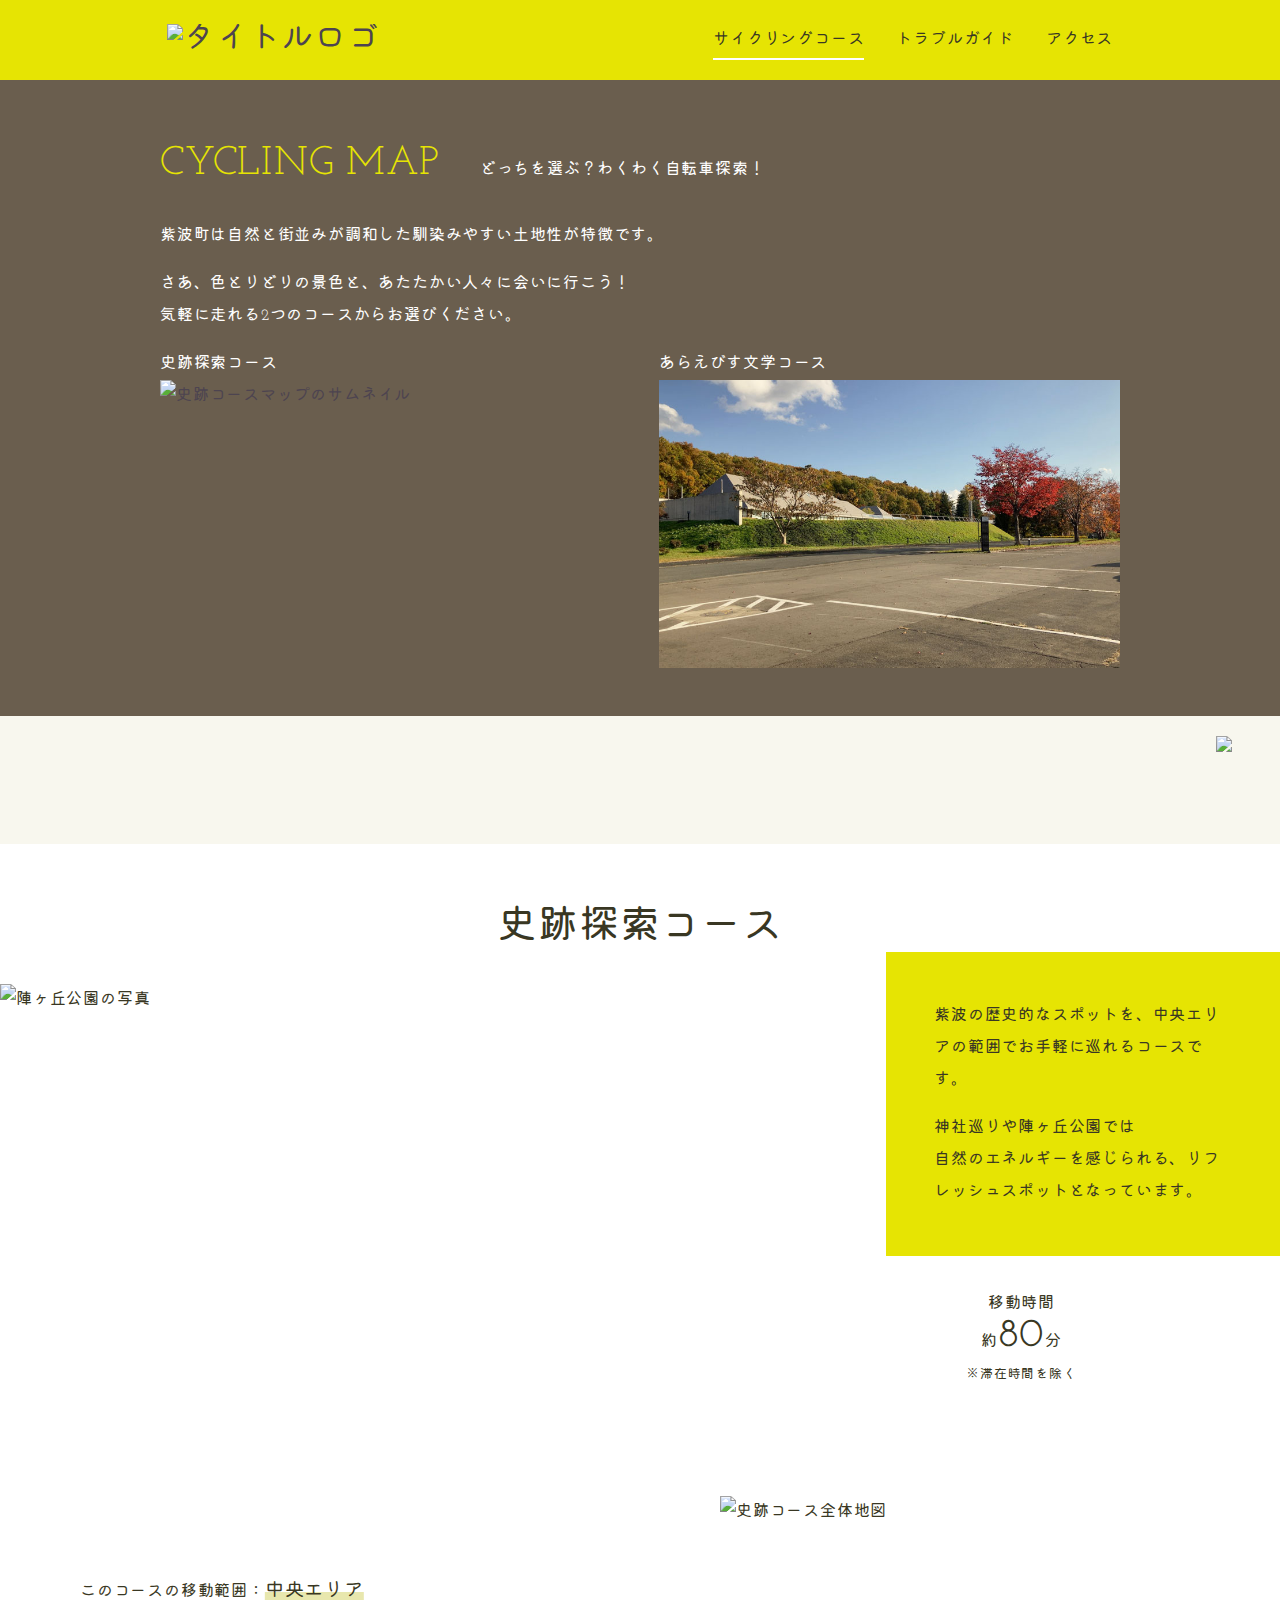
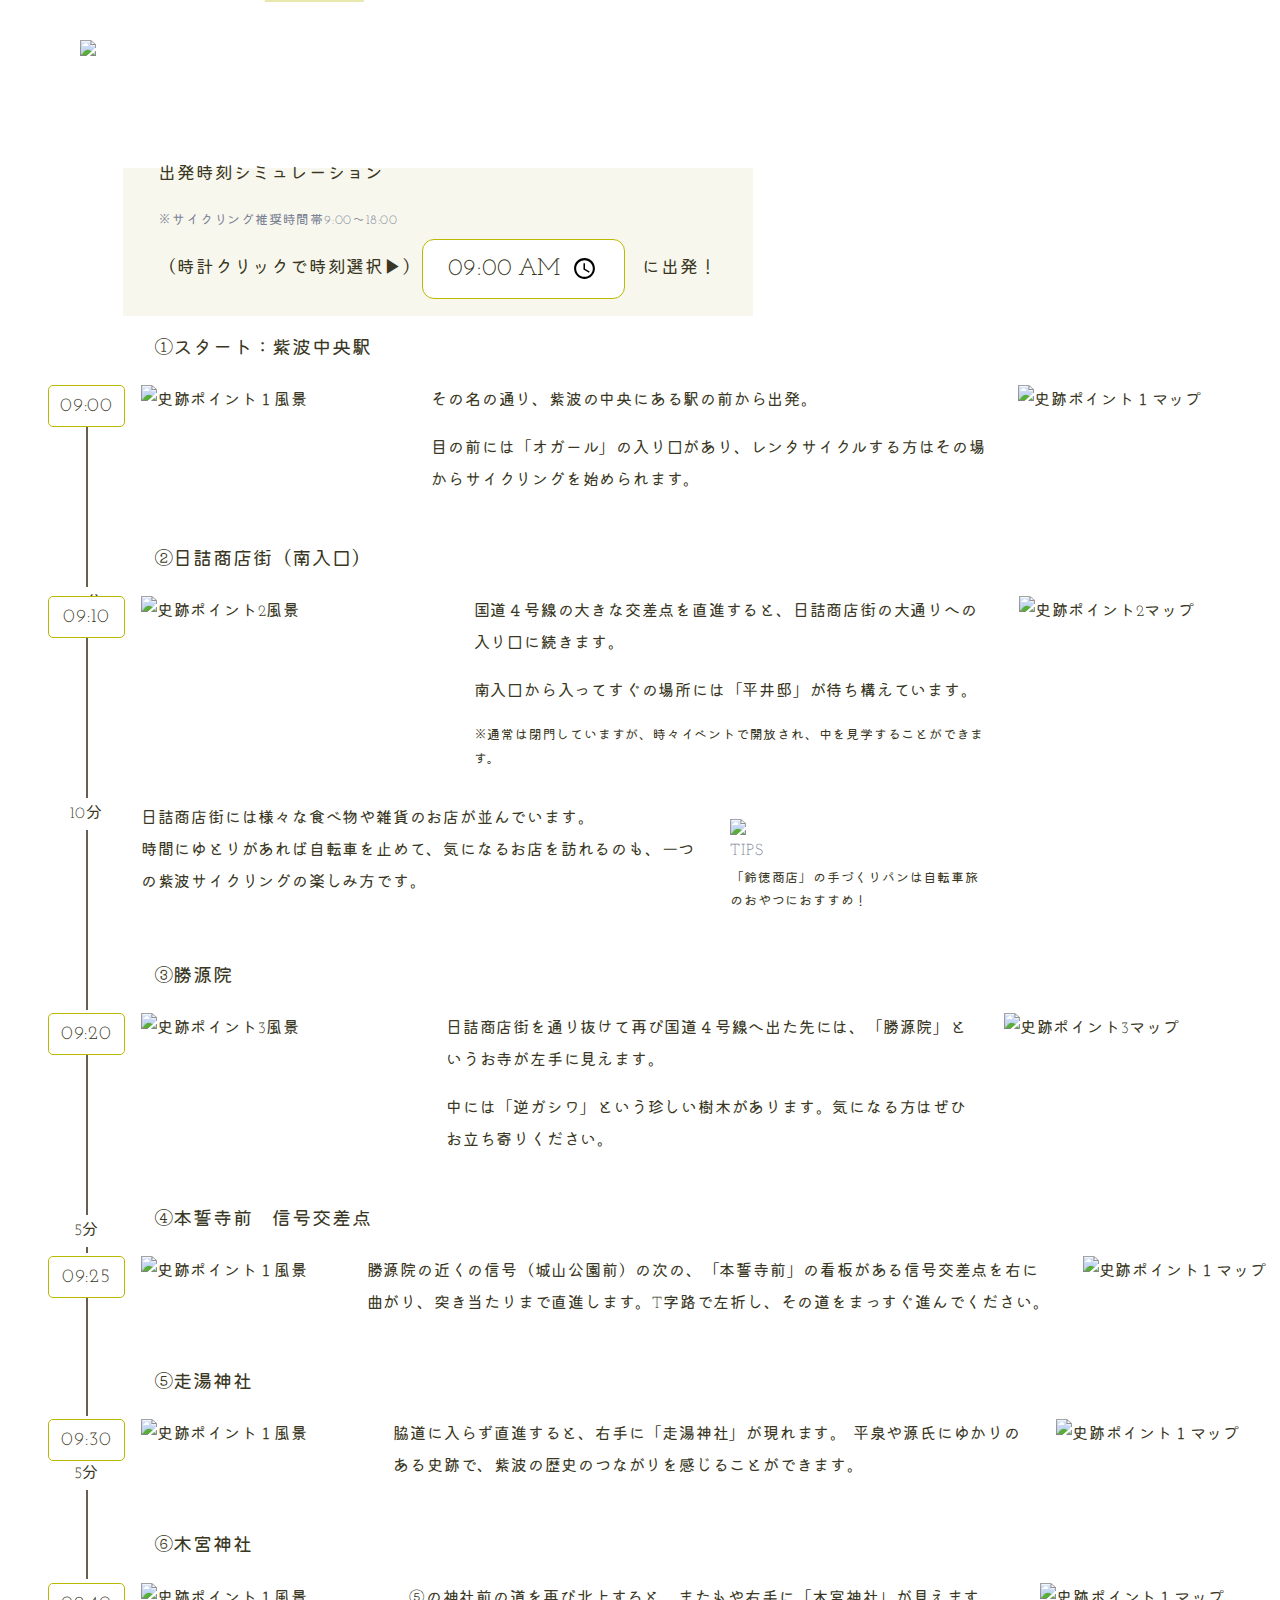
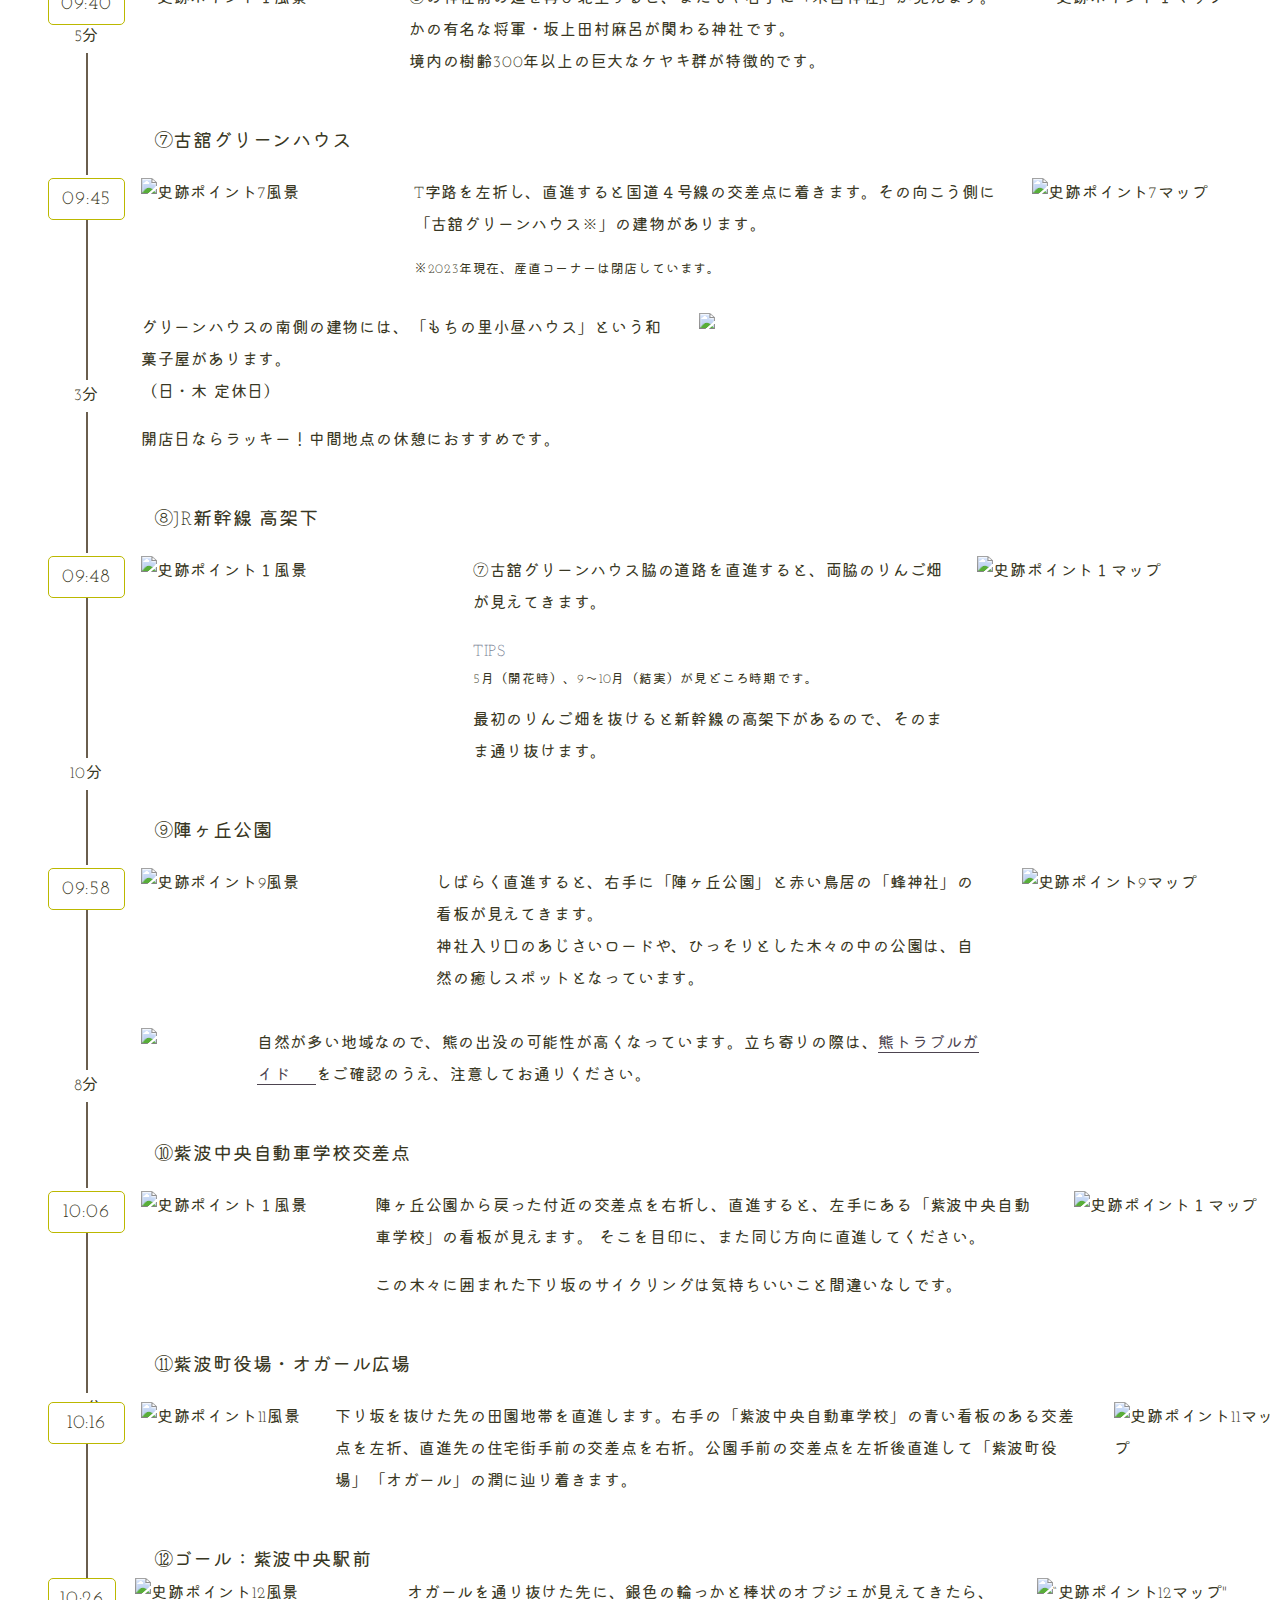
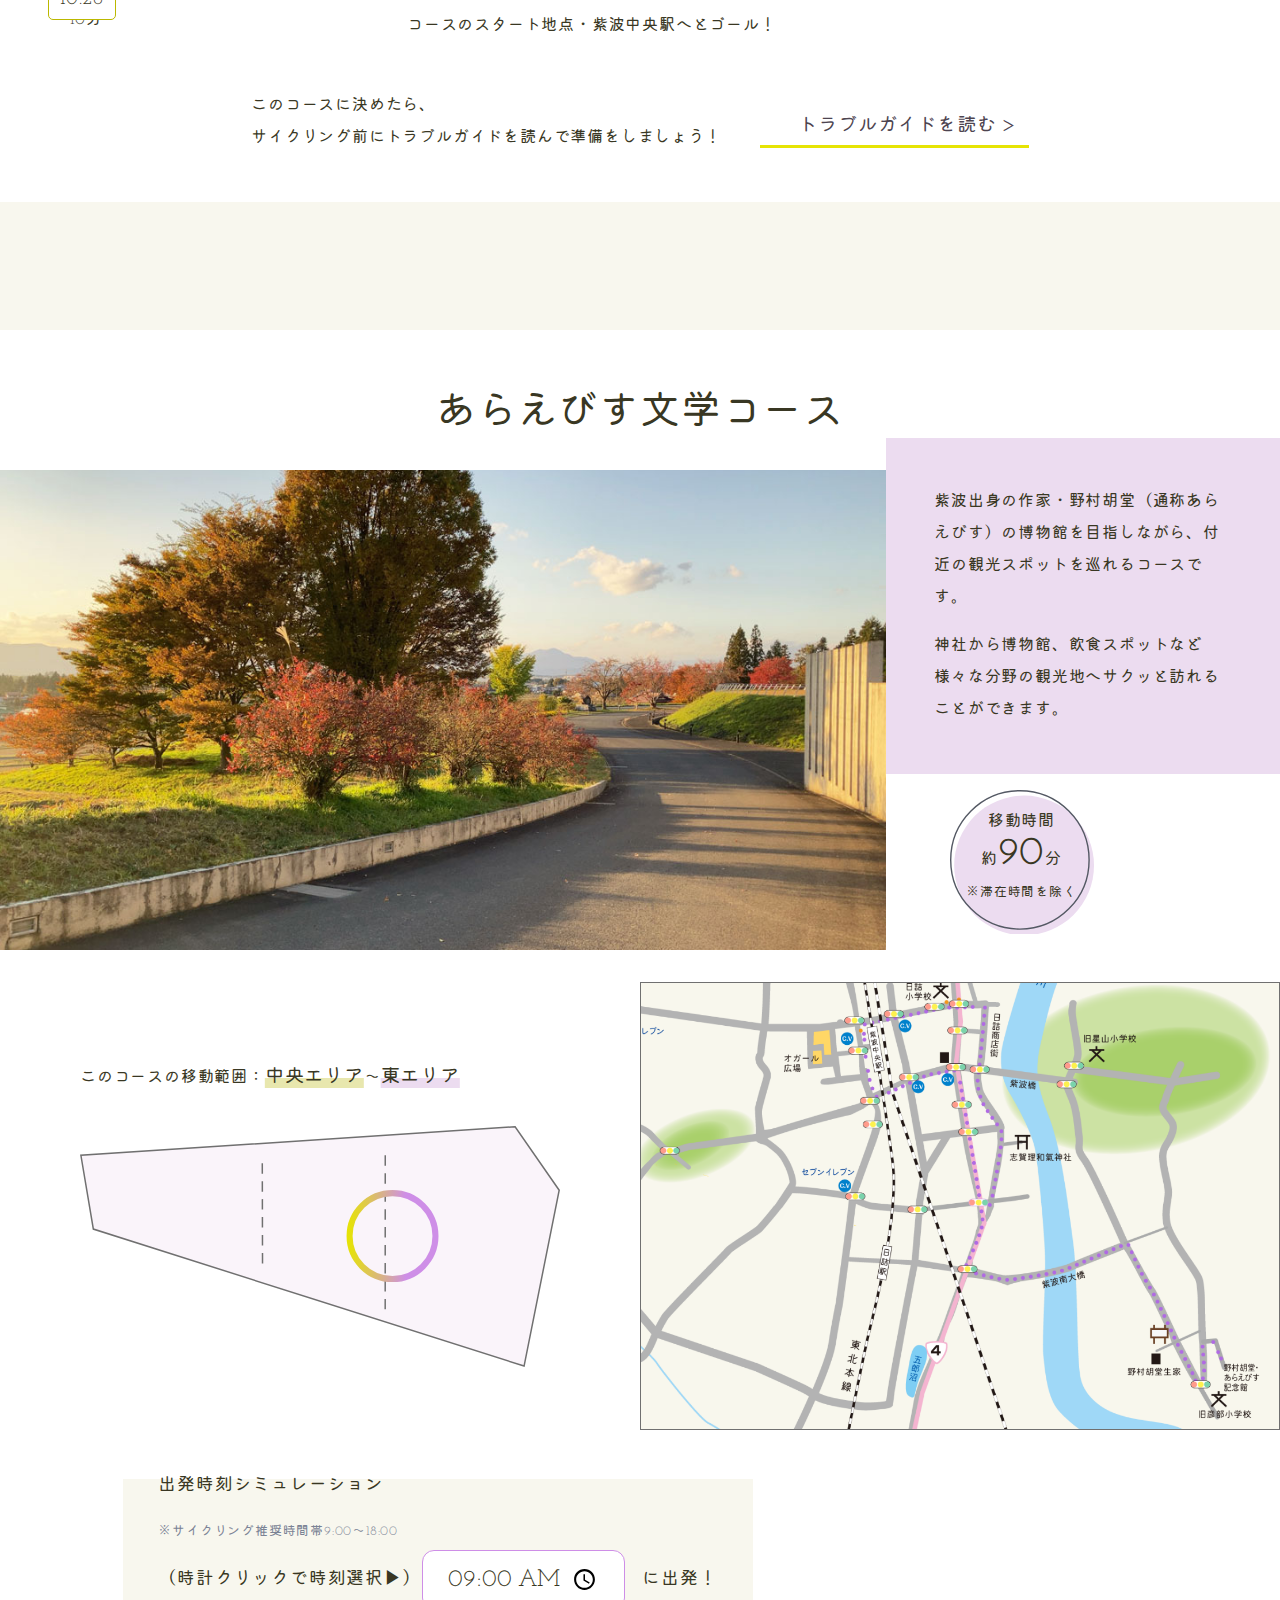
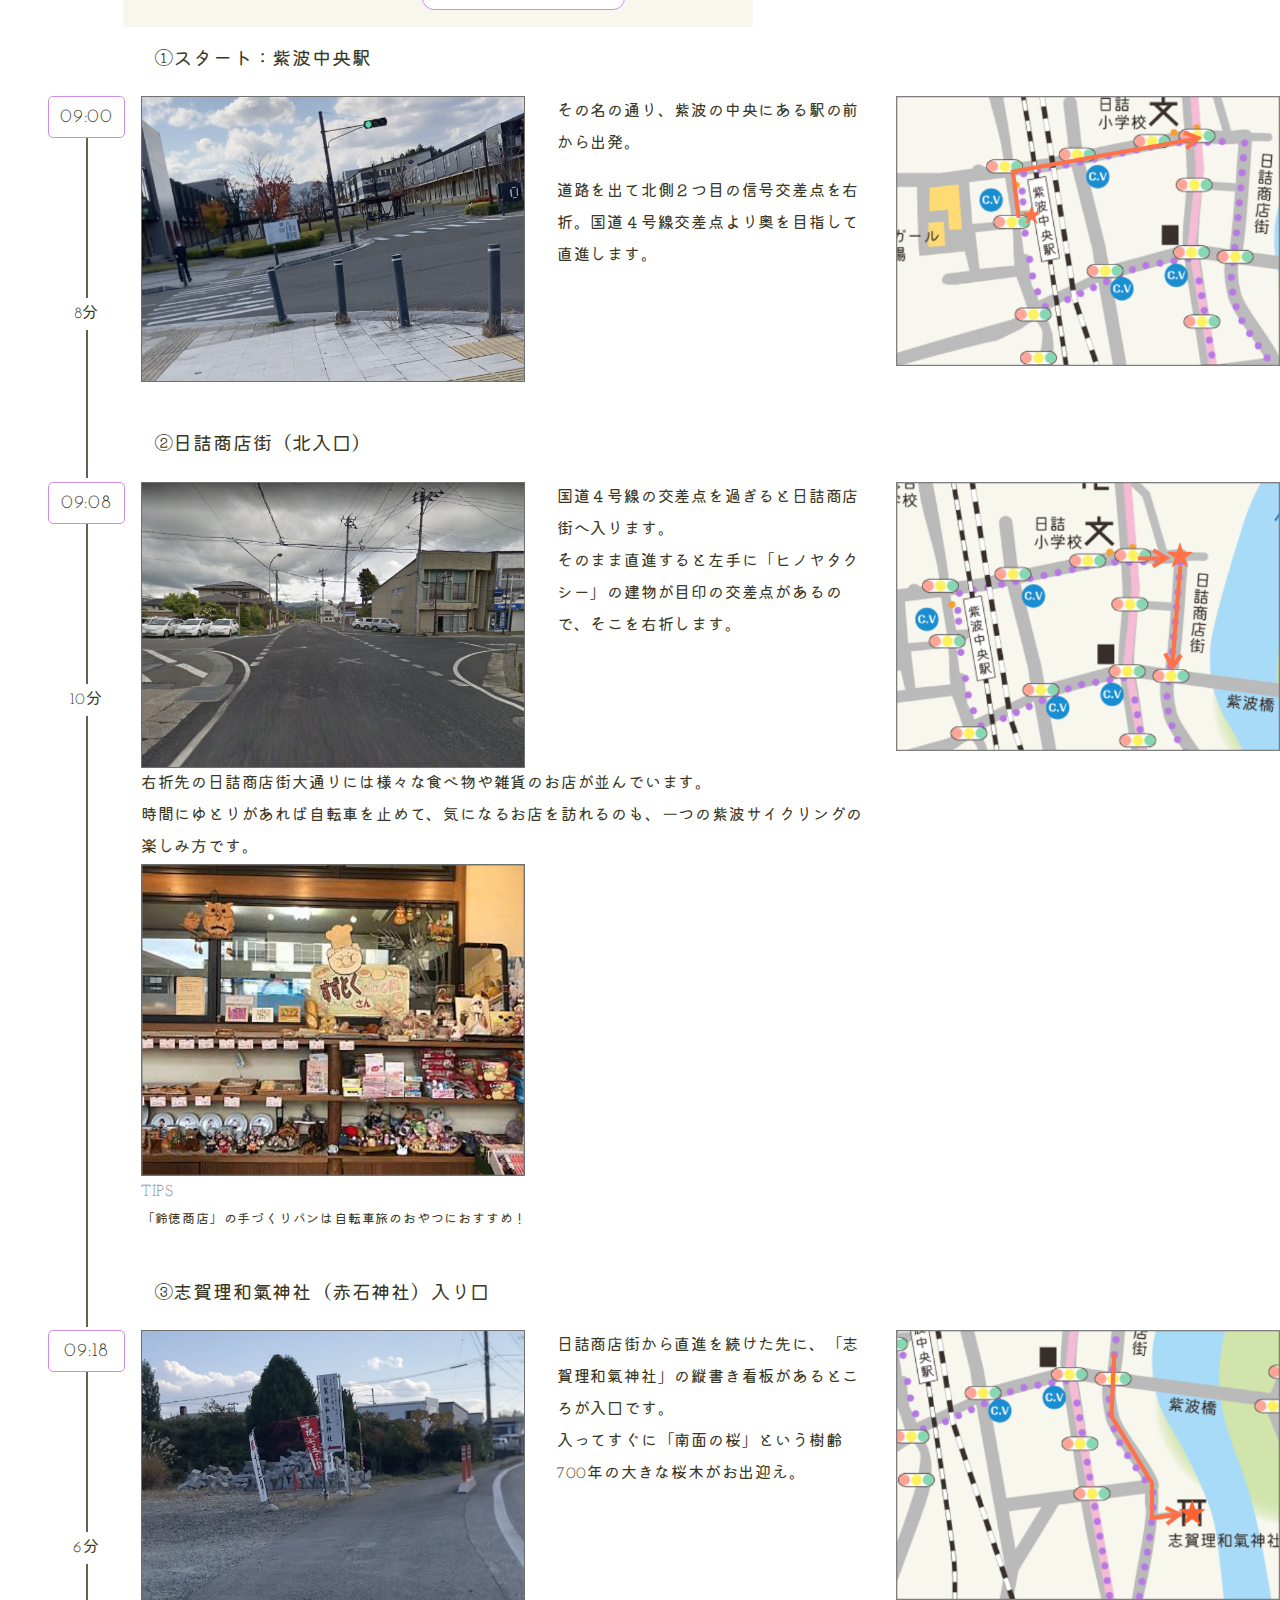
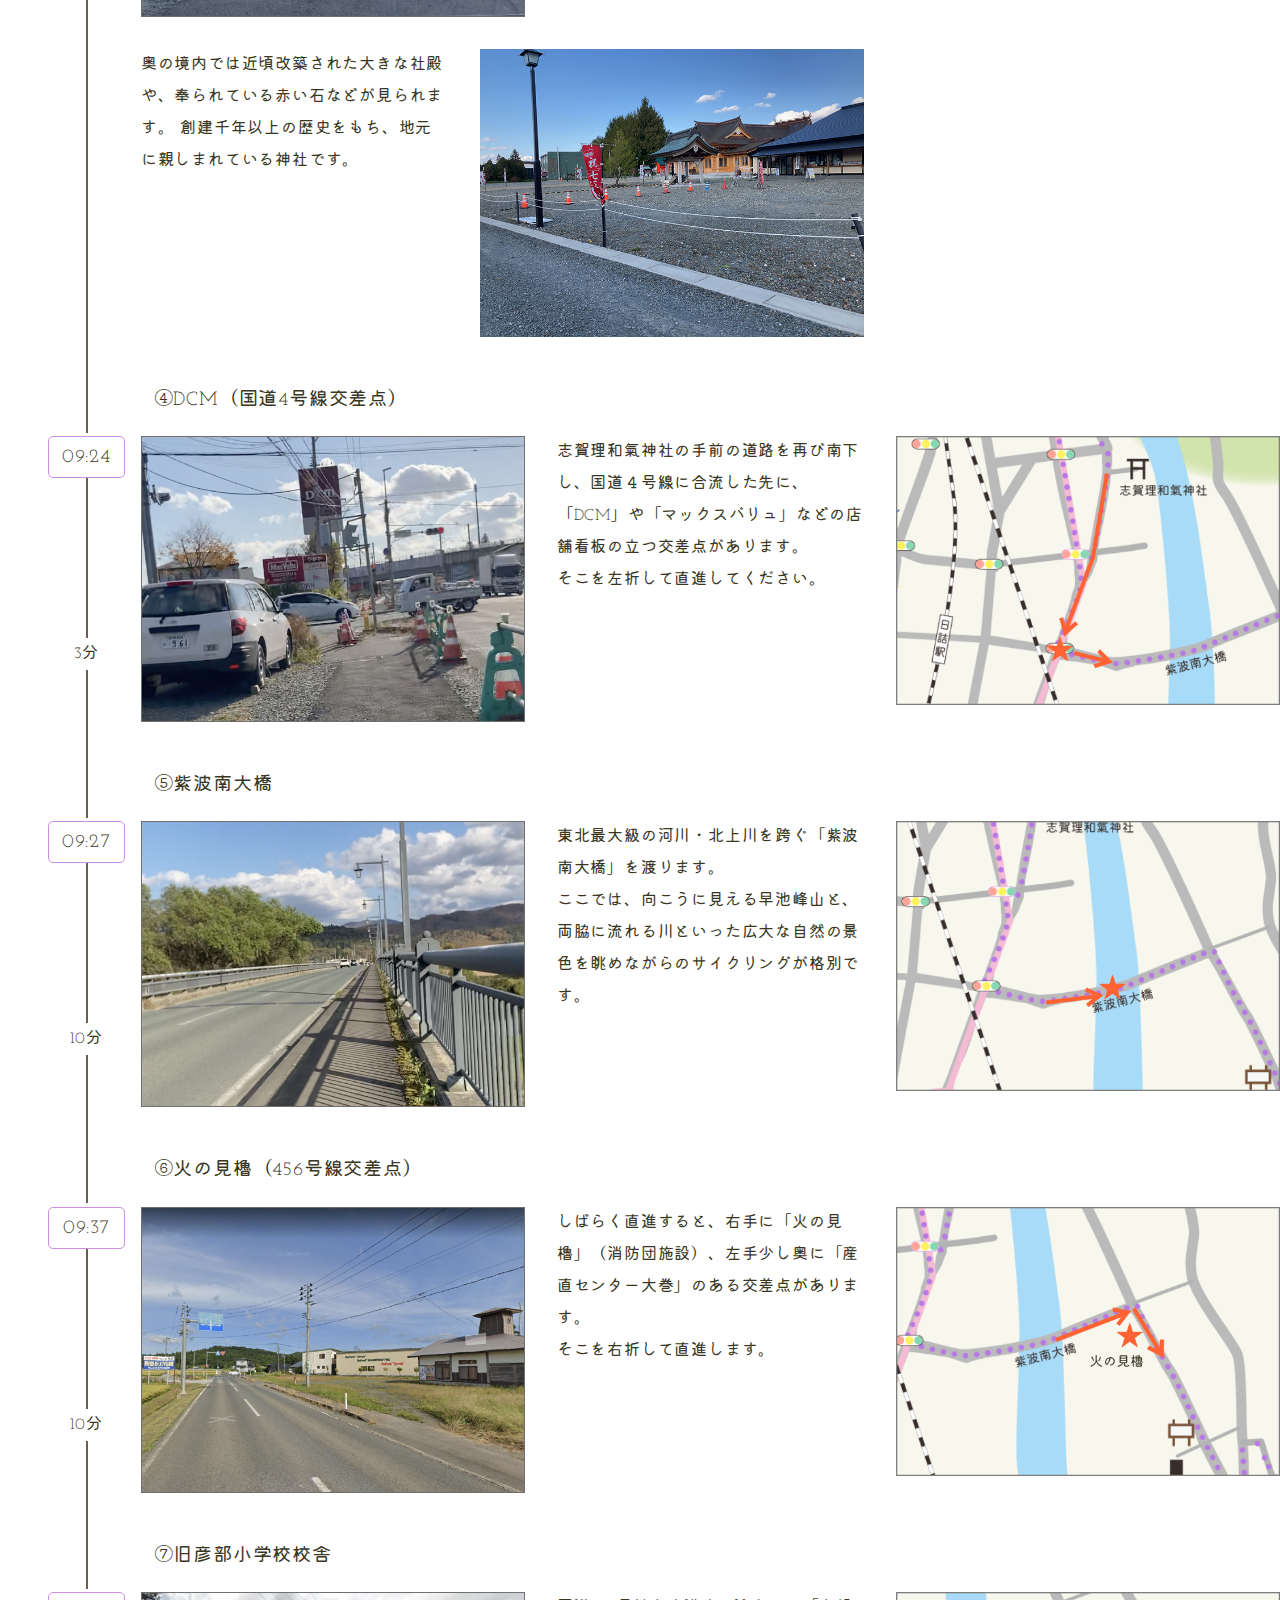
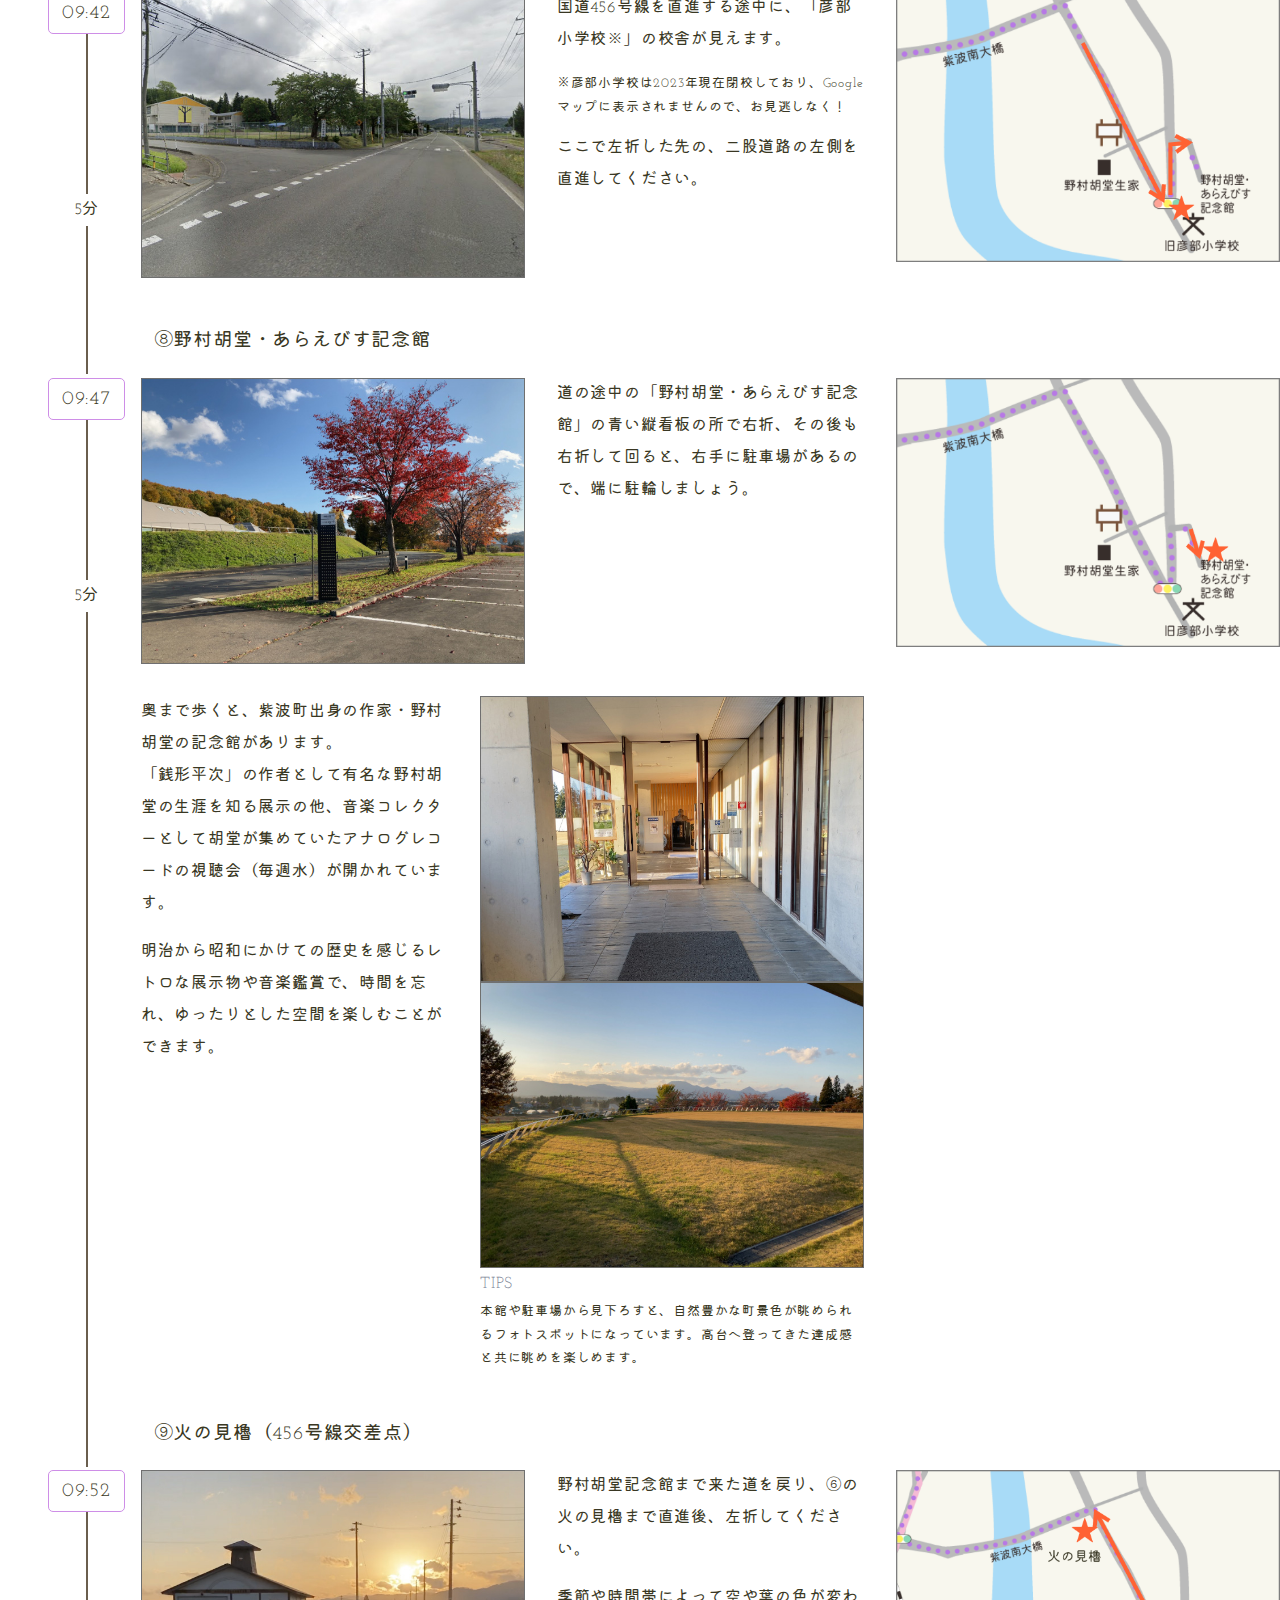
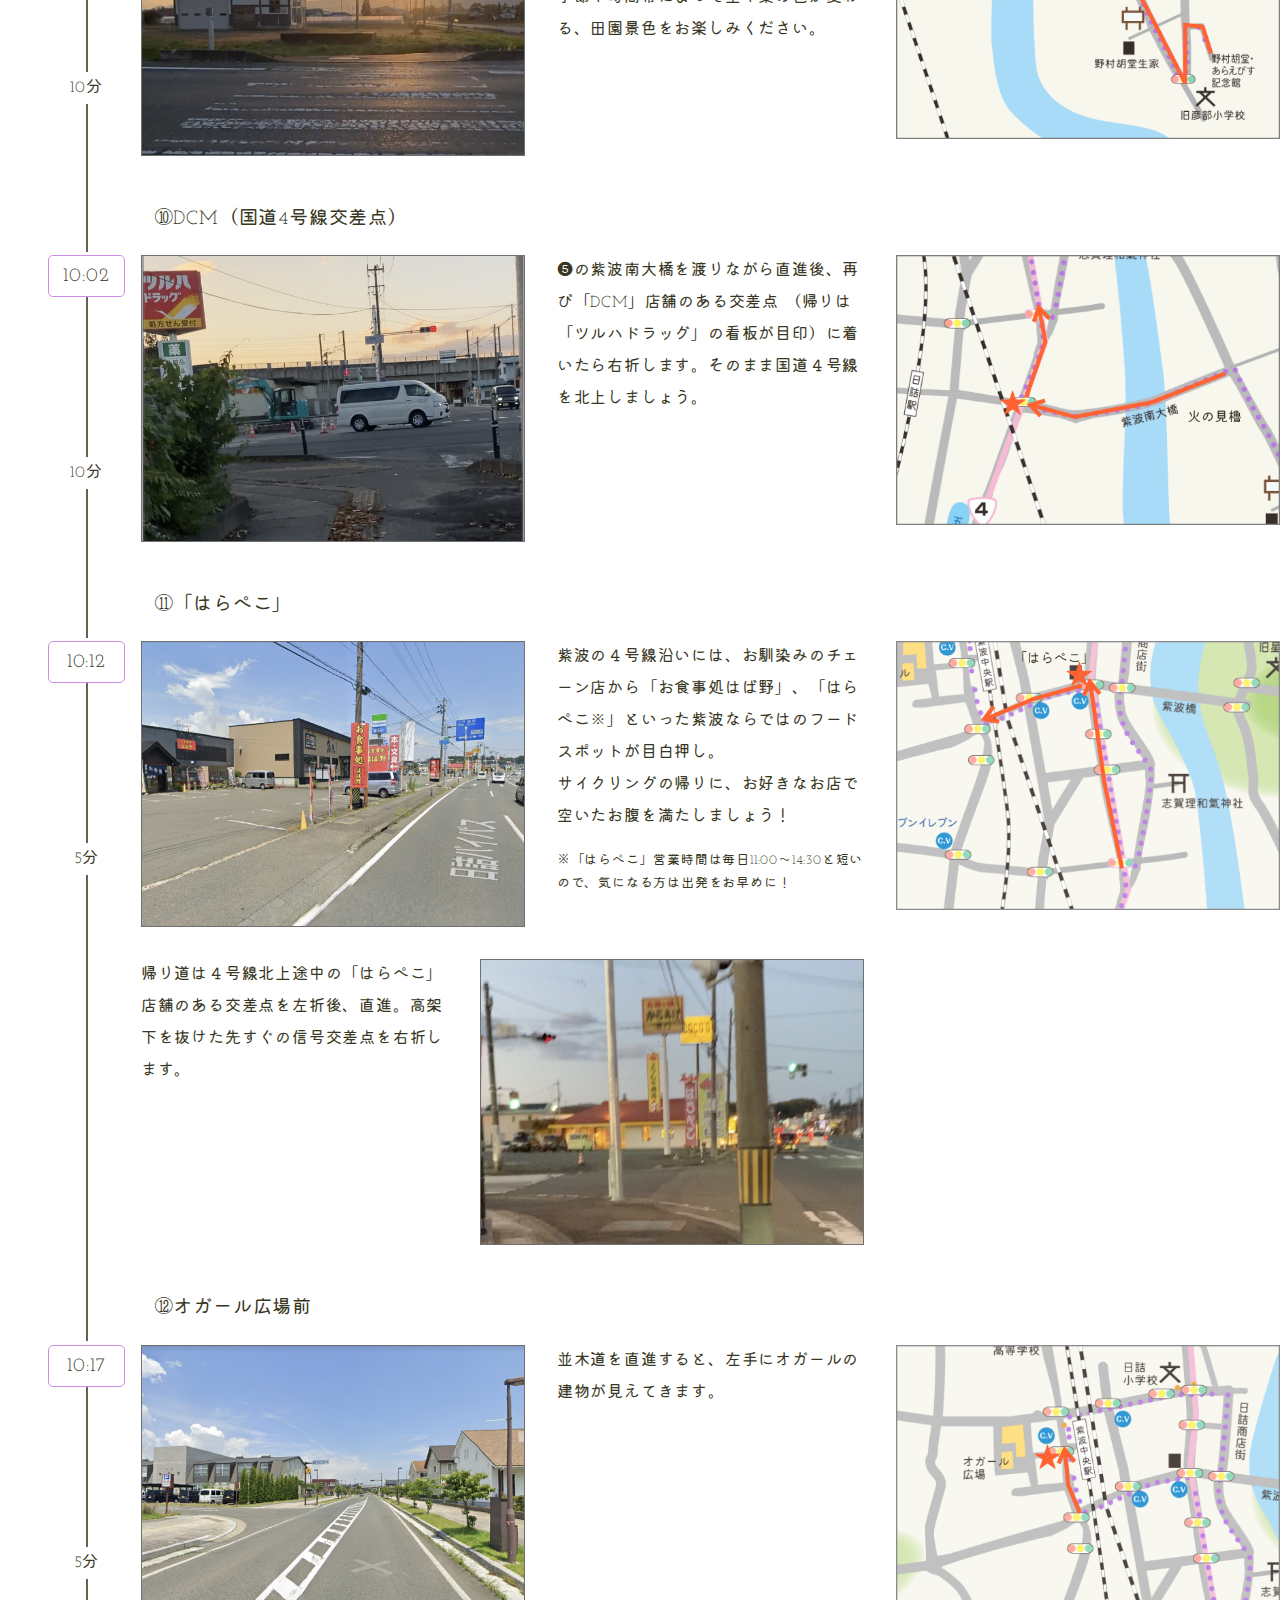
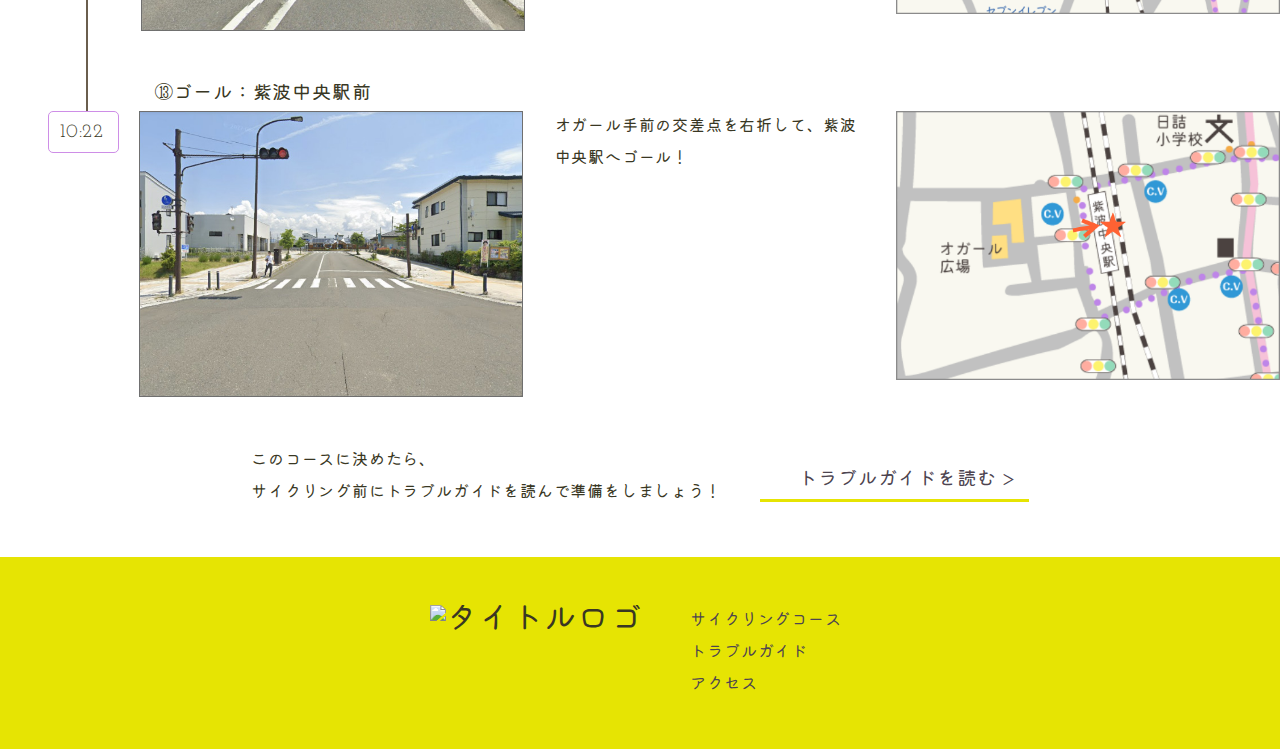
==== Cmap.html @ 36370566 "Ver.1.8(New)-1" ====
<!DOCTYPE html>
<html lang="ja">
<head>
    <meta charset="UTF-8">
    <meta name="viewport" content="width=device-width">
    <link rel="stylesheet" href="css/destyle.css">
    <link rel="stylesheet" href="css/main.css">
    <link rel="stylesheet" href="css/map.css">
    <link rel="preconnect" href="https://fonts.googleapis.com">
    <link rel="preconnect" href="https://fonts.gstatic.com" crossorigin>
    <link href="https://fonts.googleapis.com/css2?family=Josefin+Slab:wght@600&family=Kiwi+Maru:wght@300;400;500&display=swap" rel="stylesheet">
    <title>サイクリングマップ｜S&times;C&times;R - 紫波町&times;サイクリング&times;リフレッシュ</title>
</head>
<!-- ここまで設定 -->
<body>
    <header>
        <div class="container H-nav">
            <a class=logo href="index.html">
                <h1><img class="logo" src="img/top/SCRlogo.svg" alt="タイトルロゴ"></h1>
            </a>
            <!-- ↓ナビゲーション↓ -->
            <nav>
                <ul class="nav container">
                    <li>
                        <a class="select-link" href="#">サイクリングコース</a>
                    </li>
                    <li>
                        <a class="under-link" href="guide.html">トラブルガイド</a>
                    </li>
                    <li>
                        <a class="under-link" href="index.html#access">アクセス</a>
                    </li>
                </ul>    
            </nav>
        </div>
        <a class="totop" href="#"><img src="img/icon/TotopB.svg"></a>
    </header>
    <!-- ここまでヘッダー --> 
    <main>
        <section class="C-select wid">
        <div class="wid-cont">
            <div class="container">
                <h2>CYCLING MAP</h2>
                <p>どっちを選ぶ？わくわく自転車探索！</p>
            </div>
            <p>紫波町は自然と街並みが調和した馴染みやすい土地性が特徴です。</p>
            <p>さあ、色とりどりの景色と、あたたかい人々に会いに行こう！<br>
                気軽に走れる2つのコースからお選びください。</p>
            <div class="container course-B">
                <a href="#siseki">
                    <div>
                        <p>史跡探索コース</p>
                        <img src="img/siseki/kinomiya.jpg" alt="史跡コースマップのサムネイル">
                    </div>
                </a>
                <a href="#bungaku">
                    <div>
                        <p>あらえびす文学コース</p>
                        <img src="img/bungaku/kodo5.jpg" alt="史跡コースマップのサムネイル">
                    </div>
                </a>
            </div>
        </div>
        </section>

        <article class="siseki-C" id="siseki">
            <h2>史跡探索コース</h2>
            <div class="container siseki-about">
                <img src="img/siseki/jingaoka.jpg" alt="陣ヶ丘公園の写真">
                <div class="ex-box">
                    <div class="explain">
                        <p>紫波の歴史的なスポットを、中央エリアの範囲でお手軽に巡れるコースです。</p>
                        <p>神社巡りや陣ヶ丘公園では<br>自然のエネルギーを感じられる、リフレッシュスポットとなっています。</p>
                    </div>
                    <div class="move-T">
                        <p>移動時間<br>約<span class="big-text">80</span>分<br><span class="small-text">※滞在時間を除く</span></p>
                    </div>
                </div>
            </div>
            <div class="container siseki-M">
                <div>
                    <p>このコースの移動範囲：<span class="under-text centA">中央エリア</span></p>
                    <img class="shiwa-shape" src="img/siseki/shiwa-shape-s.svg">
                </div>
                <img class="allmap" src="img/siseki/s-allmap.png" alt="史跡コース全体地図">
            </div>
            <div class="simulation">
                <p class="title">出発時刻シミュレーション</p>
                <p class="small-text">※サイクリング推奨時間帯9:00〜18:00</p>

                <div class="container">
                    <label for="sisekiTime">（時計クリックで時刻選択▶︎）</label>
                    <input type="time" id="sisekiTime" name="sisekiTime" value="09:00">
                    <p>に出発！</p>
                </div>
            </div>
            <p class="point-N">&#9312;スタート：紫波中央駅</p>
            <div class="container point-all">
                <div class="T-resalt">
                    <output id="Rtime">09:00</output>
                    <p>10分</p>
                </div>
                <div class="container point-clm">
                    <div class="point-ex container">
                        <img src="img/siseki/photo/1.jpg" alt="史跡ポイント１風景">
                        <div class="ex-R">
                            <p>その名の通り、紫波の中央にある駅の前から出発。</p>
                            <p>目の前には「オガール」の入り口があり、レンタサイクルする方はその場からサイクリングを始められます。</p>
                        </div>
                    </div>
                    <img src="img/siseki/map/1.png" alt="史跡ポイント１マップ">
                </div>
            </div>
            <p class="point-N">&#9313;日詰商店街（南入口）</p>
            <div class="container point-all">
                <div class="T-resalt">
                    <output id="Rtime2">09:10</output>
                    <p>10分</p> 
                </div>
                <div class="container point-clm">
                <div>
                    <div class="point-ex container">
                        <img src="img/siseki/photo/2.jpg" alt="史跡ポイント2風景">
                        <div class="ex-R">
                            <p>国道４号線の大きな交差点を直進すると、日詰商店街の大通りへの入り口に続きます。</p>
                            <p>南入口から入ってすぐの場所には「平井邸」が待ち構えています。</p>
                            <p class="small-text">※通常は閉門していますが、時々イベントで開放され、中を見学することができます。</p>
                        </div>
                    </div>
                    <div class="point-ex container">
                        <p class="ex-L">日詰商店街には様々な食べ物や雑貨のお店が並んでいます。<br>時間にゆとりがあれば自転車を止めて、気になるお店を訪れるのも、一つの紫波サイクリングの楽しみ方です。</p>
                        <div>
                            <img src="img/siseki/photo/2-2.jpg">
                            <p class="tips">TIPS</p>
                            <p class="small-text">「鈴徳商店」の手づくりパンは自転車旅のおやつにおすすめ！</p>
                        </div>
                    </div>
                </div>
                    <img src="img/siseki/map/2.png" alt="史跡ポイント2マップ">
                </div>
            </div>
            <p class="point-N">&#9314;勝源院</p>
            <div class="container point-all">
                <div class="T-resalt">
                    <output id="Rtime3">09:20</output>
                    <p>5分</p>
                </div>
                <div class="container point-clm">
                    <div class="point-ex container">
                        <img src="img/siseki/photo/3.jpg" alt="史跡ポイント3風景">
                        <div class="ex-R">
                            <p>日詰商店街を通り抜けて再び国道４号線へ出た先には、「勝源院」というお寺が左手に見えます。</p>
                            <p>中には「逆ガシワ」という珍しい樹木があります。気になる方はぜひお立ち寄りください。</p>
                        </div>
                    </div>
                    <img src="img/siseki/map/3.png" alt="史跡ポイント3マップ">
                </div>
            </div>
            <p class="point-N">&#9315;本誓寺前　信号交差点</p>
            <div class="container point-all">
                <div class="T-resalt">
                    <output id="Rtime4">09:25</output>
                    <p>5分</p>
                </div>
                <div class="container point-clm">
                    <div class="point-ex container">
                        <img src="img/siseki/photo/4.jpg" alt="史跡ポイント１風景">
                        <div class="ex-R">
                            <p>勝源院の近くの信号（城山公園前）の次の、「本誓寺前」の看板がある信号交差点を右に曲がり、突き当たりまで直進します。T字路で左折し、その道をまっすぐ進んでください。</p>
                        </div>
                    </div>
                    <img src="img/siseki/map/4.png" alt="史跡ポイント１マップ">
                </div>
            </div>
            <p class="point-N">&#9316;走湯神社</p>
            <div class="container point-all">
                <div class="T-resalt">
                    <output id="Rtime5">09:30</output>
                    <p>5分</p>
                </div>
                <div class="container point-clm">
                    <div class="point-ex container">
                        <img src="img/siseki/photo/5.jpg" alt="史跡ポイント１風景">
                        <div class="ex-R">
                            <p>脇道に入らず直進すると、右手に「走湯神社」が現れます。
                                平泉や源氏にゆかりのある史跡で、紫波の歴史のつながりを感じることができます。</p>
                        </div>
                    </div>
                    <img src="img/siseki/map/5.png" alt="史跡ポイント１マップ">
                </div>
            </div>
            <p class="point-N">&#9317;木宮神社</p>
            <div class="container point-all">
                <div class="T-resalt">
                    <output id="Rtime6">09:40</output>
                    <p>5分</p>
                </div>
                <div class="container point-clm">
                    <div class="point-ex container">
                        <img src="img/siseki/photo/6.jpg" alt="史跡ポイント１風景">
                        <div class="ex-R">
                            <p>⑤の神社前の道を再び北上すると、またもや右手に「木宮神社」が見えます。かの有名な将軍・坂上田村麻呂が関わる神社です。<br>
                                境内の樹齢300年以上の巨大なケヤキ群が特徴的です。</p>
                        </div>
                    </div>
                    <img src="img/siseki/map/6.png" alt="史跡ポイント１マップ">
                </div>
            </div>
            <p class="point-N">&#9318;古舘グリーンハウス</p>
            <div class="container point-all">
                <div class="T-resalt">
                    <output id="Rtime7">09:45</output>
                    <p>3分</p> 
                </div>
                <div class="container point-clm">
                <div>
                    <div class="point-ex container">
                        <img src="img/siseki/photo/7.jpg" alt="史跡ポイント7風景">
                        <div class="ex-R">
                            <p>T字路を左折し、直進すると国道４号線の交差点に着きます。その向こう側に「古舘グリーンハウス※」の建物があります。</p>
                            <p class="small-text">※2023年現在、産直コーナーは閉店しています。</p>
                        </div>
                    </div>
                    <div class="point-ex container">
                        <div class="ex-L">
                            <p>グリーンハウスの南側の建物には、「もちの里小昼ハウス」という和菓子屋があります。<br>（日・木 定休日）</p>
                            <p>開店日ならラッキー！中間地点の休憩におすすめです。</p>
                        </div>
                            <img src="img/siseki/photo/7-2.jpg">
                    </div>
                </div>
                    <img src="img/siseki/map/7.png" alt="史跡ポイント7マップ">
                </div>
            </div>
            <p class="point-N">&#9319;JR新幹線 高架下</p>
            <div class="container point-all">
                <div class="T-resalt">
                    <output id="Rtime8">09:48</output>
                    <p>10分</p>
                </div>
                <div class="container point-clm">
                    <div class="point-ex container">
                        <img src="img/siseki/photo/8.jpg" alt="史跡ポイント１風景">
                        <div class="ex-R">
                            <p>⑦古舘グリーンハウス脇の道路を直進すると、両脇のりんご畑が見えてきます。</p>
            <!-- りんご畑ドアップ写真入れる -->
                            <p class="tips">TIPS</p>
                            <p class="small-text">5月（開花時）、9〜10月（結実）が見どころ時期です。</p>
                            <p>最初のりんご畑を抜けると新幹線の高架下があるので、そのまま通り抜けます。</p>
                        </div>
                    </div>
                    <img src="img/siseki/map/8.png" alt="史跡ポイント１マップ">
                </div>
            </div>
            <p class="point-N">&#9320;陣ヶ丘公園</p>
            <div class="container point-all">
                <div class="T-resalt">
                    <output id="Rtime9">09:58</output>
                    <p>8分</p> 
                </div>
                <div class="container point-clm">
                <div>
                    <div class="point-ex container">
                        <img src="img/siseki/photo/9.jpg" alt="史跡ポイント9風景">
                        <div class="ex-R">
                            <p>しばらく直進すると、右手に「陣ヶ丘公園」と赤い鳥居の「蜂神社」の看板が見えてきます。<br>
                                神社入り口のあじさいロードや、ひっそりとした木々の中の公園は、自然の癒しスポットとなっています。</p>
                        </div>
                    </div>
                    <div class="point-ex container">
    <!-- 熊危険アイコン入れる -->
                        <img class="Bd" src="img/icon/Bdanger.svg">
                        <p class="ex-R">自然が多い地域なので、熊の出没の可能性が高くなっています。立ち寄りの際は、<a class="open-new" href="guide.html#bear">熊トラブルガイド</a>をご確認のうえ、注意してお通りください。</p>
                </div>
                </div>
                    <img src="img/siseki/map/9.png" alt="史跡ポイント9マップ">
                </div>
            </div>
            <p class="point-N">&#9321;紫波中央自動車学校交差点</p>
            <div class="container point-all">
                <div class="T-resalt">
                    <output id="Rtime10">10:06</output>
                    <p>10分</p>
                </div>
                <div class="container point-clm">
                    <div class="point-ex container">
                        <img src="img/siseki/photo/10.jpg" alt="史跡ポイント１風景">
                        <div class="ex-R">
                            <p>陣ヶ丘公園から戻った付近の交差点を右折し、直進すると、左手にある「紫波中央自動車学校」の看板が見えます。
                                そこを目印に、また同じ方向に直進してください。</p>
                            <p>この木々に囲まれた下り坂のサイクリングは気持ちいいこと間違いなしです。</p>
                        </div>
                    </div>
                    <img src="img/siseki/map/10.png" alt="史跡ポイント１マップ">
                </div>
            </div>
            <p class="point-N">&#9322;紫波町役場・オガール広場</p>
            <div class="container point-all">
                <div class="T-resalt">
                    <output id="Rtime11">10:16</output>
                    <p>10分</p>
                </div>
                <div class="container point-clm">
                    <div class="point-ex container">
                        <img src="img/siseki/photo/11.jpg" alt="史跡ポイント11風景">
                        <div class="ex-R">
                            <p>下り坂を抜けた先の田園地帯を直進します。右手の「紫波中央自動車学校」の青い看板のある交差点を左折、直進先の住宅街手前の交差点を右折。公園手前の交差点を左折後直進して「紫波町役場」「オガール」の潤に辿り着きます。</p>
                        </div>
                    </div>
                    <img src="img/siseki/map/11.png" alt="史跡ポイント11マップ">
                </div>
            </div>
            <p class="point-N">&#9323;ゴール：紫波中央駅前</p>
            <div class="container point-all">
                <output class="out-last" id="Rtime12">10:26</output>
                <div class="container point-clm">
                    <div class="point-ex container">
                        <img src="img/siseki/photo/12.jpg" alt="史跡ポイント12風景">
                        <div class="ex-R">
                            <p>オガールを通り抜けた先に、銀色の輪っかと棒状のオブジェが見えてきたら、コースのスタート地点・紫波中央駅へとゴール！</p>
                        </div>
                    </div>
                    <img src="img/siseki/map/12.png" alt=“史跡ポイント12マップ">
                </div>
            </div>
            <div class="next-G container">
                <p>このコースに決めたら、<br>サイクリング前にトラブルガイドを読んで準備をしましょう！</p>
                <a class="link-B" href="guide.html">トラブルガイドを読む</a>
            </div>
        </article>

        <article class="bungaku-C" id="bungaku">
            <h2>あらえびす文学コース</h2>
            <div class="container bungaku-about">
                <img src="img/bungaku/kodo4.jpg" alt="あらえびす記念館の写真">
                <div class="ex-box">
                    <div class="explain">
                        <p>紫波出身の作家・野村胡堂（通称あらえびす）の博物館を目指しながら、付近の観光スポットを巡れるコースです。</p>
                        <p>神社から博物館、飲食スポットなど様々な分野の観光地へサクッと訪れることができます。</p>
                    </div>
                    <div class="move-T">
                        <p>移動時間<br>約<span class="big-text">90</span>分<br><span class="small-text">※滞在時間を除く</span></p>
                    </div>
                </div>
            </div>
            <div class="container bungaku-M">
                <div>
                    <p>このコースの移動範囲：<span class="under-text centA">中央エリア</span>〜<span class="under-text eastA">東エリア</span></p>
                    <img class="shiwa-shape" src="img/bungaku/shiwa-shape-b.svg">
                </div>
                <img class="allmap" src="img/bungaku/b-allmap.png" alt="史跡コース全体地図">
            </div>
            <div class="simulation">
                <p class="title">出発時刻シミュレーション</p>
                <p class="small-text">※サイクリング推奨時間帯9:00〜18:00</p>

                <div class="container">
                    <label for="bungakuTime">（時計クリックで時刻選択▶︎）</label>
                    <input type="time" id="bungakuTime" name="bungakuTime" value="09:00">
                    <p>に出発！</p>
                </div>
            </div>
            <p class="point-N">&#9312;スタート：紫波中央駅</p>
            <div class="container point-all">
                <div class="T-resalt">
                    <output id="Btime">09:00</output>
                    <p>8分</p>
                </div>
                <div class="container point-clm">
                    <div class="point-ex container">
                        <img src="img/bungaku/photo/1.jpg" alt="文学ポイント１風景">
                        <div class="ex-R">
                            <p>その名の通り、紫波の中央にある駅の前から出発。</p>
                            <p>道路を出て北側２つ目の信号交差点を右折。国道４号線交差点より奥を目指して直進します。</p>
                        </div>
                    </div>
                    <img src="img/bungaku/map/1.png" alt="文学ポイント１マップ">
                </div>
            </div>
            <p class="point-N">&#9313;日詰商店街（北入口）</p>
            <div class="container point-all">
                <div class="T-resalt">
                    <output id="Btime2">09:08</output>
                    <p>10分</p> 
                </div>
                <div class="container point-clm">
                <div>
                    <div class="point-ex container">
                        <img src="img/bungaku/photo/2.jpg" alt="文学ポイント2風景">
                        <div class="ex-R">
                            <p>国道４号線の交差点を過ぎると日詰商店街へ入ります。<br>そのまま直進すると左手に「ヒノヤタクシー」の建物が目印の交差点があるので、そこを右折します。</p>
                        </div>
                    </div>
                    <div id="Btime point-ex container">
                        <p class="ex-L">右折先の日詰商店街大通りには様々な食べ物や雑貨のお店が並んでいます。<br>
                            時間にゆとりがあれば自転車を止めて、気になるお店を訪れるのも、一つの紫波サイクリングの楽しみ方です。</p>
                        <div>
                            <img src="img/bungaku/photo/2-2.jpg">
                            <p class="tips">TIPS</p>
                            <p class="small-text">「鈴徳商店」の手づくりパンは自転車旅のおやつにおすすめ！</p>
                        </div>
                    </div>
                </div>
                    <img src="img/bungaku/map/2.png" alt="文学ポイント2マップ">
                </div>
            </div>
            <p class="point-N">&#9314;志賀理和氣神社（赤石神社）入り口</p>
            <div class="container point-all">
                <div class="T-resalt">
                    <output id="Btime3">09:18</output>
                    <p>6分</p> 
                </div>
                <div class="container point-clm">
                <div>
                    <div class="point-ex container">
                        <img src="img/bungaku/photo/3.jpg" alt="文学ポイント3風景">
                        <div class="ex-R">
                            <p>日詰商店街から直進を続けた先に、「志賀理和氣神社」の縦書き看板があるところが入口です。<br>
                                入ってすぐに「南面の桜」という樹齢700年の大きな桜木がお出迎え。</p>
                        </div>
                    </div>
                    <div class="point-ex container">
                        <p class="ex-L">奥の境内では近頃改築された大きな社殿や、奉られている赤い石などが見られます。
                            創建千年以上の歴史をもち、地元に親しまれている神社です。</p>
                    <!-- 神社の写真に差し替え -->
                            <img src="img/bungaku/photo/3-2.jpg">
                    </div>
                </div>
                    <img src="img/bungaku/map/3.png" alt="文学ポイント3マップ">
                </div>
            </div>
            <p class="point-N">&#9315;DCM（国道4号線交差点）</p>
            <div class="container point-all">
                <div class="T-resalt">
                    <output id="Btime4">09:24</output>
                    <p>3分</p>
                </div>
                <div class="container point-clm">
                    <div class="point-ex container">
                        <img src="img/bungaku/photo/4.jpg" alt=“文学ポイント4風景">
                        <div class="ex-R">
                            <p>志賀理和氣神社の手前の道路を再び南下し、国道４号線に合流した先に、「DCM」や「マックスバリュ」などの店舗看板の立つ交差点があります。<br>
                                そこを左折して直進してください。</p>
                            <p></p>
                        </div>
                    </div>
                    <img src="img/bungaku/map/4.png" alt=“文学ポイント4マップ">
                </div>
            </div>
            <p class="point-N">&#9316;紫波南大橋</p>
            <div class="container point-all">
                <div class="T-resalt">
                    <output id="Btime5">09:27</output>
                    <p>10分</p>
                </div>
                <div class="container point-clm">
                    <div class="point-ex container">
                        <img src="img/bungaku/photo/5.jpg" alt=“文学ポイント5風景">
                        <div class="ex-R">
                            <p>東北最大級の河川・北上川を跨ぐ「紫波南大橋」を渡ります。<br>
                                ここでは、向こうに見える早池峰山と、両脇に流れる川といった広大な自然の景色を眺めながらのサイクリングが格別です。</p>
                        </div>
                    </div>
                    <img src="img/bungaku/map/5.png" alt=“文学ポイント5マップ">
                </div>
            </div>
            <p class="point-N">&#9317;火の見櫓（456号線交差点）</p>
            <div class="container point-all">
                <div class="T-resalt">
                    <output id="Btime6">09:37</output>
                    <p>10分</p>
                </div>
                <div class="container point-clm">
                    <div class="point-ex container">
                        <img src="img/bungaku/photo/6.jpg" alt=“文学ポイント6風景">
                        <div class="ex-R">
                            <p>しばらく直進すると、右手に「火の見櫓」（消防団施設）、左手少し奥に「産直センター大巻」のある交差点があります。<br>
                                そこを右折して直進します。</p>
                            <p></p>
                        </div>
                    </div>
                    <img src="img/bungaku/map/6.png" alt=“文学ポイント6マップ">
                </div>
            </div>
            <p class="point-N">&#9318;旧彦部小学校校舎</p>
            <div class="container point-all">
                <div class="T-resalt">
                    <output id="Btime7">09:42</output>
                    <p>5分</p>
                </div>
                <div class="container point-clm">
                    <div class="point-ex container">
                        <img src="img/bungaku/photo/7.jpg" alt=“文学ポイント7風景">
                        <div class="ex-R">
                            <p>国道456号線を直進する途中に、「彦部小学校※」の校舎が見えます。</p>
                            <p class="small-text">※彦部小学校は2023年現在閉校しており、Googleマップに表示されませんので、お見逃しなく！</p>
                            <p>ここで左折した先の、二股道路の左側を直進してください。</p>
                        </div>
                    </div>
                    <img src="img/bungaku/map/7.png" alt=“文学ポイント7マップ">
                </div>
            </div>
            <p class="point-N">&#9319;野村胡堂・あらえびす記念館</p>
            <div class="container point-all">
                <div class="T-resalt">
                    <output id="Btime8">09:47</output>
                    <p>5分</p> 
                </div>
                <div class="container point-clm">
                <div>
                    <div class="point-ex container">
                        <img src="img/bungaku/photo/8.jpg" alt=“文学ポイント8風景">
                        <div class="ex-R">
                            <p>道の途中の「野村胡堂・あらえびす記念館」の青い縦看板の所で右折、その後も右折して回ると、右手に駐車場があるので、端に駐輪しましょう。</p>
                        </div>
                    </div>
                    <div class="point-ex container">
                        <div>
                            <p class="ex-L">奥まで歩くと、紫波町出身の作家・野村胡堂の記念館があります。<br>
                                「銭形平次」の作者として有名な野村胡堂の生涯を知る展示の他、音楽コレクターとして胡堂が集めていたアナログレコードの視聴会（毎週水）が開かれています。</p>
                            <p class="ex-L">明治から昭和にかけての歴史を感じるレトロな展示物や音楽鑑賞で、時間を忘れ、ゆったりとした空間を楽しむことができます。</p>
                        </div>
                        <div>
                            <img src="img/bungaku/photo/8-2.jpg">
                            <img src="img/bungaku/photo/8-3.jpg">
                            <p class="tips">TIPS</p>
                            <p class="small-text">本館や駐車場から見下ろすと、自然豊かな町景色が眺められるフォトスポットになっています。高台へ登ってきた達成感と共に眺めを楽しめます。</p>
                        </div>
                    </div>
                </div>
                    <img src="img/bungaku/map/8.png" alt=“文学ポイント8マップ">
                </div>
            </div>
            <p class="point-N">&#9320;火の見櫓（456号線交差点）</p>
            <div class="container point-all">
                <div class="T-resalt">
                    <output id="Btime9">09:52</output>
                    <p>10分</p>
                </div>
                <div class="container point-clm">
                    <div class="point-ex container">
                        <img src="img/bungaku/photo/9.jpg" alt=“文学ポイント１風景">
                        <div class="ex-R">
                            <p>野村胡堂記念館まで来た道を戻り、⑥の火の見櫓まで直進後、左折してください。</p>
                            <p>季節や時間帯によって空や葉の色が変わる、田園景色をお楽しみください。</p>
                        </div>
                    </div>
                    <img src="img/bungaku/map/9.png" alt=“文学ポイント１マップ">
                </div>
            </div>
            <p class="point-N">&#9321;DCM（国道4号線交差点）</p>
            <div class="container point-all">
                <div class="T-resalt">
                    <output id="Btime10">10:02</output>
                    <p>10分</p>
                </div>
                <div class="container point-clm">
                    <div class="point-ex container">
                        <img src="img/bungaku/photo/10.jpg" alt=“文学ポイント10風景">
                        <div class="ex-R">
                            <p>&#10106;の紫波南大橋を渡りながら直進後、再び「DCM」店舗のある交差点 （帰りは「ツルハドラッグ」の看板が目印）に着いたら右折します。そのまま国道４号線を北上しましょう。</p>
                        </div>
                    </div>
                    <img src="img/bungaku/map/10.png" alt=“文学ポイント10マップ">
                </div>
            </div>
            <p class="point-N">&#9322;「はらぺこ」</p>
            <div class="container point-all">
                <div class="T-resalt">
                    <output id="Btime11">10:12</output>
                    <p>5分</p> 
                </div>
                <div class="container point-clm">
                    <div>
                        <div class="point-ex container">
                            <img src="img/bungaku/photo/11.jpg" alt=“文学ポイント11風景">
                            <div class="ex-R">
                                <p>紫波の４号線沿いには、お馴染みのチェーン店から「お食事処はば野」、「はらぺこ※」といった紫波ならではのフードスポットが目白押し。<br>
                                    サイクリングの帰りに、お好きなお店で空いたお腹を満たしましょう！</p>
                                <p class="small-text">※「はらぺこ」営業時間は毎日11:00〜14:30と短いので、気になる方は出発をお早めに！</p>
                            </div>
                        </div>
                        <div class="point-ex container">
                            <p class="ex-L">帰り道は４号線北上途中の「はらぺこ」店舗のある交差点を左折後、直進。高架下を抜けた先すぐの信号交差点を右折します。</p>
                            <img src="img/bungaku/photo/11-2.jpg">
                        </div>
                    </div>
                    <img src= "img/bungaku/map/11.png" alt=“文学ポイント11マップ">
                </div>
            </div>
            <p class="point-N">&#9323;オガール広場前</p>
            <div class="container point-all">
                <div class="T-resalt">
                    <output id="Btime12">10:17</output>
                    <p>5分</p>
                </div>
                <div class="container point-clm">
                    <div class="point-ex container">
                        <img src="img/bungaku/photo/12.jpg" alt=“文学ポイント１風景">
                        <div class="ex-R">
                            <p>並木道を直進すると、左手にオガールの建物が見えてきます。</p>
                        </div>
                    </div>
                    <img src="img/bungaku/map/12.png" alt=“文学ポイント１マップ">
                </div>
            </div>
            <p class="point-N">&#9324;ゴール：紫波中央駅前</p>
            <div class="container point-all">
                <output id="Btime13" class="out-last">10:22</output>
                <div class="container point-clm">
                    <div class="point-ex container">
                        <img src="img/bungaku/photo/13.jpg" alt=“文学ポイント１風景">
                        <div class="ex-R">
                            <p>オガール手前の交差点を右折して、紫波中央駅へゴール！</p>
                        </div>
                    </div>
                    <img src="img/bungaku/map/13.png" alt=“文学ポイント１マップ">
                </div>
            </div>

            <div class="next-G container">
                <p>このコースに決めたら、<br>サイクリング前にトラブルガイドを読んで準備をしましょう！</p>
                <a class="link-B" href="guide.html">トラブルガイドを読む</a>
            </div>
        </article>
    </main>

    <footer>
        <div class="container">
                <h1><img class="logo" src="img/top/SCRlogo.svg" alt="タイトルロゴ"></h1>
            <!-- <img src="" alt="タイトルロゴ"> -->
                <ul>
                    <li>
                        <a href="#">サイクリングコース</a>
                    </li>
                    <li>
                        <a href="guide.html">トラブルガイド</a>
                    </li>
                    <li>
                        <a href="index.html#access">アクセス</a>
                    </li>
                </ul>    
        </div>
    </footer> 
    <script type="text/javascript" src="https://ajax.googleapis.com/ajax/libs/jquery/3.1.0/jquery.min.js"></script>
    <script  type="text/javascript" src="js/main.js"></script>
</body>
</html>
---- css/destyle.css ----
/*! destyle.css v3.0.2 | MIT License | https://github.com/nicolas-cusan/destyle.css */

/* Reset box-model and set borders */
/* ============================================ */

*,
::before,
::after {
  box-sizing: border-box;
  border-style: solid;
  border-width: 0;
}

/* Document */
/* ============================================ */

/**
 * 1. Correct the line height in all browsers.
 * 2. Prevent adjustments of font size after orientation changes in iOS.
 * 3. Remove gray overlay on links for iOS.
 */

html {
  line-height: 1.15; /* 1 */
  -webkit-text-size-adjust: 100%; /* 2 */
  -webkit-tap-highlight-color: transparent; /* 3*/
}

/* Sections */
/* ============================================ */

/**
 * Remove the margin in all browsers.
 */

body {
  margin: 0;
}

/**
 * Render the `main` element consistently in IE.
 */

main {
  display: block;
}

/* Vertical rhythm */
/* ============================================ */

p,
table,
blockquote,
address,
pre,
iframe,
form,
figure,
dl {
  margin: 0;
}

/* Headings */
/* ============================================ */

h1,
h2,
h3,
h4,
h5,
h6 {
  font-size: inherit;
  font-weight: inherit;
  margin: 0;
}

/* Lists (enumeration) */
/* ============================================ */

ul,
ol {
  margin: 0;
  padding: 0;
  list-style: none;
}

/* Lists (definition) */
/* ============================================ */

dt {
  font-weight: bold;
}

dd {
  margin-left: 0;
}

/* Grouping content */
/* ============================================ */

/**
 * 1. Add the correct box sizing in Firefox.
 * 2. Show the overflow in Edge and IE.
 */

hr {
  box-sizing: content-box; /* 1 */
  height: 0; /* 1 */
  overflow: visible; /* 2 */
  border-top-width: 1px;
  margin: 0;
  clear: both;
  color: inherit;
}

/**
 * 1. Correct the inheritance and scaling of font size in all browsers.
 * 2. Correct the odd `em` font sizing in all browsers.
 */

pre {
  font-family: monospace, monospace; /* 1 */
  font-size: inherit; /* 2 */
}

address {
  font-style: inherit;
}

/* Text-level semantics */
/* ============================================ */

/**
 * Remove the gray background on active links in IE 10.
 */

a {
  background-color: transparent;
  text-decoration: none;
  color: inherit;
}

/**
 * 1. Remove the bottom border in Chrome 57-
 * 2. Add the correct text decoration in Chrome, Edge, IE, Opera, and Safari.
 */

abbr[title] {
  text-decoration: underline dotted; /* 2 */
}

/**
 * Add the correct font weight in Chrome, Edge, and Safari.
 */

b,
strong {
  font-weight: bolder;
}

/**
 * 1. Correct the inheritance and scaling of font size in all browsers.
 * 2. Correct the odd `em` font sizing in all browsers.
 */

code,
kbd,
samp {
  font-family: monospace, monospace; /* 1 */
  font-size: inherit; /* 2 */
}

/**
 * Add the correct font size in all browsers.
 */

small {
  font-size: 80%;
}

/**
 * Prevent `sub` and `sup` elements from affecting the line height in
 * all browsers.
 */

sub,
sup {
  font-size: 75%;
  line-height: 0;
  position: relative;
  vertical-align: baseline;
}

sub {
  bottom: -0.25em;
}

sup {
  top: -0.5em;
}

/* Replaced content */
/* ============================================ */

/**
 * Prevent vertical alignment issues.
 */

svg,
img,
embed,
object,
iframe {
  vertical-align: bottom;
}

/* Forms */
/* ============================================ */

/**
 * Reset form fields to make them styleable.
 * 1. Make form elements stylable across systems iOS especially.
 * 2. Inherit text-transform from parent.
 */

button,
input,
optgroup,
select,
textarea {
  -webkit-appearance: none; /* 1 */
  appearance: none;
  vertical-align: middle;
  color: inherit;
  font: inherit;
  background: transparent;
  padding: 0;
  margin: 0;
  border-radius: 0;
  text-align: inherit;
  text-transform: inherit; /* 2 */
}

/**
 * Reset radio and checkbox appearance to preserve their look in iOS.
 */

[type="checkbox"] {
  -webkit-appearance: checkbox;
  appearance: checkbox;
}

[type="radio"] {
  -webkit-appearance: radio;
  appearance: radio;
}

/**
 * Correct cursors for clickable elements.
 */

button,
[type="button"],
[type="reset"],
[type="submit"] {
  cursor: pointer;
}

button:disabled,
[type="button"]:disabled,
[type="reset"]:disabled,
[type="submit"]:disabled {
  cursor: default;
}

/**
 * Improve outlines for Firefox and unify style with input elements & buttons.
 */

:-moz-focusring {
  outline: auto;
}

select:disabled {
  opacity: inherit;
}

/**
 * Remove padding
 */

option {
  padding: 0;
}

/**
 * Reset to invisible
 */

fieldset {
  margin: 0;
  padding: 0;
  min-width: 0;
}

legend {
  padding: 0;
}

/**
 * Add the correct vertical alignment in Chrome, Firefox, and Opera.
 */

progress {
  vertical-align: baseline;
}

/**
 * Remove the default vertical scrollbar in IE 10+.
 */

textarea {
  overflow: auto;
}

/**
 * Correct the cursor style of increment and decrement buttons in Chrome.
 */

[type="number"]::-webkit-inner-spin-button,
[type="number"]::-webkit-outer-spin-button {
  height: auto;
}

/**
 * 1. Correct the outline style in Safari.
 */

[type="search"] {
  outline-offset: -2px; /* 1 */
}

/**
 * Remove the inner padding in Chrome and Safari on macOS.
 */

[type="search"]::-webkit-search-decoration {
  -webkit-appearance: none;
}

/**
 * 1. Correct the inability to style clickable types in iOS and Safari.
 * 2. Fix font inheritance.
 */

::-webkit-file-upload-button {
  -webkit-appearance: button; /* 1 */
  font: inherit; /* 2 */
}

/**
 * Clickable labels
 */

label[for] {
  cursor: pointer;
}

/* Interactive */
/* ============================================ */

/*
 * Add the correct display in Edge, IE 10+, and Firefox.
 */

details {
  display: block;
}

/*
 * Add the correct display in all browsers.
 */

summary {
  display: list-item;
}

/*
 * Remove outline for editable content.
 */

[contenteditable]:focus {
  outline: auto;
}

/* Tables */
/* ============================================ */

/**
1. Correct table border color inheritance in all Chrome and Safari.
*/

table {
  border-color: inherit; /* 1 */
  border-collapse: collapse;
}

caption {
  text-align: left;
}

td,
th {
  vertical-align: top;
  padding: 0;
}

th {
  text-align: left;
  font-weight: bold;
}
---- css/main.css ----
@charset "utf-8";
* {
  box-sizing: border-box;
  margin: 0;
}
html {
  font-size: 100%;
  scroll-behavior: smooth;
  font-family: 'Josefin Slab', 'Kiwi Maru', serif;
}

/* ▼全体の設定 */

body {
  background-color: #F8F7EE;
  line-height: 2em;
  letter-spacing: 0.8px;
  color: #393723;
}
header {
  width: 100%;
}
section {
  padding: 4em 0 3em;
}
section:not(.wid, .access),.wid-cont {
  width: 60em;
  margin: 0 auto;
}
article:not(.siseki-C, .bungaku-C) {
  background-color: #fff;
  width: 65em;
  padding: 2em 4em;
  margin: 4em auto;
}
footer {
  background-color: #E6E403;
  padding-top: 3em;
  padding-bottom: 3em;
}

.container {
  display: flex;
}
.container:not(.point-all, .H-nav, .nav) {
  align-items: flex-start;
}

h1 {
  font-size: xx-large;
}
h2 {
  height: fit-content;
  font-size: 2.5em;
  line-height: 1.8em;
  margin-bottom: 0.5em;
}
h3 {
  font-size: x-large;
  margin-bottom: 1em;
}
h4 {
  font-size: larger;
}
p:not(:last-of-type, .tips, .number) {
  margin-bottom: 1em;
}

.top-down {
  margin-top: 3em;
}
.bottom2em {
  margin-bottom: 2em;
}

.big-text {
  font-weight: 500;
  font-size: 2.5em;
}
.small-text {
  font-size: small;
  line-height: 1.8em;
}
.gray-text {
  color: #7B8395;
}
.under-text {
  text-decoration: underline;
  text-decoration-thickness: 0.5em; 
  text-underline-offset: -0.2em; /* 線の位置。テキストに重なるようにやや上部にする */
  text-decoration-skip-ink: none; /* 下線と文字列が重なる部分でも下線が省略されない（線が途切れない） */
}
.right-text {
  text-align: right;
}

a:not(.scroll-b .link-B, .Scolor2, .Bcolor, .under-link, .select-link) {
  color: #4D4450;
  transition-duration: .2s;
}
a:not(.scroll-b .link-B, .Scolor2, .Bcolor, .under-link, .select-link):hover {
  color: #8e8c00;
  transition-duration: .2s;
}
a.open-new {
  border-bottom: solid 1px;
}
a.open-new::after {
  display: inline-block;
  content: '';
  margin: 0 3px;
  width: 1.2em;
  height: 1.2em;
  background-image: url(../img/icon/open-new.svg);
  background-repeat: no-repeat;
  background-size: auto;
}
a.link-B {
  display: inline-block;
  text-align: right;
  border-bottom: solid 3px #E6E403;
  width: fit-content;
  margin-top: 1em;
  padding: 0 0.6em 2px 2em;
  font-size: larger;
}
a.link-B::after {
  display: inline-block;
  content: '\03e';
  padding-left: 5px;
  font-size: larger;
  transition-duration: .2s;
}
a.link-B:hover::after {
  transform: translateX(8px);
  transition-duration: .3s;
}
a.ac-B {
  text-align: center;
  font-size: larger;
  display: block;
  width: fit-content;
  width: 100%;
  padding: 1em 0;
  margin: 0 auto;
  background-color: #D3D8E3;
  border-radius: 0 0 0.5em 0.5em;
}
#ac-B {
  cursor: pointer;
}

.Scolor {
  color: #8e8c00;
}
.Bcolor {
  color: #CE8EE7;
}

.icon::before {
  content: '';
  display: block;
  width: 1.5em;
  height: 1.5em;
  background-size: 1.5em;
  background-repeat: no-repeat;
  position: relative;
  top: 1.5em;
  right: 2em;
}
.icon {
  position: relative;
  top: -1em;
  left: 1em;
  align-content: center;
}

/* ▼詳細設定 */

header .container {
  background-color: #E6E403;
  justify-content: space-around;
  align-items: center;
  height: 80px;
}
.H-nav {
  width: 100%;
  position: fixed;
  z-index: 100;
}
a.under-link, a.select-link {
  position: relative;
  display: inline-block;
  text-decoration: none;
}
a.under-link::after {
  position: absolute;
  bottom: -4px;
  left: 0;
  content: '';
  width: 100%;
  height: 2px;
  background: #fff;
  transform: scale(0, 1);
  transform-origin: left top;
  transition: transform .3s;
}
a.under-link:hover::after {
  transform: scale(1, 1);
}
a.select-link::after {
  position: absolute;
  bottom: -4px;
  left: 0;
  content: '';
  width: 100%;
  height: 2px;
  background: #fff;
}
img.logo {
  width: 5em;
  height: auto;
}
header .nav li:not(:first-child) {
  margin-left: 2em;
}

.mainV img {
  width: 100%;
  height: 100vh;
  object-fit: cover;
}
.overlap {
  width: 40%;
  height: auto;
  position: absolute;
  top: 48vh;
  left: 5vw;
}
a.scroll-b {
  z-index: 2;
  display: block;
  margin: 0;
  position: absolute;
  width: 5em;
  top: 85vh;
  left: 70vw;
}
a.scroll-b p {
  font-size: large;
  margin: 0 0 0.5em 0.2em ;
  width: 5em;
  color: #fff;
}
.cyclingman {
  width: 3em;
  height: auto;
}

a.totop {
  position: fixed;
  z-index: 15;
  top: 80vh;
  right: 3em;
}
.totop img {
  width: 6em;
  height: auto;
}
section.concept {
  background-color: #ECDCF0;
}
section.concept::before {
  top: 83vh;
  right: 0;
  position: absolute;
  width: 50em;
  height: 30em;
  display: block;
  content: '';
  background-image: url(../img/top/slope.svg);
  background-repeat: no-repeat;
  background-size: 100%;
}
.concept .container {
  width: 60em;
  margin: 3em auto -5em;
}
.concept h2 span {
  background-color: #fff;
}

.CC1::before,.C2::before, .C2::after, .C3::before,
section.C-map::before, section.concept::after,
.C3::after, .C4::before, .C4::after,
.T-guide .wid-cont::before
{
  background-repeat: no-repeat;
  background-size: 100%;
  display: inline-block;
  content: '';
  position: absolute;
}
.CC1::before {
  z-index: 1;
  top: 101vh;
  right: 42em;
  background-image: url(../img/top/Rdotline.svg);
  width: 50%;
  height: 10em;
}
.C1, .C3, .C4 {
  position: relative;
  z-index: 5;
}
.C1 {
  width: auto;
  margin-right: 3em;
}
.C1 h2 {
  color: #7B8395;
  width: fit-content;
  font-size: x-large;
}

.right {
  top: -10em;
  position: relative;
}

.C2 {
  position: relative;
}
.C2::before {
  z-index: 6;
  background-image: url(../img/top/shrine&tree.svg);
  width: 18em;
  height: 10em;
  right: -7em;
  top: 24em;
}
.C2 img {
  width: 30em;
  height: 30em;
  object-fit: cover;
}
.C2 p {
  position: relative;
  top: -10em;
}
.C2 p span {
  margin-bottom: 5px;
  width: fit-content;
  display: block;
  background-color: #ECDCF0;
}
.C2::after {
  z-index: 1;
  background-image: url(../img/top/R2dotline.svg);
  width: 75em;
  height: 30em;
  top: 30em;
  right: 0;
}
.C3::before {
  background-image: url(../img/top/3tree.svg);
  width: 8em;
  height: 8em;
  top: 17em;
  left: -12em;
}
.C3 {
  position: relative;
  top: -10em;
}
.C3 img {
  width: auto;
  height: 30em;
  margin-right: 7em;
}
.C3 p {
  margin-top: 10em;
}
.C3::after {
  background-image: url(../img/top/musiums.svg);
  width: 15em;
  height: 15em;
  top: 25em;
  left: -8em;
}

.C4::before {
  z-index: 0;
  background-image: url(../img/top/Ldotline.svg);
  width: 80em;
  height: 30em;
  top: 18em;
  left: -13em;
}
.C4 {
  position: relative;
  top: -12em;
}
.C4 img {
  z-index: 6;
  width: 40em;
  height: auto;
  margin-left: 3em;
}
.C4 p {
  margin-top: 10em;
}
.C4 span {
  color: #8e8c00;
}
.C4::after {
  z-index: 3;
  background-image: url(../img/top/houses.svg);
  width: 30em;
  height: 15em;
  top: 36em;
  right: -8em;
}
section.concept::after {
  z-index: 0;
  position: absolute;
  background-image: url(../img/top/mt-high.svg);
  background-size: 100%;
  width: 100%;
  height: 50em;
  top: 80em;
}

section.C-map::before {
  z-index: 1;
  top: -27em;
  left: -14em;
  position: absolute;
  width: 130%;
  height: 30em;
  background-image: url(../img/top/mt-low.svg);
  background-size: 100%;
}

section.C-map {
  position: relative;
}
.C-map h2 {
  color: #bbb800;
}
.C-map .container {
  justify-content: space-between;
}

.siseki-B {
  width: 48%;
}
.siseki-B img {
  width: 100%;
}

.bungaku-B {
  width: 48%;
}
.bungaku-B img {
  width: 100%;
}

section.T-guide {
  background-color: #EEED87;
}
.T-guide .wid-cont::before {
  background-image: url(../img/top/topQ.svg);
  opacity: 0.5;
  width: 20em;
  height: 20em;
  z-index: 1;
  left: 0;
}
.T-guide .wid-cont h2, .T-guide .explain {
  position: relative;
  z-index: 3;
}
.T-guide h2 {
  color: #7B8395;
}
.T-guide .explain {
  width: 100%;
  margin-right: 3em;
}
.T-guide .link-B {
  border-color: #F8F7EE;
}
.T-guide .wid-cont img {
  width: 100%;
}

section.access {
  position: relative;
}
.access h2 {
  color: #8e8c00;
}
.access iframe {
  position: absolute;
  z-index: 1;
  left: 0;
  top: 55em;
}
.access .left-side img {
  height: auto;
  width: 25em;
  margin: 1em 4em 5em 0;
}
.access .right-side {
  width: auto;
}
p.hukidasi {
  height: auto;
  width: fit-content;
  margin-top: 5em;
  padding: 0.8em 2em 1.1em;
  background-image: url(../img/top/access-hukidasi.svg);
  background-size: auto;
  background-repeat: no-repeat;
}
.SCstation {
  position: relative;
  left: -7em;
  z-index: 1;
  padding: 1em 2em 1em 8em;
  background-image: url(../img/top/access-arrow.svg);
  background-repeat: no-repeat;
}
.SCstation span {
  text-decoration-color: #fff;
}
.acc-ex {
  border: solid 1px;
  background-color: #fff;
  padding: 2em 3em;
  margin-bottom: 2em;
}
.acc-ex .under-text {
  text-decoration-color: #E6E403;
}
.sinkansen-col {
  border-color: #CE8EE7;
}
.train-col {
  border-color: #7B8395;
}
.car-col {
  border-color: #D3A76D;
}
p.vehicle {
  line-height: 0;
  font-size: larger;
  position: relative;
  top: -0.8em;
  left: 2em;
}
p.vehicle::before {
  position: relative;
  left: -3em;
  top: 0.7em;
  background-repeat: no-repeat;
  height: 2em;
  width: 2em;
  display: block;
  content: '';
}
.sinkansen-col p.vehicle::before  {
  top: 0.8em;
  background-image: url(../img/icon/sinkansen.svg);
  background-size: 2em;
  background-position: 50%;
}
.train-col p.vehicle::before  {
  background-image: url(../img/icon/train.svg);
  background-size: 2em;
  background-position: left top;
}
.car-col p.vehicle::before  {
  background-image: url(../img/icon/car.svg);
  background-size: 2.5em;
  background-position: left top;
  width: 2.5em;
}
.acc-ex li {
  list-style-type: '\025cf';
  padding-left: 4px;
}
.sinkansen-col li::marker {
  color: #DDC5E7;
}
.sinkansen-col ul {
  padding: 1em 3em 1em 0;
  position: relative;
  background-image: url(../img/top/sinkansen-arrow.svg);
  background-repeat: no-repeat;
  background-size: auto;
  background-position: 90%;
  width: 400px;
}
.car-col ul {
  padding: 1em 4em 1em 0;
  position: relative;
  background-image: url(../img/top/car-arrow.svg);
  background-repeat: no-repeat;
  background-size: auto;
  background-position: 90%;
  width: 250px;
}
.acc-R {
  margin-top: 1em;
}
p.arrow::after {
  height: 1em;
  width: 100%;
  display: block;
  text-align: center;
  content: '\025bc';
  color: #D3A76D;
  font-size: large;
}

.car-col li::marker {
  color: #D3A76D;
}

footer .container {
  width: fit-content;
  margin: 0 auto;
}
footer .container ul {
  margin-left: 3em;
  width: 10em;
}

/* ▼ガイドページ */
.G-select {
  width: 100%;
  padding-top: 8em;
}
.G-select .wid-cont::before {
  width: 100%;
  height: 100%;
  position: absolute;
  display: block;
  content: '';
  z-index: 0;
  top: 0;
  right: 0;
  background: linear-gradient(to right, #7B8395 50%, rgba(0,0,0,0) 60%);
}
.G-select .wid-cont > * {
  position: relative;
  z-index: 5;
}
.G-select .wid-cont::after {
  background-repeat: no-repeat;
  background-size: 100%;
  display: block;
  content: '';
  position: absolute;
  background-image: url(../img/guide/bicycle.jpg);
  background-size: cover;
  background-position: left;
  width: 60%;
  height: 100%;
  top: 0;
  right: 0;
  z-index: -1;
}
.G-select .explain {
  color: #fff;
}
.G-select h2 {
  color: #E6E403;
}
.index {
  margin-top: 1em;
}
.index p {
  position: relative;
  z-index: 3;
  top: 1em;
  left: 1em;
  width: fit-content;
  padding: 2px 1em;
  background-color: #E6E403;
}
.index div {
  width: fit-content;
  padding: 2em 4em;
  background-color: #fff;
}
.index p {
  font-weight: bolder;
}
.index li::before {
  content: '\025bc';
}
.index li {
  font-size: larger;
  line-height: 2.5em;
}

article.attention {
  margin-top: 10em;
}
div.att2 {
  margin-top: 1em;
  justify-content: flex-end;
}
.att3, .att4, .att5 {
  margin-bottom: 3em;
}
.att1 img, .att2 img, .att3 img, .att4 img, .att5 img {
  width: 45%;
  height: auto;
  margin-left: 2em;
}
p.exclamation {
  padding-left: 1em;
  position: relative;
  top: -3em;
}
p.exclamation:before {
  position: relative;
  top: 1.5em;
  left: -1em;
  display: block;
  content: '！';
  font-size: larger;
  font-weight: bold;
  color: #8e8c00;
}
.bear-G p.title {
  padding: 0 2em 0.3em 1em;
  position: relative;
  left: 1em;
  top: 1em;
  width: fit-content;
  font-size: larger;
  background-color: #fff;
  border: solid 1px #DDC5E7;
}
.bear-G p.title::before {
  content: '';
  display: inline-block;
  width: 3em;
  height: 2em;
  background-image: url(../img/guide/Bguide.svg);
  background-repeat: no-repeat;
}
.bear-G p:not(.title) {
  font-size: larger;
  font-weight: bolder;
  margin-bottom: 0;
  margin-top: 1em;
}
.bear-G img {
  width: 10vw;
  height: auto;
  margin-right: 2em;
}
.bear-G div:not(.imgs) {
  padding: 2em 3em ;
  background-color: #DDC5E7;
  border-radius: 2%;
}
.bear-G div.imgs {
  margin-bottom: 2em;
}
.bear-G ul {
  margin-top: 0.5em;
  margin-left: 1em;
}
.bear-G li {
  list-style-type: '\025cf';
  padding-left: 5px;
}
.bear-G li::marker {
  color: #E6E403;
}
div.bear-G {
  margin-bottom: 2em;
}
.attention figure {
  margin-right: 2em;
}
figure img {
  width: 100%;
}

img.Bicon {
  width: auto;
  height: 4em;
}

.prepare figure {
  width: 60%;
  height: auto;
  margin-left: 2em;
}
div.prp-C {
  border-bottom: dashed #D3D8E3;
  padding-bottom: 1em;
  margin-bottom: 1em;
}

.white-back {
  background-color: #F8F7EE;
  padding: 1em 2em;
  margin-bottom: 1em;
  border-radius: 0.5em;
}
.rental-ex {
  border-radius: 1em;
  margin: 2em 0;
  padding: 0 4em 1em;
  background-color: #EEED87;
}
.rental-ex .title {
  position: relative;
  z-index: 3;
  top: -0.5em;
  font-size: x-large;
}
.rental-ex dl {
  display: flex;
  flex-wrap: wrap;
  width: 100%;
}
.rental-ex dl.ac-child {
  margin-top: 1em;
}
.rental-ex dt {
  padding-top: 1em;
  width: 20%;
  height: auto;
}
.rental-ex dd {
  width: 80%;
}
.rental-ex dd:not(:last-of-type)::after {
  border-bottom: #bbb800 2px dotted;
  margin: 1em;
  display: block;
  content: '';
  width: 51em;
  left: -11em;
  position: relative;
}
.rental-ex ul {
  margin-bottom: 1em;
}
p.R1 {
  margin-left: 1em;
  margin-right: 0;
  width: fit-content;
  display: inline-block;
}
p.L1 {
  display: inline-block;
  margin-right: 0;
  width: 10em;
}
.indent1 {
  margin-left: 2em;
}
.how-use .container {
  margin-bottom: 1em;
}
.how-use img {
  width: 40%;
}
p.how-N::before {
  position: relative;
  display: block;
  width: 1em;
  height: 1em;
}

.rental-ex li {
  list-style-type: '\025cf';
  padding-left: 5px;
}
.rental-ex li::marker {
  color: #7B8395;
}
.rental-ex .container {
  align-items: flex-start;
}
p.circleN {
  display: inline-block;
  width: 1em;
  margin-right: 5px;
}


div.parking {
  margin-bottom: 2em;
}
.parking img {
  width: 40%;
  height: auto;
  margin-left: 1em;
}
dl.vehicle-ex {
  margin-bottom: 2em;
  margin-top: 2em;
}
.vehicle-ex dt {
  font-size: larger;
}
div.train-box {
  padding-right: 5em;
}
.train {
  text-decoration-color: #D3D8E3;
}
.train::before {
  position: relative;
  top: 0.5em;
  margin-right: 0.5em;
  display: inline-block;
  content: '';
  width: 3em;
  height: 2.5em;
  background-position: center;
  background-size: auto;
  background-repeat: no-repeat;
  background-image: url(../img/icon/train.svg);
}
.sinkansen,.eastA {
  text-decoration-color: #ECDCF0;
}
.sinkansen::before {
  position: relative;
  top: 0.5em;
  margin-right: 0.5em;
  display: inline-block;
  content: '';
  width: 3em;
  height: 2.5em;
  background-position: center;
  background-size: auto;
  background-repeat: no-repeat;
  background-image: url(../img/icon/sinkansen.svg);
}
div.local-bus {
  width: 60%;
  padding-right: 5em;
}
div.high-bus {
  width: 50%;
}
.bus, .centA{
  text-decoration-color: #E8E7AE;
}
.bus::before {
  position: relative;
  top: 0.8em;
  margin-right: 0.5em;
  display: inline-block;
  content: '';
  width: 3em;
  height: 2.5em;
  background-position: center;
  background-size: auto;
  background-repeat: no-repeat;
  background-image: url(../img/icon/bus.svg);
}
.bus-li dt::before {
  content: '\025a0';
  color: #E8E7AE;
}
.bus-li dd {
  padding-left: 1em;
}
div.locker {
  margin-top: 2em;
}
.locker img {
  width: 50%;
  height: auto;
  margin-left: 2em;
}

.shops img {
  margin-bottom: 2em;
}
.shopB {
  position: absolute;
  z-index: 1;
}
.shopB a {
  height: 2em;
  display: inline-block;
  position: relative;
}
.shopB a:hover {
  opacity: 0.5;
}
.shopB .sA {
  top: 11.5em;
  left: 26.5em;
}
.shopB .sB {
  top: 2.3em;
  left: 29em;
}
.shopB .sC {
  top: 5em;
  left: 22em;
}
.shopB .sD {
  top: 28em;
  left: 26em;
}
.Scolor2 {
  color: #bbb800;
}
.shops-about {
  margin-bottom: 2em;
}
.sA:not(.shopB)::before {
  background-image: url(../img/shops/shopA.svg);
}
.sB:not(.shopB)::before {
  background-image: url(../img/shops/shopB.svg);
}
.sC:not(.shopB)::before {
  background-image: url(../img/shops/shopC.svg);
}
.sD:not(.shopB)::before {
  background-image: url(../img/shops/shopD.svg);
}
.shops .number::before {
  position: relative;
  top: 3px;
  margin-right: 5px;
  display: inline-block;
  content: '';
  width: 1.2em;
  height: 1.2em;
  background-size: 1.2em;
  background-repeat: no-repeat;
  background-position: center;
}
.shops .number {
  font-size: 1.3em;
  margin-bottom: 0.5em;
}
.shops-about p {
  height: fit-content;
  margin-bottom: 0;
}
.shops-about img {
  width: 50%;
  height: auto;
  margin-right: 3em;
}
p.addrC::before {
  background-image: url(../img/icon/C-spot.svg);
}
p.timeC::before {
  background-image: url(../img/icon/C-clock.svg);
}
p.restC::before {
  background-image: url(../img/icon/C-calendar.svg);
}
p.addrE::before {
  background-image: url(../img/icon/E-spot.svg);
  background-size: auto;
  background-position: 50%;
}
p.timeE::before {
  background-image: url(../img/icon/E-clock.svg);
}
p.restE::before {
  background-image: url(../img/icon/E-calendar.svg);
}
---- css/map.css ----
article {
    padding: 3em 0;
}

.link-B {
    margin-left: 2em;
}
.C-select {
    padding-top: 8em;
    background-color: #6A5E4E;
}
.C-select p {
    color: #fff;
}
.C-select h2 {
    color: #E6E403;
    margin-right: 1em;
}
.C-select .container {
    align-items: baseline;
}
.course-B a {
    width: 48%;
    height: auto;
}
.course-B img {
    width: 100%;
    height: 18em;
    object-fit: cover;
}
.course-B {
    justify-content: space-between;
    margin-top: 1em;
}

article {
    margin-top: 8em;
    background-color: #fff;
}
article h2 {
    text-align: center;
}
article p:not(:last-of-type, .tips) {
    margin-bottom: 1em;
}

.siseki-about, .bungaku-about {
    width: 100%;
    margin-bottom: 2em;
}
.siseki-about img, .bungaku-about img {
    height: 30em;
    width: 90vw;
    object-fit: cover;
    position: relative;
    z-index: 2;
}
.ex-box {
    width: 40vw;
    top: -2em;
    position: relative;
}
.explain {
    height: fit-content;
    padding: 3em;
}
.siseki-about .explain {
    background-color: #E6E403;
}
.move-T::before {
    z-index: -1;
    background-repeat: no-repeat;
    background-size: 100%;
    display: inline-block;
    content: '';
    position: absolute; 
}
.siseki-C .move-T::before {
    background-image: url(../img/siseki/siseki-time.svg);
    width: 9em;
    height: 9em;
    top: -1em;
    left: -1em;
}
.bungaku-C .move-T::before  {
    background-image: url(../img/bungaku/bungaku-time.svg);
    width: 9em;
    height: 9em;
    top: -1em;
    left: -1em;
}
.move-T {
    z-index: 1;
    position: relative;
    width: fit-content;
    margin-left: 5em;
    margin-top: 2em;
    text-align: center;
}
.siseki-M, .bungaku-M {
    width: 100%;
    margin-right: 0;
    margin-bottom: 2em;
    align-items: flex-start;
    justify-content: space-between;
}
.siseki-M div, .bungaku-M div {
    margin: 5em;
    width: 50vw;
}
.siseki-M span, .bungaku-M span {
    font-size: larger;
}
img.shiwa-shape {
    width: 100%;
    height: auto;
    margin-top: 2em;
}
img.allmap {
    width: 50vw;
    height: auto;
}

.simulation {
    background-color: #F8F7EE;
    width: fit-content;
    margin: 0 7em 1em;
    padding: 0.5em 2em 1em;
    font-size: 110%;
}
.simulation .container {
    align-items: center;
}
.simulation .container p {
    margin-left: 1em;
}
.simulation .title {
    position: relative;
    top: -1em;
}
.simulation p.title {
    margin-bottom: 0;
}
.simulation p.small-text {
    margin-bottom: 0.5em;
    color: #7B8395;
}
input {
    font-size: x-large;
    padding: 0.5em 1em;
    background-color: #fff;
    border-radius: 0.5em;
    border: solid 1.5px;
}
.siseki-C input {
    border-color: #bbb800;
}
.bungaku-C input {
    border-color: #CE8EE7;
}
p.point-N {
    margin-left: 8em;
    font-size: larger;
}
.point-all {
    margin-left: 3em;
    margin-bottom: 1em;
}
.T-resalt {
    width: fit-content;
    margin: 0 auto;
    padding-right: 1em;
    background-position: center;
    background-size: 1px 100%;
    text-align: center;
    position: relative;
}
.T-resalt::after {
    top: 0;
    width: 2.5em;
    height: calc( 100% + 4em );
    z-index: 0;
    left: 0;
    position: absolute;
    display: inline-block;
    content: '';
    border-right: #6A5E4E solid 2px;
}
output {
    display: inline-block;
    width: 4em;
    height: fit-content;
    z-index: 1;
    position: relative;
    font-size: larger;
    background-color: #fff;
    border: #bbb800 solid 1.5px;
    border-radius: 5px;
    padding: 5px 11px 3px;
}
.out-last {
    margin-right: 1em;
}
.bungaku-C output, .bungaku-C .out-last {
    border-color: #CE8EE7;
}
.T-resalt p {
    top: 10em;
    z-index: 1;
    position: relative;
    display: block;
    background-color: #fff;
    width: fit-content;
    padding: 0 5px;
    margin: 0 auto;
}
.point-clm {
    align-items: flex-start;
    margin-bottom: 2em;
}
.point-clm img {
    width: 30vw;
    height: auto;
}
.point-ex {
    margin-right: 2em;
    align-items: flex-start;
}
.point-ex:nth-of-type(even) {
    margin-top: 2em;
}

.ex-R {
    margin-left: 2em;
}
.ex-L {
    margin-right: 2em;
}
.tips {
    color: #7B8395;
}

.bungaku-about .explain {
    background-color: #ECDCF0;
}

div.next-G {
    width: fit-content;
    margin: 0 auto;
    justify-content: space-between;
}
img.Bd {
    width: 8em;
    height: auto;
}
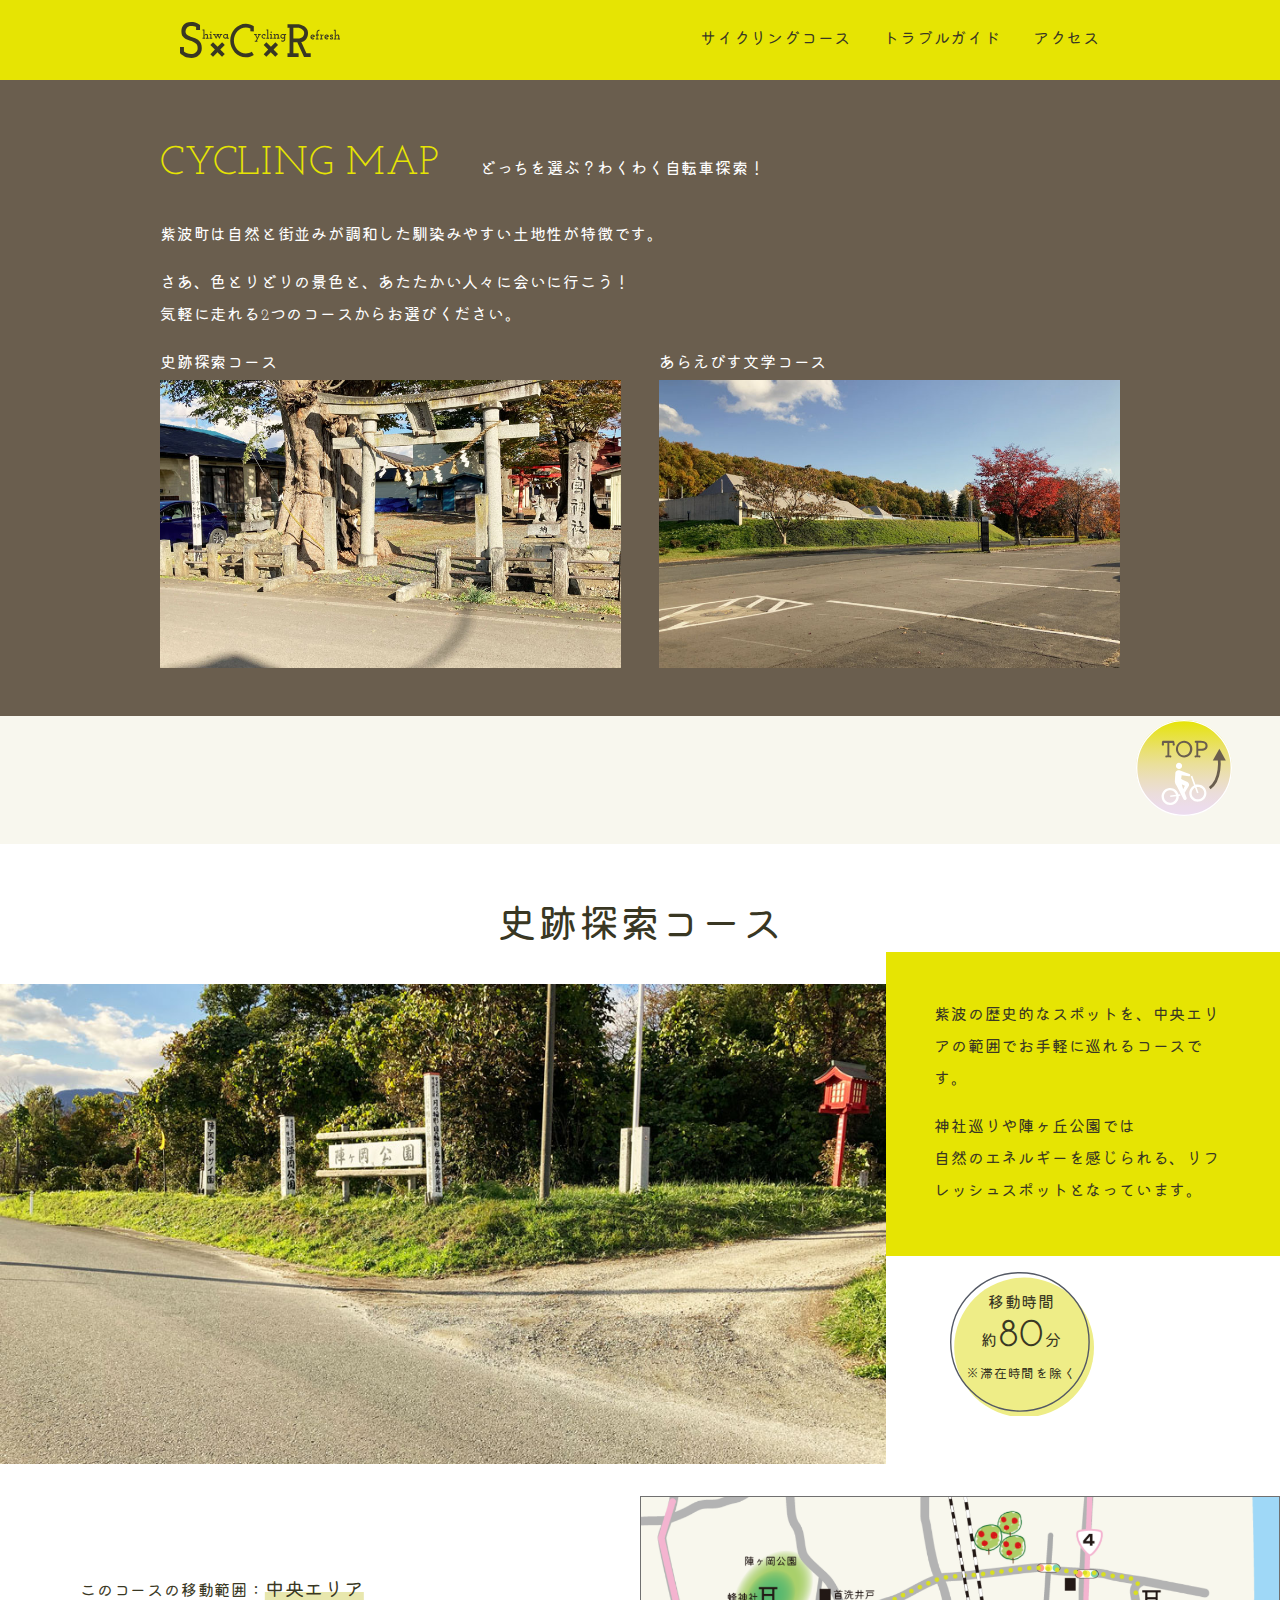
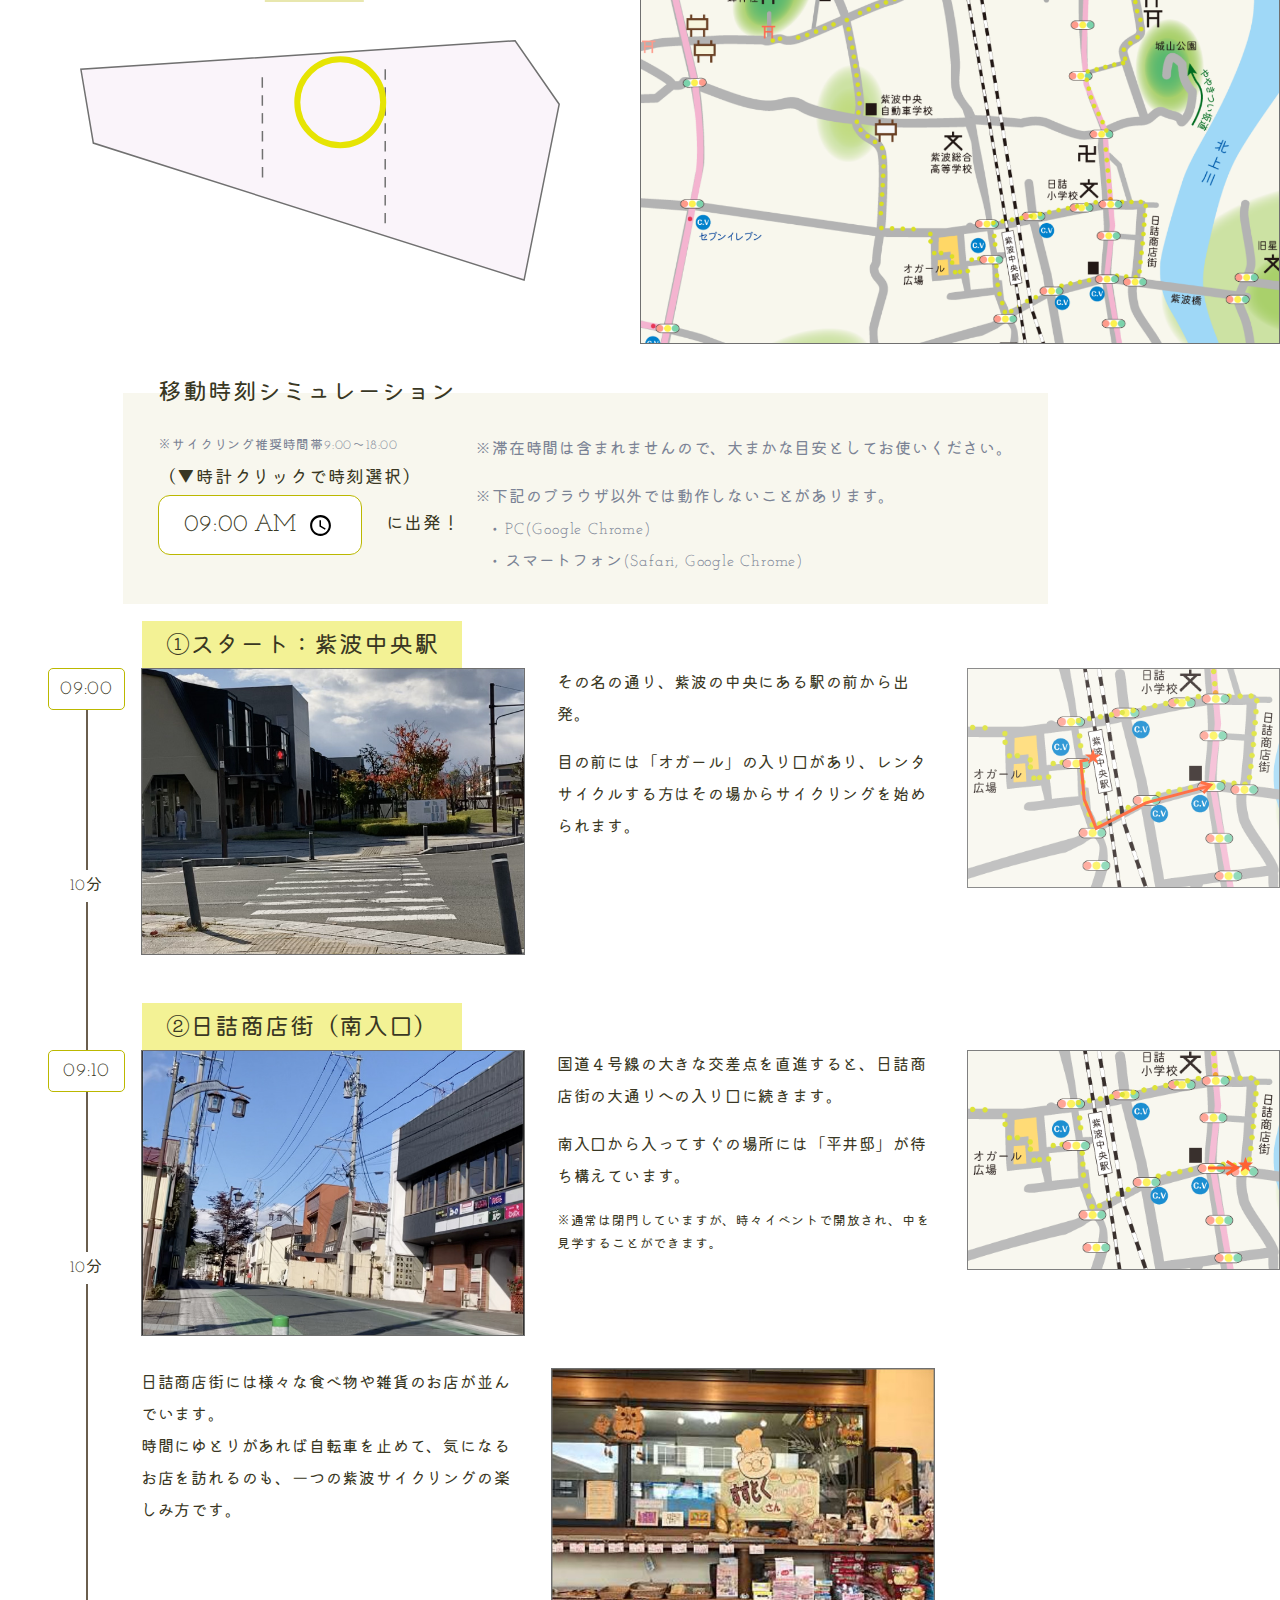
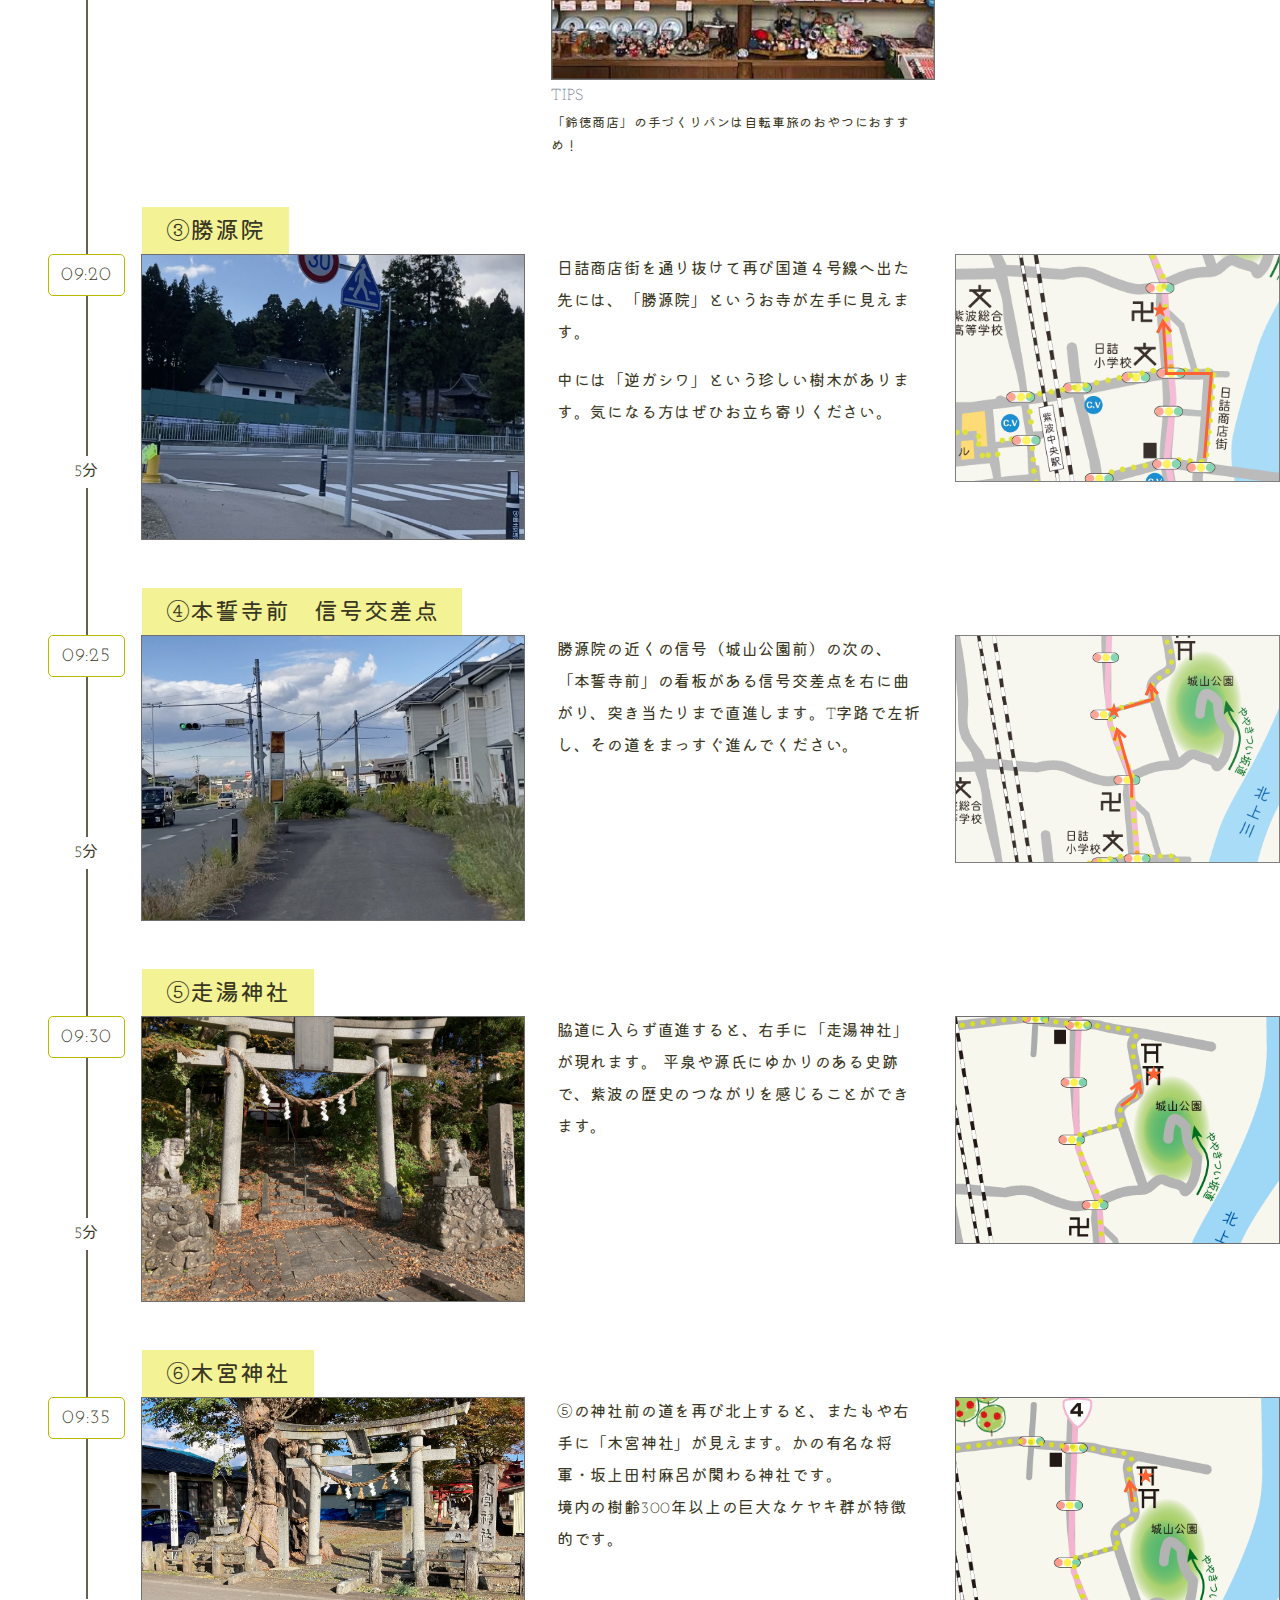
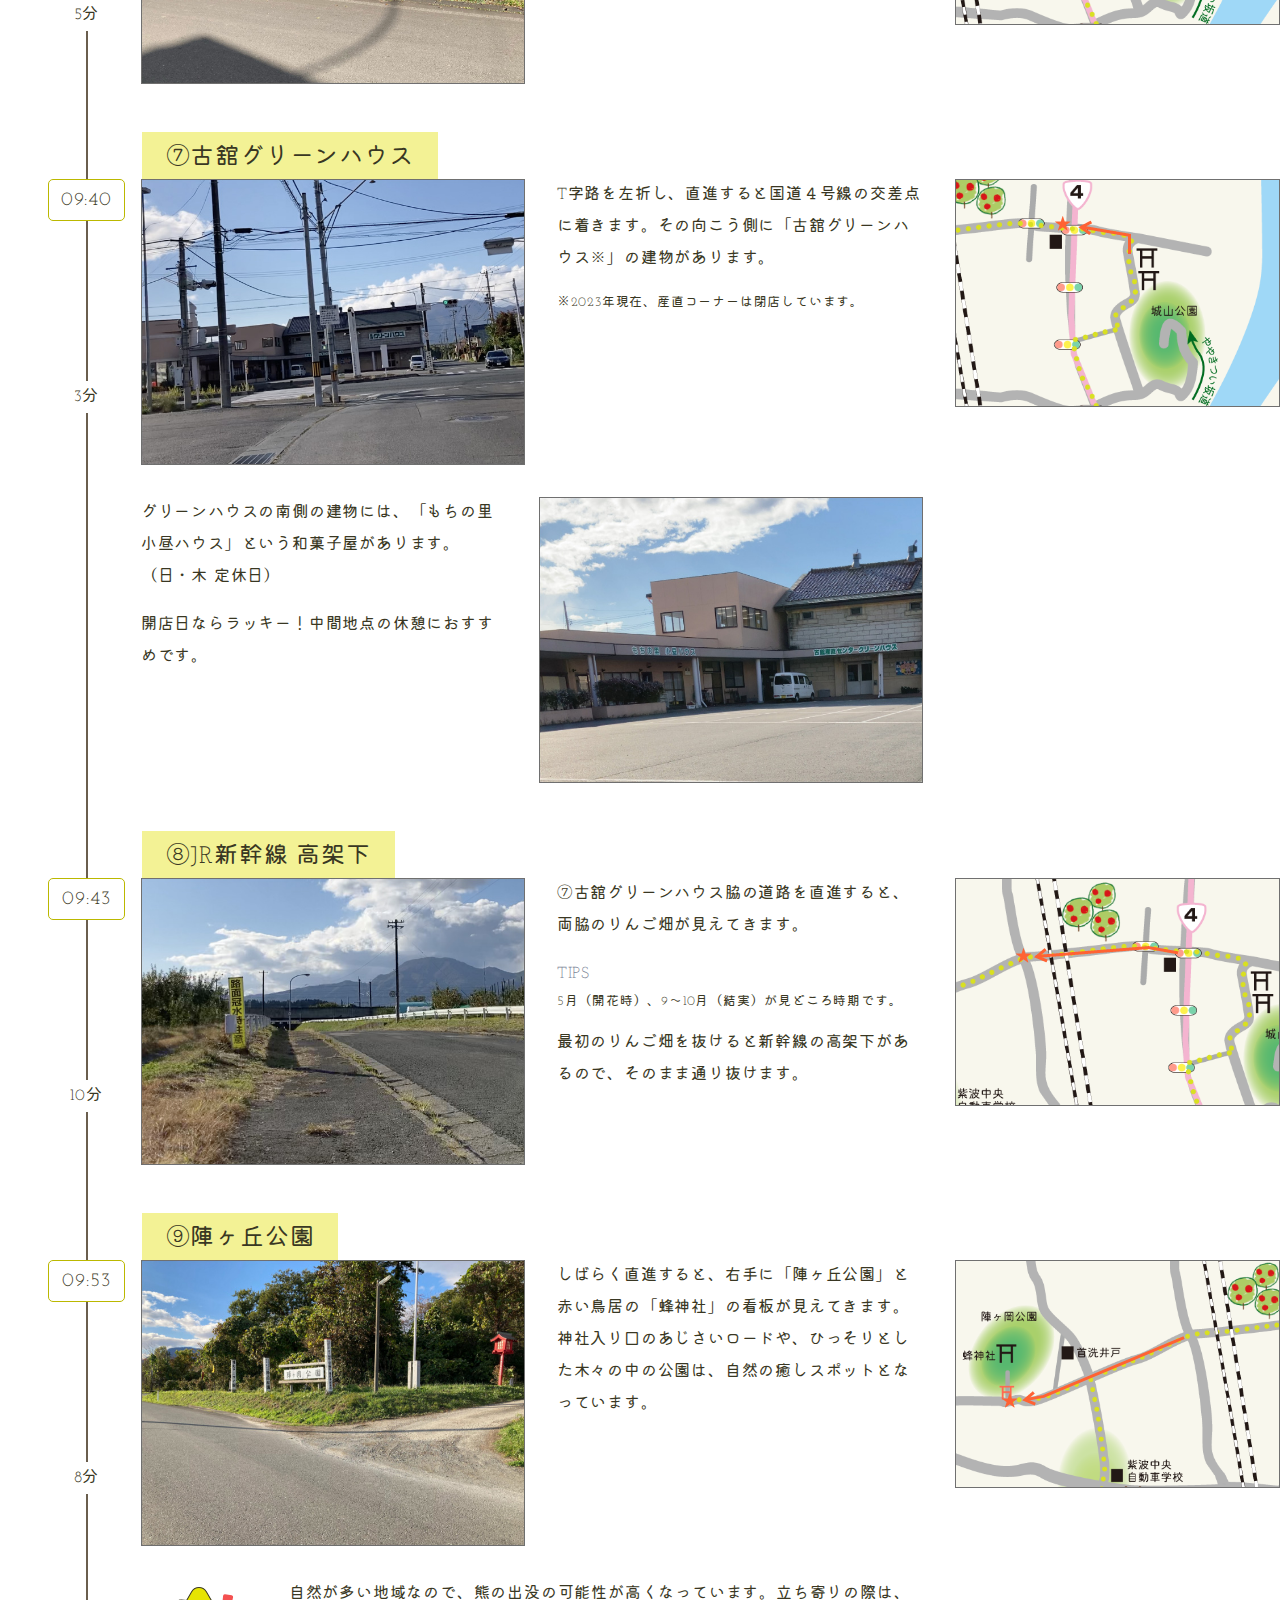
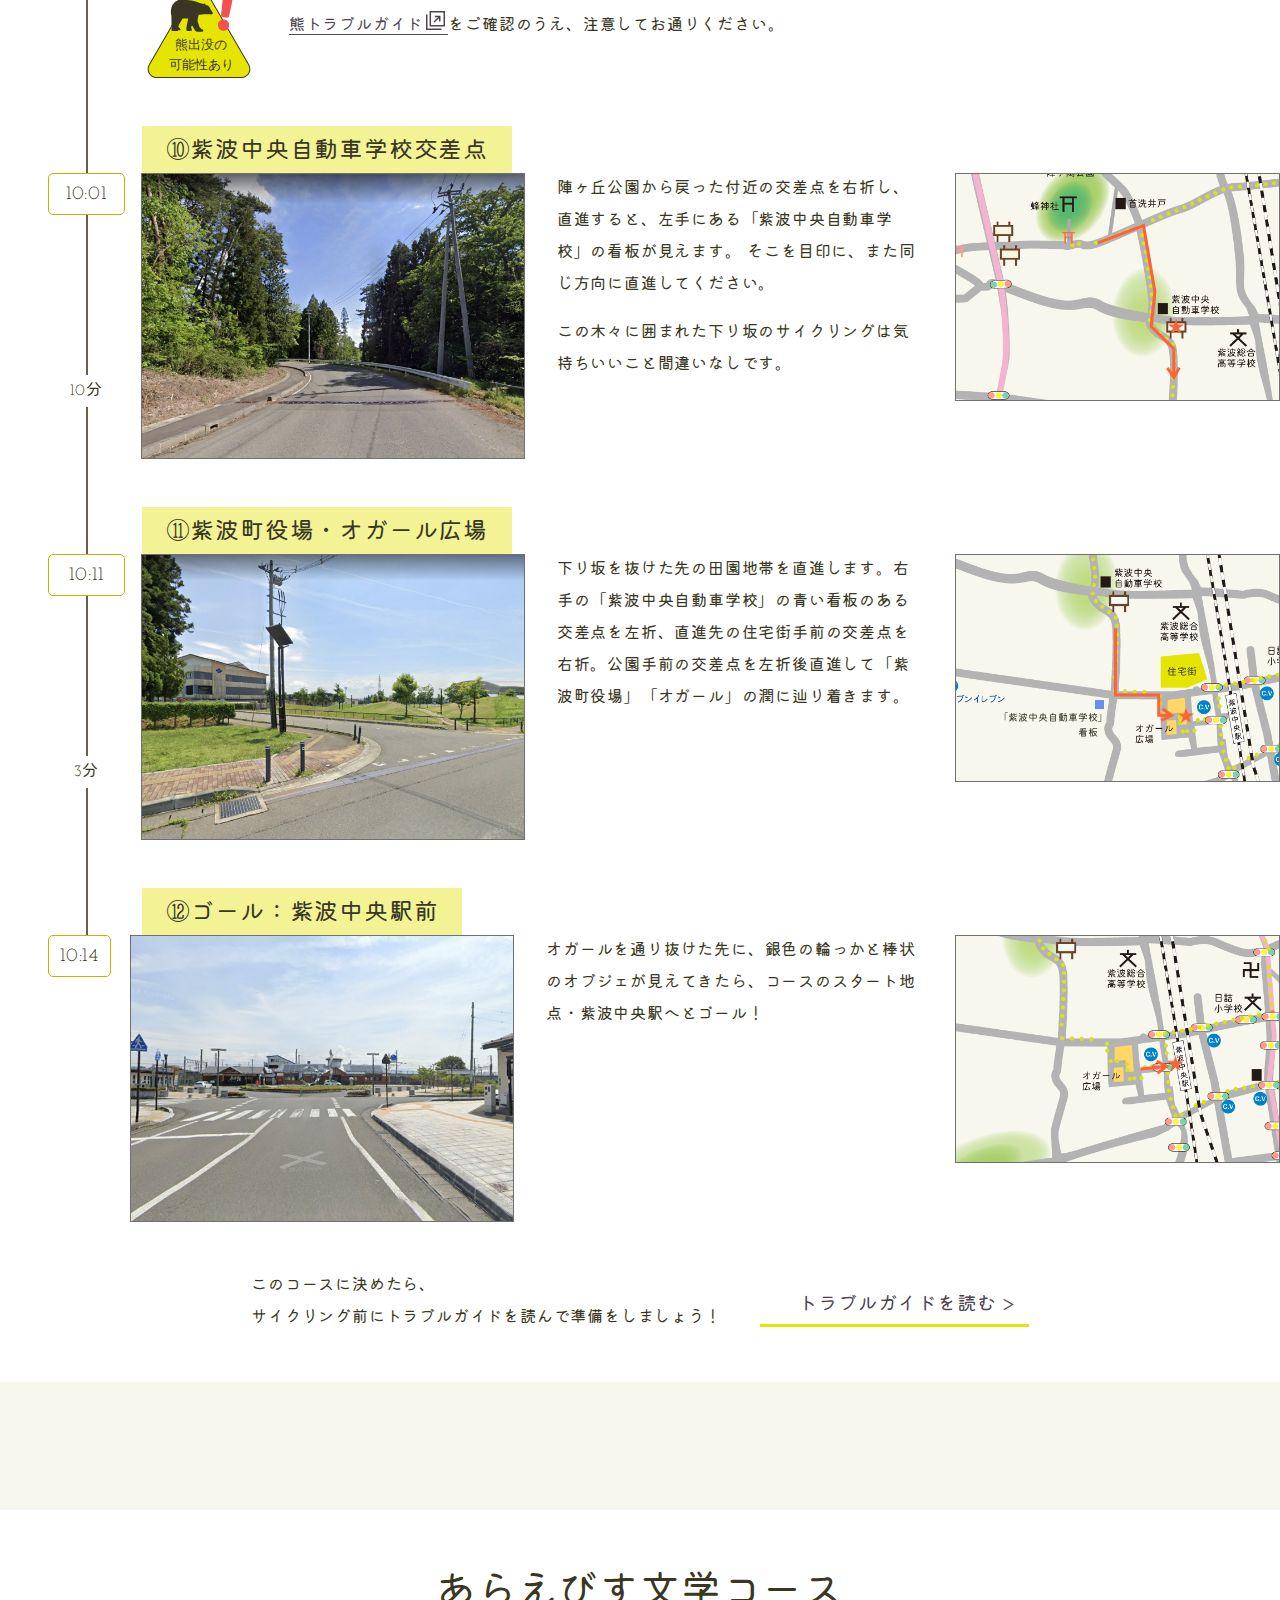
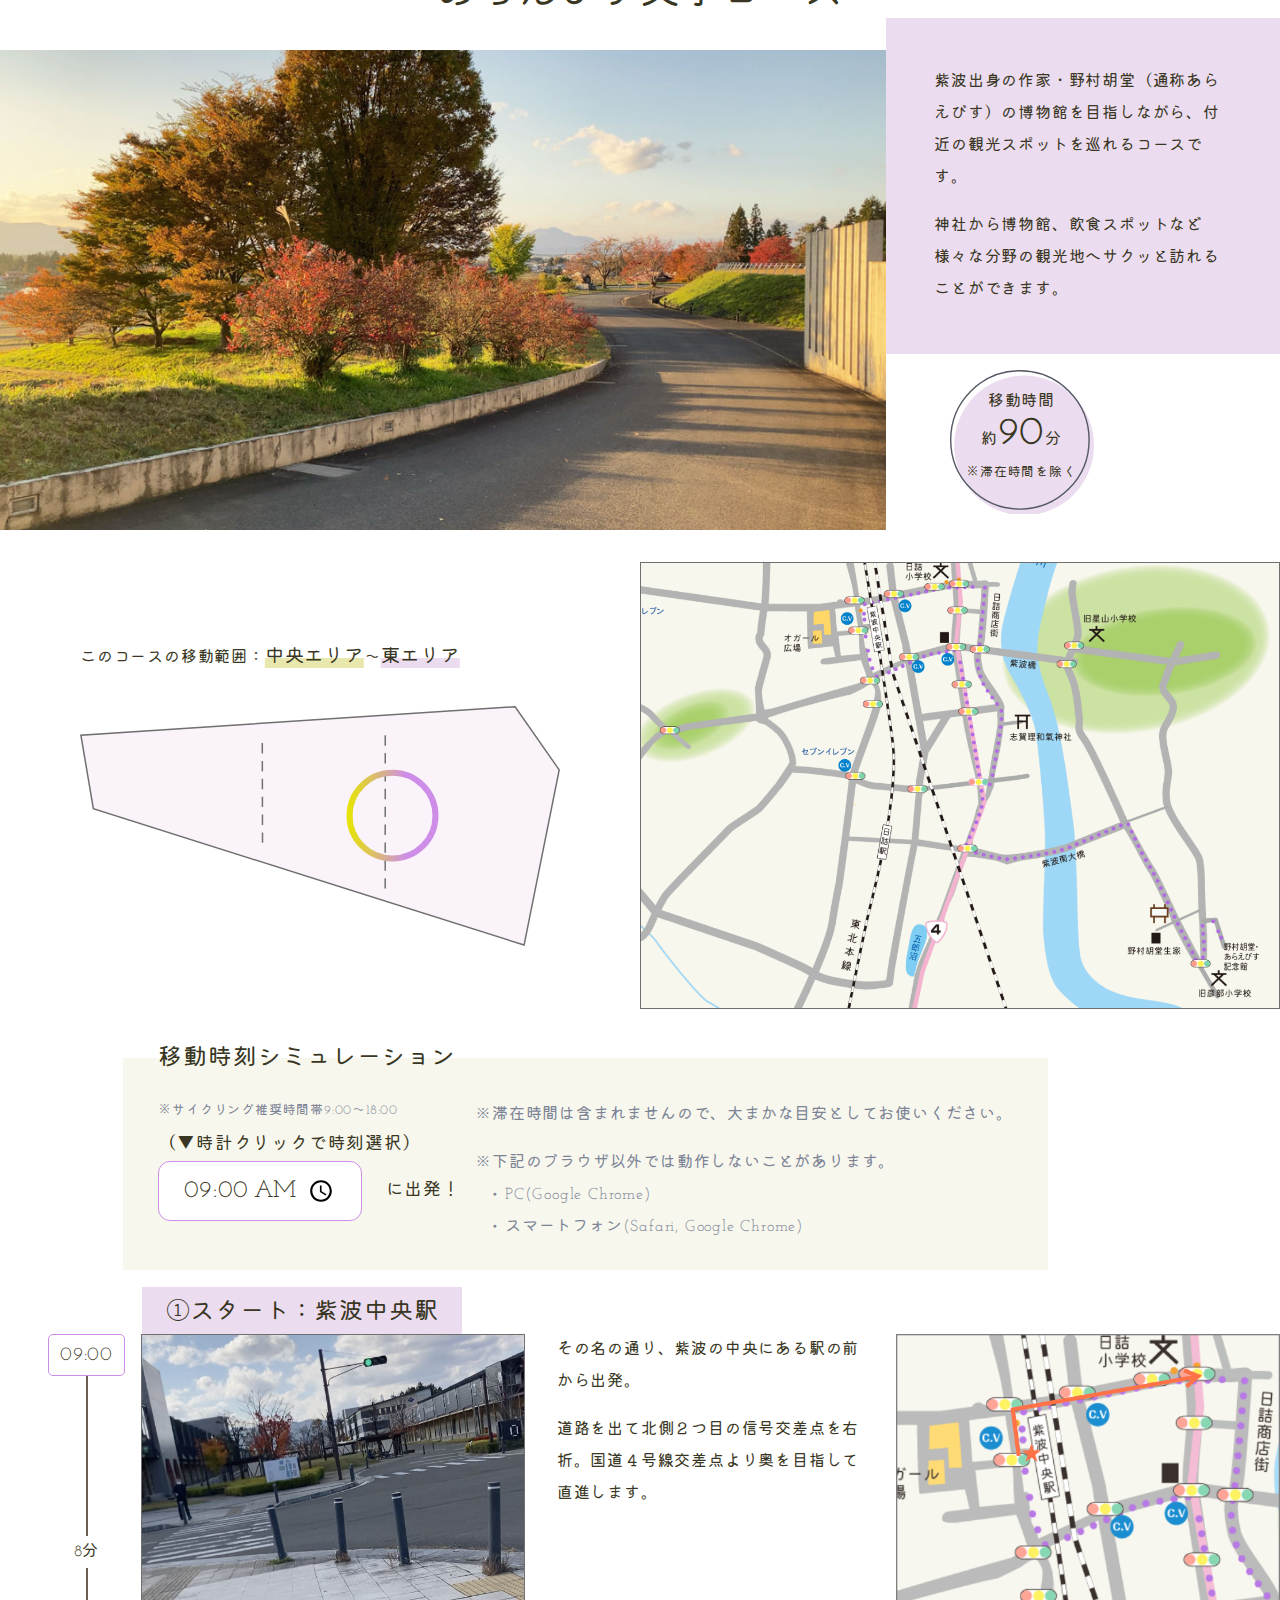
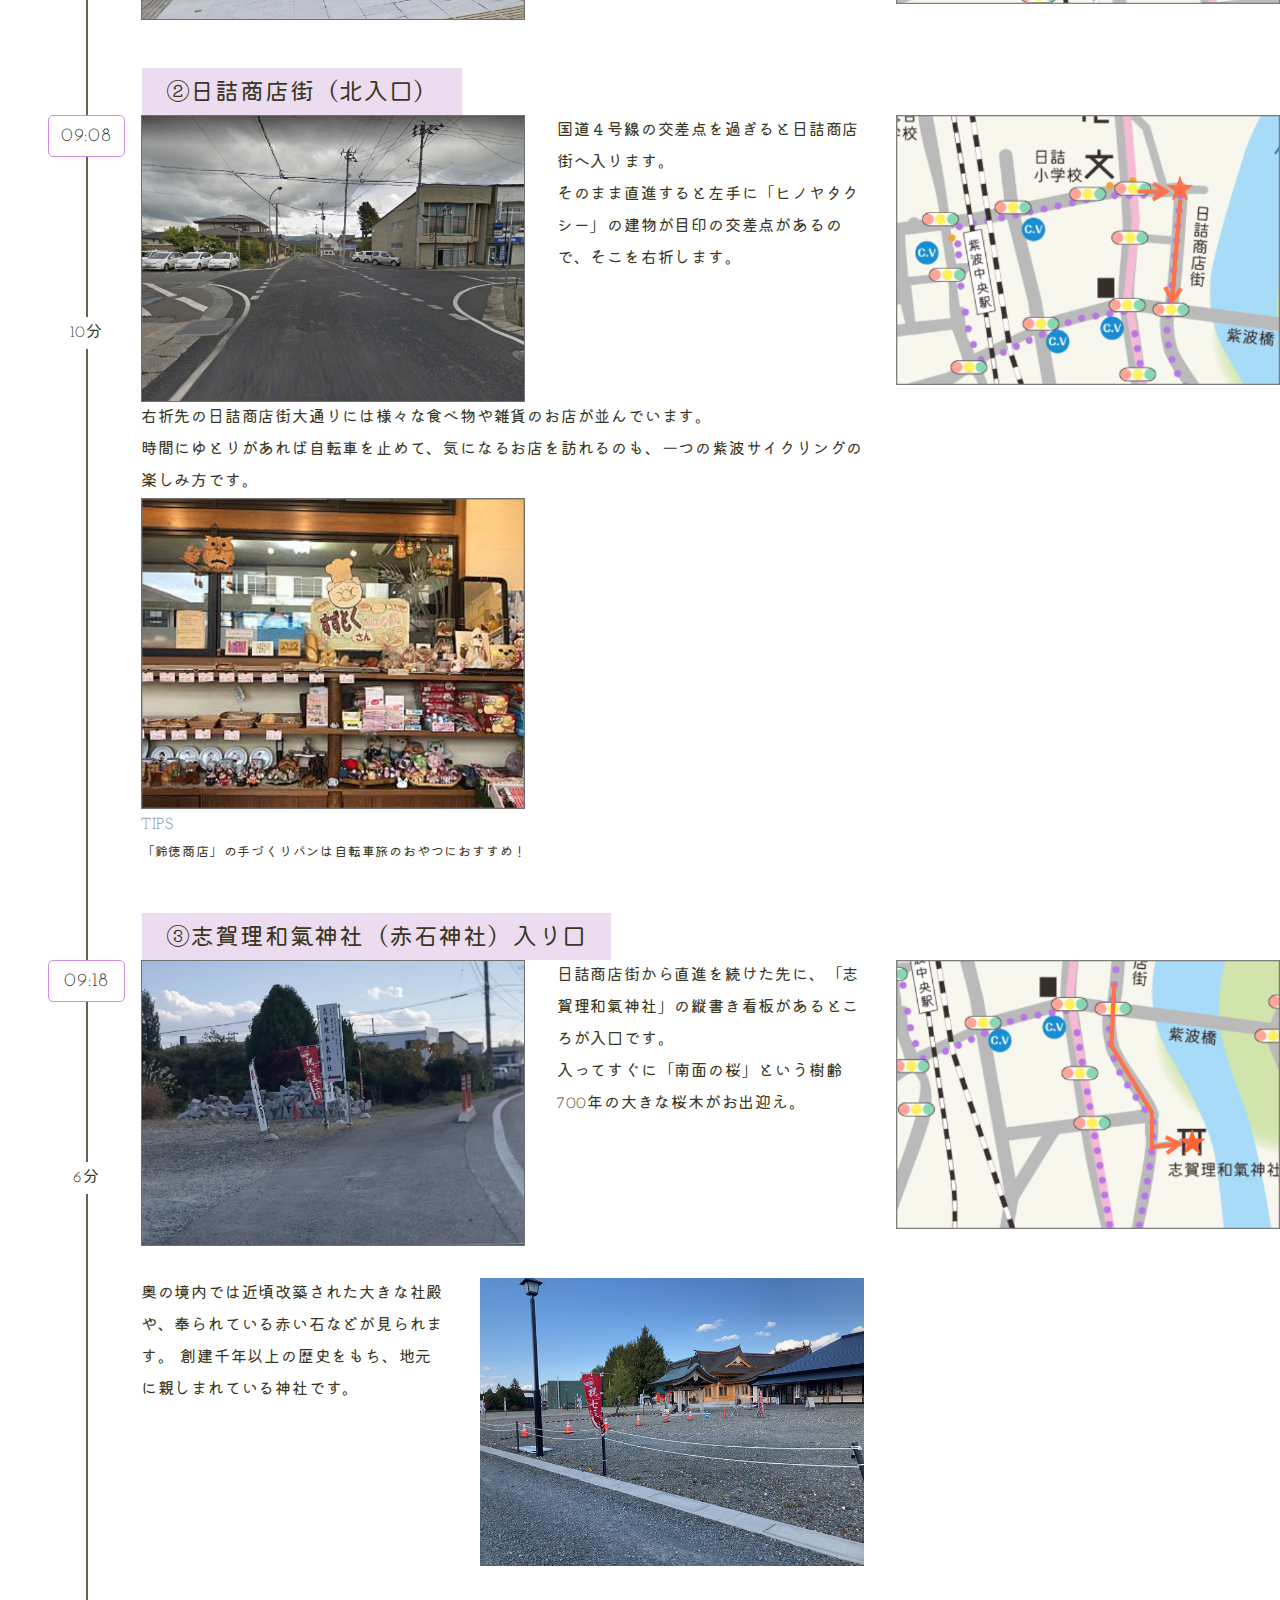
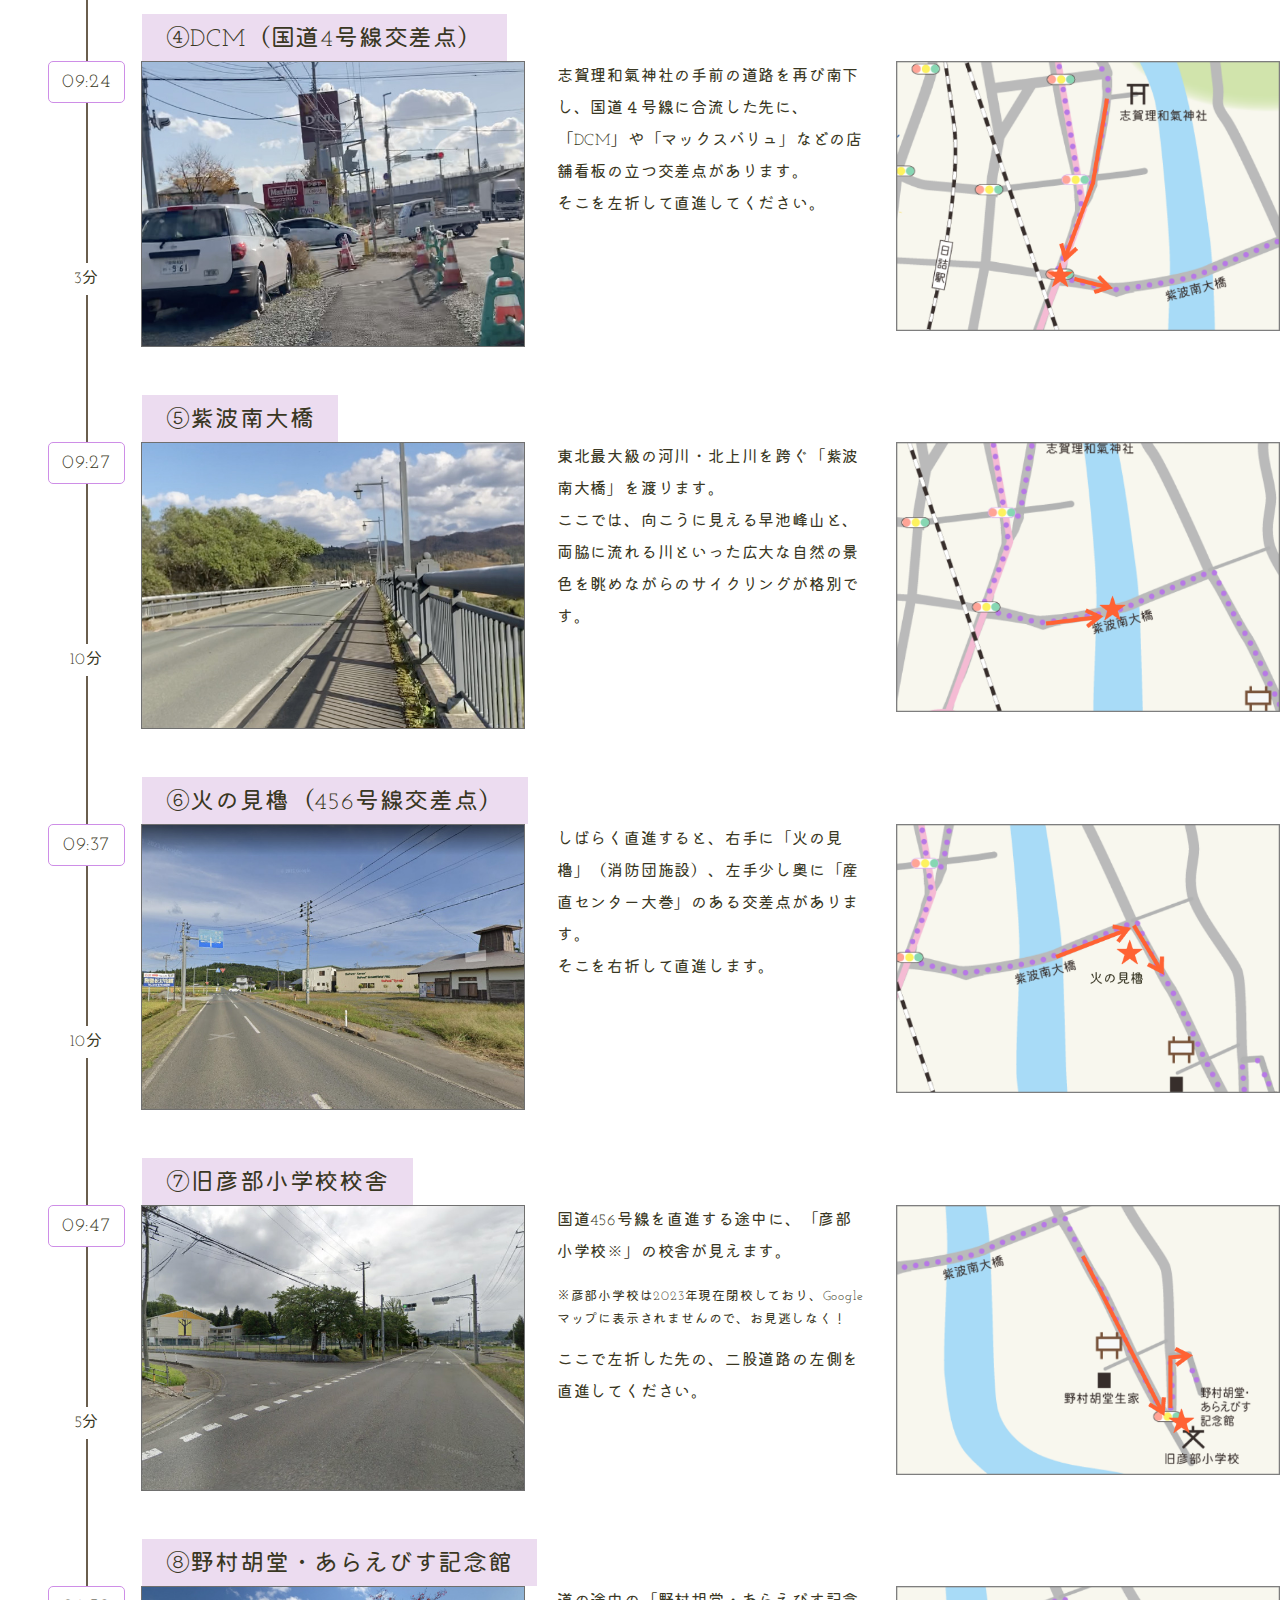
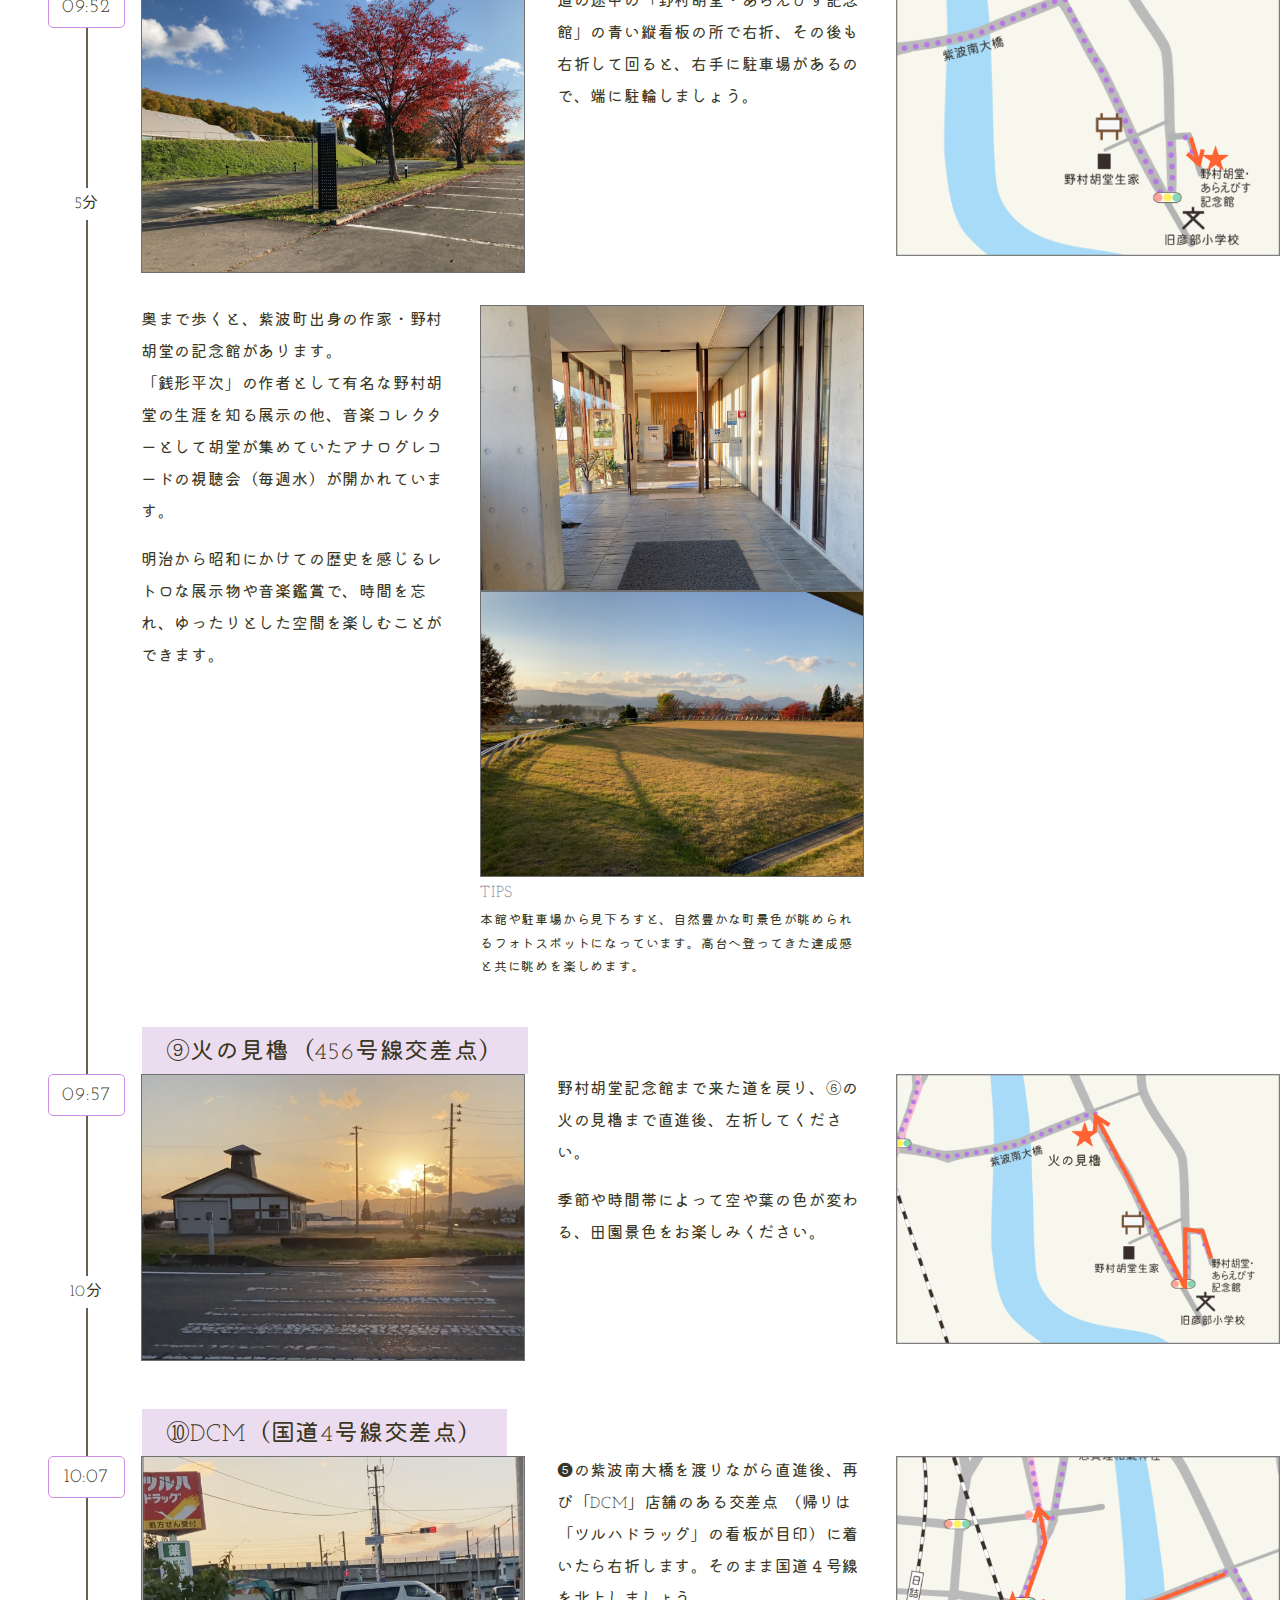
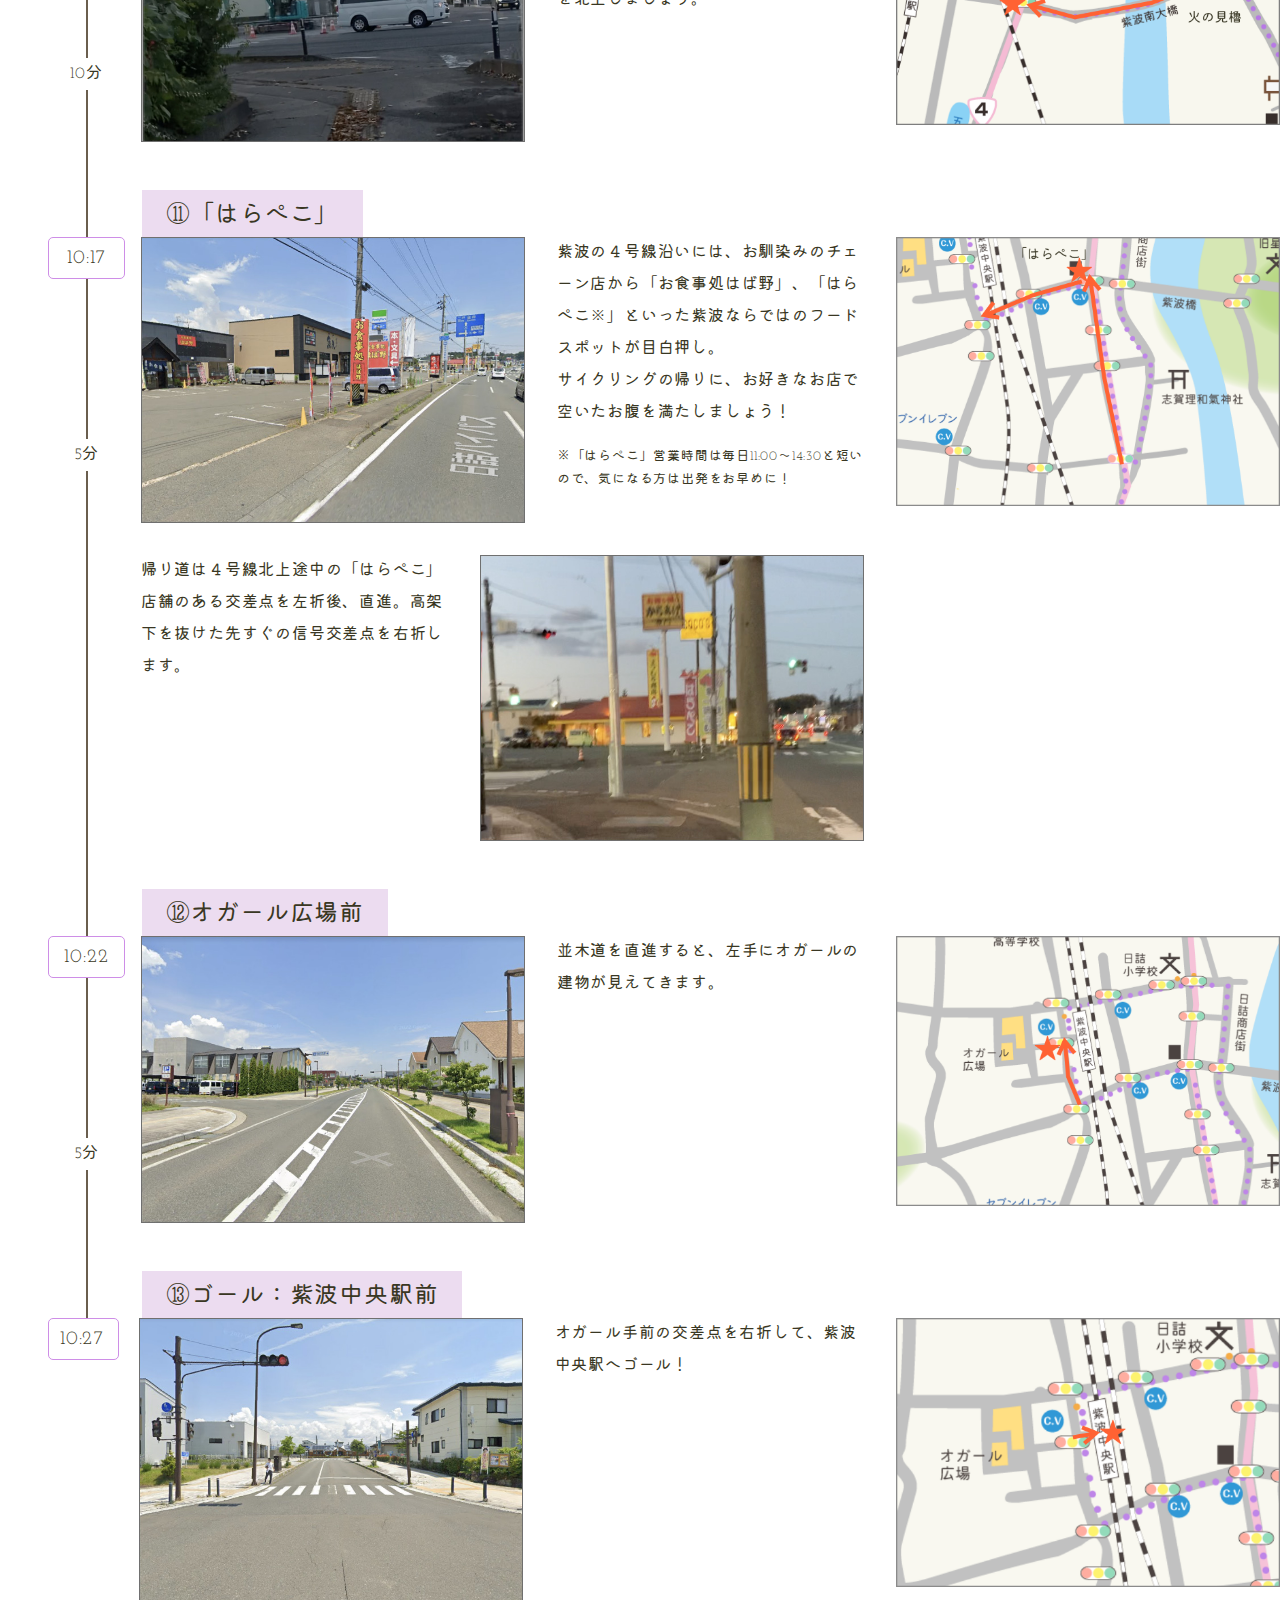
==== commit 9541f5eb: "SCRVer.1.9 アップロード①" ====
--- a/Cmap.html
+++ b/Cmap.html
@@ -22,13 +22,13 @@
             <nav>
                 <ul class="nav container">
                     <li>
-                        <a class="select-link" href="#">サイクリングコース</a>
+                        <a class="under-link" id="map-link" href="Cmap.html">サイクリングコース</a>
                     </li>
                     <li>
-                        <a class="under-link" href="guide.html">トラブルガイド</a>
+                        <a class="under-link" id="guide-link" href="guide.html">トラブルガイド</a>
                     </li>
                     <li>
-                        <a class="under-link" href="index.html#access">アクセス</a>
+                        <a class="under-link" href="#access">アクセス</a>
                     </li>
                 </ul>    
             </nav>
@@ -39,7 +39,7 @@
     <main>
         <section class="C-select wid">
         <div class="wid-cont">
-            <div class="container">
+            <div class="container title">
                 <h2>CYCLING MAP</h2>
                 <p>どっちを選ぶ？わくわく自転車探索！</p>
             </div>
@@ -85,13 +85,24 @@
                 <img class="allmap" src="img/siseki/s-allmap.png" alt="史跡コース全体地図">
             </div>
             <div class="simulation">
-                <p class="title">出発時刻シミュレーション</p>
-                <p class="small-text">※サイクリング推奨時間帯9:00〜18:00</p>
-
+                <p class="title">移動時刻シミュレーション</p>
                 <div class="container">
-                    <label for="sisekiTime">（時計クリックで時刻選択▶︎）</label>
-                    <input type="time" id="sisekiTime" name="sisekiTime" value="09:00">
-                    <p>に出発！</p>
+                    <div class="simu-L">
+                        <p class="small-text">※サイクリング推奨時間帯9:00〜18:00</p>
+                        <p class="siseki-S">（&#9660;時計クリックで時刻選択）</p>
+                        <div class="container T-text">
+                            <input type="time" id="sisekiTime" name="sisekiTime" value="09:00">
+                            <p>に出発！</p>
+                        </div>
+                    </div>
+                    <div class="simu-R">
+                        <p>※滞在時間は含まれませんので、大まかな目安としてお使いください。</p>
+                        <p>※下記のブラウザ以外では動作しないことがあります。</p>
+                        <ul>
+                            <li>PC(Google Chrome)</li>
+                            <li>スマートフォン(Safari, Google Chrome)</li>
+                        </ul>
+                    </div>
                 </div>
             </div>
             <p class="point-N">&#9312;スタート：紫波中央駅</p>
@@ -192,7 +203,7 @@
             <p class="point-N">&#9317;木宮神社</p>
             <div class="container point-all">
                 <div class="T-resalt">
-                    <output id="Rtime6">09:40</output>
+                    <output id="Rtime6">09:35</output>
                     <p>5分</p>
                 </div>
                 <div class="container point-clm">
@@ -209,7 +220,7 @@
             <p class="point-N">&#9318;古舘グリーンハウス</p>
             <div class="container point-all">
                 <div class="T-resalt">
-                    <output id="Rtime7">09:45</output>
+                    <output id="Rtime7">09:40</output>
                     <p>3分</p> 
                 </div>
                 <div class="container point-clm">
@@ -235,7 +246,7 @@
             <p class="point-N">&#9319;JR新幹線 高架下</p>
             <div class="container point-all">
                 <div class="T-resalt">
-                    <output id="Rtime8">09:48</output>
+                    <output id="Rtime8">09:43</output>
                     <p>10分</p>
                 </div>
                 <div class="container point-clm">
@@ -255,7 +266,7 @@
             <p class="point-N">&#9320;陣ヶ丘公園</p>
             <div class="container point-all">
                 <div class="T-resalt">
-                    <output id="Rtime9">09:58</output>
+                    <output id="Rtime9">09:53</output>
                     <p>8分</p> 
                 </div>
                 <div class="container point-clm">
@@ -270,7 +281,7 @@
                     <div class="point-ex container">
     <!-- 熊危険アイコン入れる -->
                         <img class="Bd" src="img/icon/Bdanger.svg">
-                        <p class="ex-R">自然が多い地域なので、熊の出没の可能性が高くなっています。立ち寄りの際は、<a class="open-new" href="guide.html#bear">熊トラブルガイド</a>をご確認のうえ、注意してお通りください。</p>
+                        <p class="ex-R Bd-ex">自然が多い地域なので、熊の出没の可能性が高くなっています。立ち寄りの際は、<a class="open-new" href="guide.html#bear">熊トラブルガイド</a>をご確認のうえ、注意してお通りください。</p>
                 </div>
                 </div>
                     <img src="img/siseki/map/9.png" alt="史跡ポイント9マップ">
@@ -279,7 +290,7 @@
             <p class="point-N">&#9321;紫波中央自動車学校交差点</p>
             <div class="container point-all">
                 <div class="T-resalt">
-                    <output id="Rtime10">10:06</output>
+                    <output id="Rtime10">10:01</output>
                     <p>10分</p>
                 </div>
                 <div class="container point-clm">
@@ -297,8 +308,8 @@
             <p class="point-N">&#9322;紫波町役場・オガール広場</p>
             <div class="container point-all">
                 <div class="T-resalt">
-                    <output id="Rtime11">10:16</output>
-                    <p>10分</p>
+                    <output id="Rtime11">10:11</output>
+                    <p>3分</p>
                 </div>
                 <div class="container point-clm">
                     <div class="point-ex container">
@@ -312,7 +323,7 @@
             </div>
             <p class="point-N">&#9323;ゴール：紫波中央駅前</p>
             <div class="container point-all">
-                <output class="out-last" id="Rtime12">10:26</output>
+                <output class="out-last" id="Rtime12">10:14</output>
                 <div class="container point-clm">
                     <div class="point-ex container">
                         <img src="img/siseki/photo/12.jpg" alt="史跡ポイント12風景">
@@ -325,7 +336,9 @@
             </div>
             <div class="next-G container">
                 <p>このコースに決めたら、<br>サイクリング前にトラブルガイドを読んで準備をしましょう！</p>
-                <a class="link-B" href="guide.html">トラブルガイドを読む</a>
+                <div class="right-text">
+                    <a class="link-B" href="guide.html">トラブルガイドを読む</a>
+                </div>
             </div>
         </article>
 
@@ -351,13 +364,24 @@
                 <img class="allmap" src="img/bungaku/b-allmap.png" alt="史跡コース全体地図">
             </div>
             <div class="simulation">
-                <p class="title">出発時刻シミュレーション</p>
-                <p class="small-text">※サイクリング推奨時間帯9:00〜18:00</p>
-
+                <p class="title">移動時刻シミュレーション</p>
                 <div class="container">
-                    <label for="bungakuTime">（時計クリックで時刻選択▶︎）</label>
-                    <input type="time" id="bungakuTime" name="bungakuTime" value="09:00">
-                    <p>に出発！</p>
+                    <div class="simu-L">
+                        <p class="small-text">※サイクリング推奨時間帯9:00〜18:00</p>
+                        <p class="bungaku-S">（&#9660;時計クリックで時刻選択）</p>
+                        <div class="container T-text">
+                            <input type="time" id="bungakuTime" name="bungakuTime" value="09:00">
+                            <p>に出発！</p>
+                        </div>
+                    </div>
+                    <div class="simu-R">
+                        <p>※滞在時間は含まれませんので、大まかな目安としてお使いください。</p>
+                        <p>※下記のブラウザ以外では動作しないことがあります。</p>
+                        <ul>
+                            <li>PC(Google Chrome)</li>
+                            <li>スマートフォン(Safari, Google Chrome)</li>
+                        </ul>
+                    </div>
                 </div>
             </div>
             <p class="point-N">&#9312;スタート：紫波中央駅</p>
@@ -485,7 +509,7 @@
             <p class="point-N">&#9318;旧彦部小学校校舎</p>
             <div class="container point-all">
                 <div class="T-resalt">
-                    <output id="Btime7">09:42</output>
+                    <output id="Btime7">09:47</output>
                     <p>5分</p>
                 </div>
                 <div class="container point-clm">
@@ -503,7 +527,7 @@
             <p class="point-N">&#9319;野村胡堂・あらえびす記念館</p>
             <div class="container point-all">
                 <div class="T-resalt">
-                    <output id="Btime8">09:47</output>
+                    <output id="Btime8">09:52</output>
                     <p>5分</p> 
                 </div>
                 <div class="container point-clm">
@@ -534,7 +558,7 @@
             <p class="point-N">&#9320;火の見櫓（456号線交差点）</p>
             <div class="container point-all">
                 <div class="T-resalt">
-                    <output id="Btime9">09:52</output>
+                    <output id="Btime9">09:57</output>
                     <p>10分</p>
                 </div>
                 <div class="container point-clm">
@@ -551,7 +575,7 @@
             <p class="point-N">&#9321;DCM（国道4号線交差点）</p>
             <div class="container point-all">
                 <div class="T-resalt">
-                    <output id="Btime10">10:02</output>
+                    <output id="Btime10">10:07</output>
                     <p>10分</p>
                 </div>
                 <div class="container point-clm">
@@ -567,7 +591,7 @@
             <p class="point-N">&#9322;「はらぺこ」</p>
             <div class="container point-all">
                 <div class="T-resalt">
-                    <output id="Btime11">10:12</output>
+                    <output id="Btime11">10:17</output>
                     <p>5分</p> 
                 </div>
                 <div class="container point-clm">
@@ -591,7 +615,7 @@
             <p class="point-N">&#9323;オガール広場前</p>
             <div class="container point-all">
                 <div class="T-resalt">
-                    <output id="Btime12">10:17</output>
+                    <output id="Btime12">10:22</output>
                     <p>5分</p>
                 </div>
                 <div class="container point-clm">
@@ -606,7 +630,7 @@
             </div>
             <p class="point-N">&#9324;ゴール：紫波中央駅前</p>
             <div class="container point-all">
-                <output id="Btime13" class="out-last">10:22</output>
+                <output id="Btime13" class="out-last">10:27</output>
                 <div class="container point-clm">
                     <div class="point-ex container">
                         <img src="img/bungaku/photo/13.jpg" alt=“文学ポイント１風景">
@@ -620,7 +644,9 @@
 
             <div class="next-G container">
                 <p>このコースに決めたら、<br>サイクリング前にトラブルガイドを読んで準備をしましょう！</p>
-                <a class="link-B" href="guide.html">トラブルガイドを読む</a>
+                <div class="right-text">
+                    <a class="link-B" href="guide.html">トラブルガイドを読む</a>
+                </div>
             </div>
         </article>
     </main>
--- a/css/main.css
+++ b/css/main.css
@@ -20,6 +20,10 @@
 header {
   width: 100%;
 }
+main {
+  width: 100%;
+  overflow: hidden;
+}
 section {
   padding: 4em 0 3em;
 }
@@ -42,7 +46,7 @@
 .container {
   display: flex;
 }
-.container:not(.point-all, .H-nav, .nav) {
+.container:not(.point-all, .H-nav, .nav, .acc-cont) {
   align-items: flex-start;
 }
 
@@ -178,10 +182,10 @@
 /* ▼詳細設定 */
 
 header .container {
-  background-color: #E6E403;
   justify-content: space-around;
   align-items: center;
   height: 80px;
+  background-color: #E6E403;
 }
 .H-nav {
   width: 100%;
@@ -225,10 +229,15 @@
   margin-left: 2em;
 }
 
+div.mainV {
+  width: 100%;
+  margin: 0;
+}
 .mainV img {
   width: 100%;
   height: 100vh;
   object-fit: cover;
+  margin: 0;
 }
 .overlap {
   width: 40%;
@@ -271,7 +280,7 @@
   background-color: #ECDCF0;
 }
 section.concept::before {
-  top: 83vh;
+  top: calc(100vh - 8em);
   right: 0;
   position: absolute;
   width: 50em;
@@ -290,7 +299,7 @@
   background-color: #fff;
 }
 
-.CC1::before,.C2::before, .C2::after, .C3::before,
+.CC1::before,.C2::before, .C3::before,
 section.C-map::before, section.concept::after,
 .C3::after, .C4::before, .C4::after,
 .T-guide .wid-cont::before
@@ -303,11 +312,11 @@
 }
 .CC1::before {
   z-index: 1;
-  top: 101vh;
-  right: 42em;
+  top: 100vh;
+  right: 50%;
   background-image: url(../img/top/Rdotline.svg);
   width: 50%;
-  height: 10em;
+  height: 50%;
 }
 .C1, .C3, .C4 {
   position: relative;
@@ -331,14 +340,14 @@
 .C2 {
   position: relative;
 }
-.C2::before {
+/* .C2::before {
   z-index: 6;
   background-image: url(../img/top/shrine&tree.svg);
   width: 18em;
   height: 10em;
   right: -7em;
   top: 24em;
-}
+} */
 .C2 img {
   width: 30em;
   height: 30em;
@@ -353,14 +362,6 @@
   width: fit-content;
   display: block;
   background-color: #ECDCF0;
-}
-.C2::after {
-  z-index: 1;
-  background-image: url(../img/top/R2dotline.svg);
-  width: 75em;
-  height: 30em;
-  top: 30em;
-  right: 0;
 }
 .C3::before {
   background-image: url(../img/top/3tree.svg);
@@ -379,24 +380,24 @@
   margin-right: 7em;
 }
 .C3 p {
-  margin-top: 10em;
+  margin-top: 25%;
 }
 .C3::after {
   background-image: url(../img/top/musiums.svg);
   width: 15em;
   height: 15em;
   top: 25em;
-  left: -8em;
-}
-
-.C4::before {
+  left: -5vw;
+}
+
+/* .C4::before {
   z-index: 0;
   background-image: url(../img/top/Ldotline.svg);
   width: 80em;
   height: 30em;
   top: 18em;
   left: -13em;
-}
+} */
 .C4 {
   position: relative;
   top: -12em;
@@ -414,7 +415,7 @@
   color: #8e8c00;
 }
 .C4::after {
-  z-index: 3;
+  z-index: 8;
   background-image: url(../img/top/houses.svg);
   width: 30em;
   height: 15em;
@@ -424,11 +425,11 @@
 section.concept::after {
   z-index: 0;
   position: absolute;
-  background-image: url(../img/top/mt-high.svg);
+  background-image: url(../img/top/mt-high-PC.svg);
   background-size: 100%;
   width: 100%;
   height: 50em;
-  top: 80em;
+  top: 170vh;
 }
 
 section.C-map::before {
@@ -490,30 +491,71 @@
 }
 .T-guide .link-B {
   border-color: #F8F7EE;
-}
-.T-guide .wid-cont img {
-  width: 100%;
+  width: 10em;
+  margin-right: 3em;
+}
+.Tg-img {
+  z-index: 5;
+  position: relative;
+  display: flex;
+  width: 70vw;
+  right: 15em;
+  align-items: flex-end;
+}
+.Tg-img::before, .Tg-img::after {
+  display: inline-block;
+  position: absolute;
+  content: '';
+  background-size: 100%;
+  background-repeat: no-repeat;
+}
+.Tg-img::before {
+  background-image: url(../img/top/aseri-hukidasi.svg);
+  width: 5em;
+  height: 5em;
+  top: 5em;
+  left: 15em;
+}
+.Tg-img::after {
+  background-image: url(../img/top/smoke.svg);
+  width: 5em;
+  height: 100%;
+  top: 5em;
+  left: 45vw;
+  opacity: 0.8;
+}
+.Tg-img img {
+  width: 100%;
+}
+p.C-name {
+  font-size: larger;
 }
 
 section.access {
   position: relative;
+  height: 100%;
+}
+.acc-cont {
+  height: 100%;
 }
 .access h2 {
   color: #8e8c00;
 }
-.access iframe {
+.acc-map  {
   position: absolute;
-  z-index: 1;
-  left: 0;
-  top: 55em;
-}
-.access .left-side img {
-  height: auto;
-  width: 25em;
-  margin: 1em 4em 5em 0;
+  left: -40vw;
+  z-index: 5;
+}
+.acc-map img {
+  height: 40em;
+  width: auto;
+  margin: -11em 4em 5em 5em;
 }
 .access .right-side {
-  width: auto;
+  width: 50%;
+  height: 100%;
+  position: relative;
+  right: -38vw;
 }
 p.hukidasi {
   height: auto;
@@ -526,6 +568,7 @@
 }
 .SCstation {
   position: relative;
+  width: 50em;
   left: -7em;
   z-index: 1;
   padding: 1em 2em 1em 8em;
@@ -546,6 +589,7 @@
 }
 .sinkansen-col {
   border-color: #CE8EE7;
+  margin-top: 15em;
 }
 .train-col {
   border-color: #7B8395;
@@ -610,7 +654,7 @@
   background-repeat: no-repeat;
   background-size: auto;
   background-position: 90%;
-  width: 250px;
+  width: auto;
 }
 .acc-R {
   margin-top: 1em;
@@ -624,6 +668,14 @@
   color: #D3A76D;
   font-size: large;
 }
+.access iframe {
+  position: absolute;
+  z-index: 1;
+  left: 0;
+  top: 55em;
+  width: 45vw;
+  height: 450px;
+}
 
 .car-col li::marker {
   color: #D3A76D;
@@ -640,6 +692,7 @@
 
 /* ▼ガイドページ */
 .G-select {
+  height: 100%;
   width: 100%;
   padding-top: 8em;
 }
@@ -666,7 +719,7 @@
   position: absolute;
   background-image: url(../img/guide/bicycle.jpg);
   background-size: cover;
-  background-position: left;
+  background-position: center;
   width: 60%;
   height: 100%;
   top: 0;
@@ -709,6 +762,8 @@
 
 article.attention {
   margin-top: 10em;
+  position: relative;
+  z-index: 5;
 }
 div.att2 {
   margin-top: 1em;
@@ -847,8 +902,8 @@
 }
 .rental-ex dd:not(:last-of-type)::after {
   border-bottom: #bbb800 2px dotted;
-  margin: 1em;
-  display: block;
+  margin: 0 auto 0.8em;
+    display: block;
   content: '';
   width: 51em;
   left: -11em;
@@ -1083,4 +1138,456 @@
 }
 p.restE::before {
   background-image: url(../img/icon/E-calendar.svg);
+}
+
+@media screen and (max-width: 959px) {
+	/* 959px以下に適用されるCSS（タブレット用） */
+  section:not(.wid, .access), .wid-cont {
+    width: 45em;
+  }
+  article:not(.siseki-C, .bungaku-C) {
+    width: 45em;
+  }
+  a.totop {
+    right: 1em;
+  }
+  .overlap {
+    width: 60%;
+    top: 60vh;
+  }
+  a.scroll-b {
+    top: 90%;
+  }
+  .CC1, .C3, .C4 {
+    padding: 0 1em;
+  }
+  section.concept::before {
+    top: 90vh;
+  }
+  .concept .container {
+    width: 45em;
+    margin: 3em auto -5em;
+  }
+  .C2 img {
+    width: 100%;
+  }
+  .C3 img {
+    margin-top: 3em;
+  }
+  .C3::after {
+    top: 80%;
+  }
+  .C4 img {
+    width: 60%;
+  }
+  .C4::after {
+    top: 120%;
+    right: -2em;
+  }
+  section.concept::after {
+    top: 145vh;
+  }
+  section.C-map::before {
+    top: -20em;
+  }
+  .acc-map img {
+    width: 100%;
+    margin: -11em 0 0;
+  }
+  .SCstation {
+    left: -5em;
+  }
+  .acc-sp {
+    margin: 0 auto;
+    padding-left: 2em;
+    left: -20em;
+    width: 45em;
+    display: flex;
+    align-items: flex-start;
+    position: absolute;
+  }
+  .train-col {
+    width: 20em;
+  }
+  .car-col {
+    margin-left: 2em;
+  }
+  .sinkansen-col ul {
+    background-size: 50% 90%;
+    background-position: right;
+    width: 50em;
+  }
+  .access iframe {
+    position: relative;
+    top: 30em;
+    width: 100%;
+    margin: 0 0 30em;
+  }
+  .G-select .wid-cont::before {
+    background: linear-gradient(to right, #7B8395 60%, rgba(0,0,0,0) 80%);
+  }
+  .G-select .wid-cont::before {
+    height: 65%;
+  }
+  .G-select .wid-cont::after {
+    height: 65%
+  }
+  .rental-ex dd:not(:last-of-type)::after {
+    width: 31em;
+    left: -7em;
+  }
+  .shopB .sA {
+    top: 7em;
+    left: 16.5em;
+  }
+  .shopB .sB {
+    top: 1em;
+    left: 17em;
+  }
+  .shopB .sC {
+    top: 3em;
+    left: 12.3em;
+  }
+  .shopB .sD {
+    top: 17em;
+    left: 14.5em;
+  }
+  }
+
+@media screen and (max-width: 480px) {
+	/* 480px以下に適用されるCSS（スマホ用） */
+  .H-nav {
+    display: inherit;
+    font-size: 90%;
+  }
+  .H-nav .nav {
+    height: 45px;
+    padding-top: 5px;
+  }
+  header .nav li:not(:first-child) {
+    margin-left: 0;
+  }
+  .nav a {
+    width: fit-content;
+  }
+  .logo h1 {
+    width: fit-content;
+    margin: 20px auto 0;
+  }
+  a.totop {
+    top: 88vh;
+  }
+  .totop img {
+    width: 4em;
+    height: auto;
+  }
+  div.mainV {
+    height: 97vh;
+  }
+  div.mainV img {
+    height: 97vh;
+  }
+  .overlap {
+    width: 90%;
+  }
+  section.concept {
+    height: auto;
+    padding-bottom: 30vh;
+  }
+  section.concept::before {
+    width: 100%;
+    top: 90vh;
+  }
+  section.concept::after {
+    top: calc(315vw + 20vh );
+    width: 100%;
+    height: 30em;
+    right: 0;
+    background-size: 140%;
+    background-position: right;
+  }
+  a.scroll-b {
+    left: 48vw;
+    top: 86vh;
+  }
+  .CC1, .C3 {
+    display: inherit;
+  }
+  div.C1 {
+    width: 90vw;
+    margin-bottom: 2em;
+  }
+  .C2 img {
+    width: 90vw;
+    height: 300px;
+  }
+  .C3, .C4 {
+    display: flex;
+    flex-direction: column-reverse;
+    height: auto;
+    top: 0;
+  }
+  .C3 p, .C4 p {
+    margin-top: 3em;
+    width: 90vw;
+    height: auto;
+  }
+  .C3 img {
+    width: 90vw;
+    height: auto;
+  }
+  .C3::after {
+    top: 90%;
+    width: 10em;
+    height: 10em;
+  }
+  .C4 {
+    position: relative;
+    top: 5em;
+    padding: 0;
+  }
+  .C4 img {
+    margin: 0;
+    width: 100vw;
+    position: relative;
+  }
+  .C4 p {
+    width: 100vw;
+    padding: 0 1em;
+  }
+  .C4::after {
+    top: 105%;
+    left: 40vw;
+    width: 15em;
+    height: 10em;
+  }
+  section.C-map::before {
+    height: 10em;
+    left: 0;
+    top: -10em;
+  }
+  section.C-map {
+    padding: 6em 1em 2em;
+    width: 100vw;
+  }
+  .C-map .container {
+    display: inherit;
+  }
+  .siseki-B {
+    margin-bottom: 2em;
+    width: fit-content;
+  }
+  .SP-rb {
+    display: flex;
+    width: 91vw;
+    flex-direction: column-reverse;
+  }
+  section.T-guide {
+    padding: 4em 1em;
+  }
+  .T-guide .wid-cont::before {
+    z-index: 0;
+    left: -2em;
+  }
+  .T-guide .container {
+    display: inherit;
+  }
+  .Tg-img {
+    margin-top: 2em;
+    display: flex;
+    flex-direction: column-reverse;
+    margin-right: 0;
+    right: -25vw;
+  }
+  .Tg-img::before {
+    top: 3em;
+    left: -6em;
+  }
+  .T-guide p {
+    margin-right: 0;
+    padding-right: 1em;
+    width: 50%;
+    height: auto;
+  }
+  .Tg-img img {
+    width: 90vw;
+  }
+  .bungaku-B .right-text {
+    width: 90vw;
+  }
+  .T-guide .link-B {
+    margin-right: 1em;
+  }
+  .Tg-img::after {
+    left: 10em;
+    top: 3em;
+  }
+  .acc-cont,.acc-sp {
+    display: inherit;
+  }
+  .access .wid-cont {
+    width: 100%;
+  }
+  .access .right-side {
+    right: inherit;
+    position: inherit;
+    margin: 0 auto;
+    width: 90vw;
+  }
+  .acc-map {
+    left: inherit;
+    position: inherit;
+    flex-direction: column-reverse;
+  }
+  .acc-map img {
+    height: 80vh;
+    margin: 0 auto;
+  }
+  .acc-ex {
+    padding: 1em 1em 1em 2.5em;
+    font-size: small;
+  }
+  .sinkansen-col {
+    margin: 2em auto;
+    width: 90vw;
+  }
+  .acc-sp {
+    position: inherit;
+    left: inherit;
+    padding-left: 0;
+    width: 90vw;
+    margin: 0 auto;
+  }
+  .train-col {
+    width: auto;
+  }
+  .car-col {
+    margin-left: 0;
+  }
+  .access iframe {
+    position: inherit;
+    top: 0;
+    margin-bottom: 0;
+  }
+  footer .container {
+    display: inherit;
+  }
+  footer .container h1 {
+    margin-bottom: 1em;
+  }
+  footer .container ul {
+    margin-left: 0;
+  }
+  /* ガイドページ */
+
+  .index div {
+    width: 100%;
+    padding: 1em 2em;
+  }
+  article.attention, article.prepare, article.shops{
+    width: 100%;
+    margin: 0 auto;
+    padding: 1em 2em;
+  }
+  article.attention h2, article.prepare h2, article.shops h2 {
+    font-size: xx-large;
+  }
+  .G-select .wid-cont::before {
+    height: 100%;
+  }
+  .G-select .wid-cont::after {
+    height: 100%;
+  }
+  .G-select p.explain, .G-select h2 {
+    width: 90vw;
+    margin-left: 20px;
+  }
+  .index li {
+    width: 90vw;
+  }
+  .attention .container, .prepare .container {
+    display: block;
+  }
+  .att1 img, .att2 img, .att3 img, .att4 img, .att5 img,
+  .parking img, .locker img {
+    width: 100%;
+    margin: 0 auto 1em;
+  }
+  .bear-G div:not(.imgs) {
+    padding: 1.5em;
+  }
+  .bear-G img {
+    width: 5em;
+  }
+  .prepare figure {
+    width: 90%;
+    margin: 0 auto;
+    font-size: small;
+    margin-top: 1em;
+  }
+  .rental-ex {
+    padding: 0 1em 1em;
+  }
+  .rental-ex dt {
+    width: auto;
+  }
+  .rental-ex dl {
+    display: block;
+  }
+  .rental-ex .white-back {
+    width: 73vw;
+  }
+  p.B-mark {
+    position: relative;
+    top: -2em;
+  }
+  .how-use img {
+    width: 100%;
+  }
+  .rental-ex dd:not(:last-of-type)::after {
+    width: 120%;
+    left: 0;
+  }
+  div.train-box {
+    margin-bottom: 2em;
+  }
+  div.train-box, div.local-bus {
+    padding-right: 0;
+  }
+  div.local-bus, div.high-bus, .shops-about img {
+    width: 100%;
+  }
+  div.high-bus {
+    margin-top: 1em;
+  }
+
+  img.shopMap {
+    width: 30em;
+    height: 21em;
+    object-fit: cover;
+    position: relative;
+    left: -5em;
+  }
+  .shopB .sA {
+    top: 7.5em;
+    left: 7.5em;
+  }
+  .shopB .sB {
+    top: 1em;
+    left: 8.5em;
+  }
+  .shopB .sC {
+    top: 3.5em;
+    left: 3.5em;
+  }
+  .shopB .sD {
+    top: 19em;
+    left: 6em;
+  }
+  .container.shops-about {
+    display: block;
+  }
+  .shops-ex {
+    padding-left: 1em;
+  }
 }--- a/css/map.css
+++ b/css/map.css
@@ -40,7 +40,7 @@
 article h2 {
     text-align: center;
 }
-article p:not(:last-of-type, .tips) {
+article p:not(:last-of-type, .tips, .point-N) {
     margin-bottom: 1em;
 }
 
@@ -125,16 +125,14 @@
     background-color: #F8F7EE;
     width: fit-content;
     margin: 0 7em 1em;
-    padding: 0.5em 2em 1em;
+    padding: 0.5em 2em 1.5em;
     font-size: 110%;
 }
-.simulation .container {
+.container.T-text {
     align-items: center;
 }
-.simulation .container p {
-    margin-left: 1em;
-}
 .simulation .title {
+    font-size: x-large;
     position: relative;
     top: -1em;
 }
@@ -145,12 +143,29 @@
     margin-bottom: 0.5em;
     color: #7B8395;
 }
+.simu-L {
+    width: 18em;
+}
+.simu-R {
+    width: auto;
+    color: #7B8395;
+    font-size: medium;
+}
+.simu-R ul {
+    margin-left: 1em;
+}
+.simu-R li::before {
+    content: '\02022';
+    margin-right: 5px;
+}
+
 input {
     font-size: x-large;
     padding: 0.5em 1em;
     background-color: #fff;
     border-radius: 0.5em;
     border: solid 1.5px;
+    margin-right: 1em;
 }
 .siseki-C input {
     border-color: #bbb800;
@@ -159,8 +174,17 @@
     border-color: #CE8EE7;
 }
 p.point-N {
-    margin-left: 8em;
-    font-size: larger;
+    font-size: x-large;
+    margin-left: 5.9em;
+    width: fit-content;
+    padding: 10px 1em 5px;
+    margin-bottom: 0;
+}
+.siseki-C p.point-N {
+    background-color: #F3F295;
+}
+.bungaku-C p.point-N {
+    background-color: #ECDCF0;
 }
 .point-all {
     margin-left: 3em;
@@ -178,7 +202,7 @@
 .T-resalt::after {
     top: 0;
     width: 2.5em;
-    height: calc( 100% + 4em );
+    height: calc( 100% + 6em );
     z-index: 0;
     left: 0;
     position: absolute;
@@ -252,4 +276,136 @@
 img.Bd {
     width: 8em;
     height: auto;
+}
+
+@media screen and (max-width: 959px) {
+	/* 959px以下に適用されるCSS（タブレット用） */
+    .siseki-about, .bungaku-about {
+        display: inherit;
+    }
+    .siseki-about img, .bungaku-about img {
+        width: 100%;
+    }
+    .container.T-text {
+        display: inherit;
+    }
+    input {
+        margin-bottom: 0.5em;
+    }
+    .ex-box {
+        top: 0;
+        display: flex;
+        width: 100%;
+    }
+    .ex-box .explain {
+        width: 60%;
+    }
+    .point-ex {
+        display: block;
+    }
+    .point-ex img {
+        width: 100%;
+        margin-bottom: 1em;
+    }
+    .ex-R {
+        margin-left: 0;
+    }
+    img.Bd {
+        width: 5em;
+    }
+    p.Bd-ex {
+        display: inline;
+    }
+    .container.next-G {
+        display: block;
+    }
+}
+@media screen and (max-width: 480px) {
+	/* 480px以下に適用されるCSS（スマホ用） */
+    .C-select .container, .ex-box, .siseki-M, .bungaku-M {
+        display: inherit;
+    }
+    .C-select .title {
+        margin-bottom: 2em;
+    }
+    .C-select h2 {
+        margin-bottom: 0;
+    }
+    .C-select .wid-cont {
+        width: 90vw;
+        margin: 0 auto;
+    }
+    article h2 {
+        max-width: 7.5em;
+        margin: 0 auto;
+    }
+    .siseki-about img, .bungaku-about img {
+        height: auto;
+        z-index: 0;
+    }
+    .move-T {
+        margin-top: -6em;
+        margin-left: 1em;
+        z-index: 5;
+    }
+    .ex-box {
+        display: flex;
+        flex-direction: column-reverse;
+    }
+    .ex-box .explain {
+        width: 90vw;
+        margin: 1em auto 0;
+        z-index: 0;
+        position: relative;
+    }
+    .siseki-M div, .bungaku-M div {
+        margin: 5em auto 1em;
+        width: 80vw;
+    }
+    img.allmap {
+        width: 100%;
+    }
+    .simulation {
+        margin: 3em auto 1em;
+    }
+    .simulation .container {
+        display: block;
+    }
+    .container.T-text {
+        display: flex;
+    }
+    .simu-L {
+        margin-bottom: 0.5em;
+    }
+    .simu-R {
+        font-size: small;
+        line-height: 1.5em;
+    }
+    p.point-N {
+        font-size: larger;
+        width: fit-content;
+        margin: 0 0 1em;
+        padding: 10px 2em 5px;
+        position: relative;
+        z-index: 5;
+    }
+    .T-resalt::after {
+        height: calc( 100% + 6em);
+    }
+    .point-all{
+        margin: 0 1em;
+    }
+    .point-clm {
+        flex-direction: column-reverse;
+    }
+    .point-clm img {
+        width: 100%;
+        margin-bottom: 1em;
+    }
+    img.Bd {
+        width: 5em;
+    }
+    div.next-G {
+        width: 90vw;
+    }
 }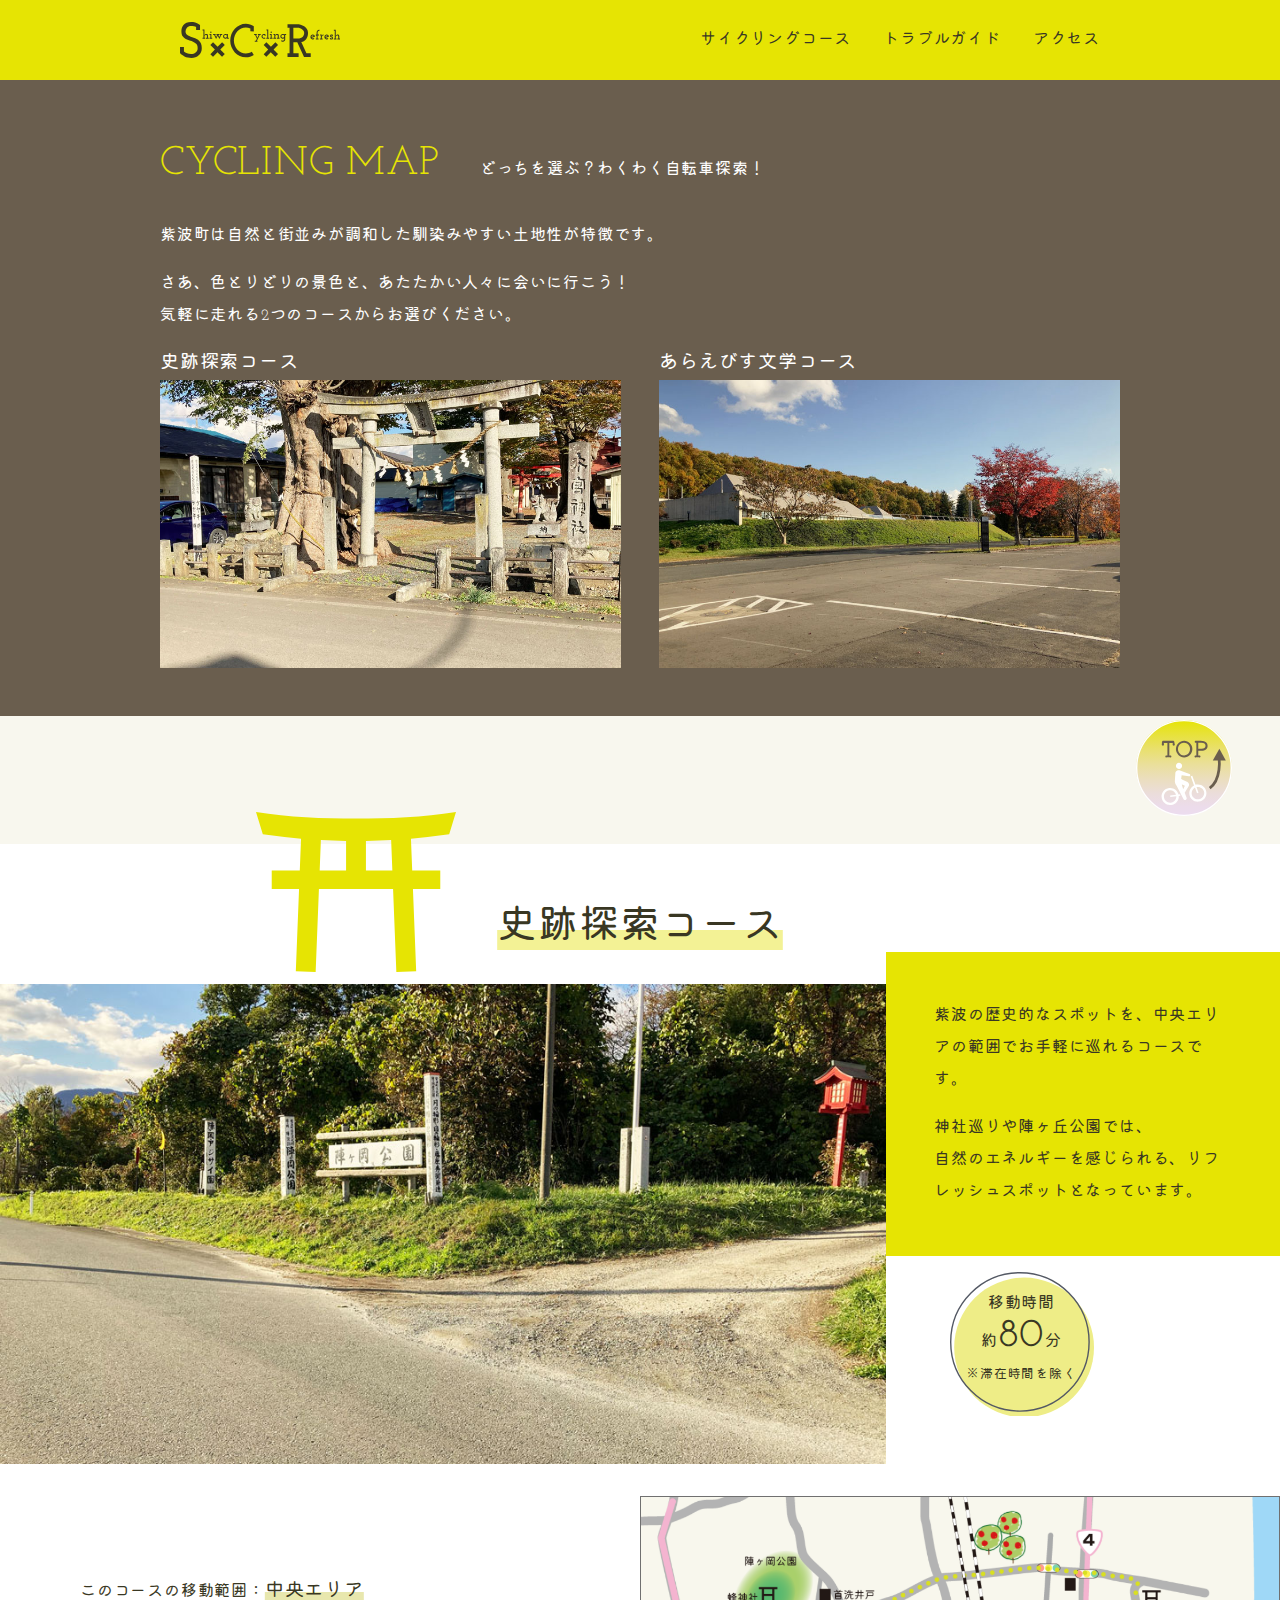
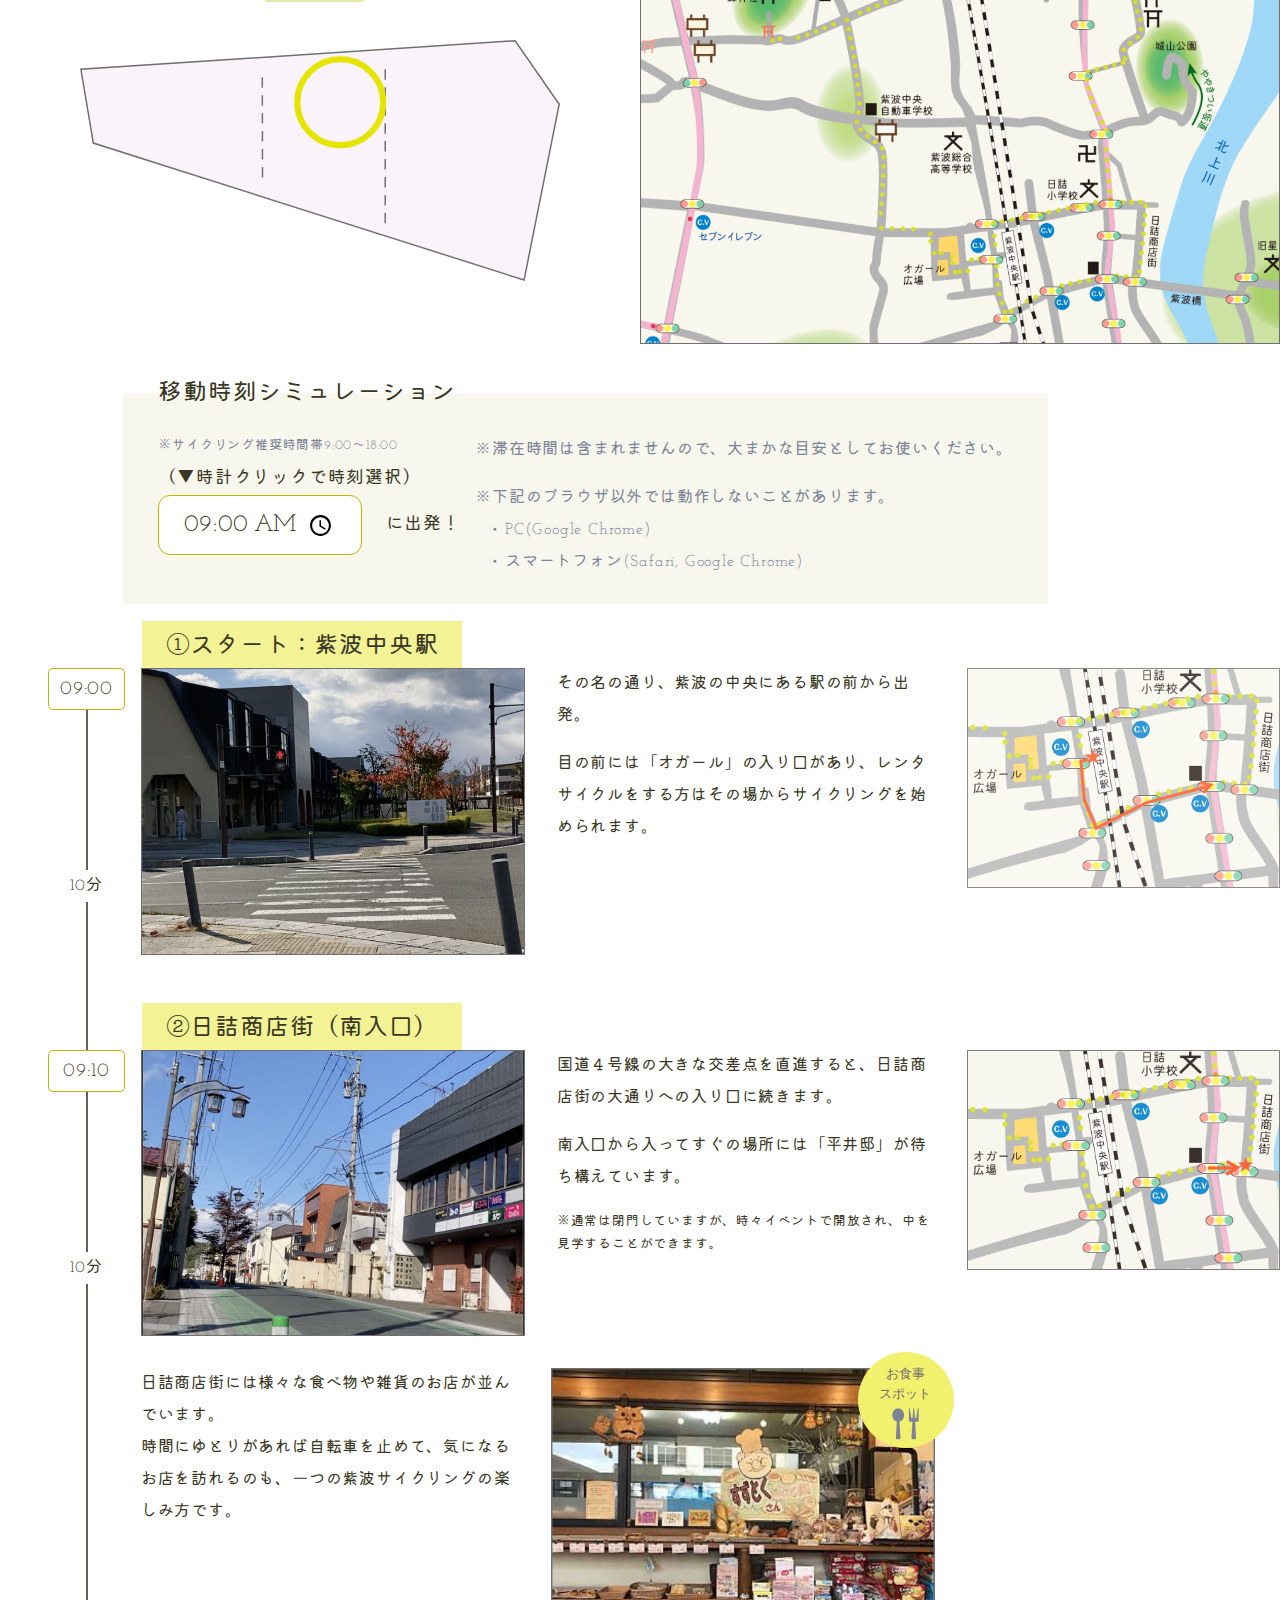
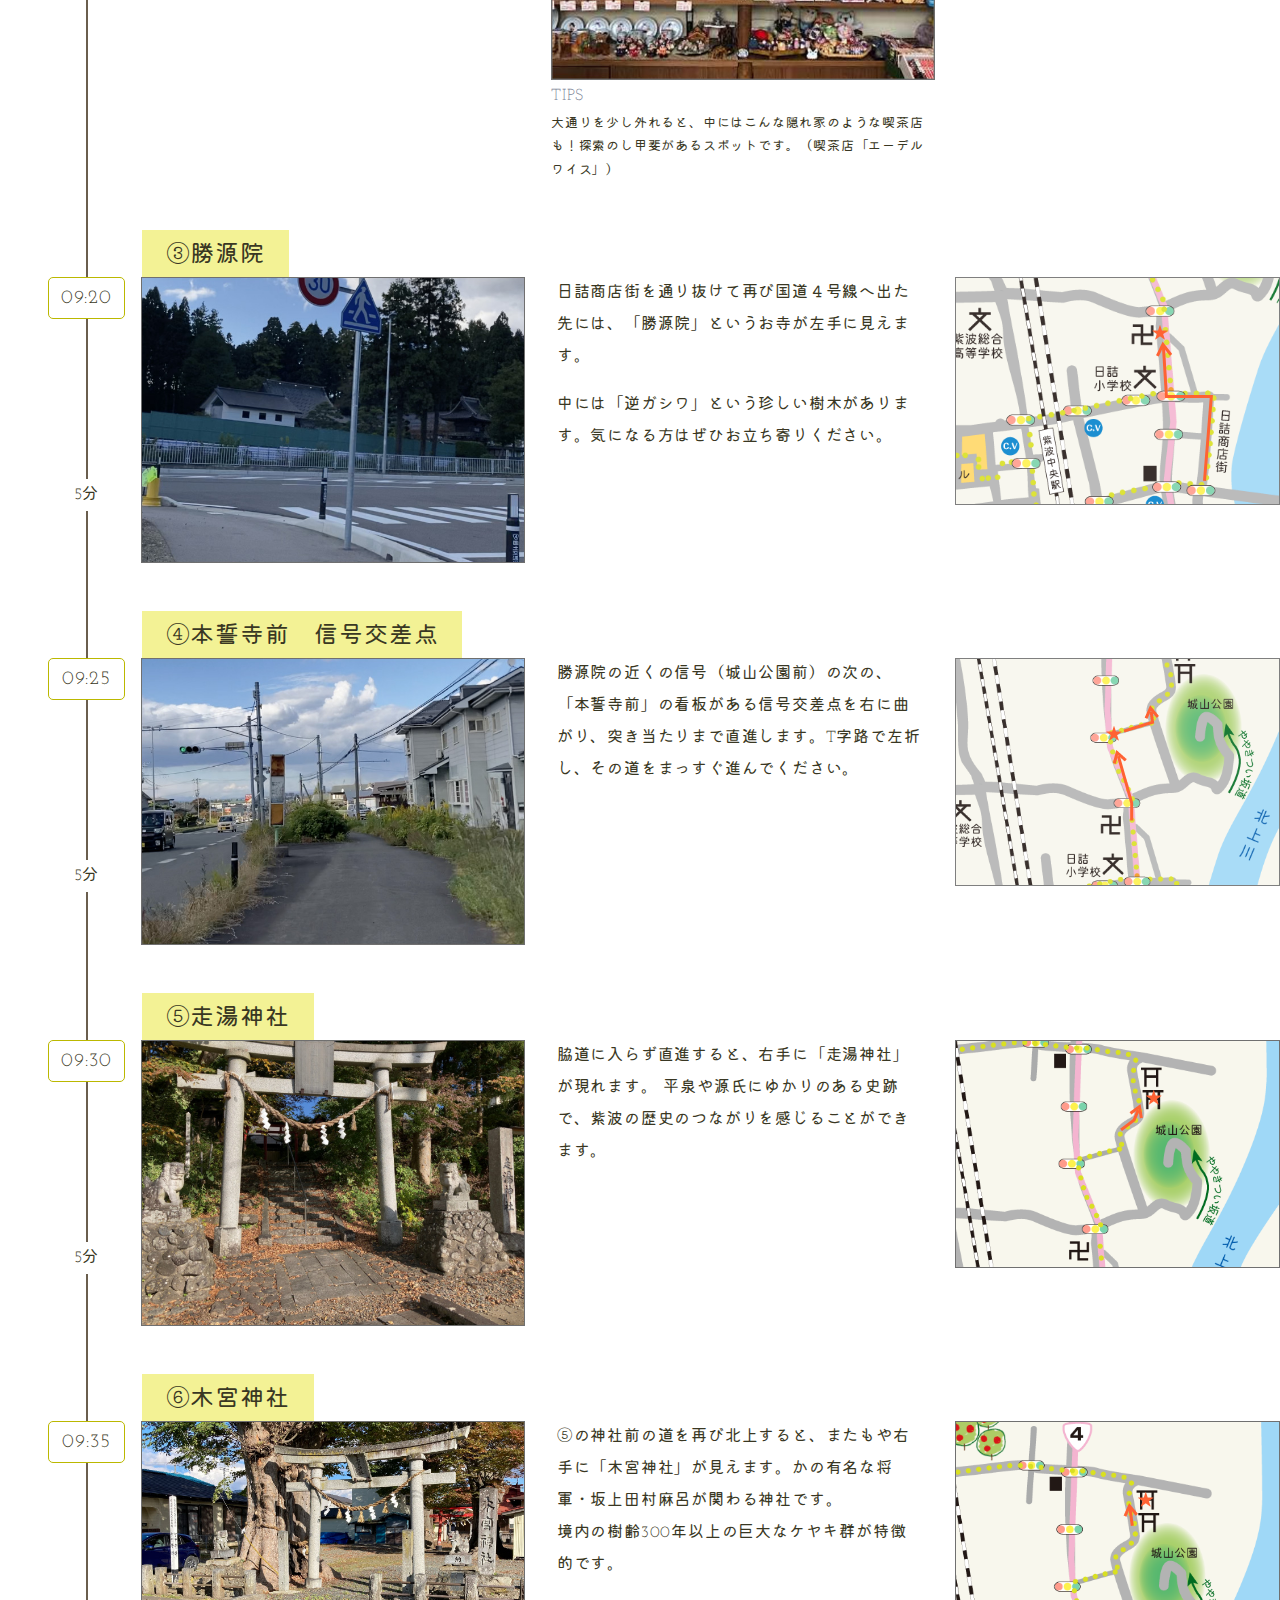
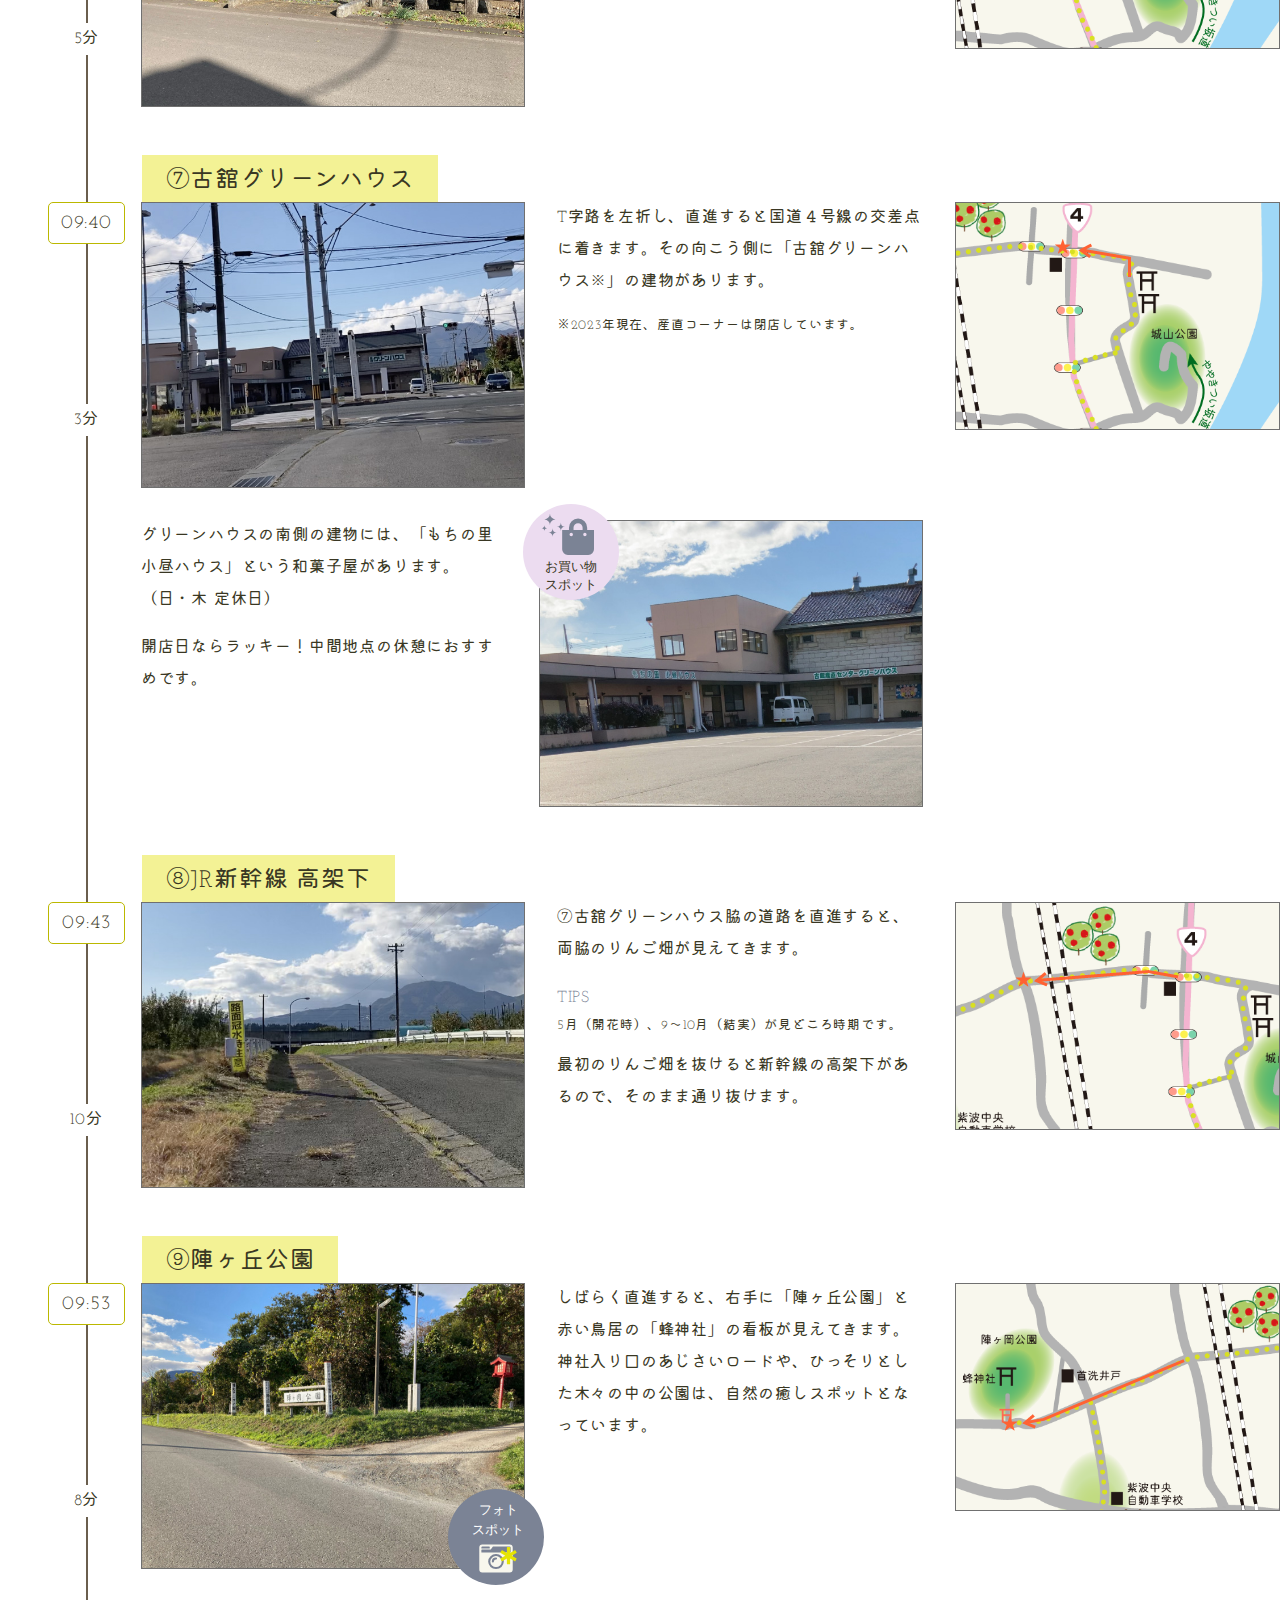
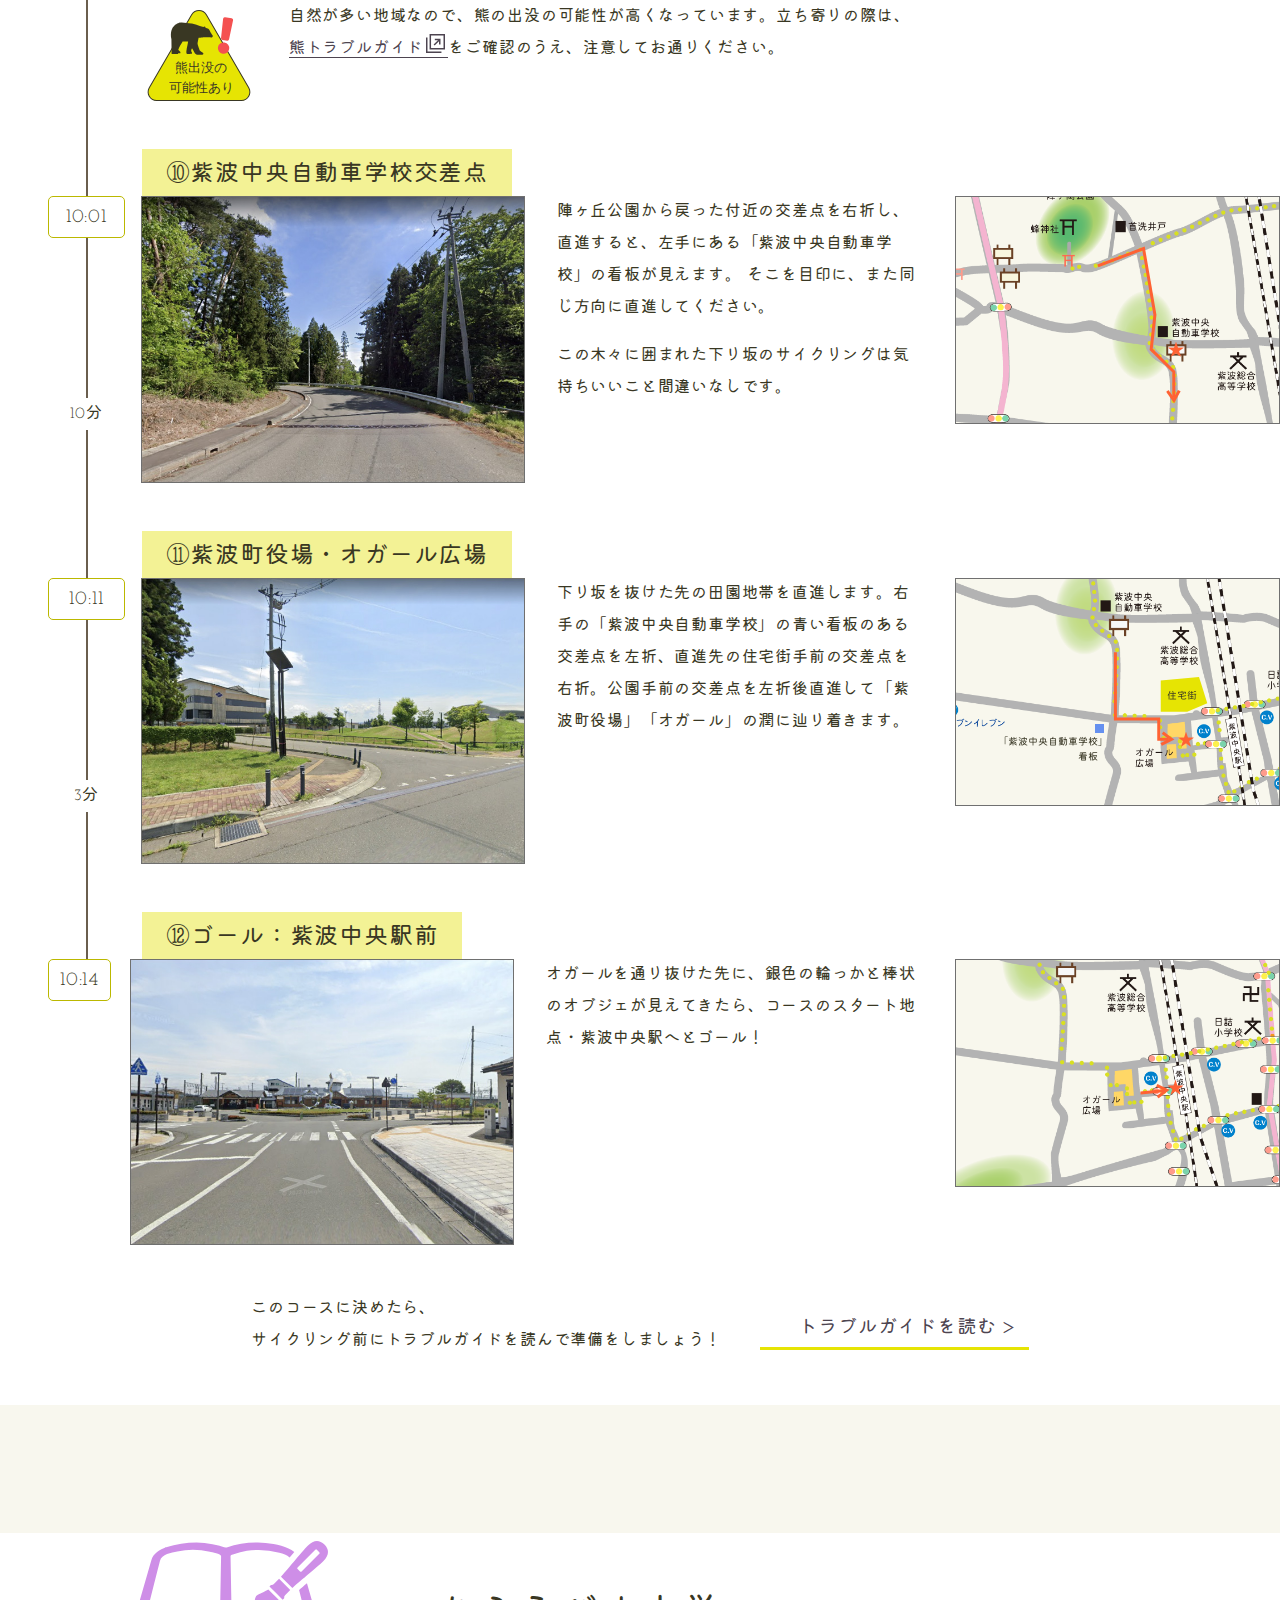
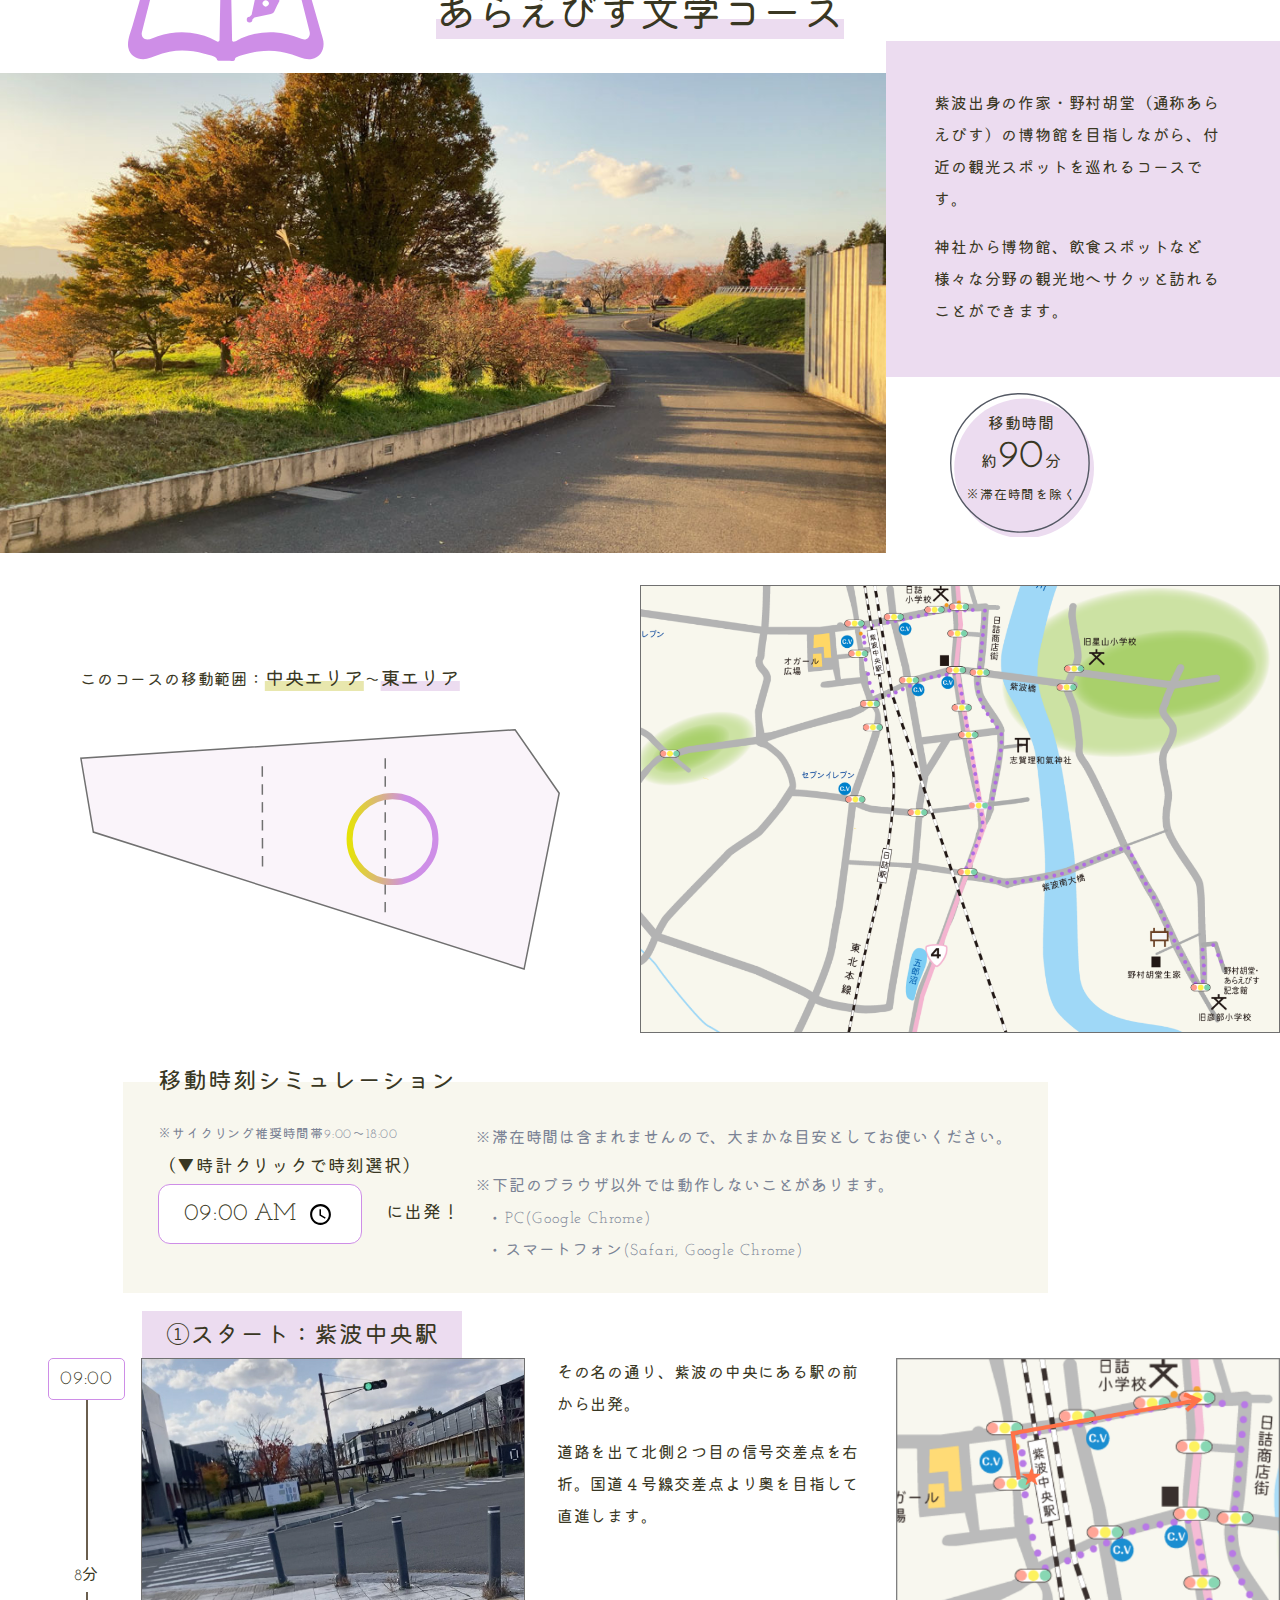
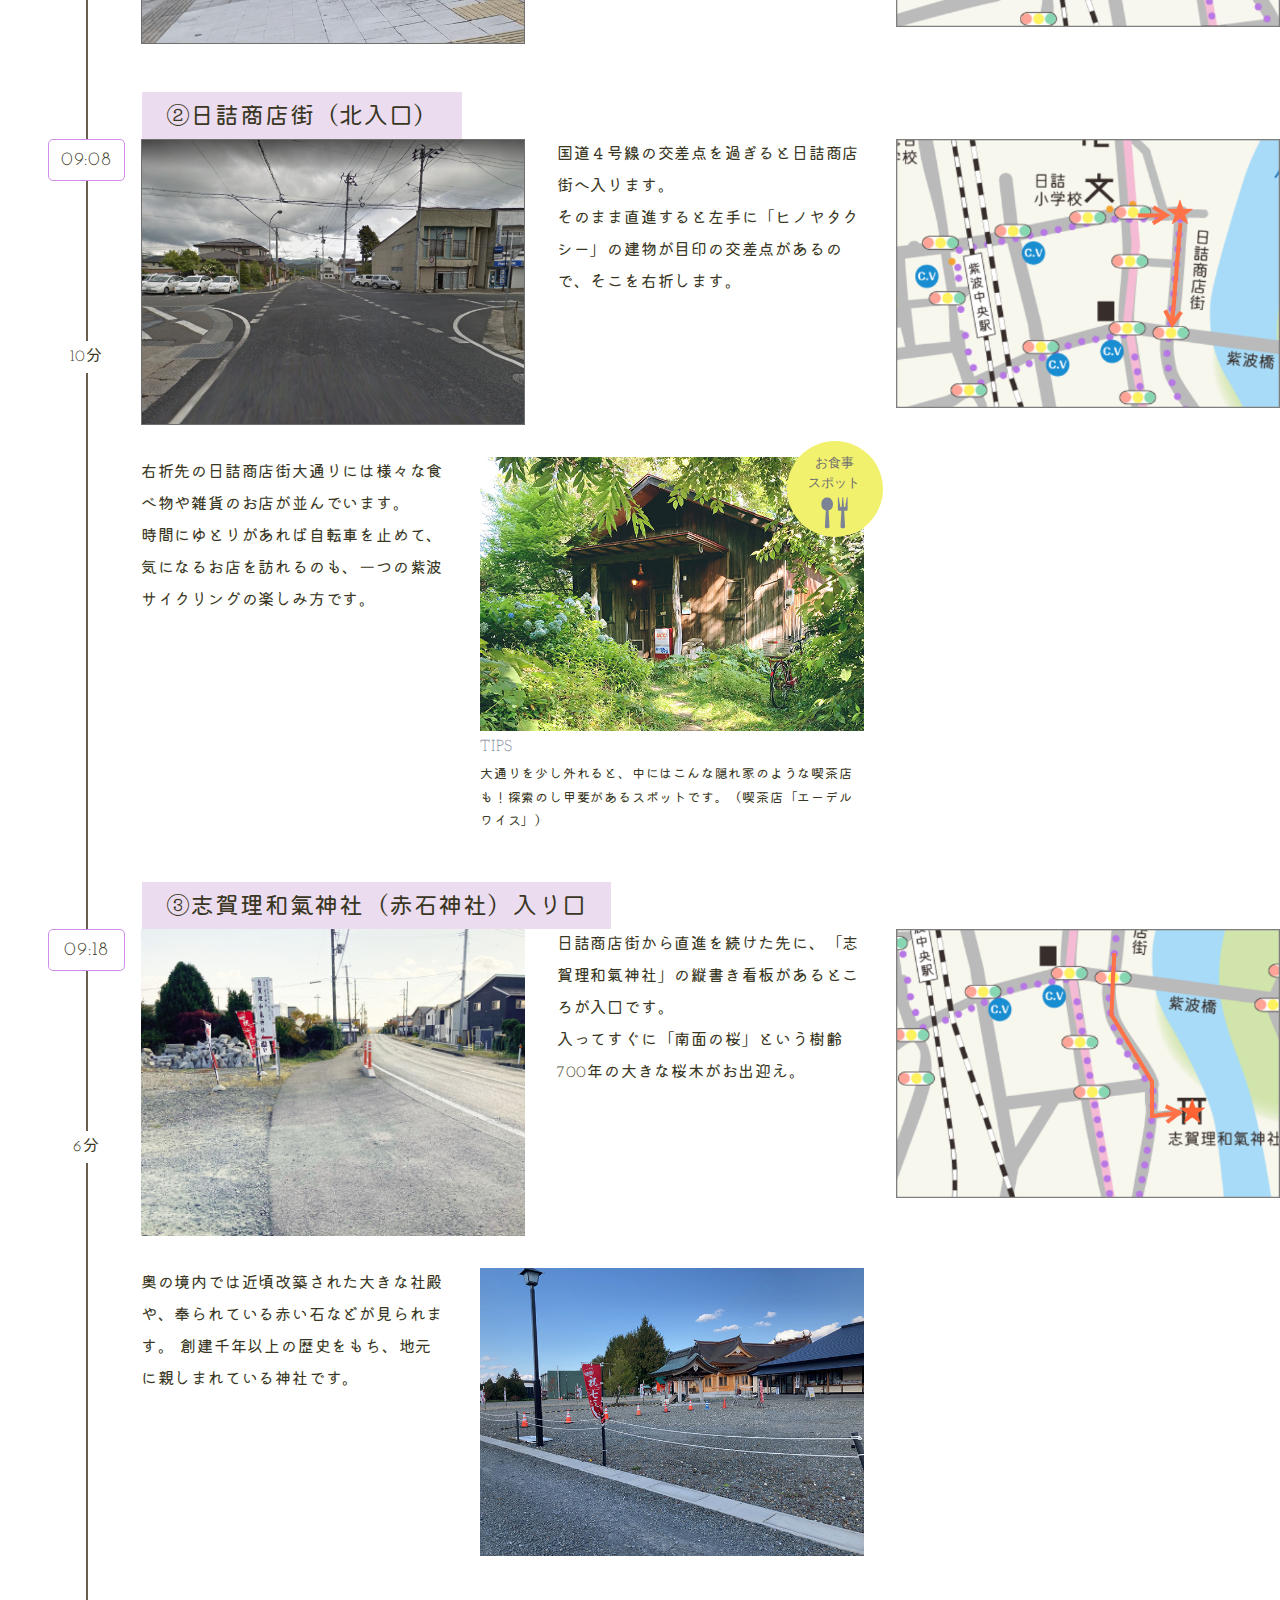
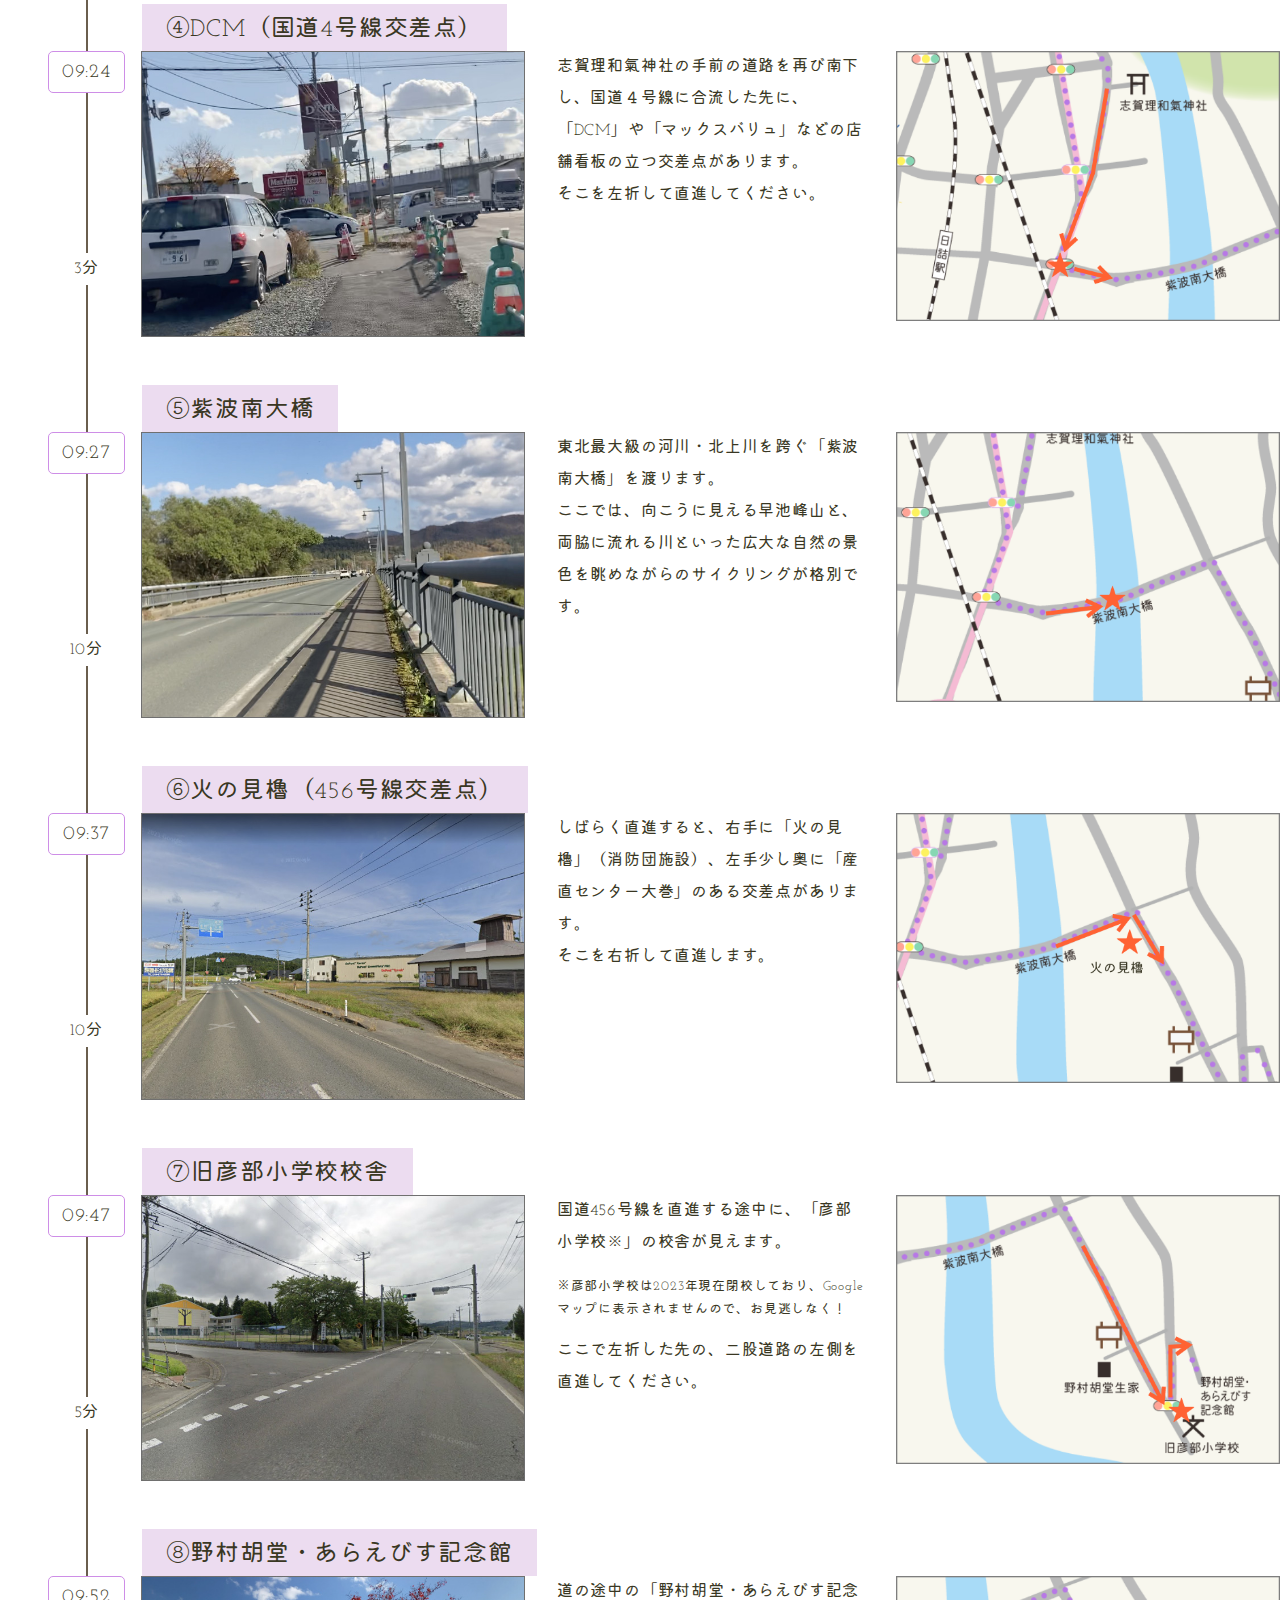
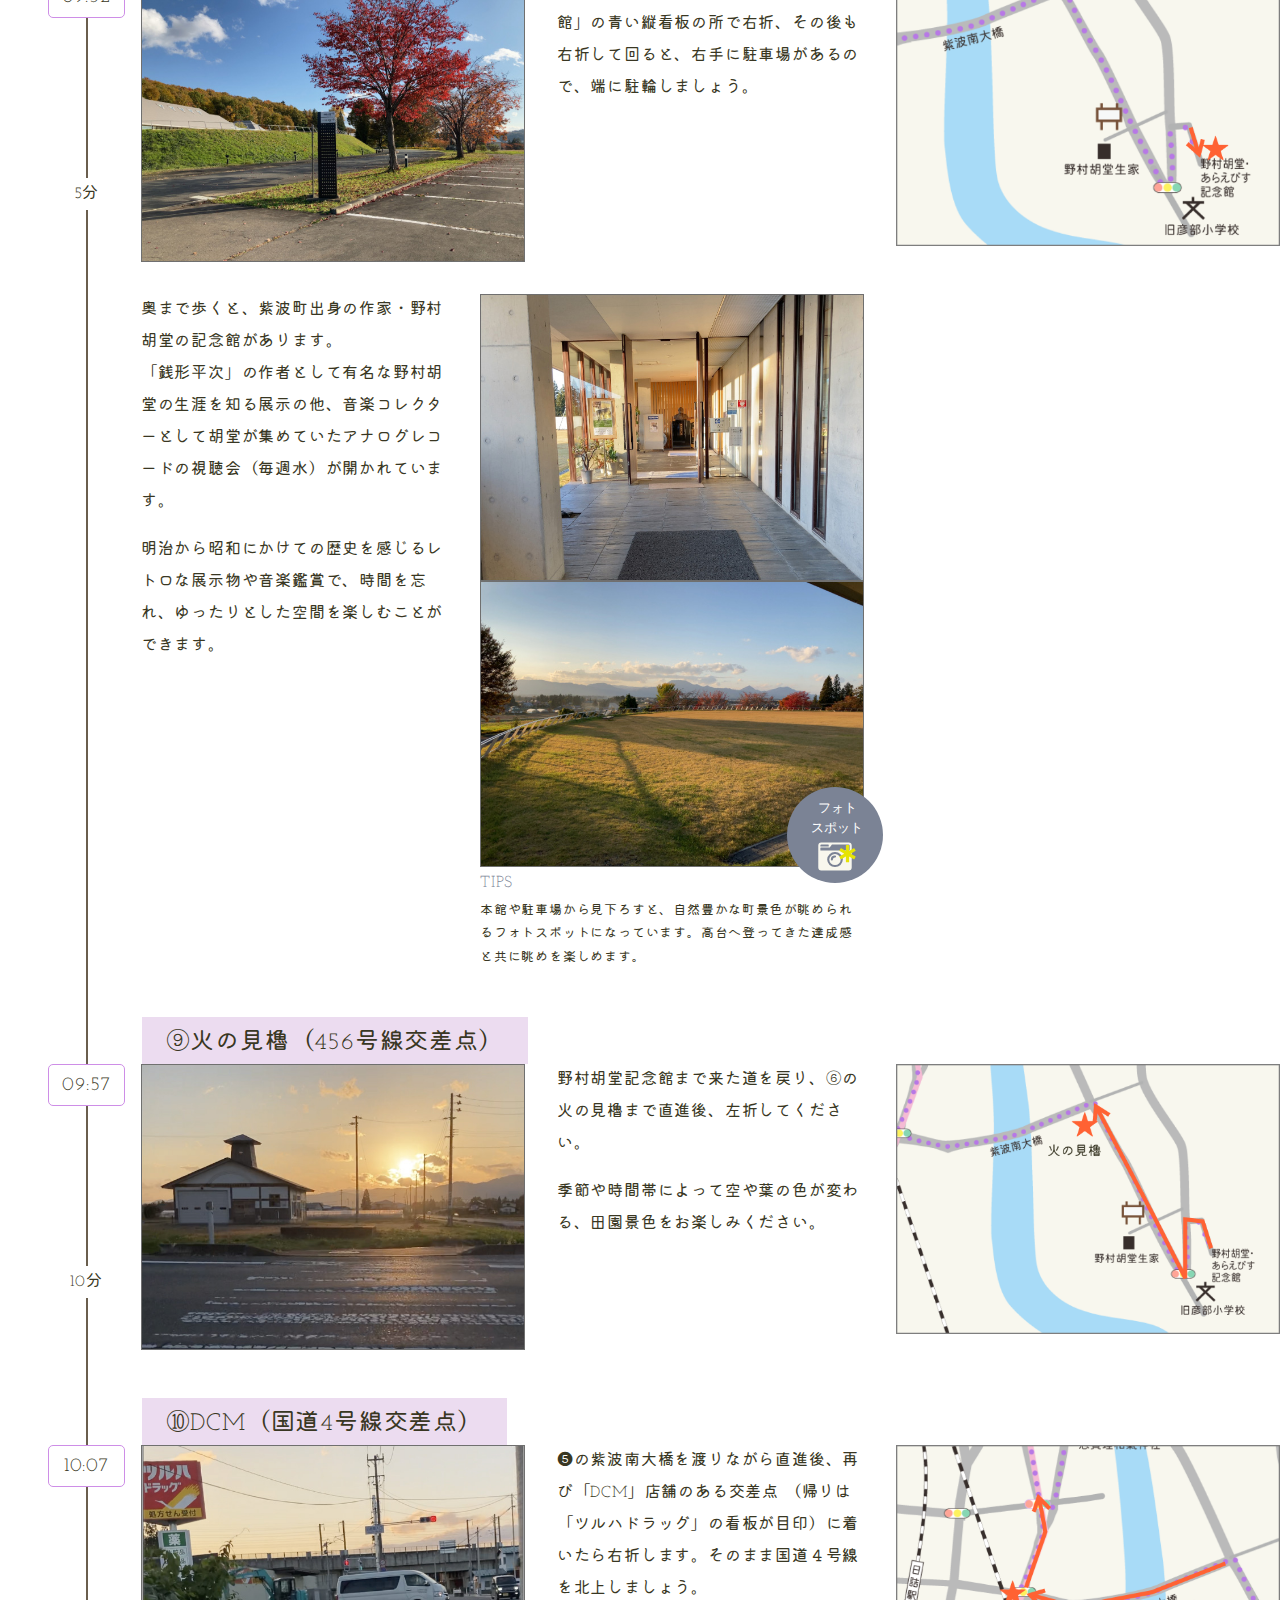
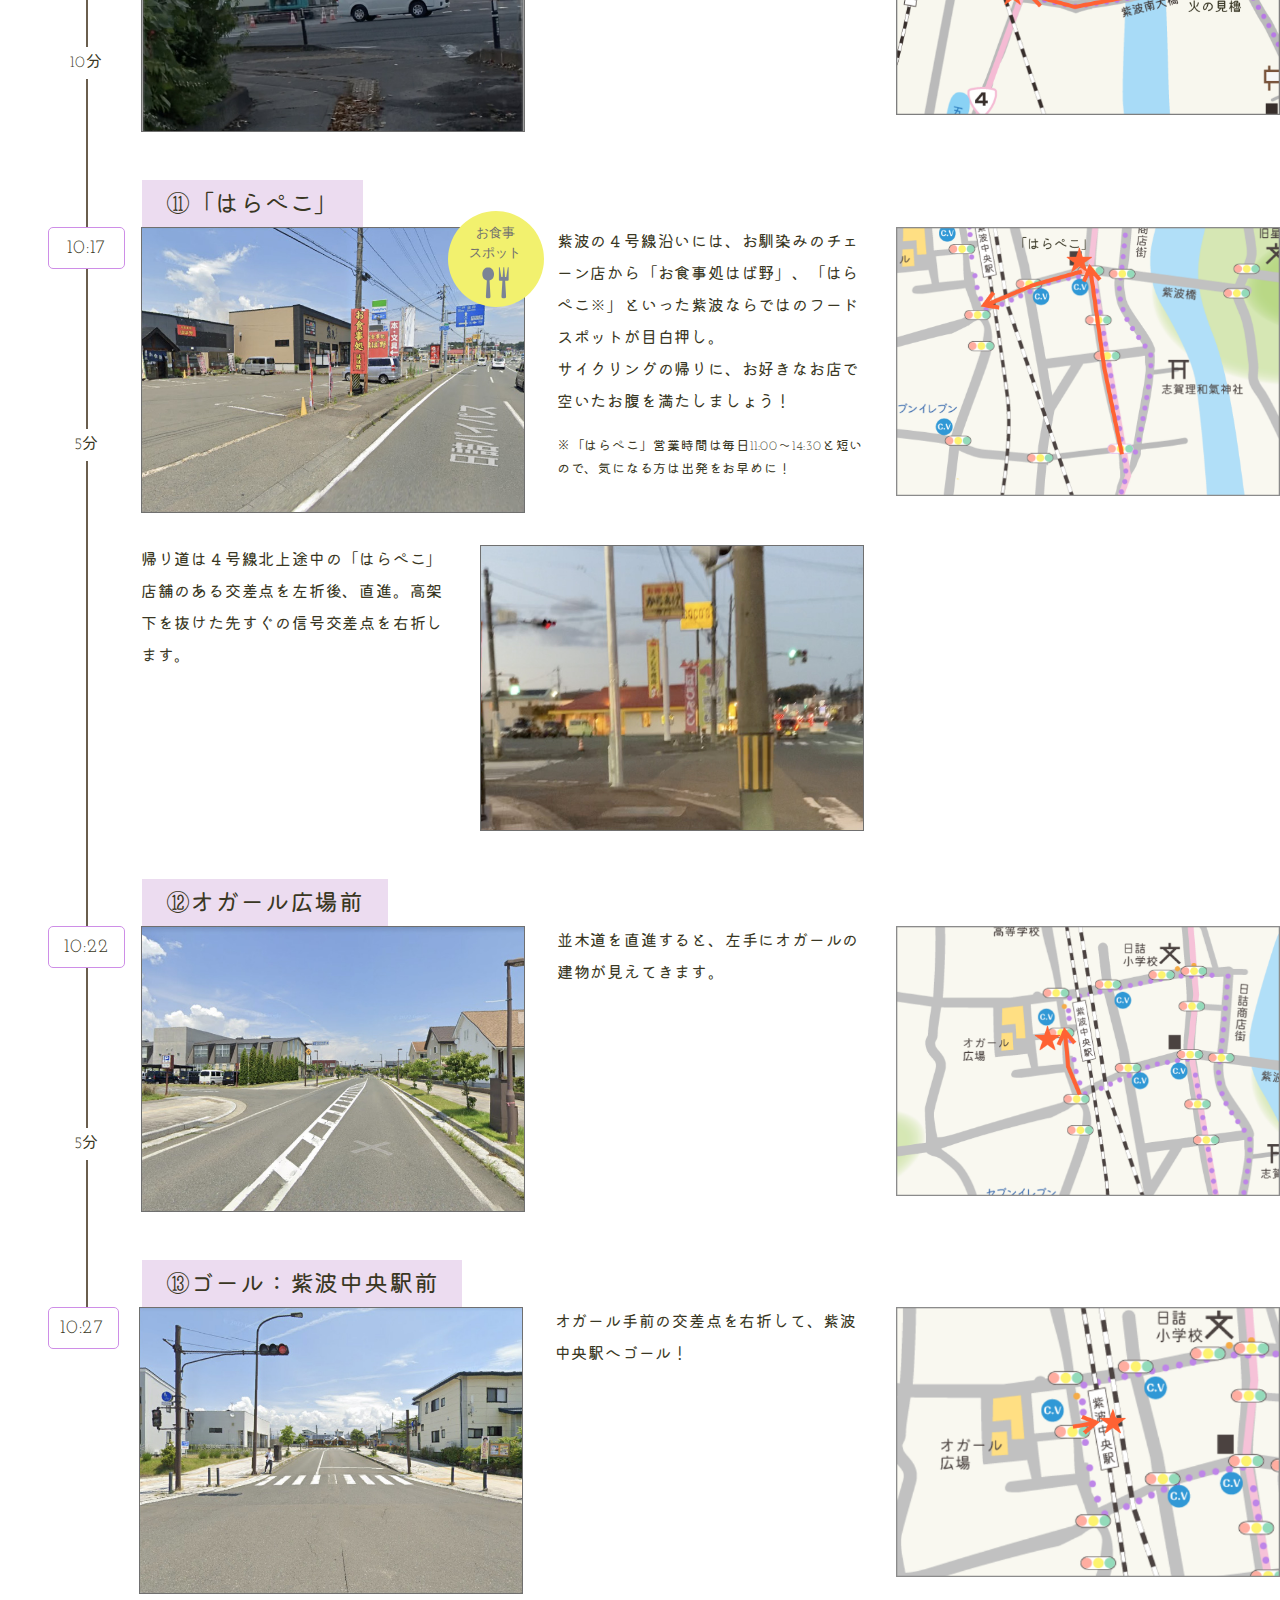
==== commit 00932b6e: "SCR Ver.2.0アップロード" ====
--- a/Cmap.html
+++ b/Cmap.html
@@ -28,7 +28,7 @@
                         <a class="under-link" id="guide-link" href="guide.html">トラブルガイド</a>
                     </li>
                     <li>
-                        <a class="under-link" href="#access">アクセス</a>
+                        <a class="under-link" href="index.html#access">アクセス</a>
                     </li>
                 </ul>    
             </nav>
@@ -47,15 +47,15 @@
             <p>さあ、色とりどりの景色と、あたたかい人々に会いに行こう！<br>
                 気軽に走れる2つのコースからお選びください。</p>
             <div class="container course-B">
-                <a href="#siseki">
+                <a class="Scourse-B" href="#siseki">
                     <div>
-                        <p>史跡探索コース</p>
+                        <p class="C-name">史跡探索コース</p>
                         <img src="img/siseki/kinomiya.jpg" alt="史跡コースマップのサムネイル">
                     </div>
                 </a>
-                <a href="#bungaku">
+                <a class="Scourse-B BcolorB" href="#bungaku">
                     <div>
-                        <p>あらえびす文学コース</p>
+                        <p class="C-name">あらえびす文学コース</p>
                         <img src="img/bungaku/kodo5.jpg" alt="史跡コースマップのサムネイル">
                     </div>
                 </a>
@@ -64,13 +64,13 @@
         </section>
 
         <article class="siseki-C" id="siseki">
-            <h2>史跡探索コース</h2>
+            <h2 class="under-text">史跡探索コース</h2>
             <div class="container siseki-about">
                 <img src="img/siseki/jingaoka.jpg" alt="陣ヶ丘公園の写真">
                 <div class="ex-box">
                     <div class="explain">
                         <p>紫波の歴史的なスポットを、中央エリアの範囲でお手軽に巡れるコースです。</p>
-                        <p>神社巡りや陣ヶ丘公園では<br>自然のエネルギーを感じられる、リフレッシュスポットとなっています。</p>
+                        <p>神社巡りや陣ヶ丘公園では、<br>自然のエネルギーを感じられる、リフレッシュスポットとなっています。</p>
                     </div>
                     <div class="move-T">
                         <p>移動時間<br>約<span class="big-text">80</span>分<br><span class="small-text">※滞在時間を除く</span></p>
@@ -89,7 +89,7 @@
                 <div class="container">
                     <div class="simu-L">
                         <p class="small-text">※サイクリング推奨時間帯9:00〜18:00</p>
-                        <p class="siseki-S">（&#9660;時計クリックで時刻選択）</p>
+                        <p id="select-text">（&#9660;時計クリックで時刻選択）</p>
                         <div class="container T-text">
                             <input type="time" id="sisekiTime" name="sisekiTime" value="09:00">
                             <p>に出発！</p>
@@ -116,7 +116,7 @@
                         <img src="img/siseki/photo/1.jpg" alt="史跡ポイント１風景">
                         <div class="ex-R">
                             <p>その名の通り、紫波の中央にある駅の前から出発。</p>
-                            <p>目の前には「オガール」の入り口があり、レンタサイクルする方はその場からサイクリングを始められます。</p>
+                            <p>目の前には「オガール」の入り口があり、レンタサイクルをする方はその場からサイクリングを始められます。</p>
                         </div>
                     </div>
                     <img src="img/siseki/map/1.png" alt="史跡ポイント１マップ">
@@ -141,9 +141,11 @@
                     <div class="point-ex container">
                         <p class="ex-L">日詰商店街には様々な食べ物や雑貨のお店が並んでいます。<br>時間にゆとりがあれば自転車を止めて、気になるお店を訪れるのも、一つの紫波サイクリングの楽しみ方です。</p>
                         <div>
-                            <img src="img/siseki/photo/2-2.jpg">
+                            <div class="food-mark">
+                                <img src="img/siseki/photo/2-2.jpg">
+                            </div>
                             <p class="tips">TIPS</p>
-                            <p class="small-text">「鈴徳商店」の手づくりパンは自転車旅のおやつにおすすめ！</p>
+                            <p class="small-text">大通りを少し外れると、中にはこんな隠れ家のような喫茶店も！探索のし甲斐があるスポットです。（喫茶店「エーデルワイス」）</p>
                         </div>
                     </div>
                 </div>
@@ -237,7 +239,9 @@
                             <p>グリーンハウスの南側の建物には、「もちの里小昼ハウス」という和菓子屋があります。<br>（日・木 定休日）</p>
                             <p>開店日ならラッキー！中間地点の休憩におすすめです。</p>
                         </div>
+                        <div class="shop-mark">
                             <img src="img/siseki/photo/7-2.jpg">
+                        </div>
                     </div>
                 </div>
                     <img src="img/siseki/map/7.png" alt="史跡ポイント7マップ">
@@ -272,7 +276,9 @@
                 <div class="container point-clm">
                 <div>
                     <div class="point-ex container">
-                        <img src="img/siseki/photo/9.jpg" alt="史跡ポイント9風景">
+                        <div class="photo-mark">
+                            <img src="img/siseki/photo/9.jpg" alt="史跡ポイント9風景">
+                        </div>
                         <div class="ex-R">
                             <p>しばらく直進すると、右手に「陣ヶ丘公園」と赤い鳥居の「蜂神社」の看板が見えてきます。<br>
                                 神社入り口のあじさいロードや、ひっそりとした木々の中の公園は、自然の癒しスポットとなっています。</p>
@@ -343,7 +349,7 @@
         </article>
 
         <article class="bungaku-C" id="bungaku">
-            <h2>あらえびす文学コース</h2>
+            <h2 class="under-text">あらえびす文学コース</h2>
             <div class="container bungaku-about">
                 <img src="img/bungaku/kodo4.jpg" alt="あらえびす記念館の写真">
                 <div class="ex-box">
@@ -368,7 +374,7 @@
                 <div class="container">
                     <div class="simu-L">
                         <p class="small-text">※サイクリング推奨時間帯9:00〜18:00</p>
-                        <p class="bungaku-S">（&#9660;時計クリックで時刻選択）</p>
+                        <p id="select-text">（&#9660;時計クリックで時刻選択）</p>
                         <div class="container T-text">
                             <input type="time" id="bungakuTime" name="bungakuTime" value="09:00">
                             <p>に出発！</p>
@@ -415,13 +421,15 @@
                             <p>国道４号線の交差点を過ぎると日詰商店街へ入ります。<br>そのまま直進すると左手に「ヒノヤタクシー」の建物が目印の交差点があるので、そこを右折します。</p>
                         </div>
                     </div>
-                    <div id="Btime point-ex container">
+                    <div class="point-ex container">
                         <p class="ex-L">右折先の日詰商店街大通りには様々な食べ物や雑貨のお店が並んでいます。<br>
                             時間にゆとりがあれば自転車を止めて、気になるお店を訪れるのも、一つの紫波サイクリングの楽しみ方です。</p>
                         <div>
-                            <img src="img/bungaku/photo/2-2.jpg">
+                            <div class="food-mark">
+                                <img src="img/bungaku/photo/2-2.jpg">
+                            </div>
                             <p class="tips">TIPS</p>
-                            <p class="small-text">「鈴徳商店」の手づくりパンは自転車旅のおやつにおすすめ！</p>
+                            <p class="small-text">大通りを少し外れると、中にはこんな隠れ家のような喫茶店も！探索のし甲斐があるスポットです。（喫茶店「エーデルワイス」）</p>
                         </div>
                     </div>
                 </div>
@@ -437,7 +445,7 @@
                 <div class="container point-clm">
                 <div>
                     <div class="point-ex container">
-                        <img src="img/bungaku/photo/3.jpg" alt="文学ポイント3風景">
+                        <img src="img/bungaku/akaisi.jpg" alt="文学ポイント3風景">
                         <div class="ex-R">
                             <p>日詰商店街から直進を続けた先に、「志賀理和氣神社」の縦書き看板があるところが入口です。<br>
                                 入ってすぐに「南面の桜」という樹齢700年の大きな桜木がお出迎え。</p>
@@ -546,7 +554,9 @@
                         </div>
                         <div>
                             <img src="img/bungaku/photo/8-2.jpg">
-                            <img src="img/bungaku/photo/8-3.jpg">
+                            <div class="photo-mark">
+                                <img src="img/bungaku/photo/8-3.jpg">
+                            </div>
                             <p class="tips">TIPS</p>
                             <p class="small-text">本館や駐車場から見下ろすと、自然豊かな町景色が眺められるフォトスポットになっています。高台へ登ってきた達成感と共に眺めを楽しめます。</p>
                         </div>
@@ -597,7 +607,9 @@
                 <div class="container point-clm">
                     <div>
                         <div class="point-ex container">
-                            <img src="img/bungaku/photo/11.jpg" alt=“文学ポイント11風景">
+                            <div class="food-mark">
+                                <img src="img/bungaku/photo/11.jpg" alt=“文学ポイント11風景">
+                            </div>
                             <div class="ex-R">
                                 <p>紫波の４号線沿いには、お馴染みのチェーン店から「お食事処はば野」、「はらぺこ※」といった紫波ならではのフードスポットが目白押し。<br>
                                     サイクリングの帰りに、お好きなお店で空いたお腹を満たしましょう！</p>
--- a/css/main.css
+++ b/css/main.css
@@ -31,6 +31,14 @@
   width: 60em;
   margin: 0 auto;
 }
+section.anke {
+  background-color: #ECDCF0;
+  margin-bottom: 5em;
+}
+div.ank {
+  margin: 0 auto;
+  width: 45em;
+}
 article:not(.siseki-C, .bungaku-C) {
   background-color: #fff;
   width: 65em;
@@ -69,6 +77,9 @@
 p:not(:last-of-type, .tips, .number) {
   margin-bottom: 1em;
 }
+p.C-name {
+  font-size: larger;
+}
 
 .top-down {
   margin-top: 3em;
@@ -98,11 +109,11 @@
   text-align: right;
 }
 
-a:not(.scroll-b .link-B, .Scolor2, .Bcolor, .under-link, .select-link) {
+a:not(.scroll-b .link-B, .Scolor2, .Bcolor, .under-link, .select-link, .sq-B) {
   color: #4D4450;
   transition-duration: .2s;
 }
-a:not(.scroll-b .link-B, .Scolor2, .Bcolor, .under-link, .select-link):hover {
+a:not(.scroll-b .link-B, .Scolor2, .Bcolor, .under-link, .select-link, .sq-B):hover {
   color: #8e8c00;
   transition-duration: .2s;
 }
@@ -152,6 +163,74 @@
 }
 #ac-B {
   cursor: pointer;
+}
+.SP-rb {
+  position: relative;
+}
+a.Scourse-B {
+  position: relative;
+  transition-duration: .3s;
+}
+a.Scourse-B::before, a.Bcourse-B::before {
+  border: solid 2px;
+  display: block;
+  content: '';
+  position: absolute; 
+  z-index: 5;
+  transition-duration: .3s;
+  opacity: 0;
+  width: 100%;
+  top: 2em;
+}
+a.Scourse-B::before {
+  background-color: #8e8c00;
+  border-color:  #E6E403;
+  height: calc(100% - 1.5em);
+}
+a.Bcourse-B::before {
+  background-color: #4D4450;
+  border-color: #CE8EE7;
+  top: 0;
+  height: calc(100% - 2.5em);
+}
+a.Scourse-B:hover:before, a.Bcourse-B:hover:before {
+  opacity: 0.5;
+}
+a.Scourse-B::after, a.Bcourse-B::after {
+  content: '';
+  background-image: url(../img/top/cycling.svg);
+  background-repeat: no-repeat;
+  background-size: auto;
+  width: 5em;
+  height: 5em;
+  font-size: x-large;
+  display: block;
+  position: absolute; 
+  transform: scale(-1,1);
+  top: 50%;
+  left: 40%;
+  z-index: 7;
+  opacity: 0;
+  transition-duration: .3s;
+}
+a.Scourse-B:hover::after, a.Bcourse-B:hover::after {
+  opacity: 1;
+  transition-duration: .3s;
+}
+a.sq-B {
+  font-size: x-large;
+  display: inline-block;
+  border: #fff solid 2px;
+  background-color: #8e8c00;
+  color: #fff;
+  padding: 1em 2em;
+  margin-top: 1em;
+  transition-duration: .3s;
+  border-radius: 5px;
+}
+a.sq-B:hover {
+  background-color: #bbb800;
+  transition-duration: .3s;
 }
 
 .Scolor {
@@ -444,27 +523,35 @@
 }
 
 section.C-map {
+  height: auto;
   position: relative;
 }
 .C-map h2 {
   color: #bbb800;
 }
 .C-map .container {
+  height: auto;
   justify-content: space-between;
 }
-
 .siseki-B {
   width: 48%;
 }
-.siseki-B img {
-  width: 100%;
-}
-
+.siseki-B img, .siseki-B img {
+  width: 100%;
+  height: 70%;
+  object-fit: cover;
+}
+.siseki-B p.C-name {
+  margin-top: 1em;
+}
 .bungaku-B {
   width: 48%;
 }
 .bungaku-B img {
   width: 100%;
+}
+.bungaku-B p.C-name {
+  margin-top: 0.5em;
 }
 
 section.T-guide {
@@ -527,9 +614,7 @@
 .Tg-img img {
   width: 100%;
 }
-p.C-name {
-  font-size: larger;
-}
+
 
 section.access {
   position: relative;
@@ -1142,8 +1227,17 @@
 
 @media screen and (max-width: 959px) {
 	/* 959px以下に適用されるCSS（タブレット用） */
-  section:not(.wid, .access), .wid-cont {
+  section:not(.wid, .access, .anke), .wid-cont {
     width: 45em;
+  }
+  section.anke {
+    width: 100%;
+    margin: 0 0 5em;
+  }
+  div.ank {
+    margin: 0 0 5em;
+    width: 100vw;
+    padding: 0 2em;
   }
   article:not(.siseki-C, .bungaku-C) {
     width: 45em;
@@ -1482,11 +1576,14 @@
 
   .index div {
     width: 100%;
-    padding: 1em 2em;
+    padding: 2em 2em 1em;
+  }
+  .index li {
+    font-size: medium;
   }
   article.attention, article.prepare, article.shops{
     width: 100%;
-    margin: 0 auto;
+    margin: 0 auto 5em;
     padding: 1em 2em;
   }
   article.attention h2, article.prepare h2, article.shops h2 {
@@ -1525,8 +1622,15 @@
     font-size: small;
     margin-top: 1em;
   }
-  .rental-ex {
+  .prepare .rental-ex {
     padding: 0 1em 1em;
+  }
+  .prepare .rental-ex dt {
+    text-align: center;
+    font-size: large;
+  }
+  .shops .rental-ex {
+    padding: 0 1em 1em 2em;
   }
   .rental-ex dt {
     width: auto;
--- a/css/map.css
+++ b/css/map.css
@@ -32,6 +32,10 @@
     justify-content: space-between;
     margin-top: 1em;
 }
+a.Scourse-B.BcolorB::before {
+    background-color: #4D4450;
+    border-color: #CE8EE7;
+}
 
 article {
     margin-top: 8em;
@@ -54,6 +58,35 @@
     object-fit: cover;
     position: relative;
     z-index: 2;
+}
+.siseki-C h2, .bungaku-C h2 {
+    position: relative;
+}
+.siseki-C h2.under-text::before, .bungaku-C h2.under-text::before {
+    background-repeat: no-repeat;
+    background-size: 100%;
+    display: block;
+    content: '';
+    position: absolute; 
+    width: 5em;
+    height: 5em;
+}
+.siseki-C h2.under-text::before {
+    left: 20vw;
+    top: -2em;
+    background-image: url(../img/siseki/torii.svg);
+}
+.bungaku-C h2.under-text::before {
+    background-image: url(../img/bungaku/note.svg);
+    top: -1em;
+    left: 10vw;
+}
+
+.siseki-C h2.under-text {
+    text-decoration-color: #F3F295;
+}
+.bungaku-C h2.under-text {
+    text-decoration-color: #ECDCF0;
 }
 .ex-box {
     width: 40vw;
@@ -173,6 +206,7 @@
 .bungaku-C input {
     border-color: #CE8EE7;
 }
+
 p.point-N {
     font-size: x-large;
     margin-left: 5.9em;
@@ -238,6 +272,7 @@
     padding: 0 5px;
     margin: 0 auto;
 }
+
 .point-clm {
     align-items: flex-start;
     margin-bottom: 2em;
@@ -278,6 +313,35 @@
     height: auto;
 }
 
+.food-mark, .shop-mark, .photo-mark {
+    position: relative;
+}
+.food-mark::before, .shop-mark::before, .photo-mark::before  {
+    z-index: 3;
+    background-repeat: no-repeat;
+    background-size: 100%;
+    display: inline-block;
+    content: '';
+    position: absolute; 
+    width: 6em;
+    height: 6em;
+}
+.food-mark::before {
+    top: -1em;
+    left: 80%;
+    background-image: url(../img/icon/food.svg);
+}
+.shop-mark::before {
+    top: -1em;
+    left: -1em;
+    background-image: url(../img/icon/shopping.svg);
+}
+.photo-mark::before {
+    top: 72%;
+    left: 80%;
+    background-image: url(../img/icon/photo.svg);
+}
+
 @media screen and (max-width: 959px) {
 	/* 959px以下に適用されるCSS（タブレット用） */
     .siseki-about, .bungaku-about {
@@ -307,6 +371,17 @@
         width: 100%;
         margin-bottom: 1em;
     }
+    .siseki-C h2.under-text::before {
+        left: 5vw;
+        width: 20%;
+    }
+    .bungaku-C h2.under-text::before {
+        left: 3vw;
+        width: 20%;
+    }
+    .ex-L {
+        margin-bottom: 1em;
+    }
     .ex-R {
         margin-left: 0;
     }
@@ -334,6 +409,9 @@
     .C-select .wid-cont {
         width: 90vw;
         margin: 0 auto;
+    }
+    .BcolorB p.C-name {
+        margin-top: 1em;
     }
     article h2 {
         max-width: 7.5em;
@@ -357,6 +435,15 @@
         margin: 1em auto 0;
         z-index: 0;
         position: relative;
+    }
+    .siseki-C h2.under-text::before  {
+        width: 30%;
+        left: 0;
+    }
+    .bungaku-C h2.under-text::before {
+        width: 35%;
+        left: 0;
+        top: -2em;
     }
     .siseki-M div, .bungaku-M div {
         margin: 5em auto 1em;
@@ -408,4 +495,11 @@
     div.next-G {
         width: 90vw;
     }
+    .food-mark::before, .shop-mark::before, .photo-mark::before  {
+        width: 4em;
+        height: 4em;
+    }
+    .photo-mark::before {
+        top: 60%;
+    }
 }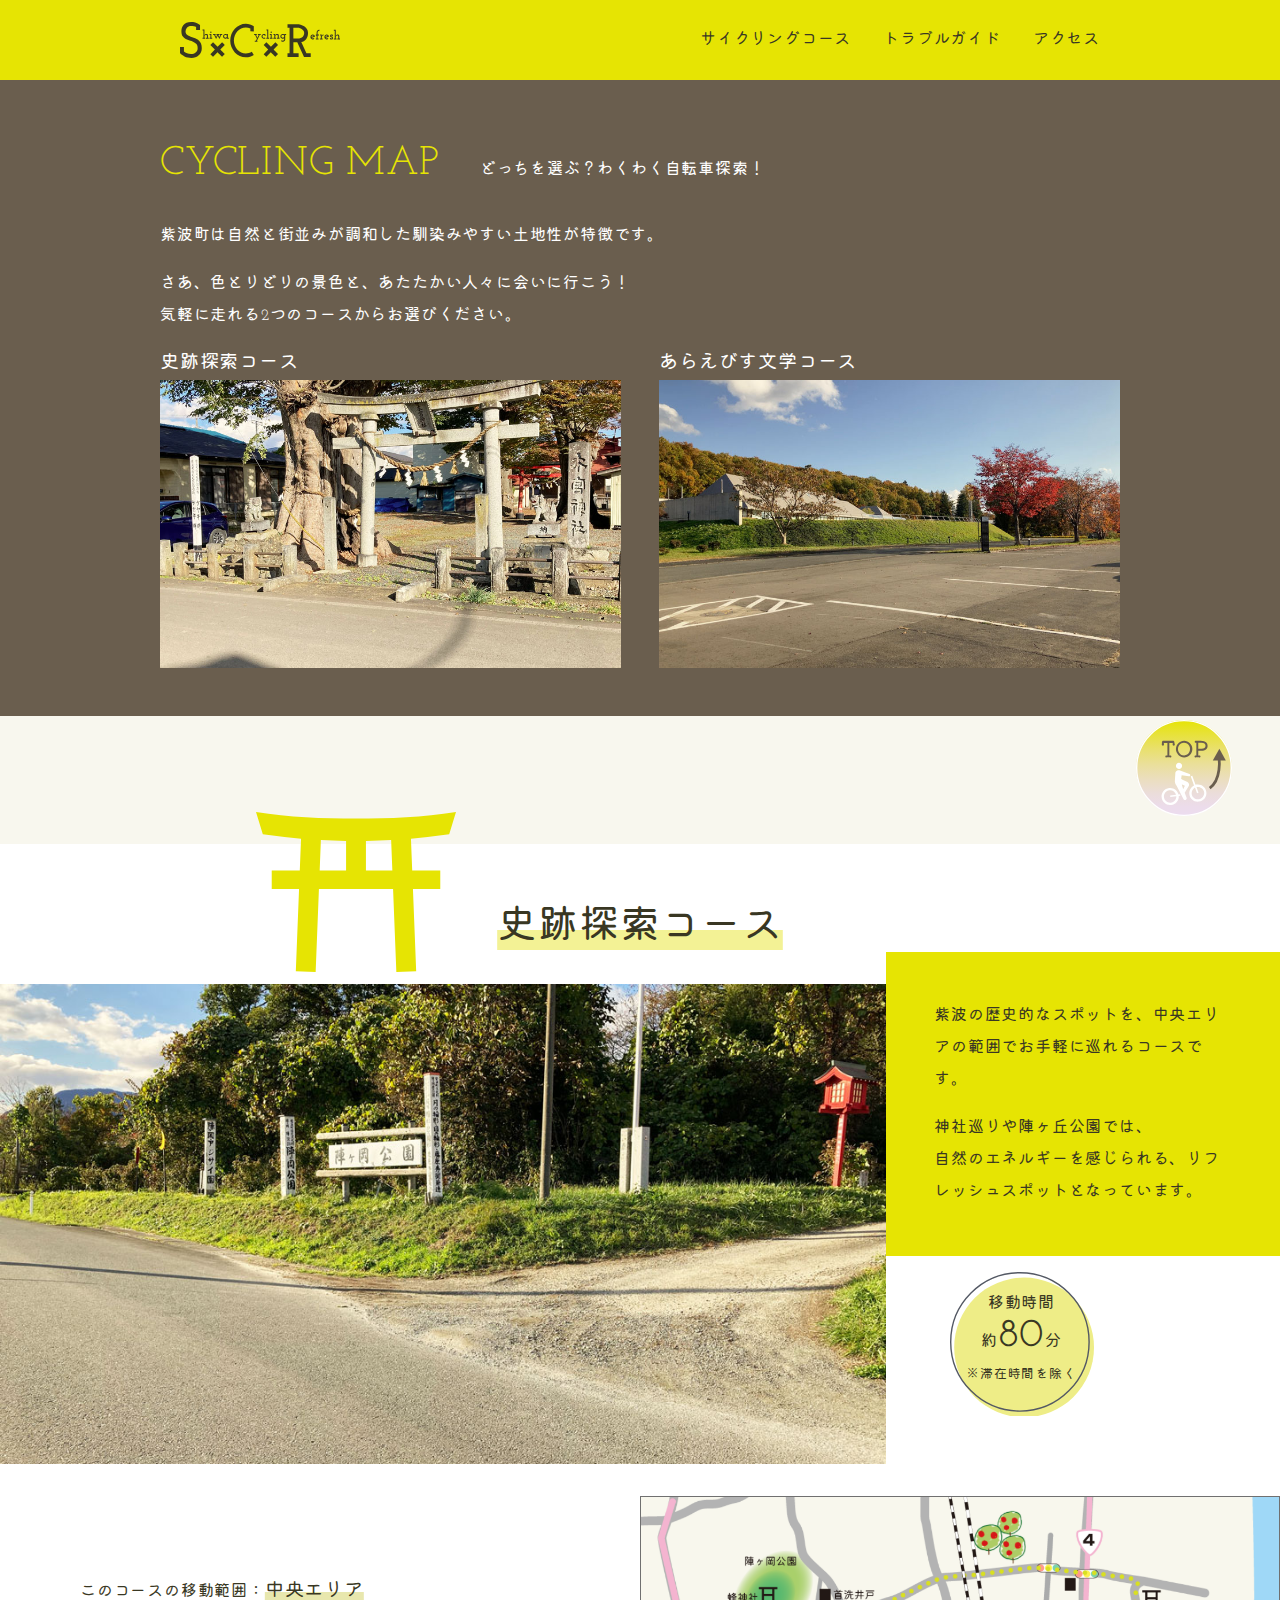
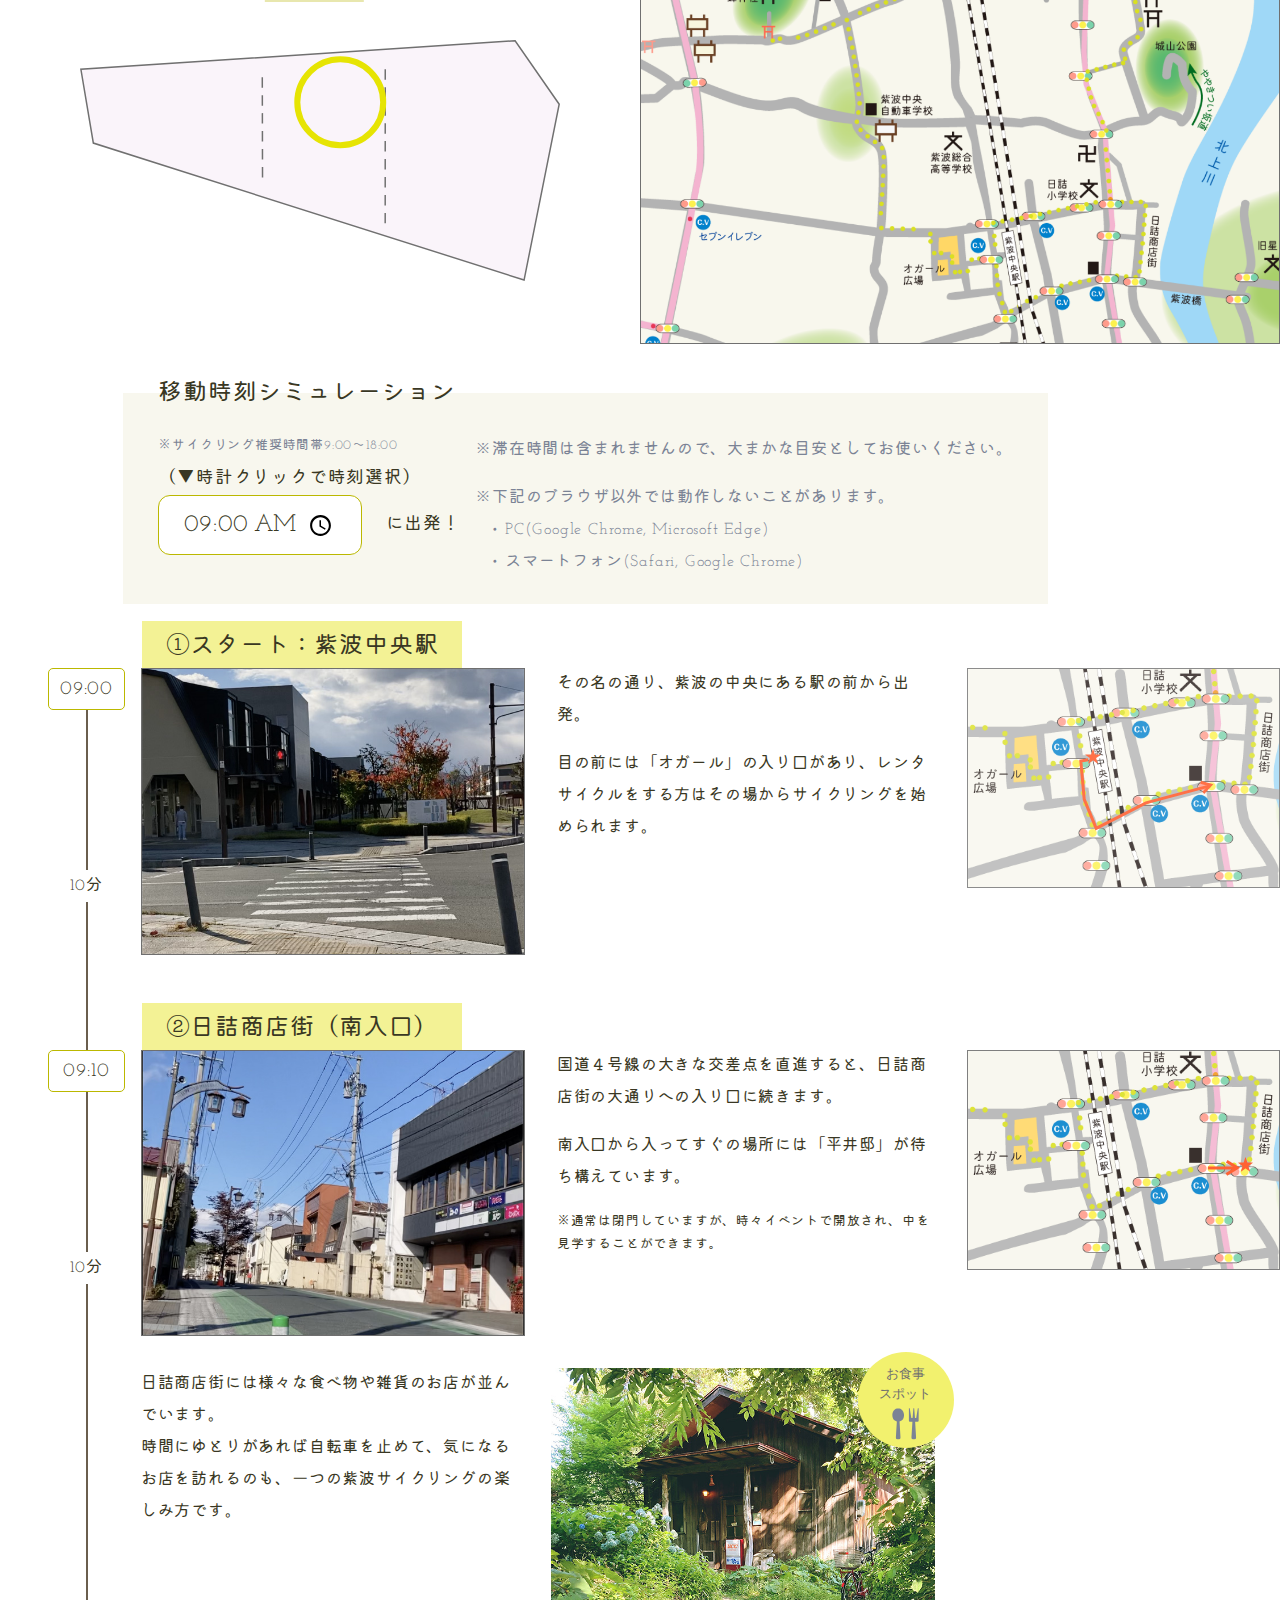
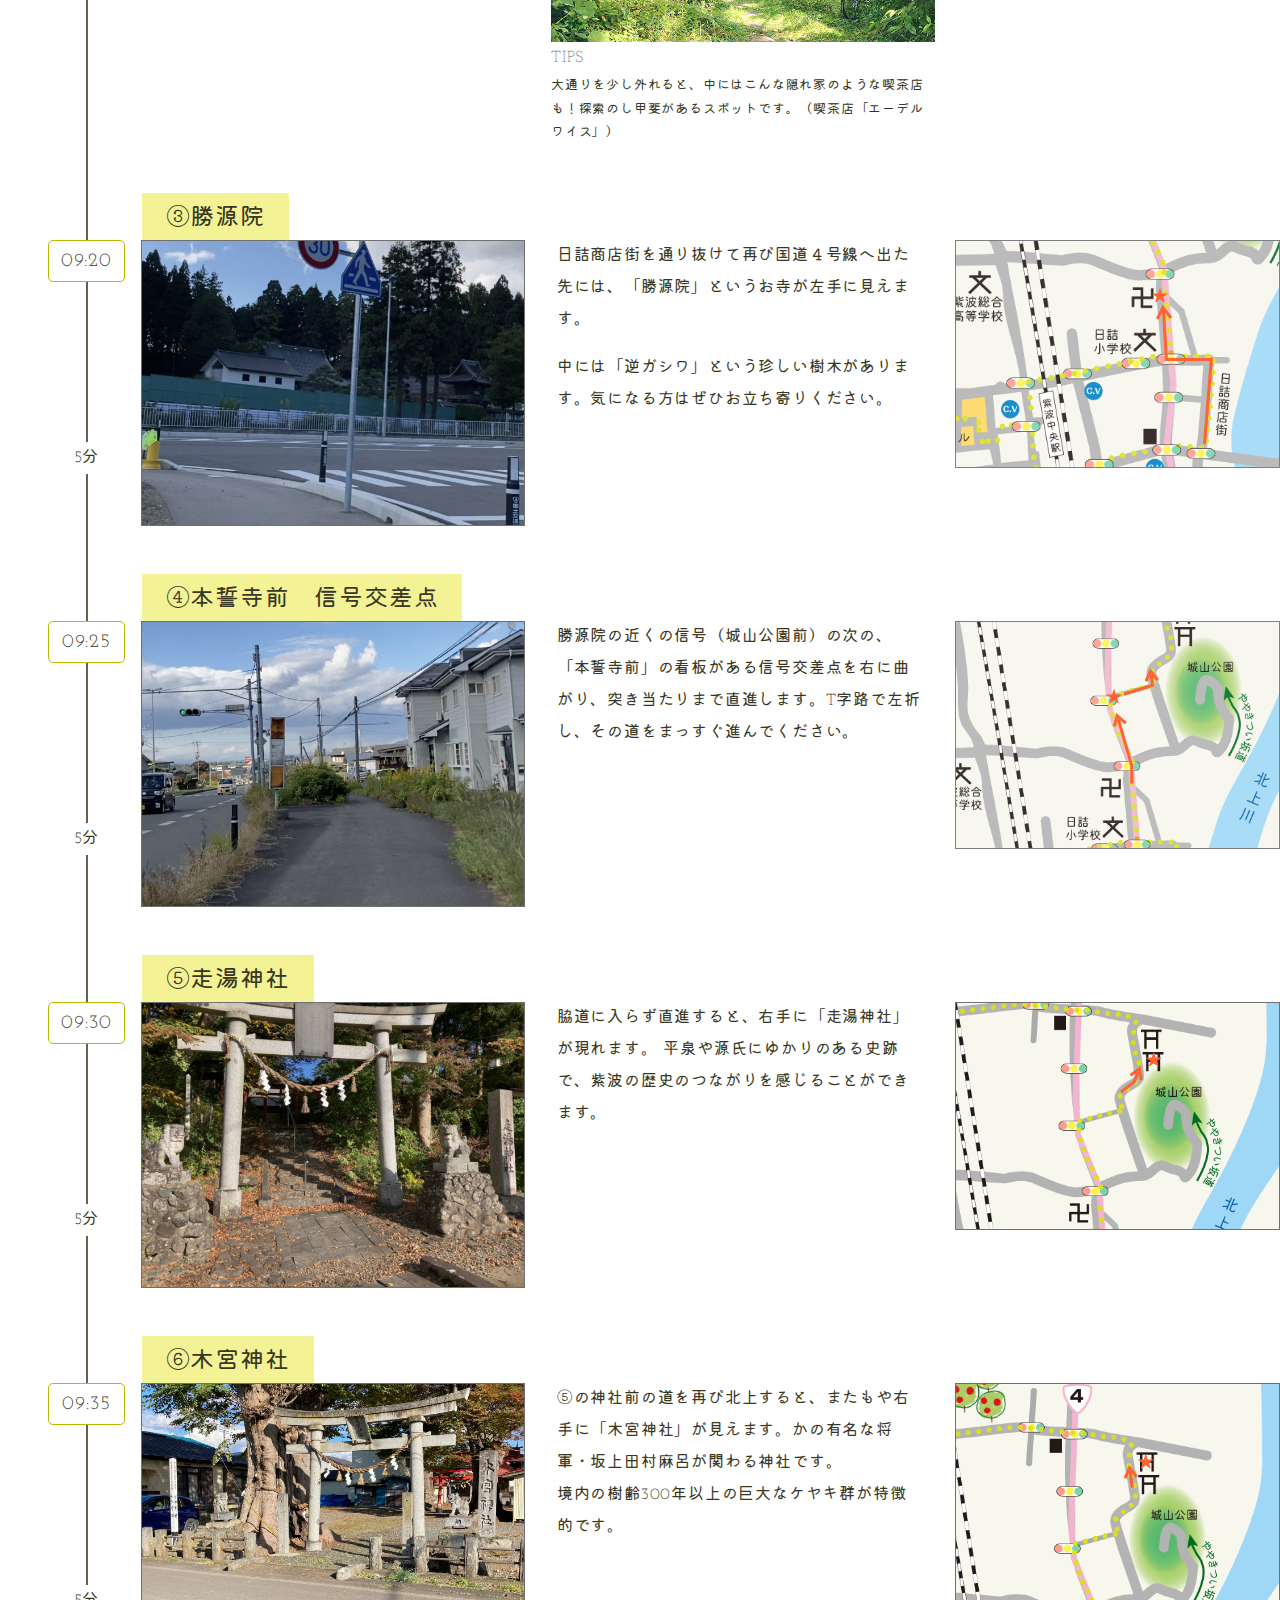
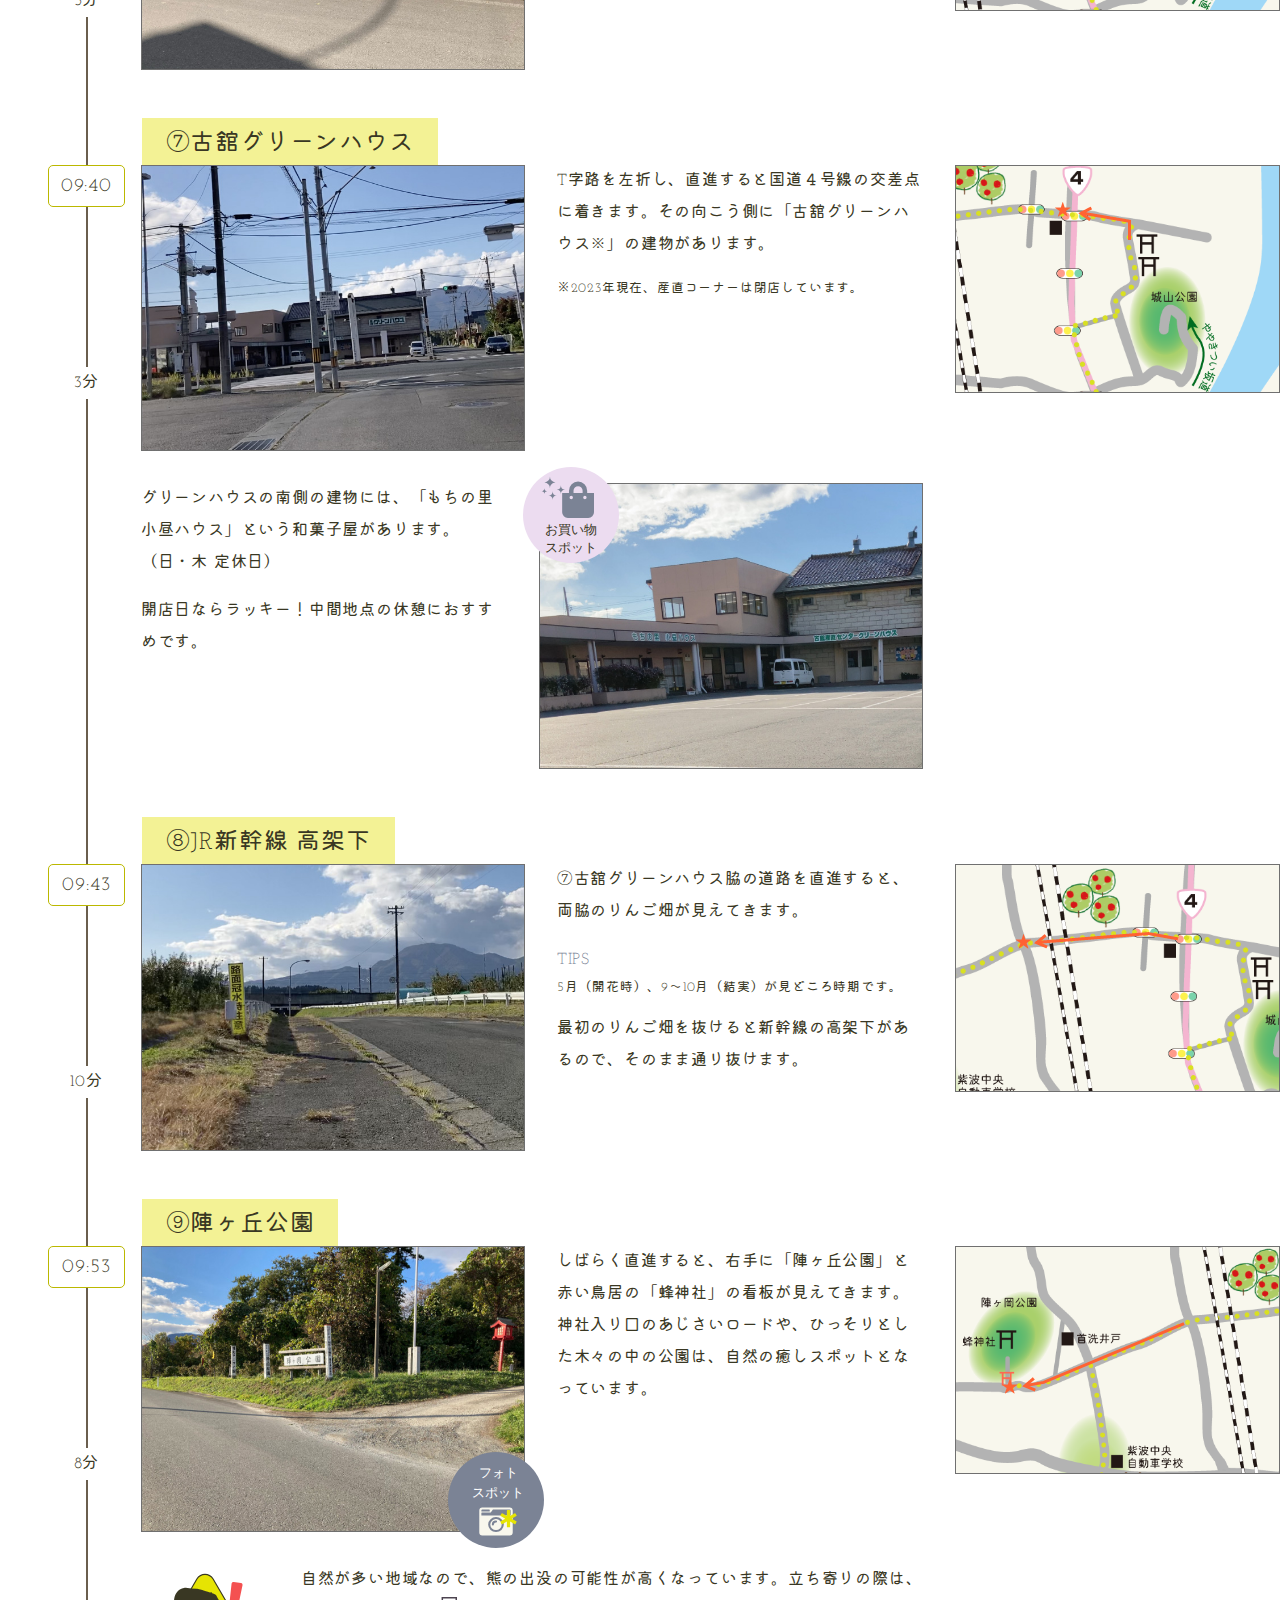
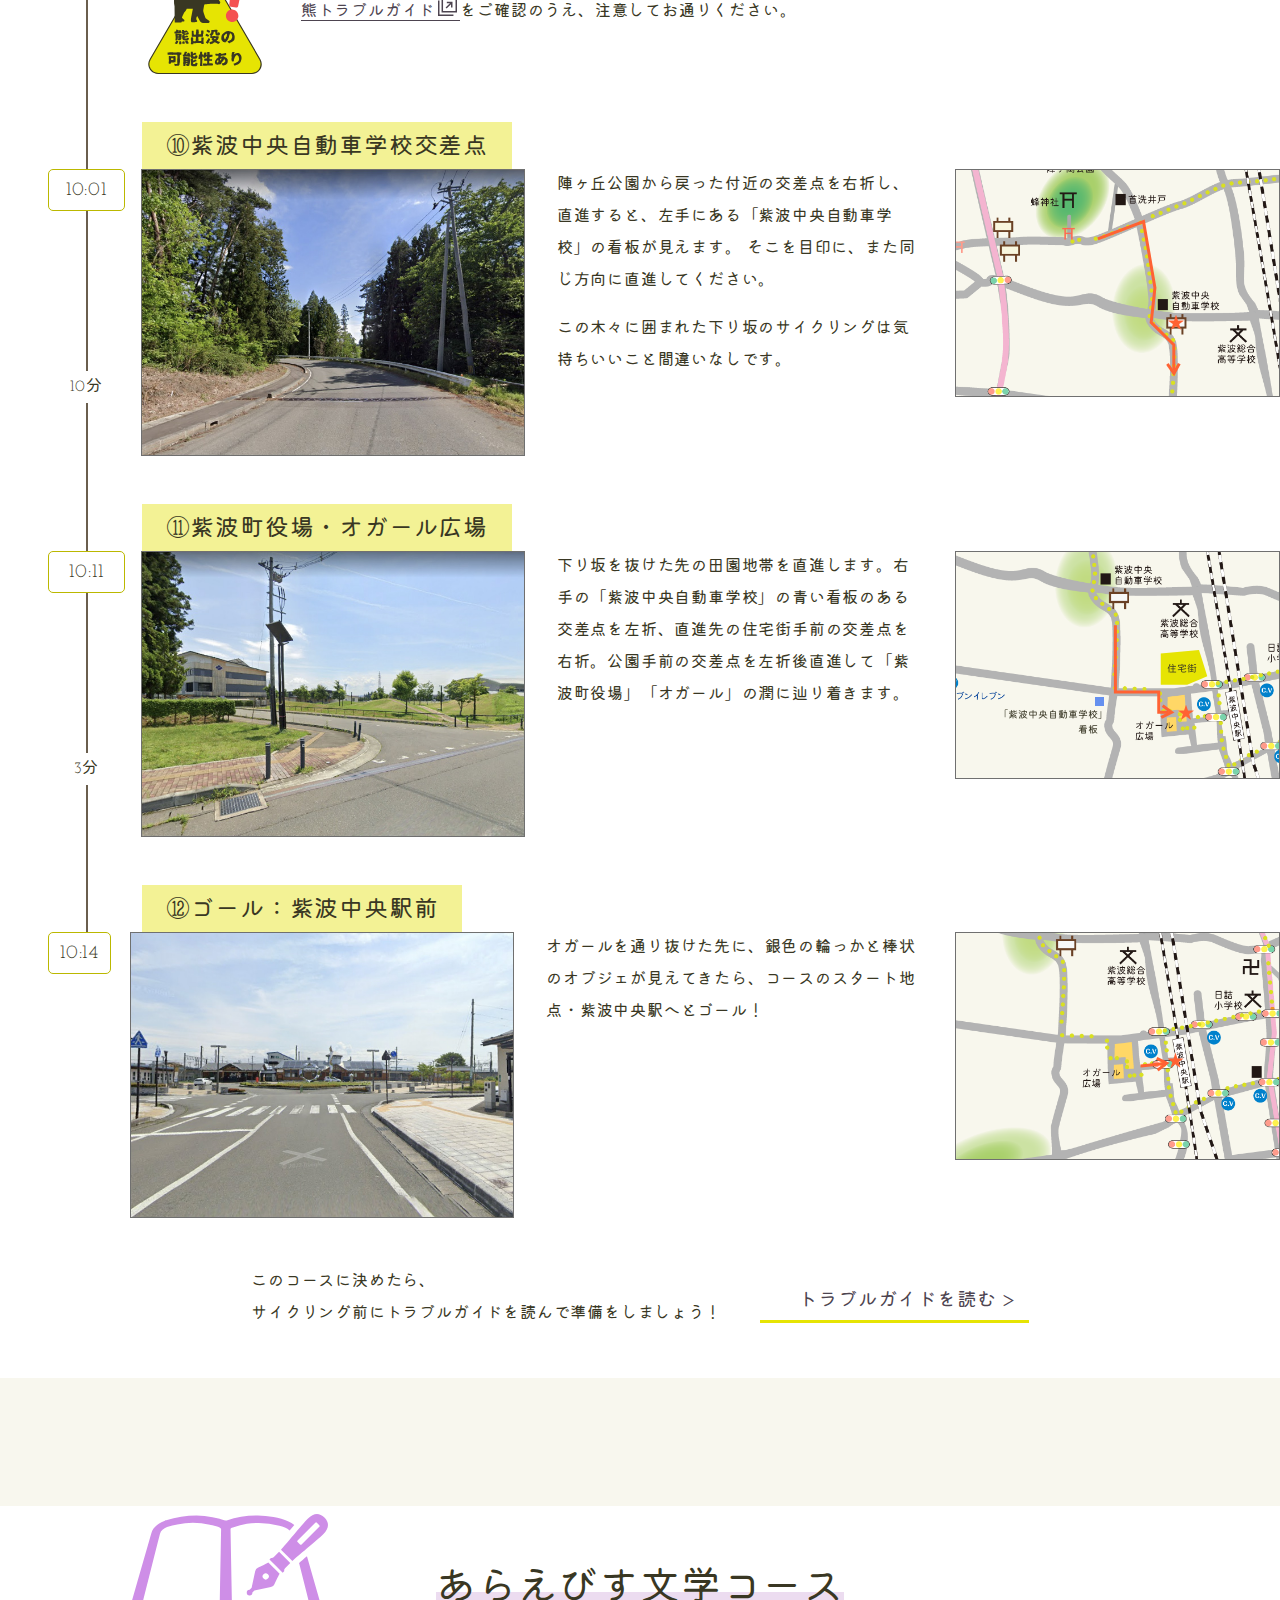
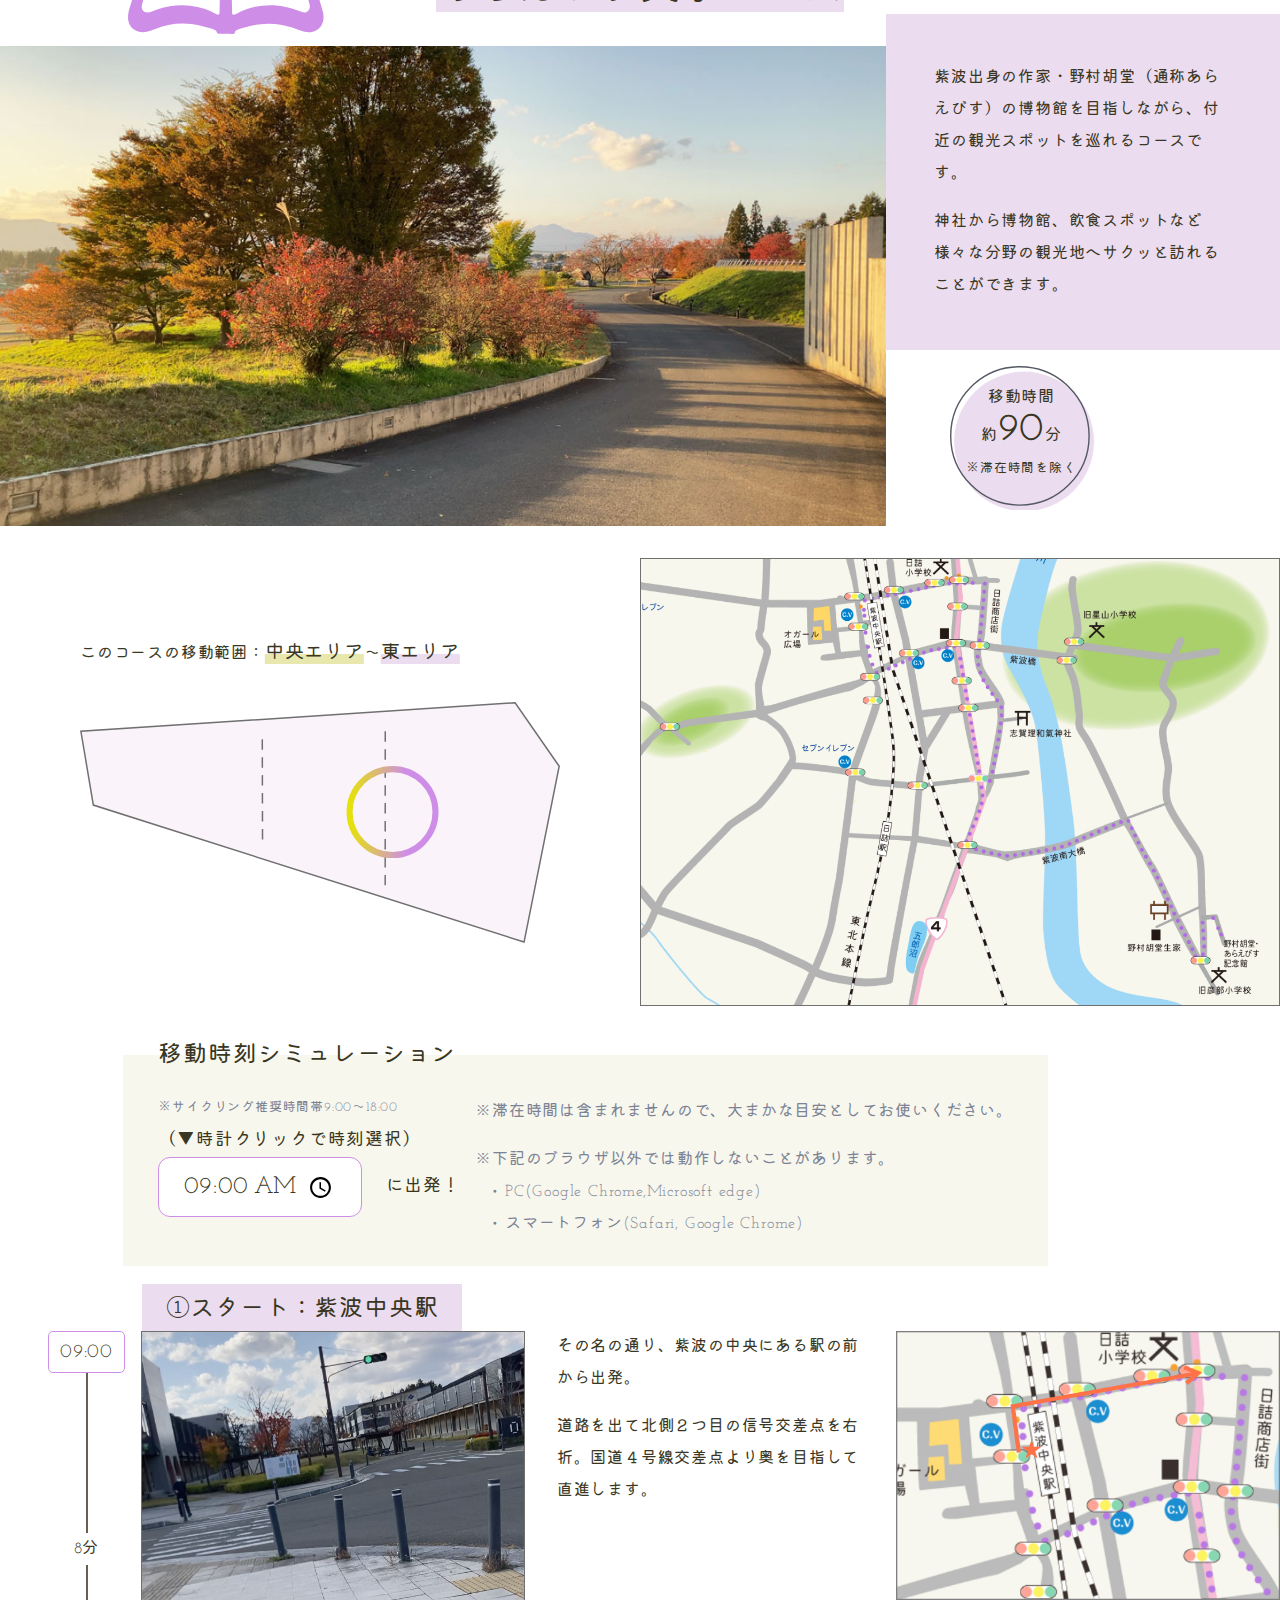
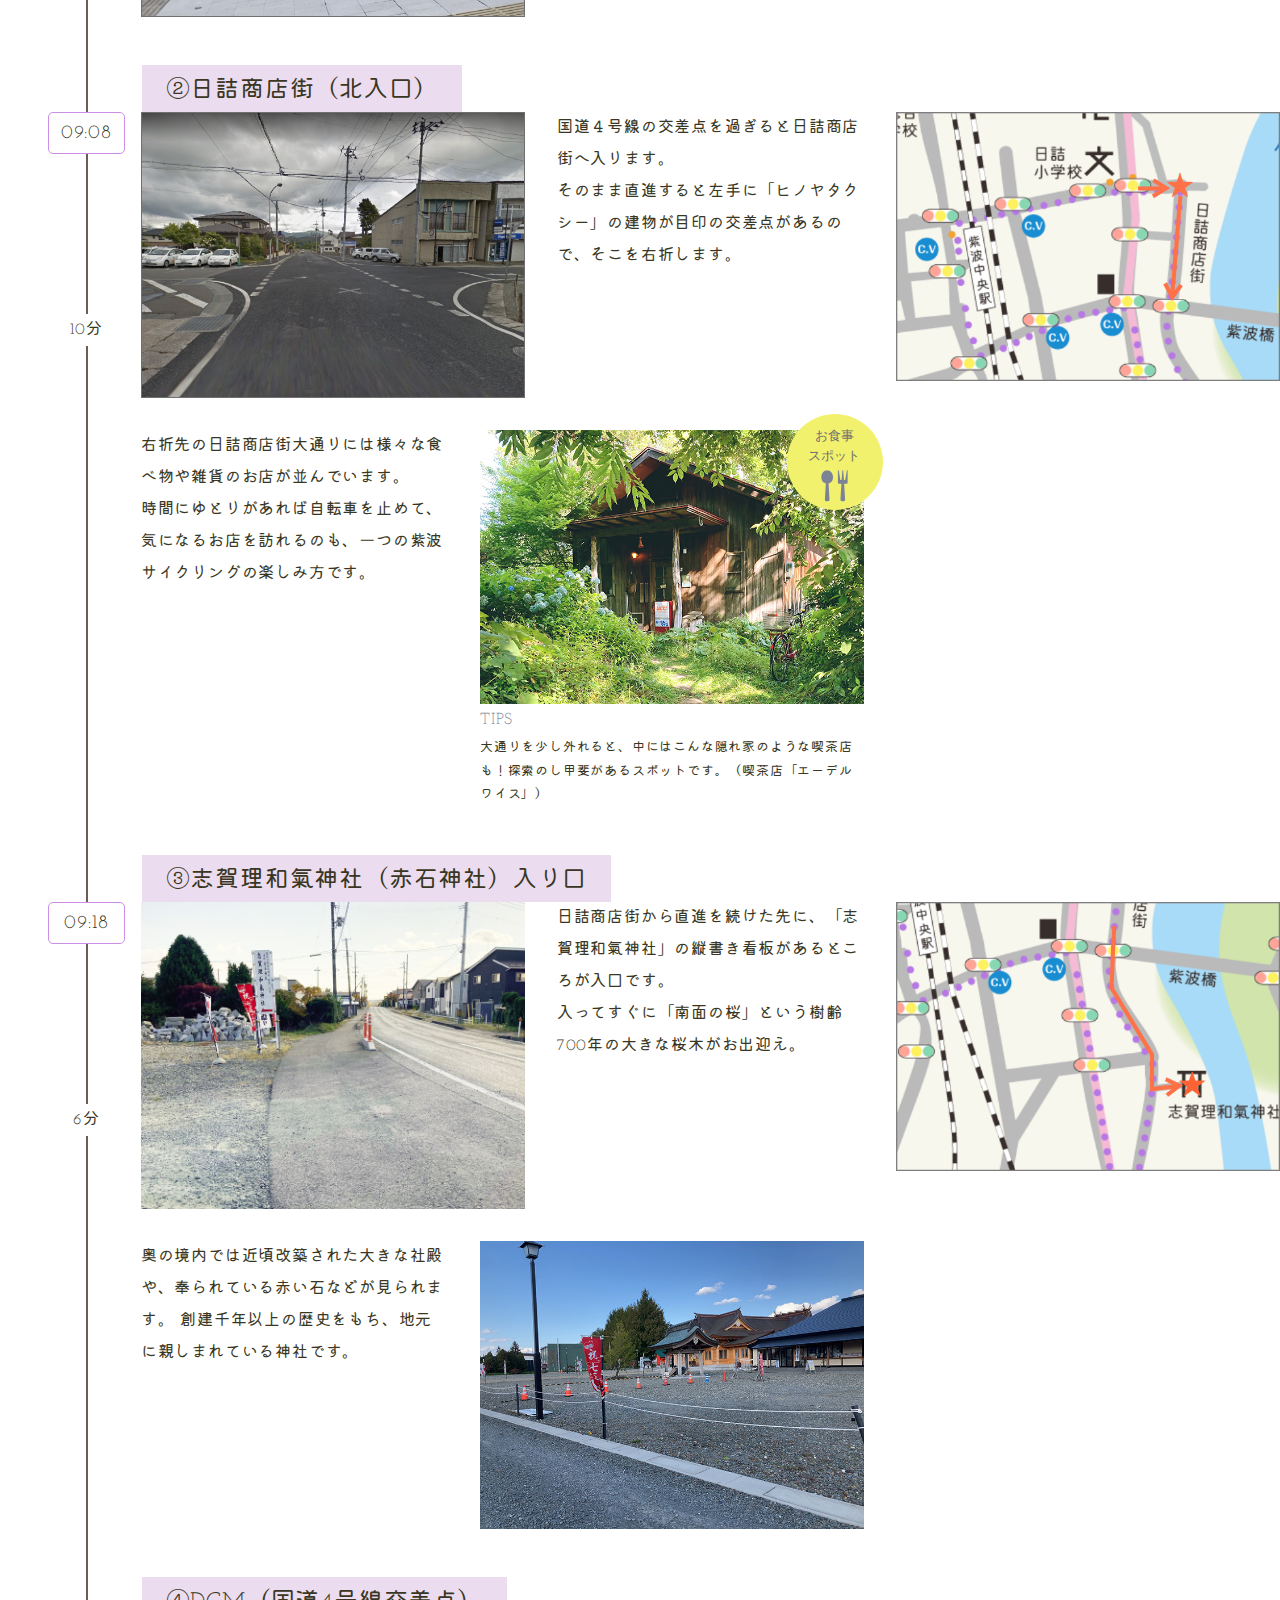
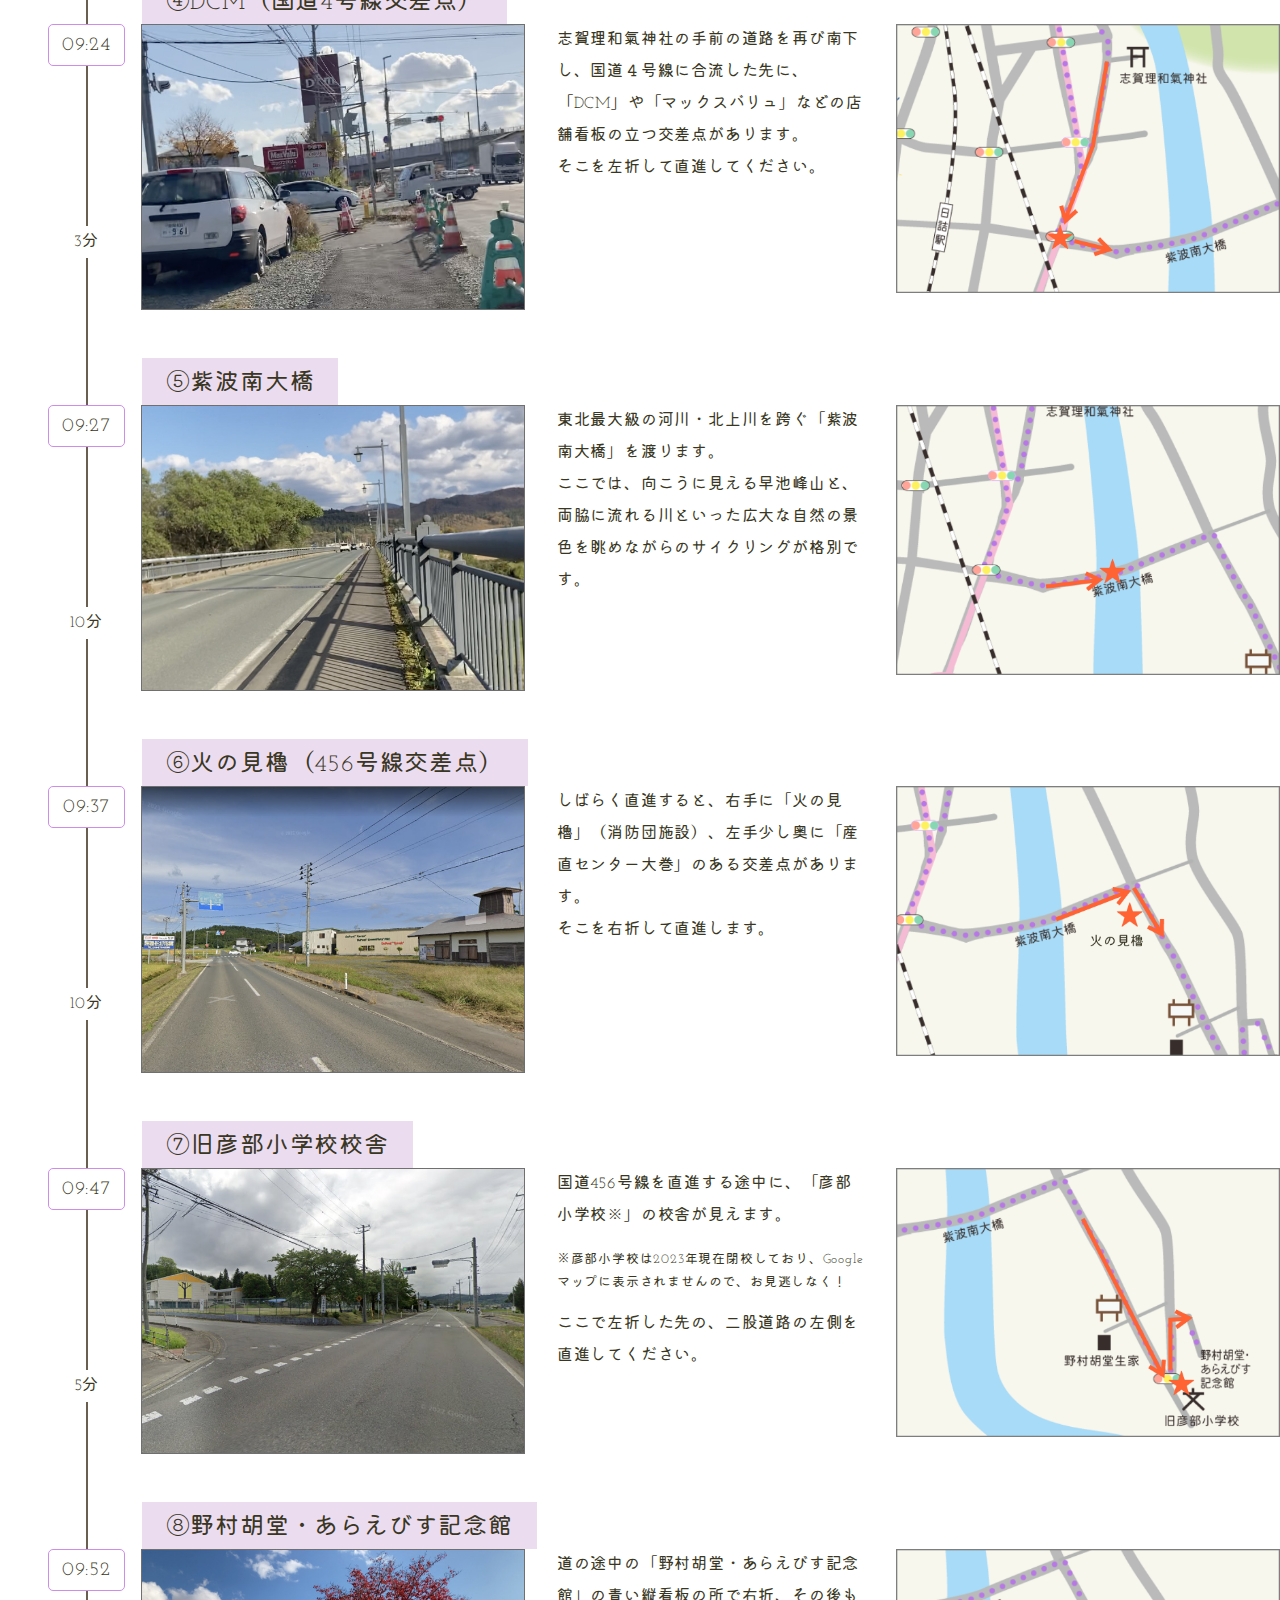
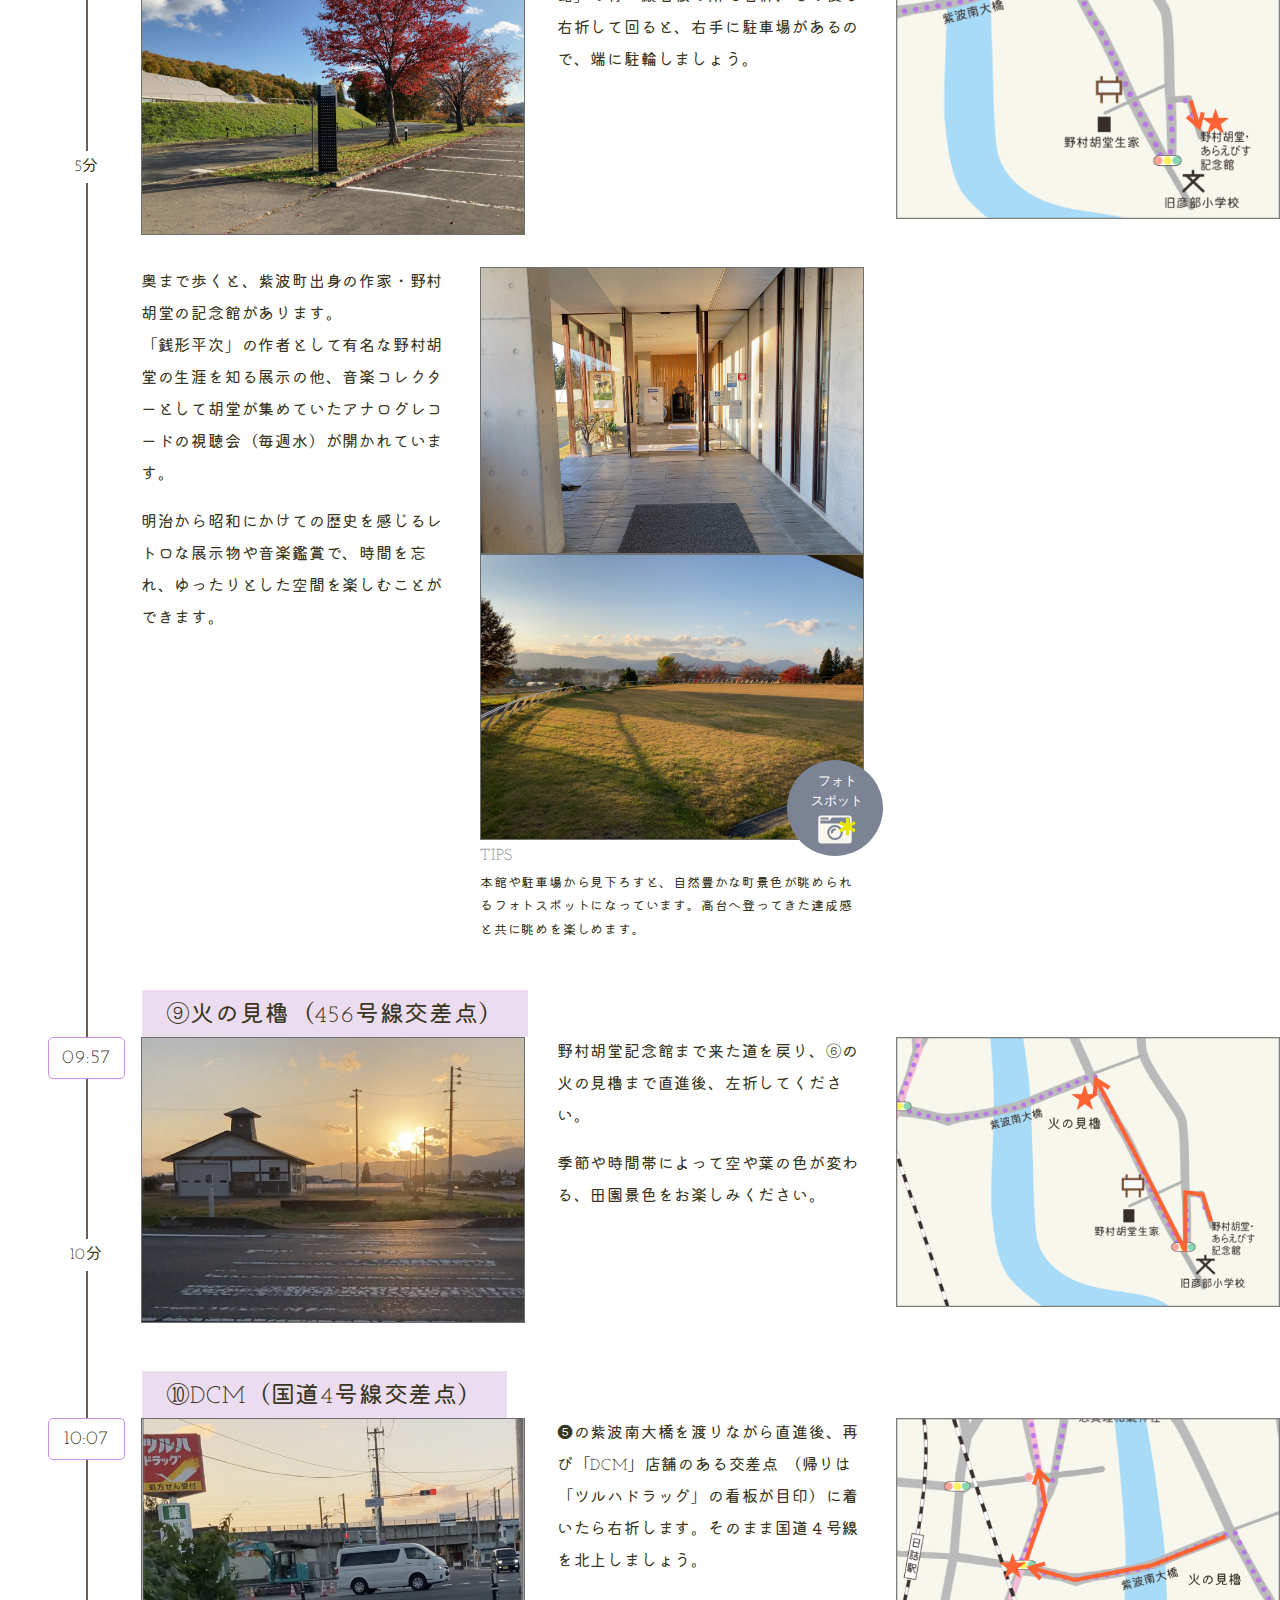
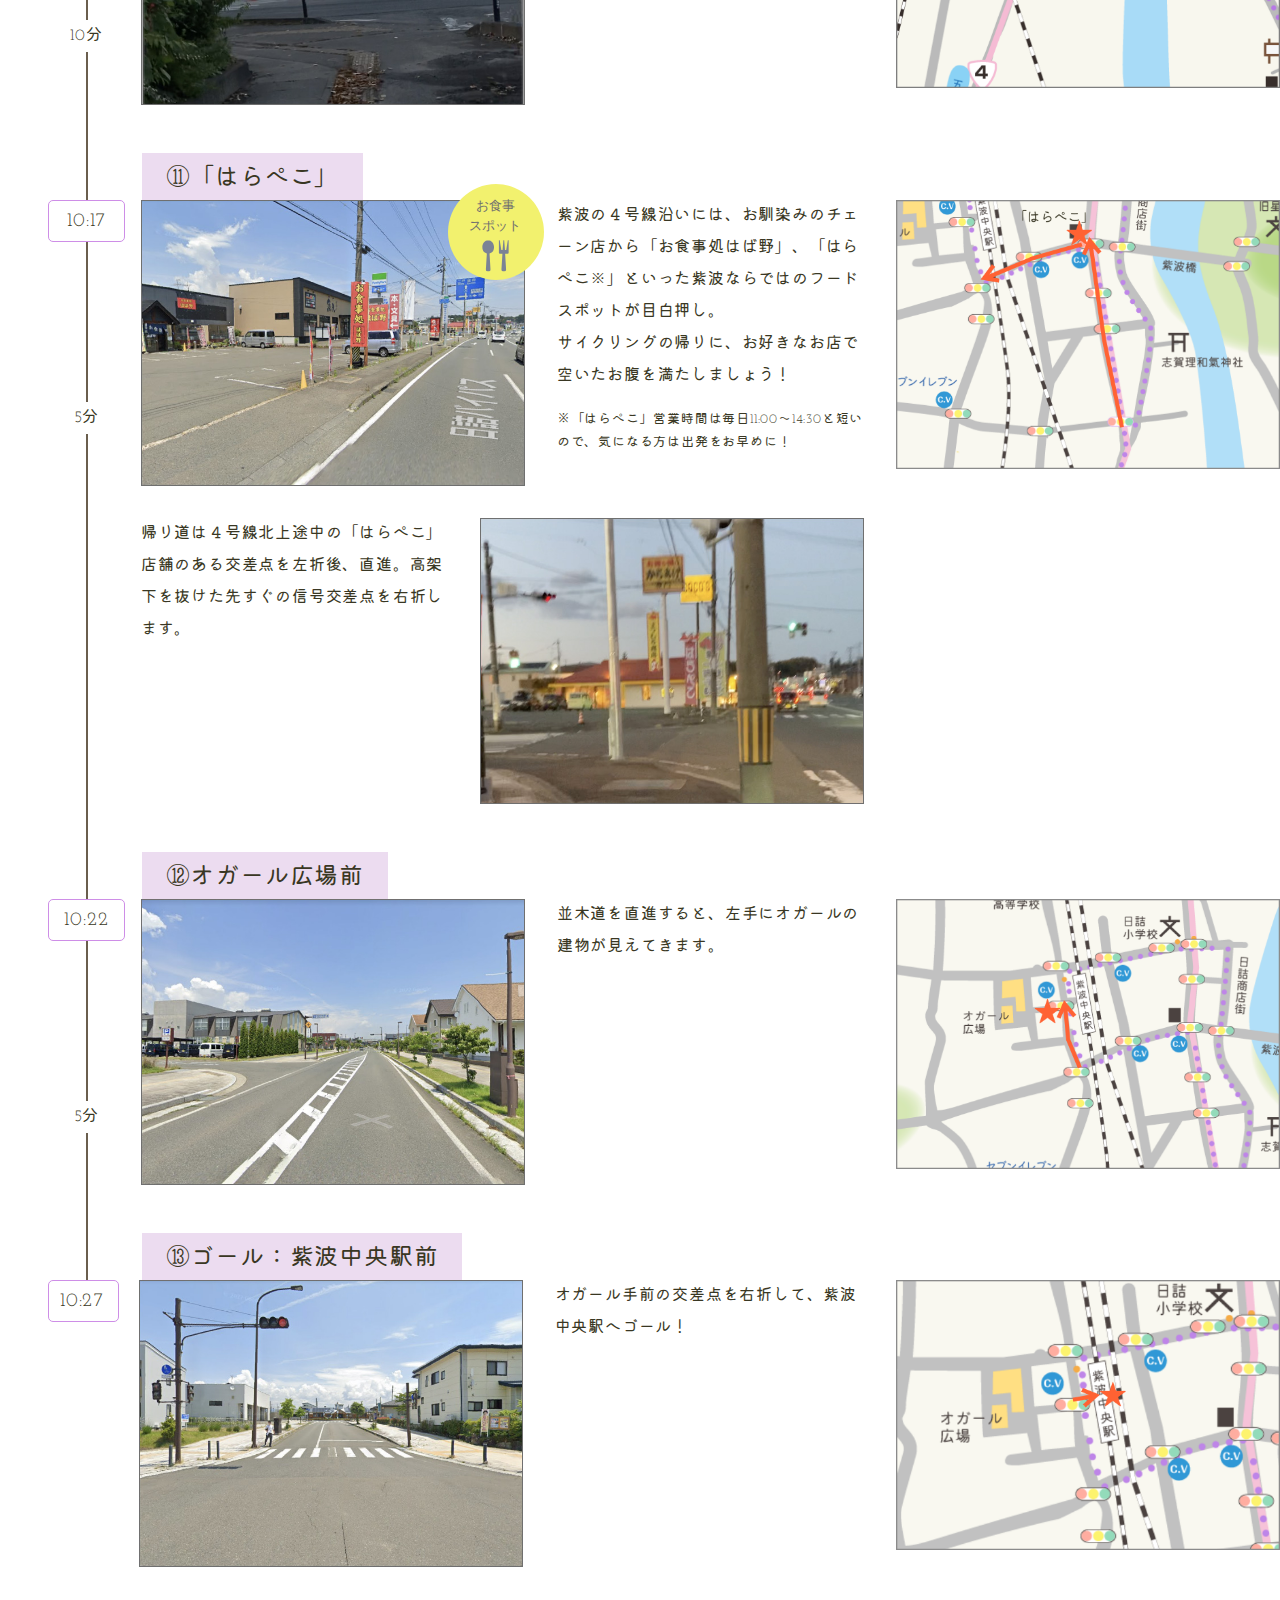
==== commit 35817152: "SCR V.2.0修正" ====
--- a/Cmap.html
+++ b/Cmap.html
@@ -99,7 +99,7 @@
                         <p>※滞在時間は含まれませんので、大まかな目安としてお使いください。</p>
                         <p>※下記のブラウザ以外では動作しないことがあります。</p>
                         <ul>
-                            <li>PC(Google Chrome)</li>
+                            <li>PC(Google Chrome, Microsoft Edge) </li>
                             <li>スマートフォン(Safari, Google Chrome)</li>
                         </ul>
                     </div>
@@ -384,7 +384,7 @@
                         <p>※滞在時間は含まれませんので、大まかな目安としてお使いください。</p>
                         <p>※下記のブラウザ以外では動作しないことがあります。</p>
                         <ul>
-                            <li>PC(Google Chrome)</li>
+                            <li>PC(Google Chrome,Microsoft edge) </li>
                             <li>スマートフォン(Safari, Google Chrome)</li>
                         </ul>
                     </div>
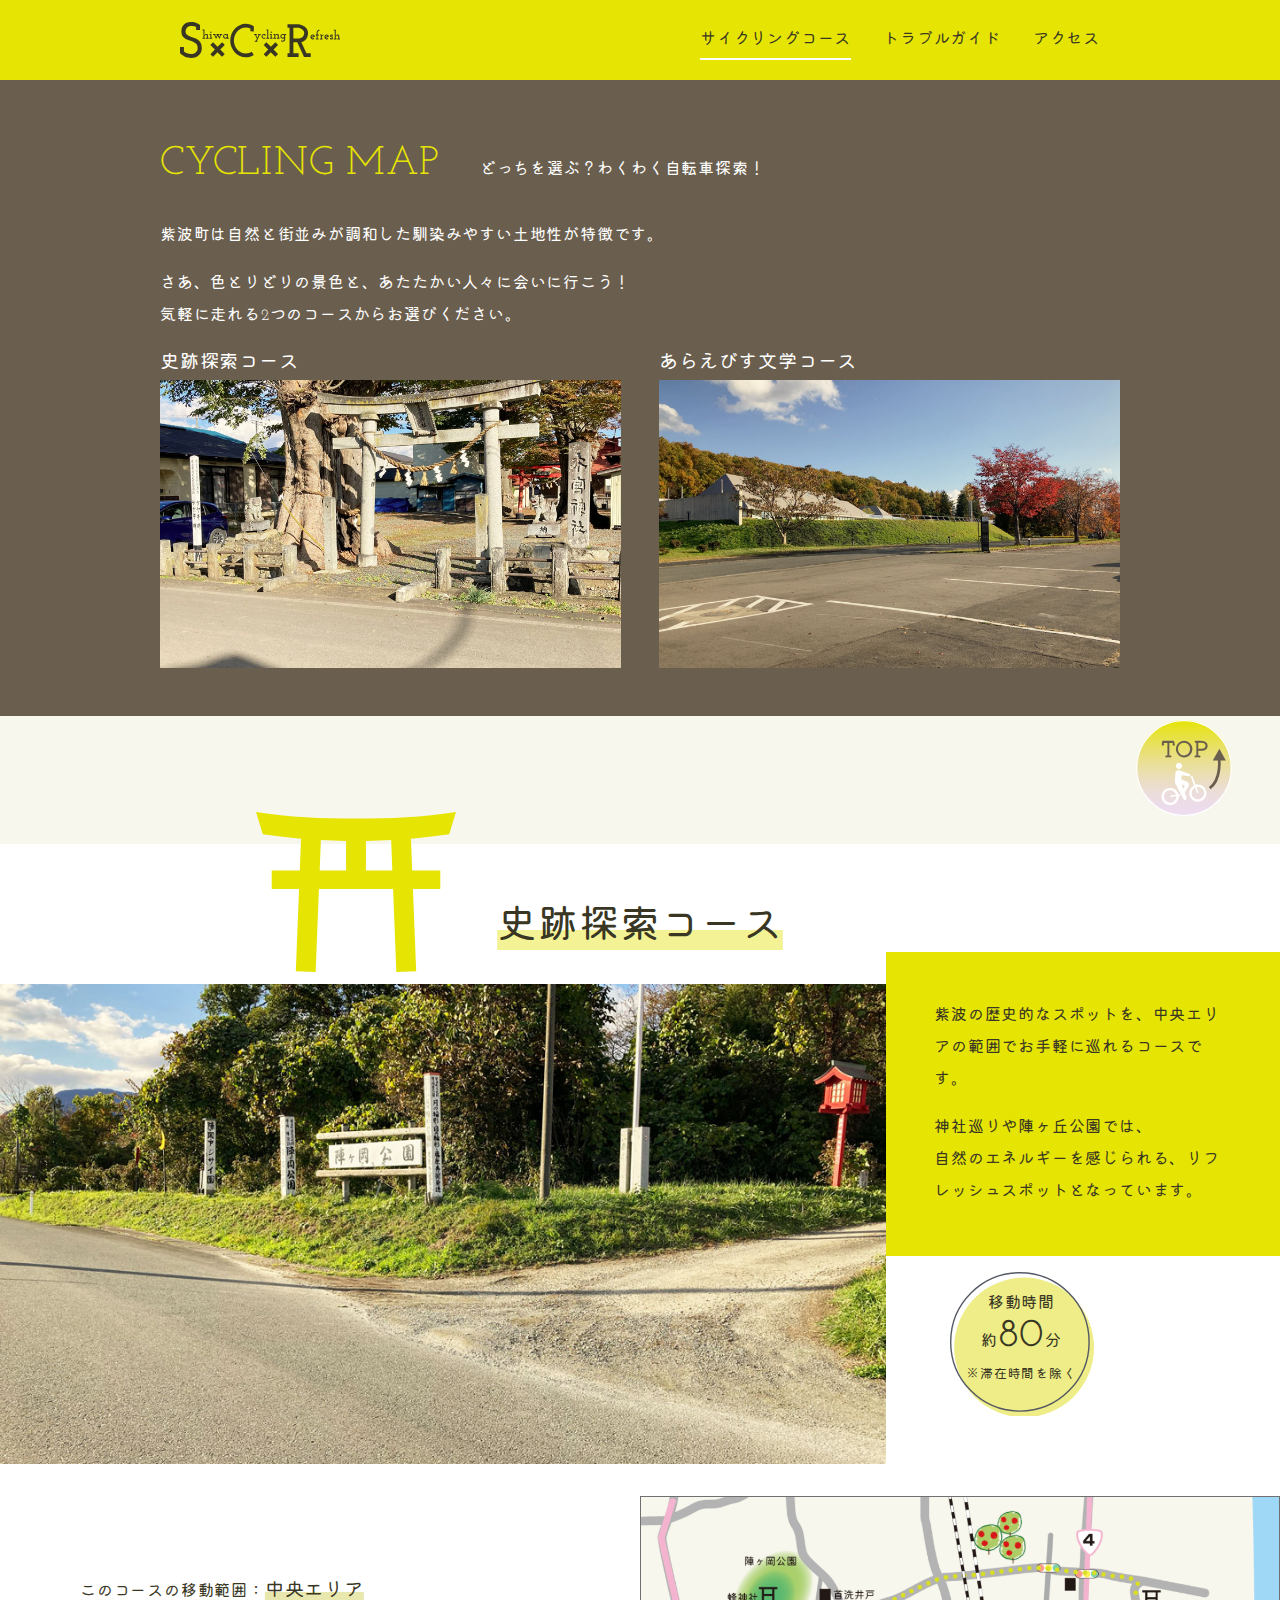
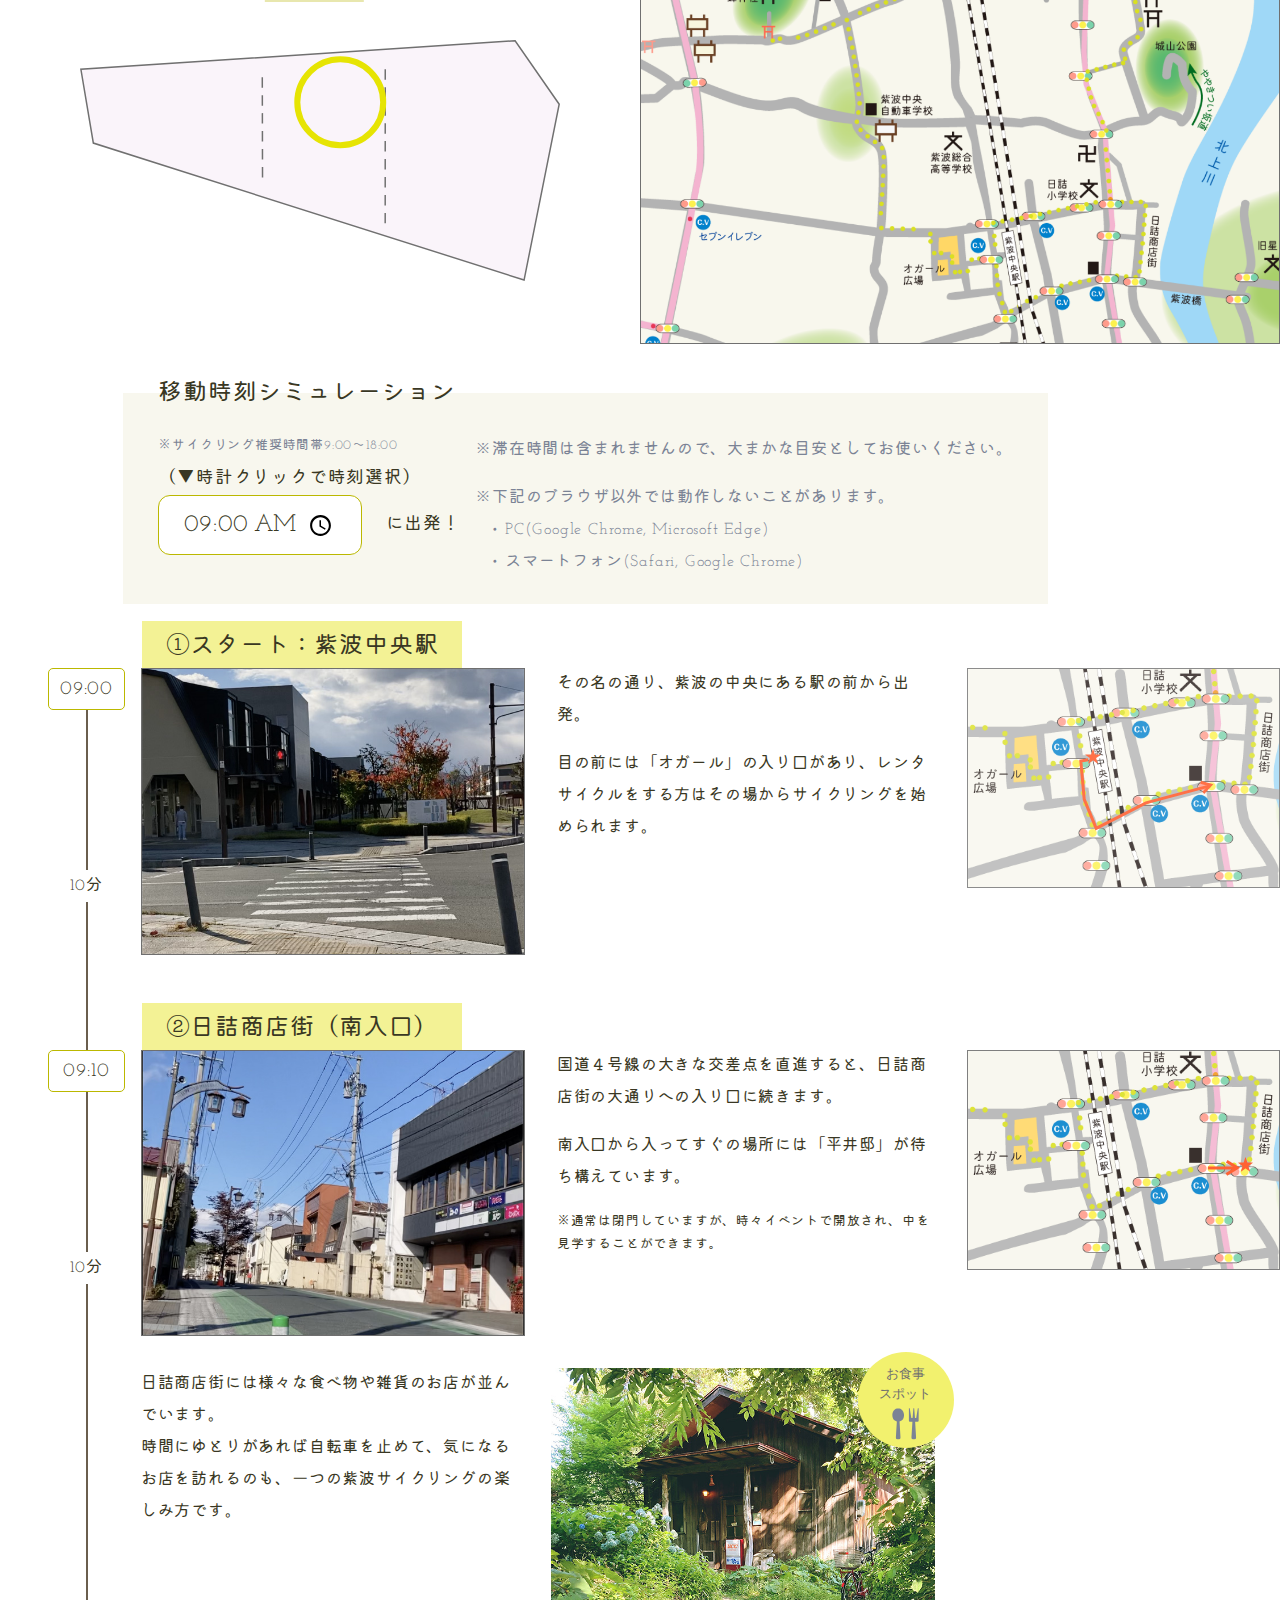
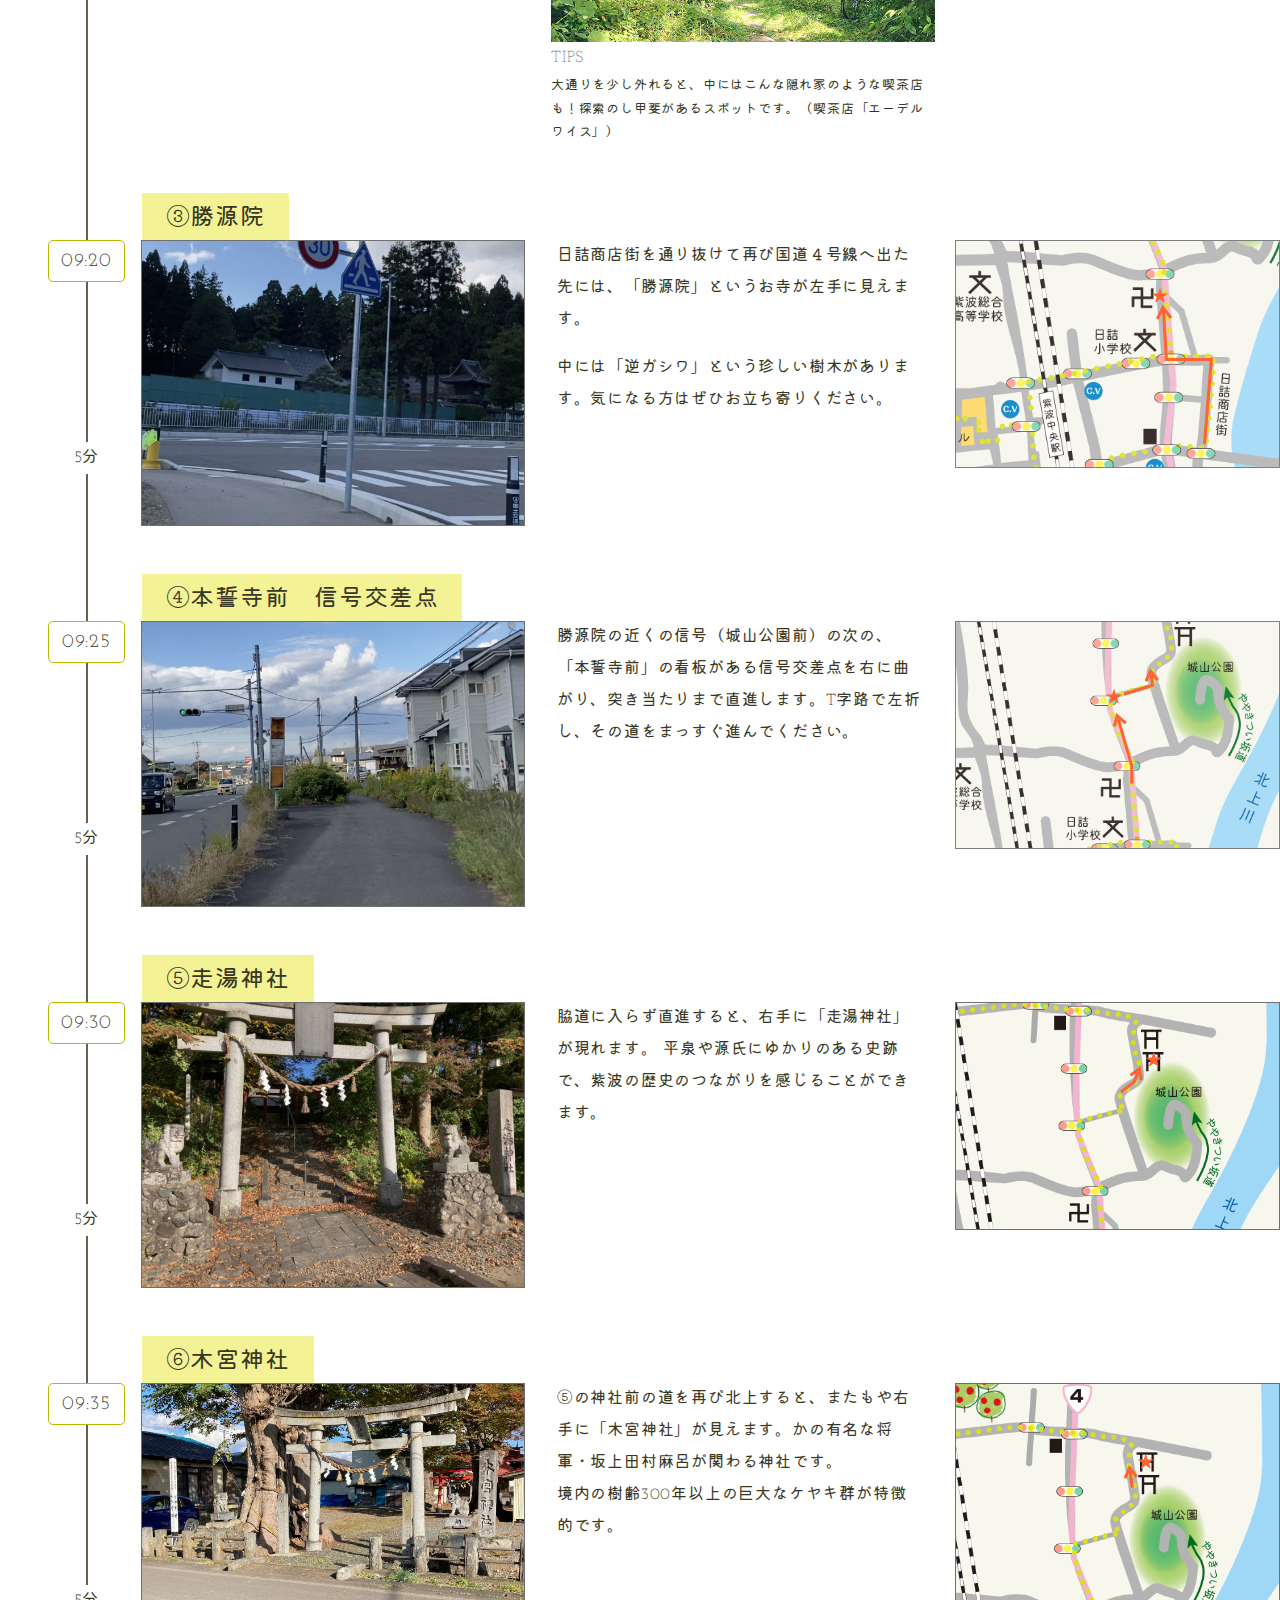
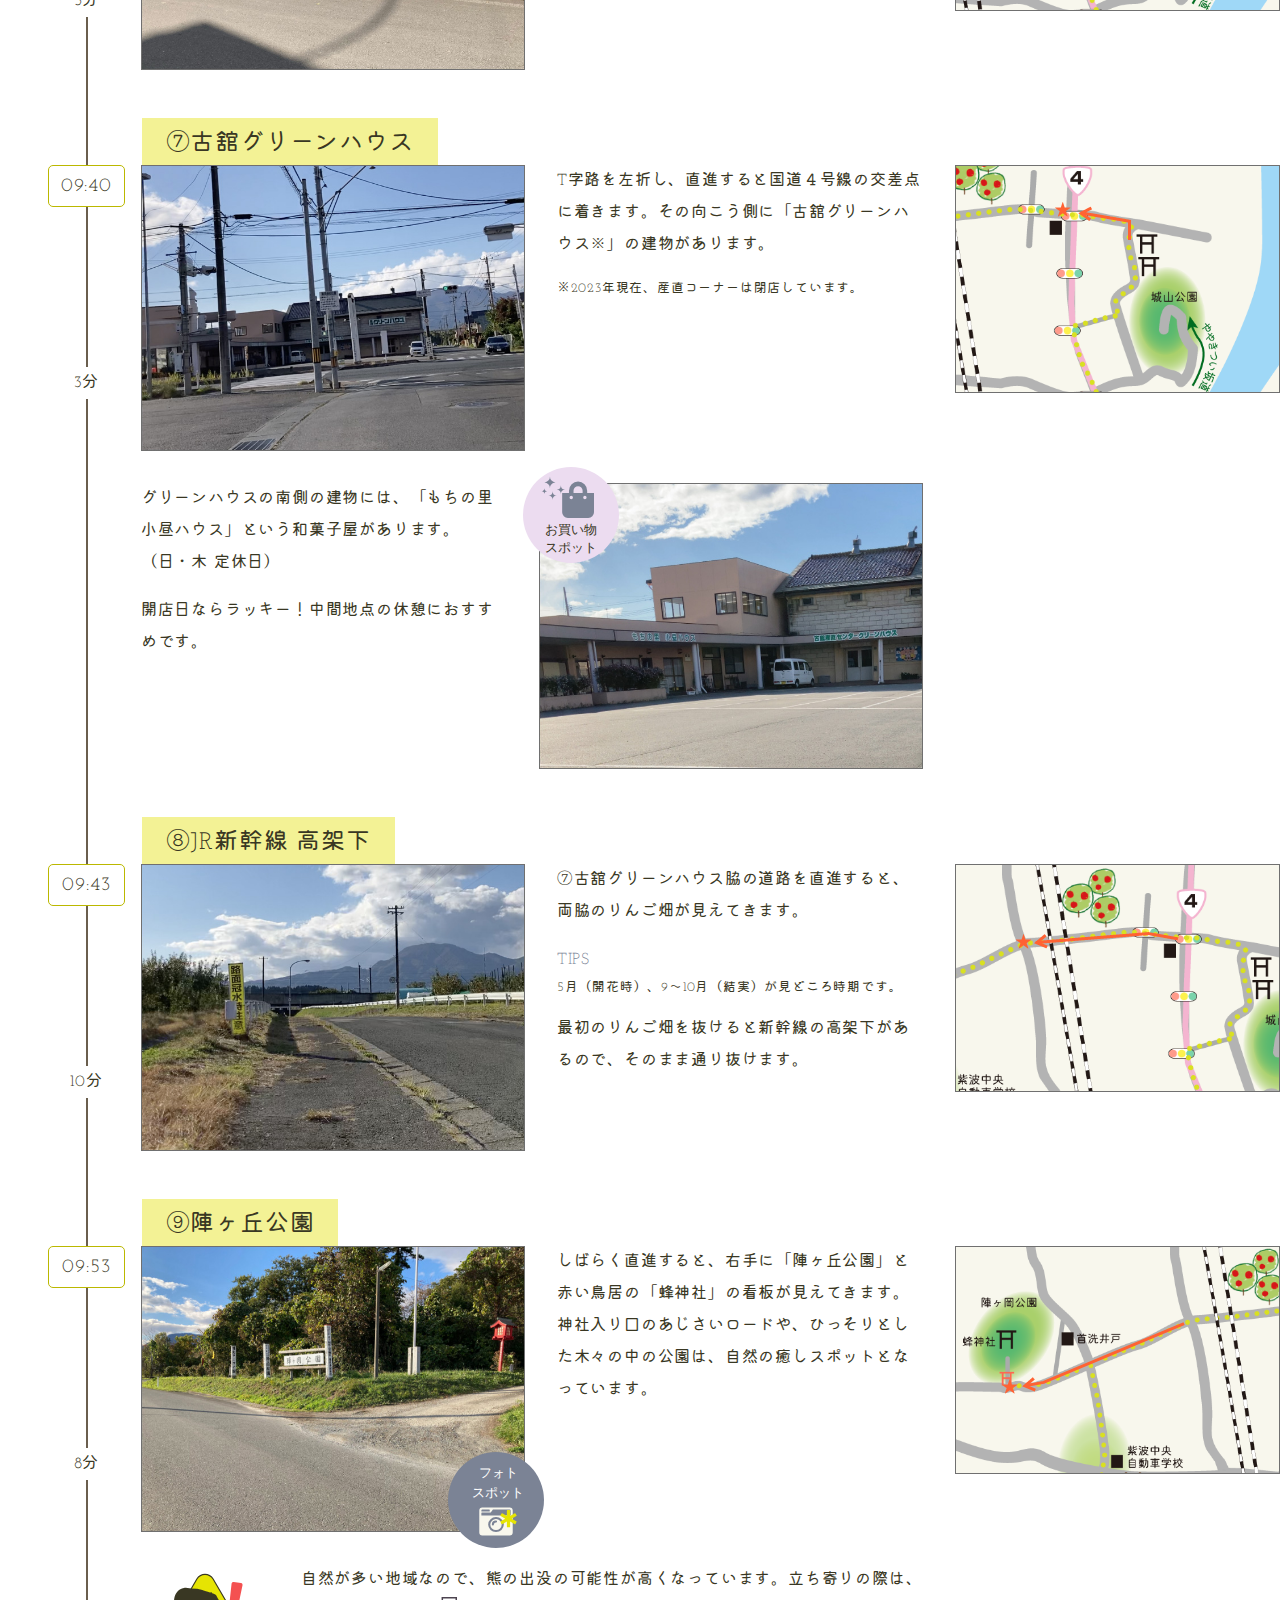
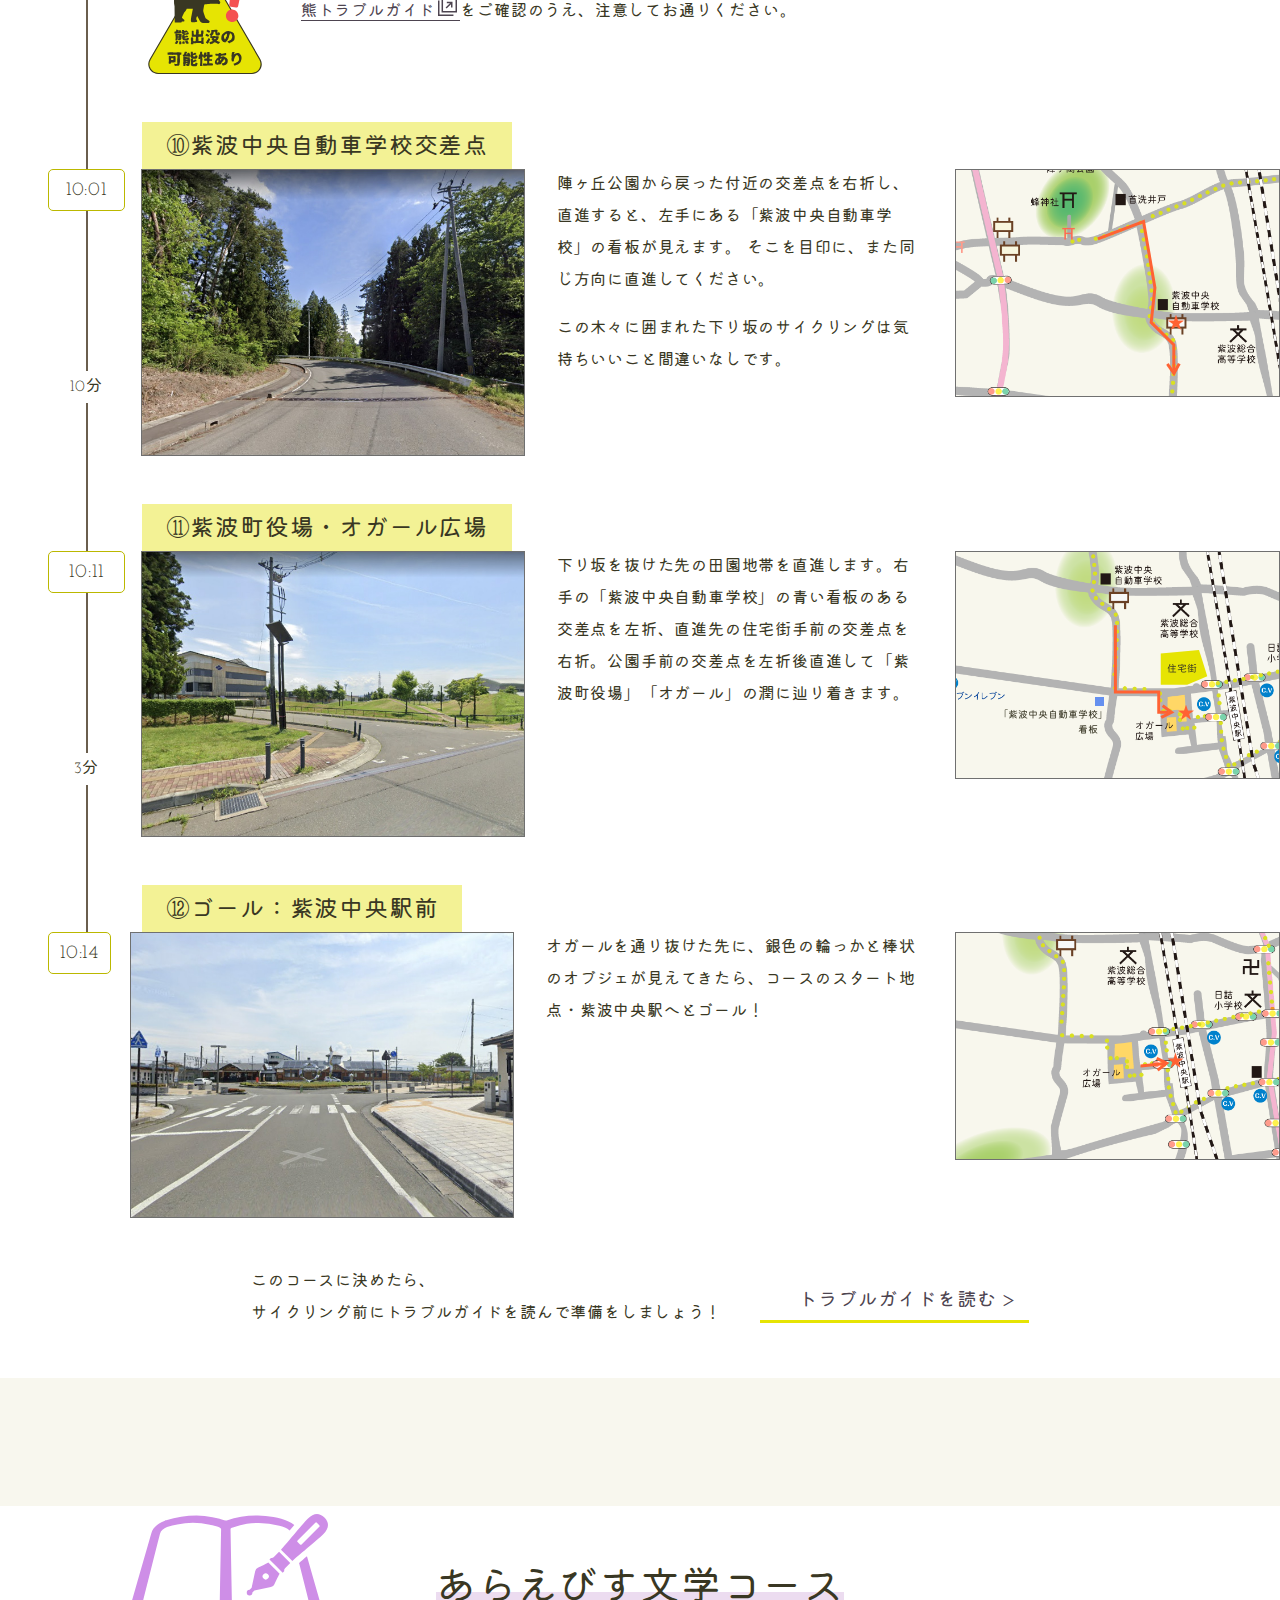
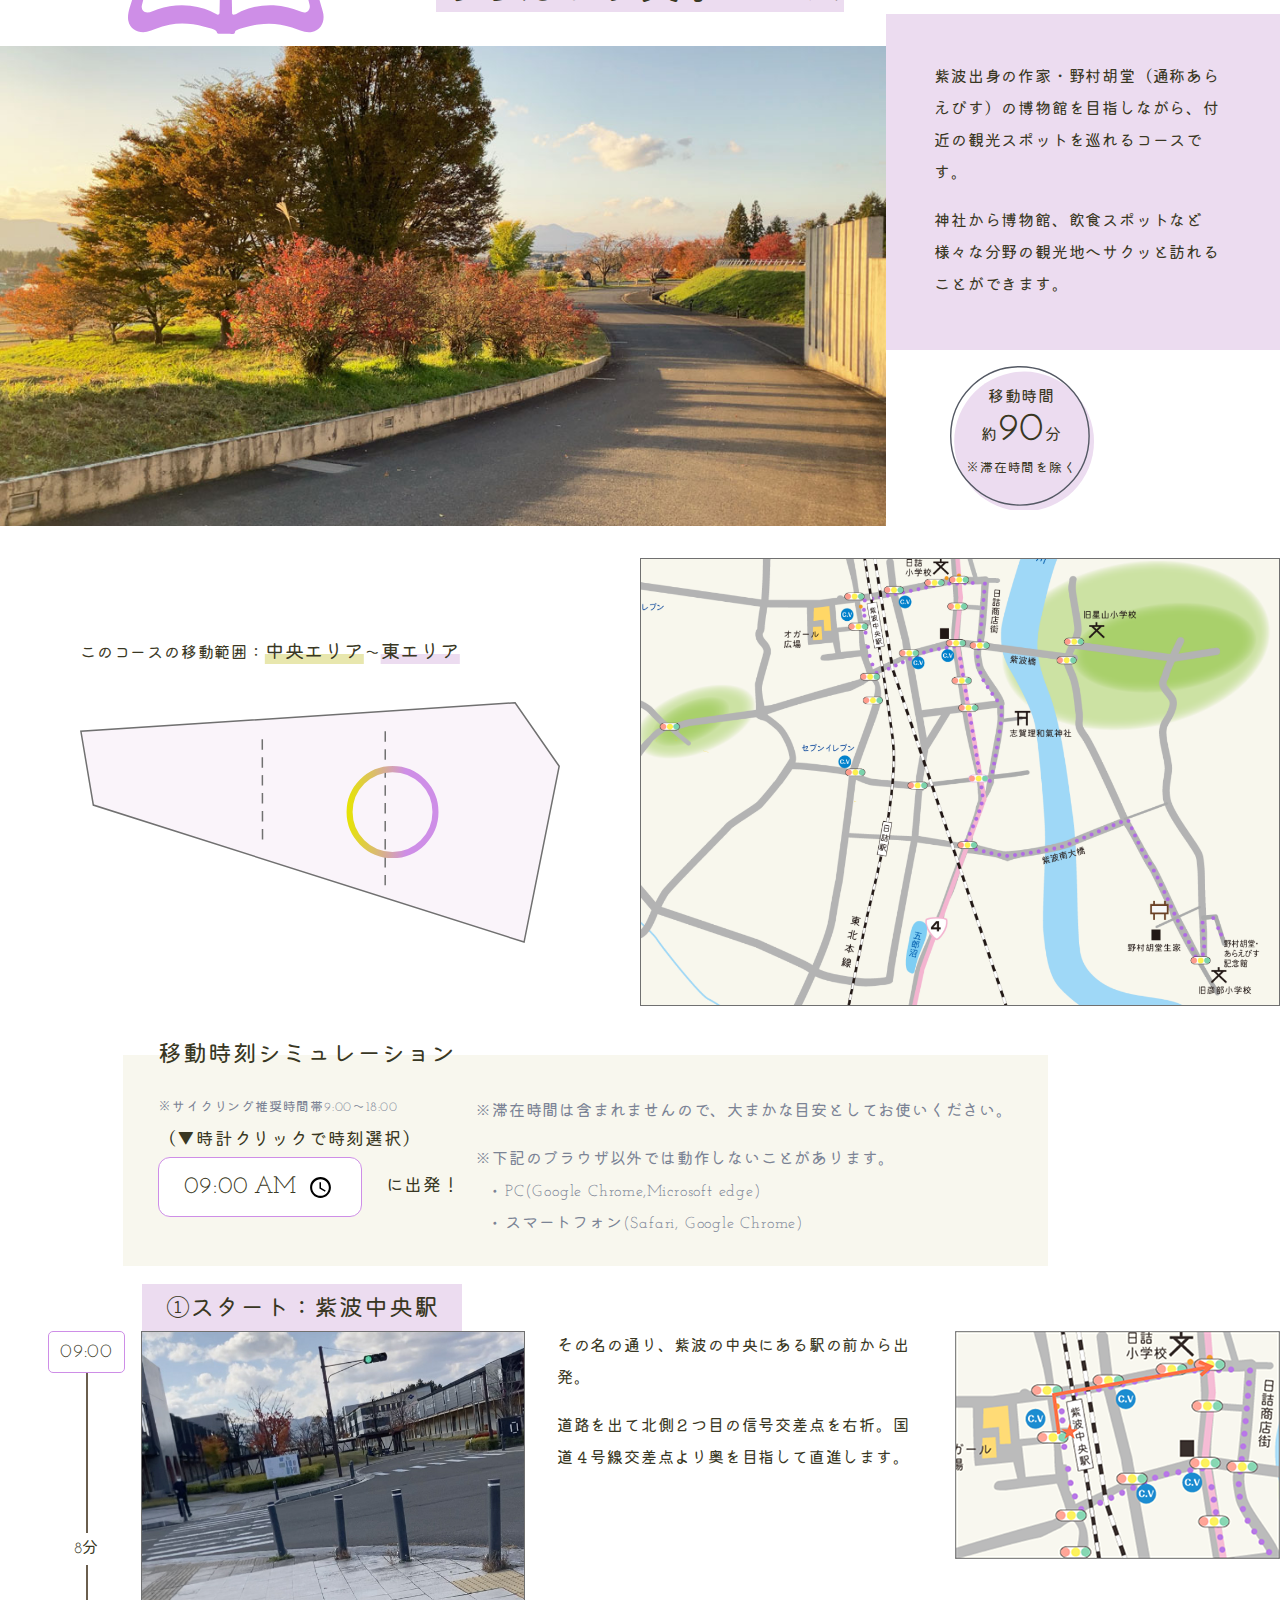
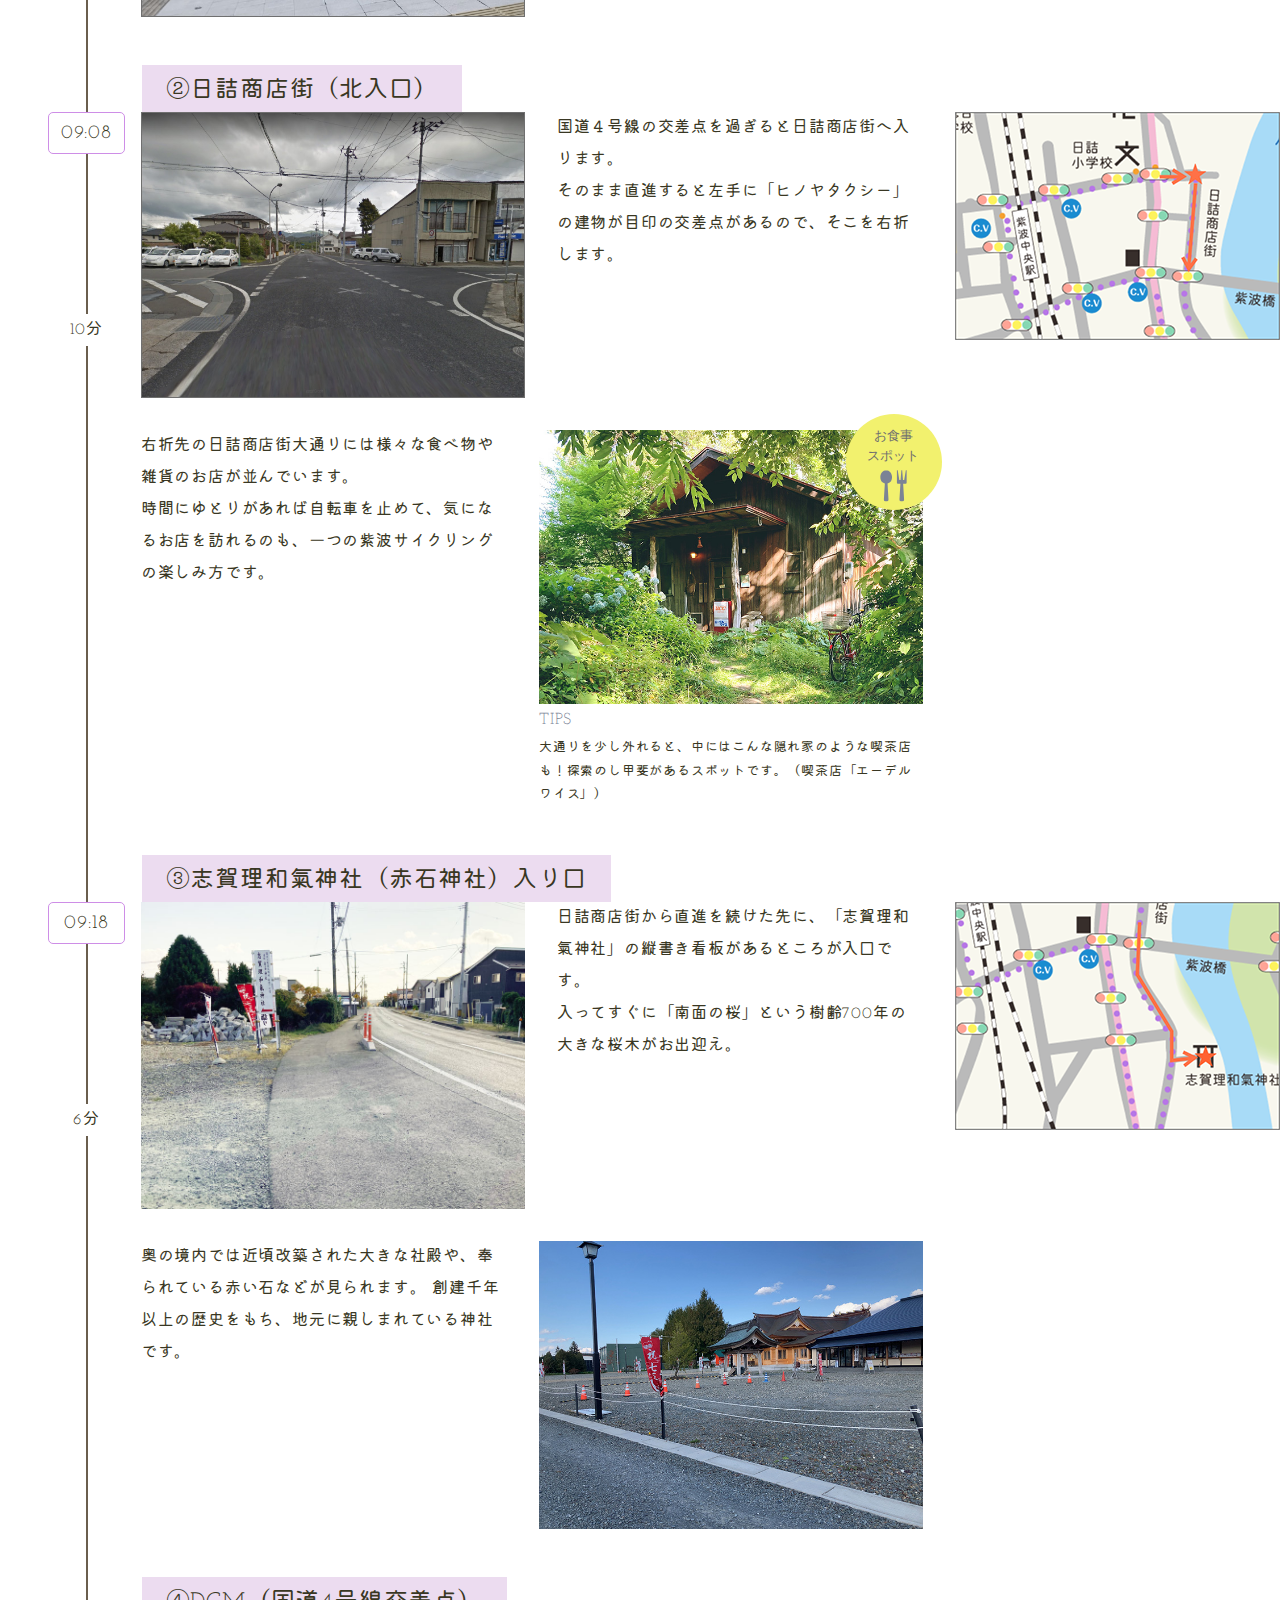
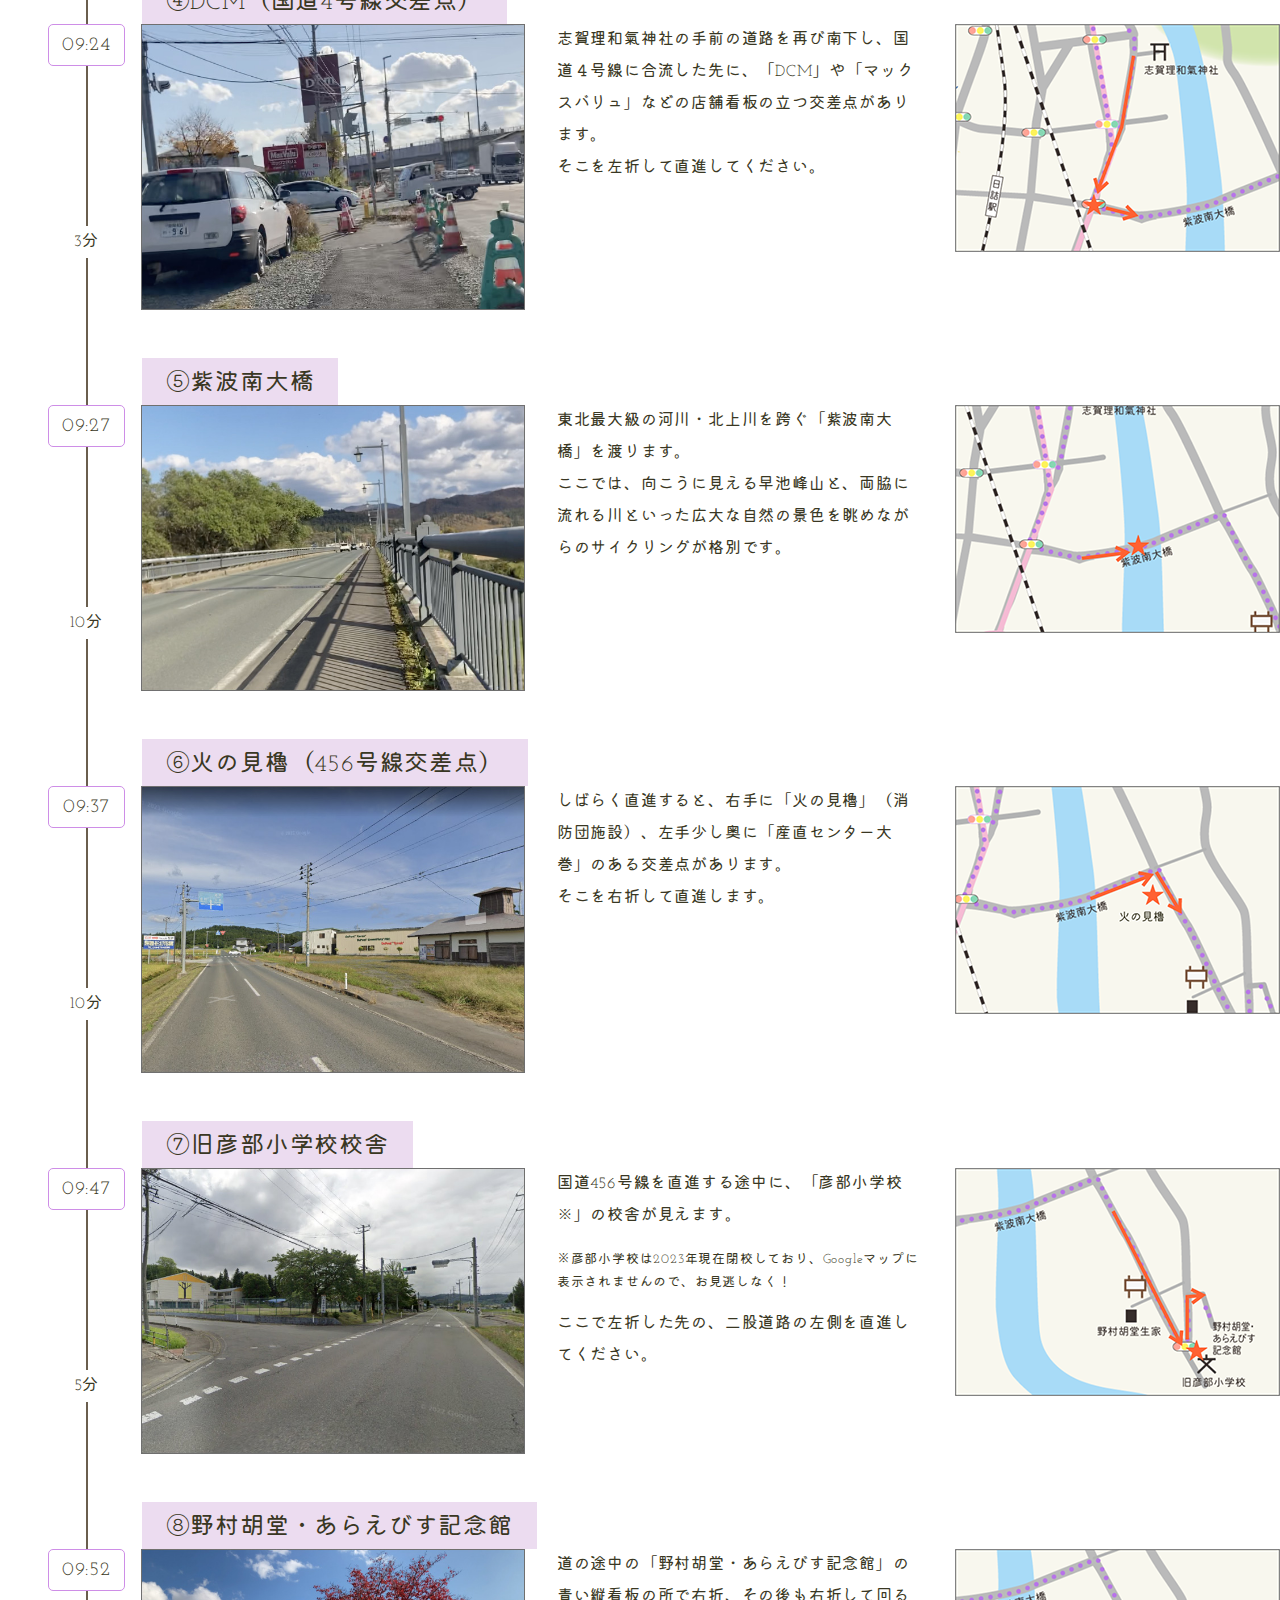
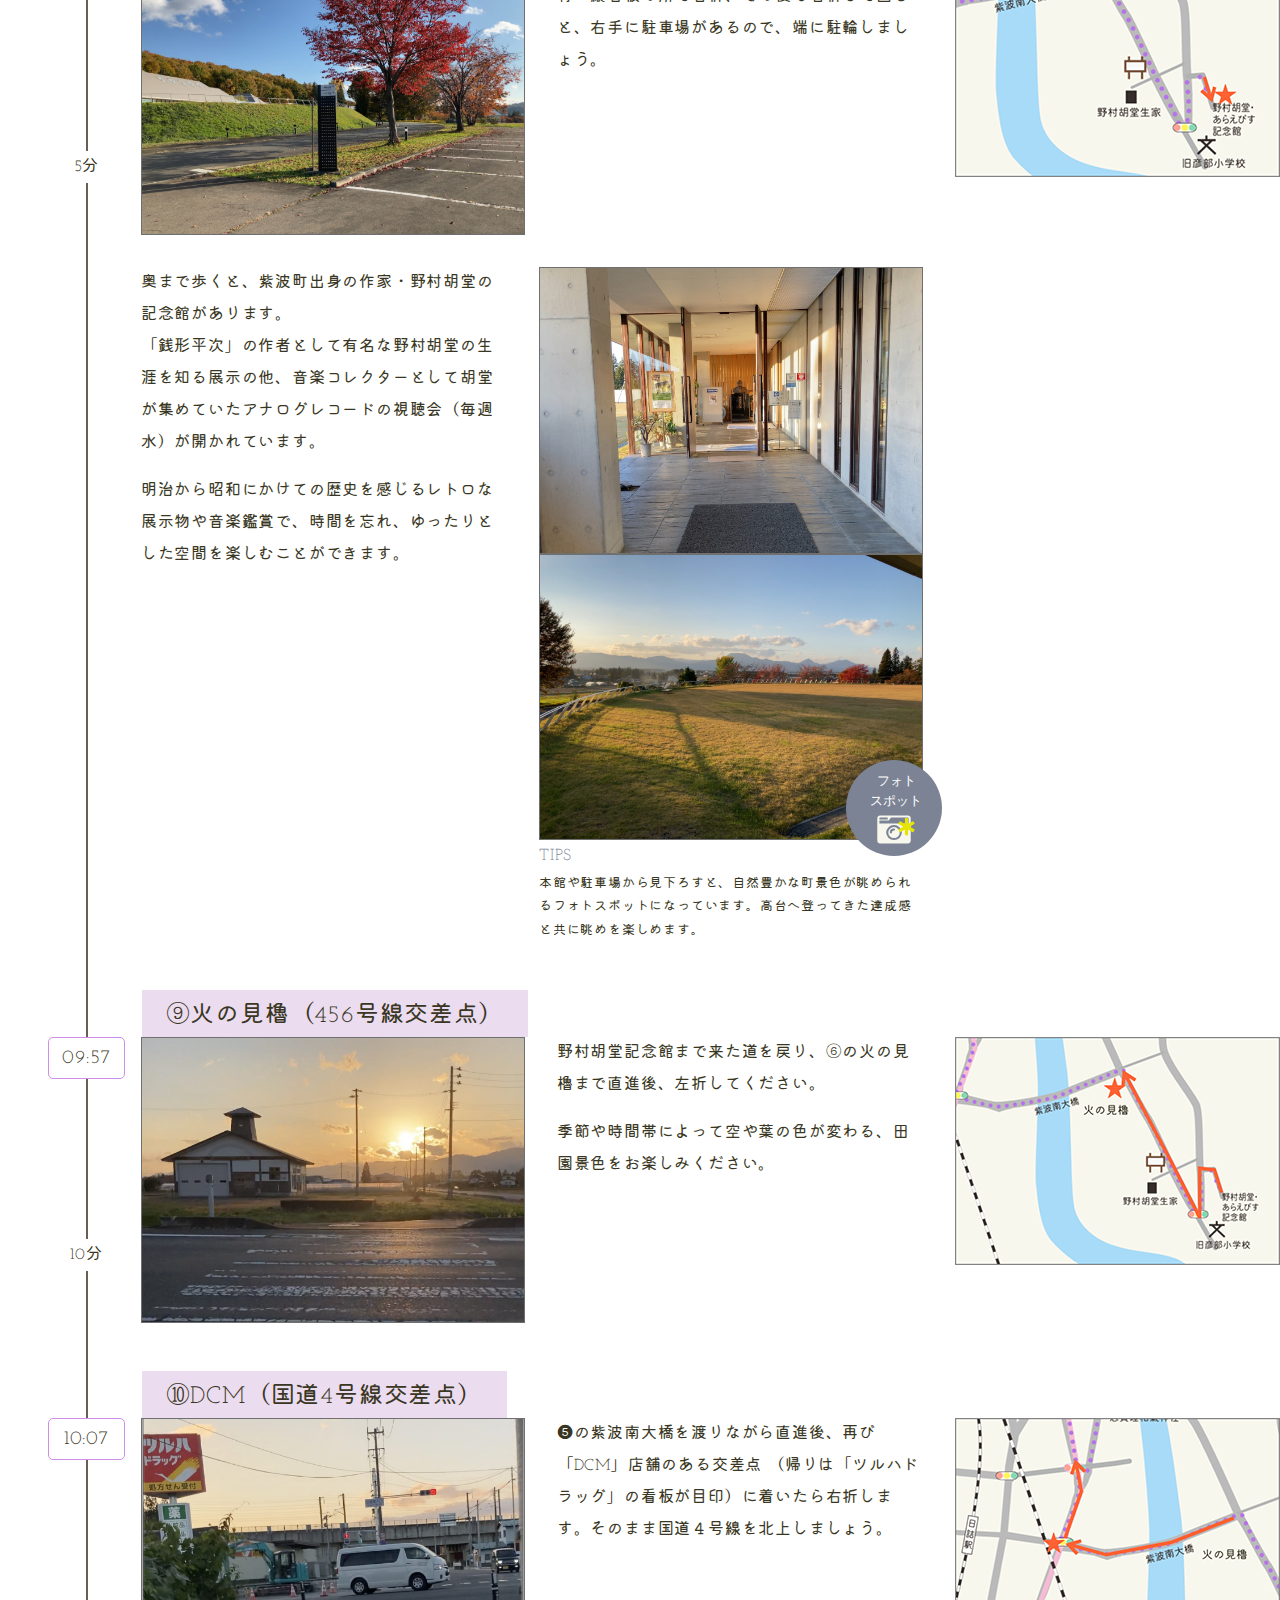
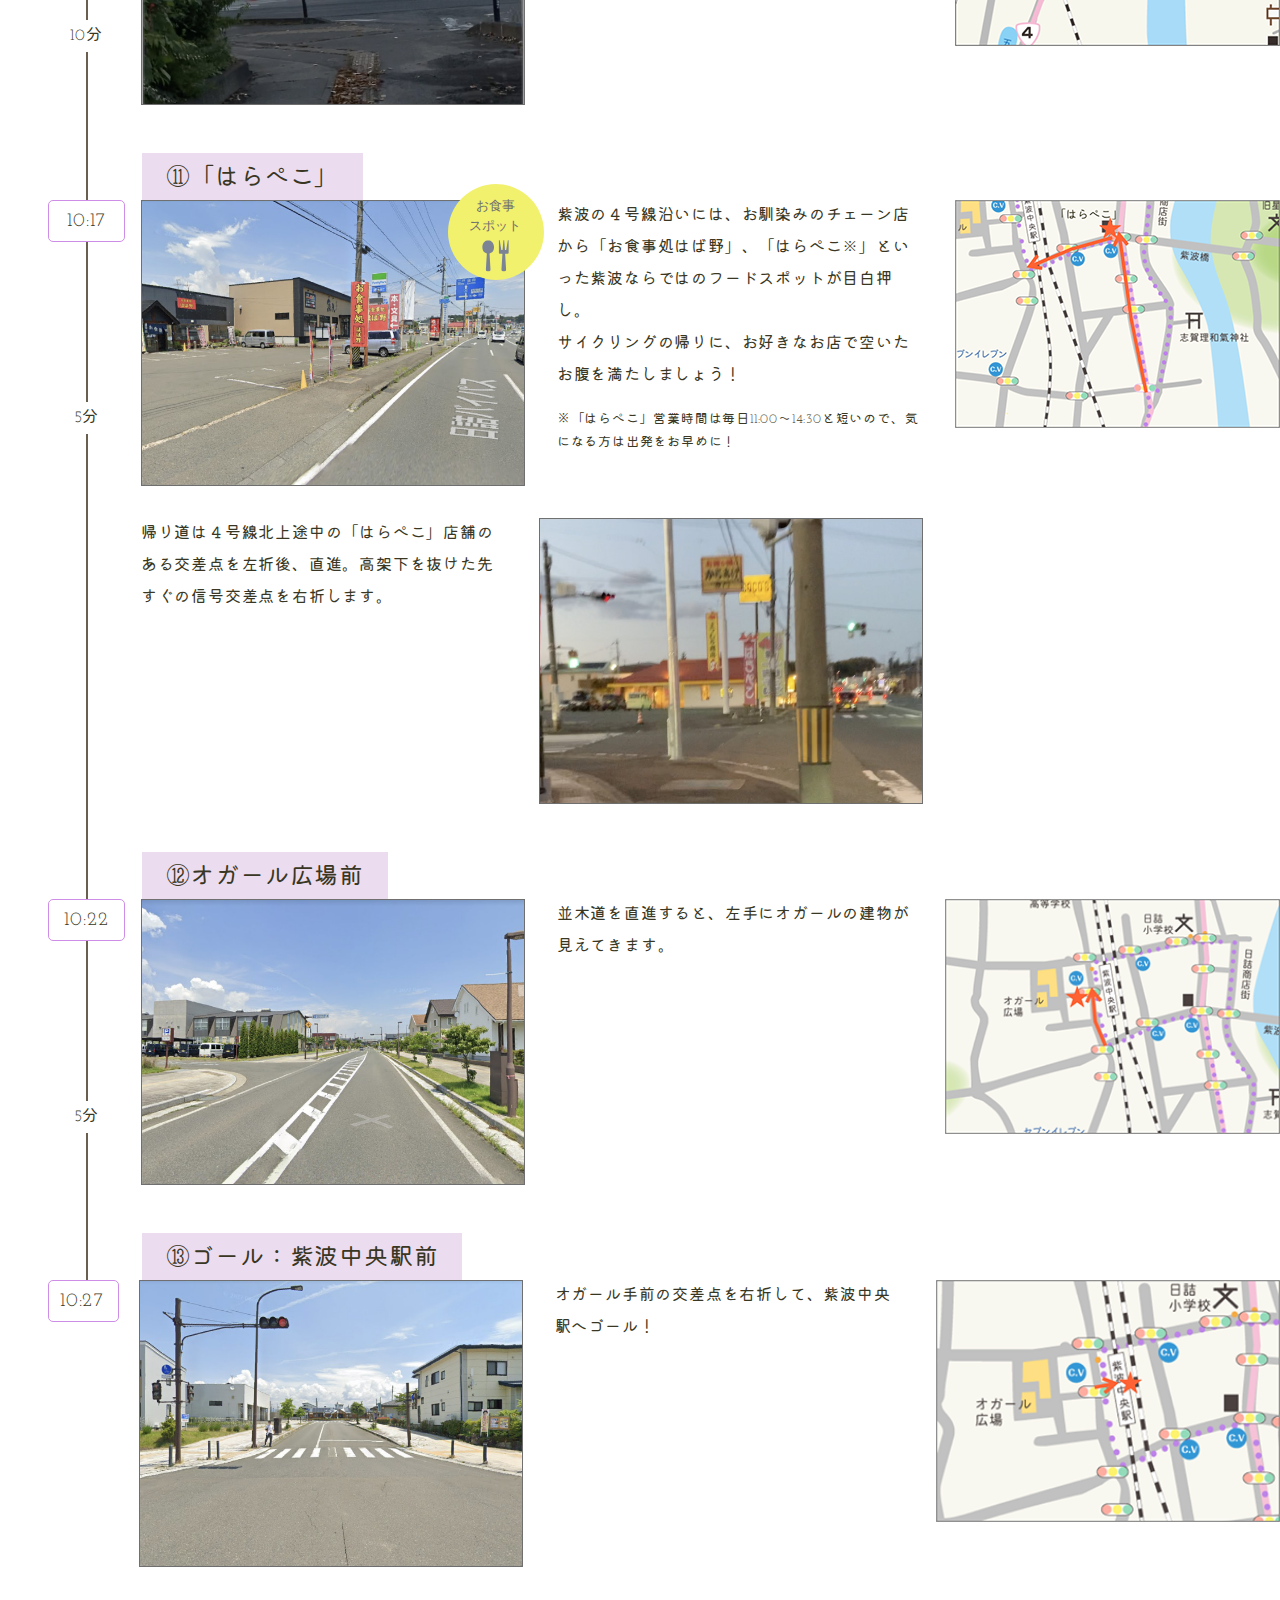
==== commit bfe5582b: "SCR-Ver.2.1アップロード１" ====
--- a/Cmap.html
+++ b/Cmap.html
@@ -22,7 +22,7 @@
             <nav>
                 <ul class="nav container">
                     <li>
-                        <a class="under-link" id="map-link" href="Cmap.html">サイクリングコース</a>
+                        <a class="select-link" id="map-link" href="Cmap.html">サイクリングコース</a>
                     </li>
                     <li>
                         <a class="under-link" id="guide-link" href="guide.html">トラブルガイド</a>
@@ -84,6 +84,7 @@
                 </div>
                 <img class="allmap" src="img/siseki/s-allmap.png" alt="史跡コース全体地図">
             </div>
+            <div class="desktop-size">
             <div class="simulation">
                 <p class="title">移動時刻シミュレーション</p>
                 <div class="container">
@@ -339,6 +340,7 @@
                     </div>
                     <img src="img/siseki/map/12.png" alt=“史跡ポイント12マップ">
                 </div>
+            </div>
             </div>
             <div class="next-G container">
                 <p>このコースに決めたら、<br>サイクリング前にトラブルガイドを読んで準備をしましょう！</p>
@@ -369,6 +371,7 @@
                 </div>
                 <img class="allmap" src="img/bungaku/b-allmap.png" alt="史跡コース全体地図">
             </div>
+            <div class="desktop-size">
             <div class="simulation">
                 <p class="title">移動時刻シミュレーション</p>
                 <div class="container">
@@ -653,7 +656,7 @@
                     <img src="img/bungaku/map/13.png" alt=“文学ポイント１マップ">
                 </div>
             </div>
-
+            </div>
             <div class="next-G container">
                 <p>このコースに決めたら、<br>サイクリング前にトラブルガイドを読んで準備をしましょう！</p>
                 <div class="right-text">
--- a/css/main.css
+++ b/css/main.css
@@ -31,14 +31,7 @@
   width: 60em;
   margin: 0 auto;
 }
-section.anke {
-  background-color: #ECDCF0;
-  margin-bottom: 5em;
-}
-div.ank {
-  margin: 0 auto;
-  width: 45em;
-}
+
 article:not(.siseki-C, .bungaku-C) {
   background-color: #fff;
   width: 65em;
@@ -1225,15 +1218,93 @@
   background-image: url(../img/icon/E-calendar.svg);
 }
 
+@media screen and (min-width: 1500px) {
+  /* デスクトップPC用 */
+  html {
+    font-size: 103%;
+  }
+  p {
+    line-height: 1.8em;
+  }
+
+  ul.nav {
+    font-size: large;
+  }
+  section.concept::before {
+    width: 59%;
+    top: calc(100vh - 17%);
+  }
+
+  a.scroll-b p {
+    font-size: x-large;
+    width: fit-content;
+    margin: 0 auto 0.5em;
+  }
+  .cyclingman {
+    width: 4em;
+  }
+  section.concept::after {
+    top: 145vh;
+    height: 100%;
+    background-image: url(../img/top/mt-high.svg);
+  }
+  div.CC1 {
+    height: fit-content;
+  }
+  .C2::after {
+    z-index: 5;
+    background-repeat: no-repeat;
+    background-size: auto;
+    display: block;
+    content: '';
+    position: relative;
+    background-image: url(../img/top/shrine&tree.svg);
+    width: 30em;
+    height: 15em;
+    right: -15vw;
+    top: -15vh;
+  }
+  .container.C3 {
+    margin-top: 0;
+    top: -30vh;
+  }
+  .C4 p {
+    margin-top: 30vh;
+  }
+  section.C-map::before {
+    width: 100vw;
+    height: 100vh;
+    left: -25vw;
+    top: -60vh;
+  }
+  .T-guide .wid-cont::before {
+    left: 13vw;
+  }
+  .Tg-img::after {
+    left: 33vw;
+  }
+  .access .right-side {
+    right: -27vw;
+  }
+  .acc-map {
+    left: -28vw;
+  }
+  .access iframe {
+    height: 50vh;
+  }
+
+  .G-select .wid-cont::before, 
+  .G-select .wid-cont::after {
+    height: 75%;
+  }
+}
+
 @media screen and (max-width: 959px) {
 	/* 959px以下に適用されるCSS（タブレット用） */
-  section:not(.wid, .access, .anke), .wid-cont {
+  section:not(.wid, .access), .wid-cont {
     width: 45em;
   }
-  section.anke {
-    width: 100%;
-    margin: 0 0 5em;
-  }
+
   div.ank {
     margin: 0 0 5em;
     width: 100vw;
--- a/css/map.css
+++ b/css/map.css
@@ -342,6 +342,29 @@
     background-image: url(../img/icon/photo.svg);
 }
 
+@media screen and (min-width: 1500px) {
+    .bungaku-C h2.under-text::before {
+        left: 20vw;
+    }
+    .siseki-about img, .bungaku-about img {
+        width: 60vw;
+    }
+    .explain {
+        /* padding: 3em 15em 3em 4em; */
+        width: 60%;
+    }
+    .move-T {
+        margin-top: 4em;
+    }
+    .siseki-M div, .bungaku-M div {
+        margin: 5em 5em 5em 20vw;
+    }
+    .desktop-size {
+        margin-left: 10vw;
+        width: 60vw;
+    }
+}
+
 @media screen and (max-width: 959px) {
 	/* 959px以下に適用されるCSS（タブレット用） */
     .siseki-about, .bungaku-about {
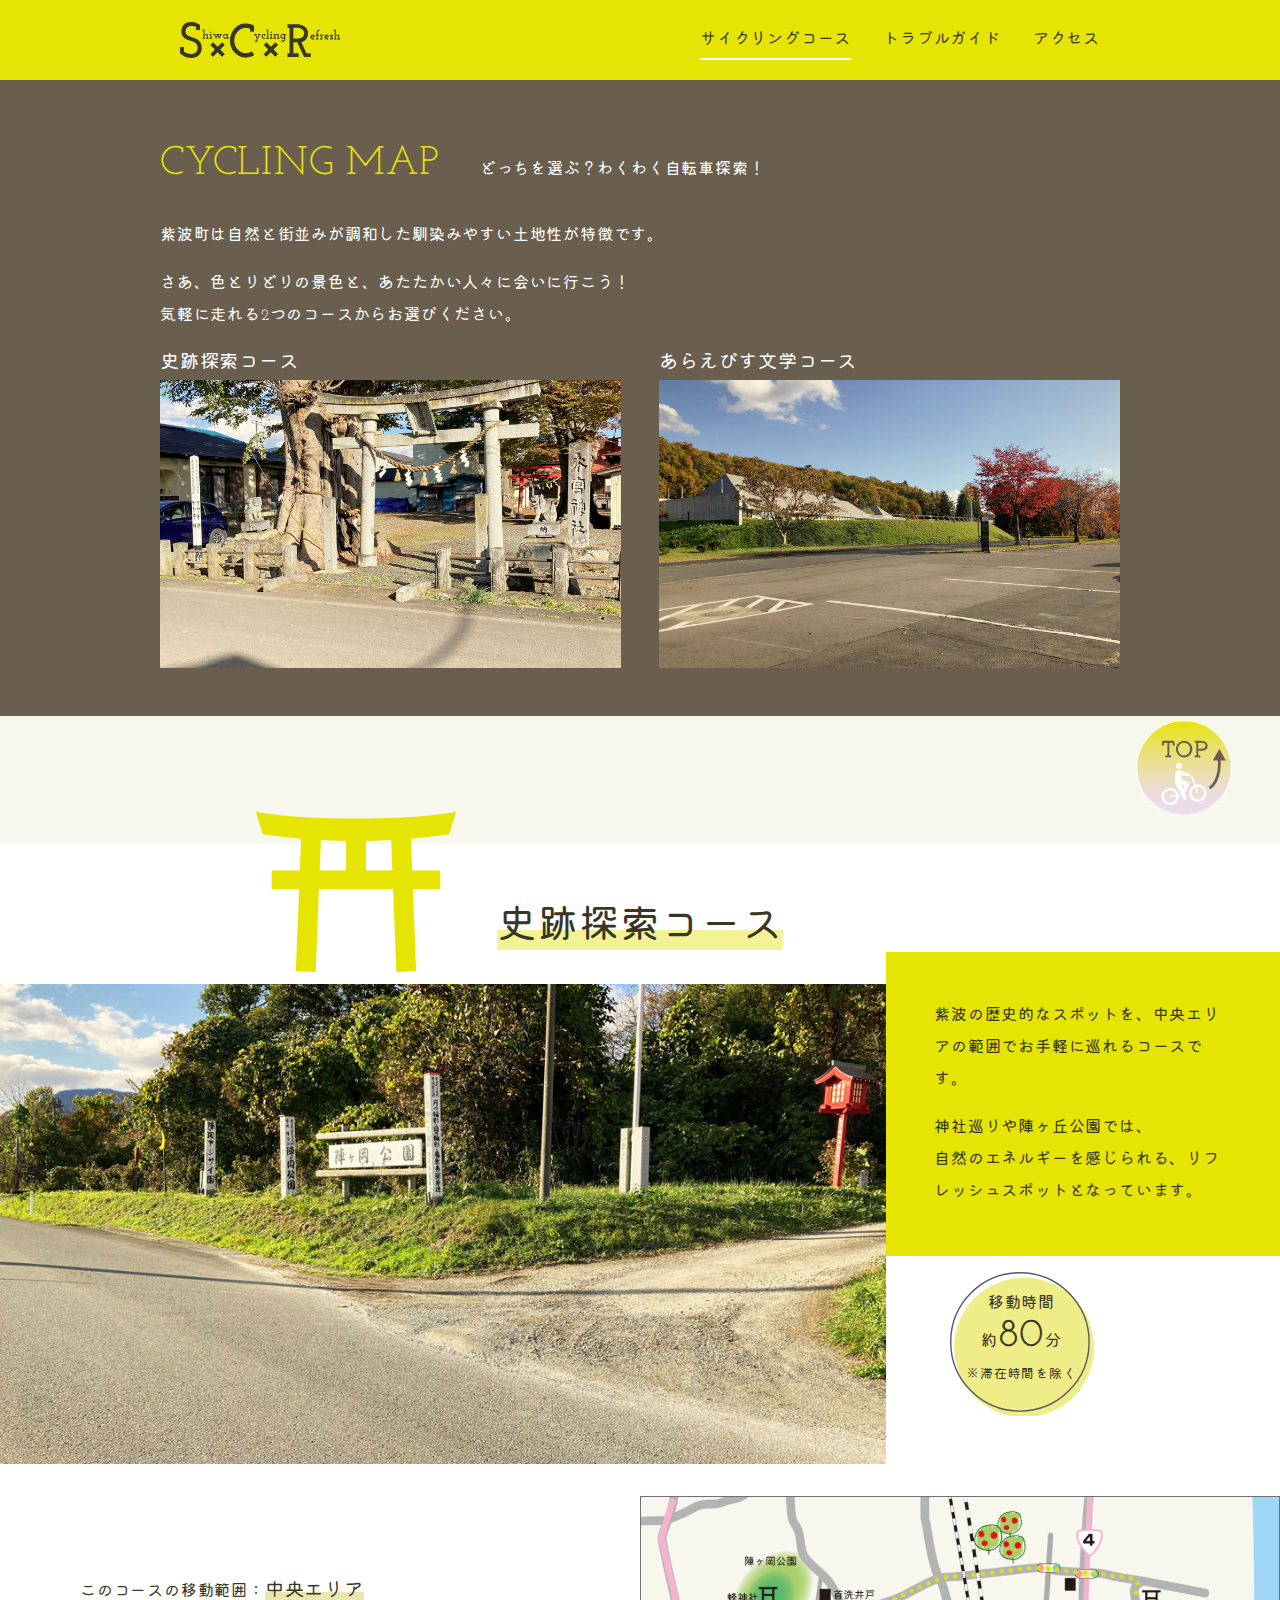
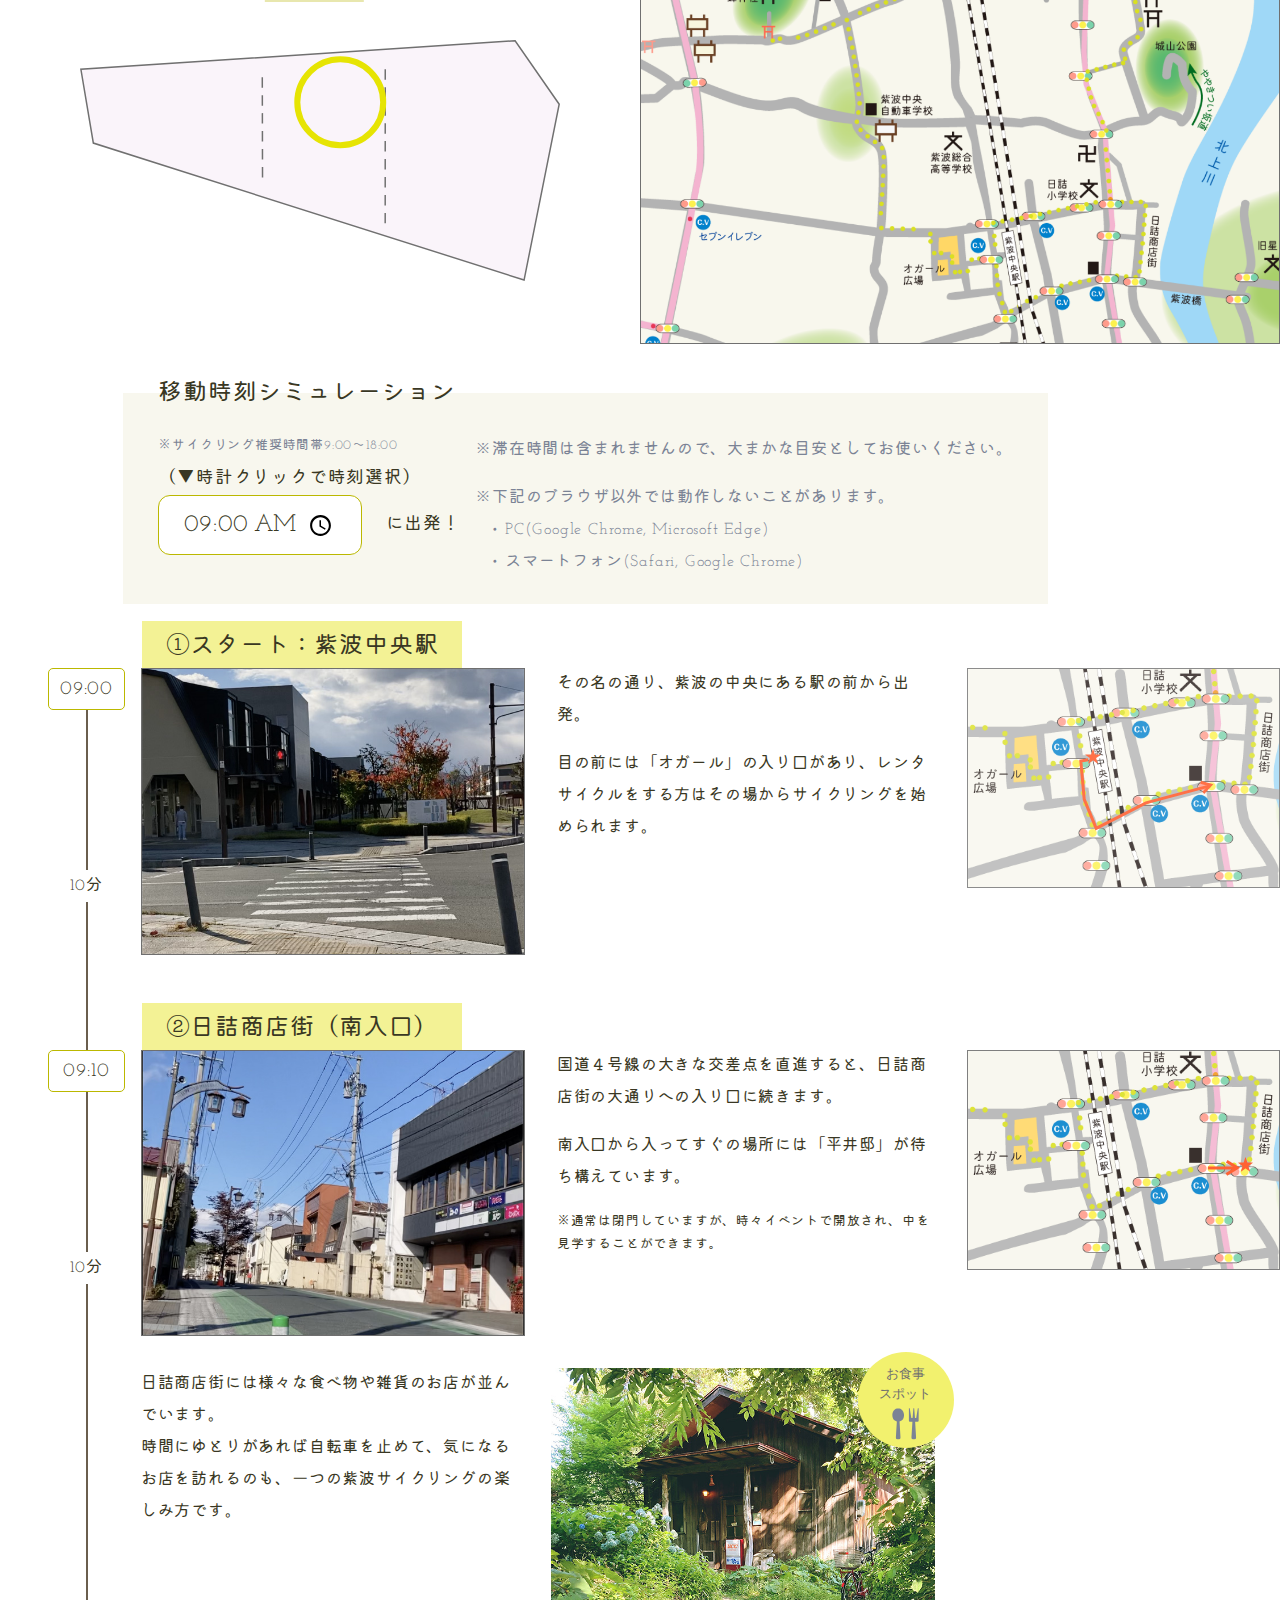
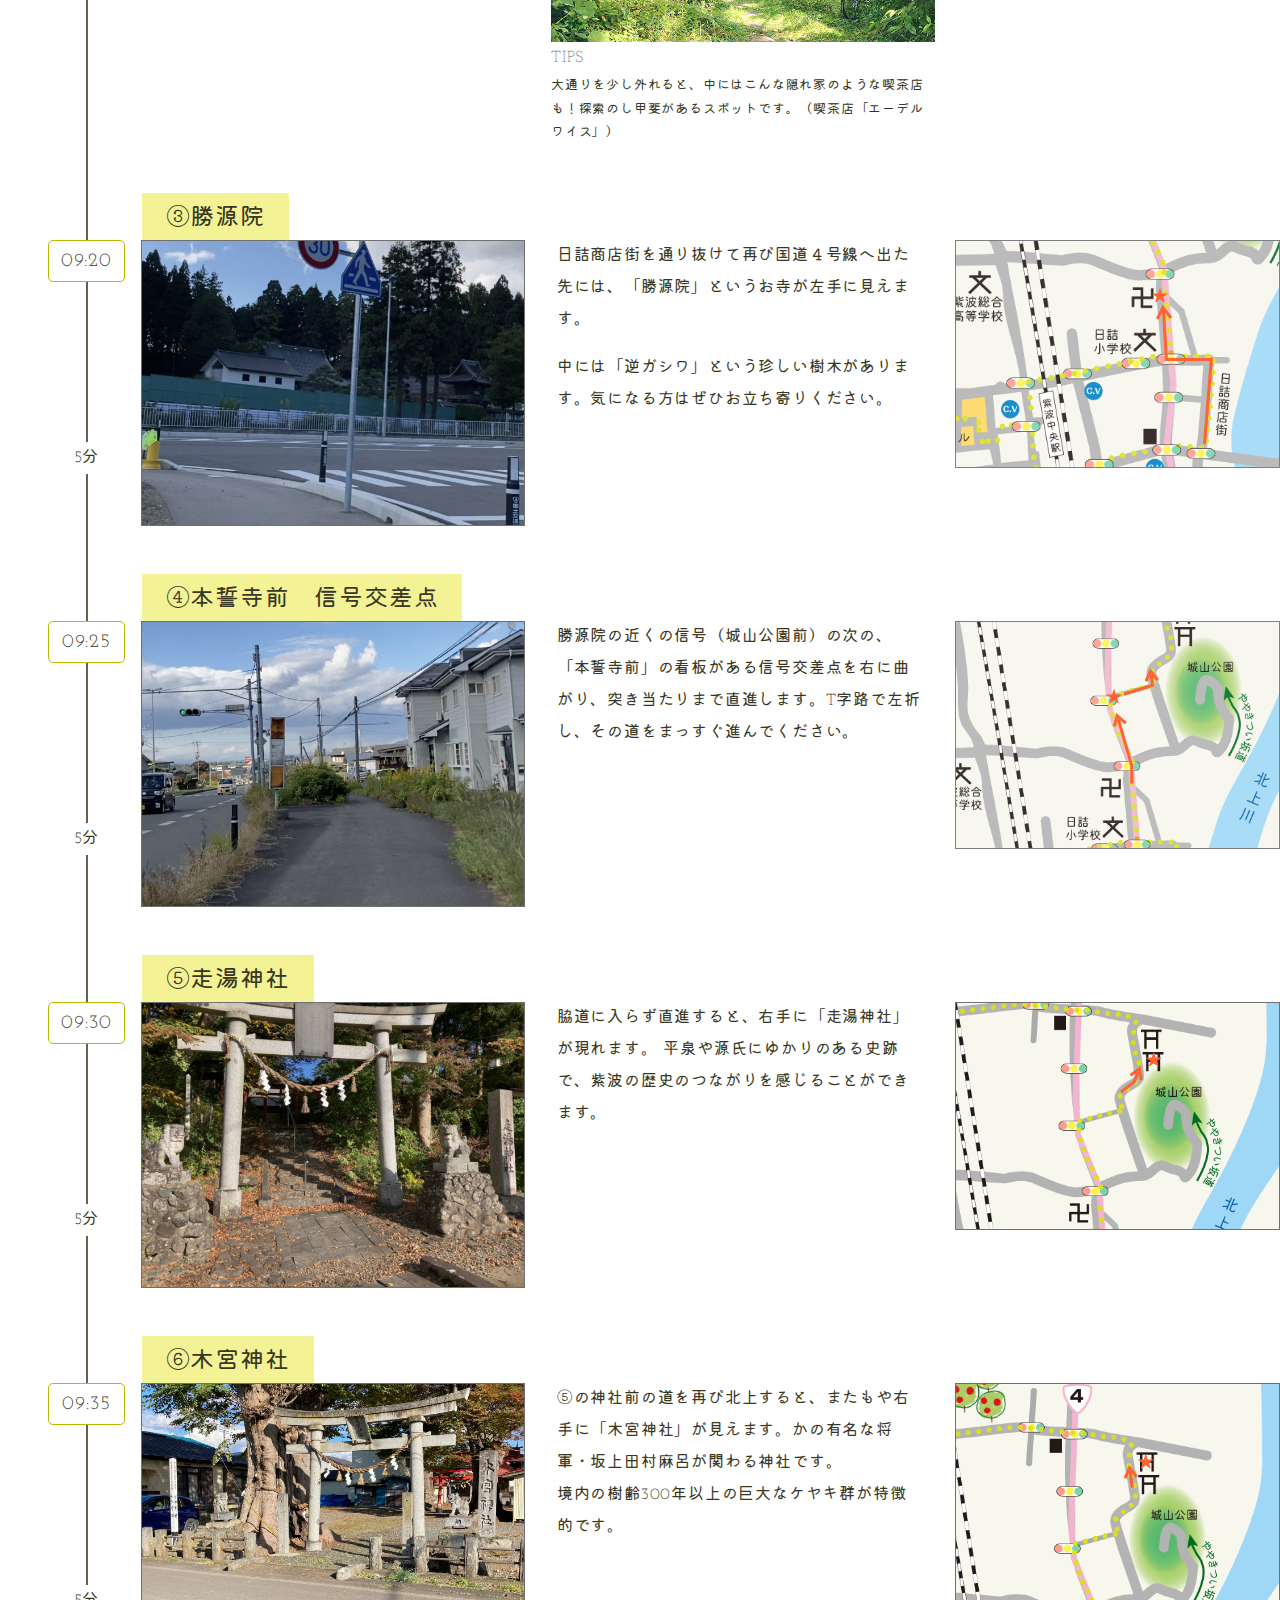
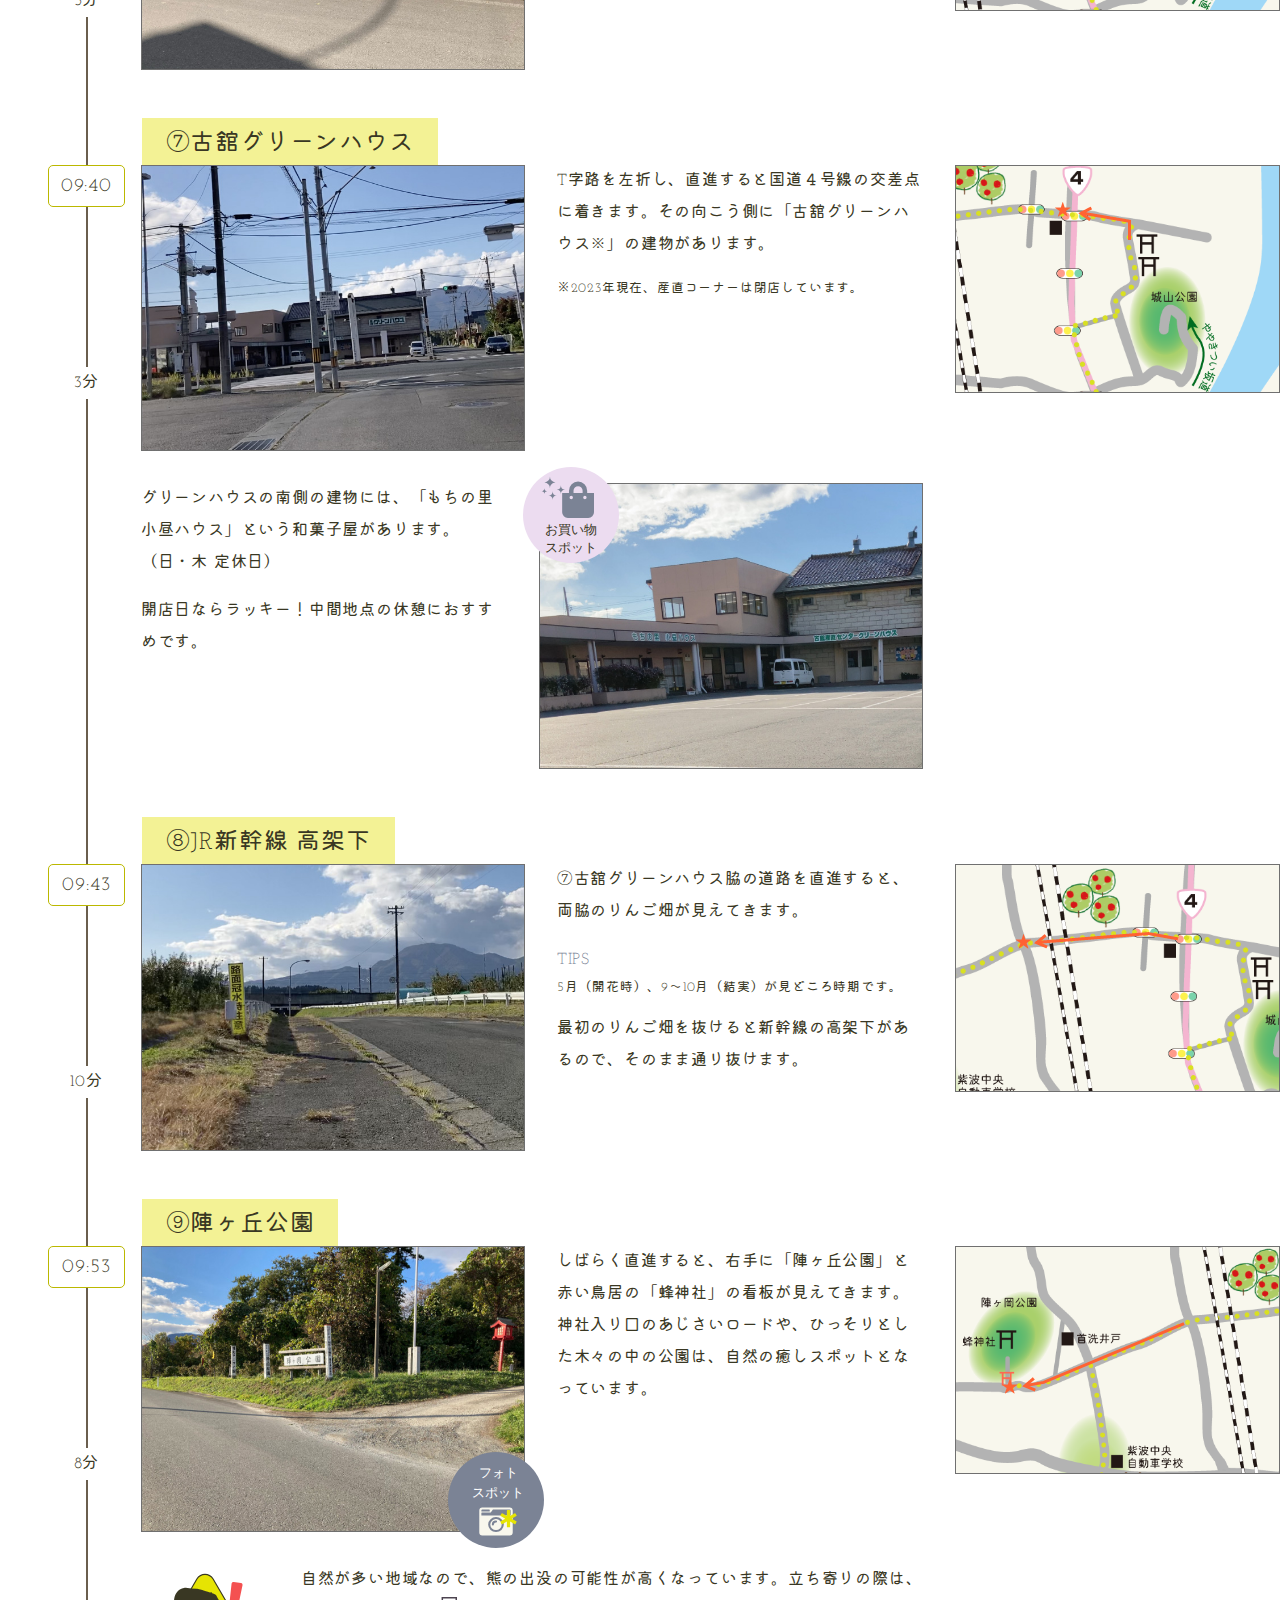
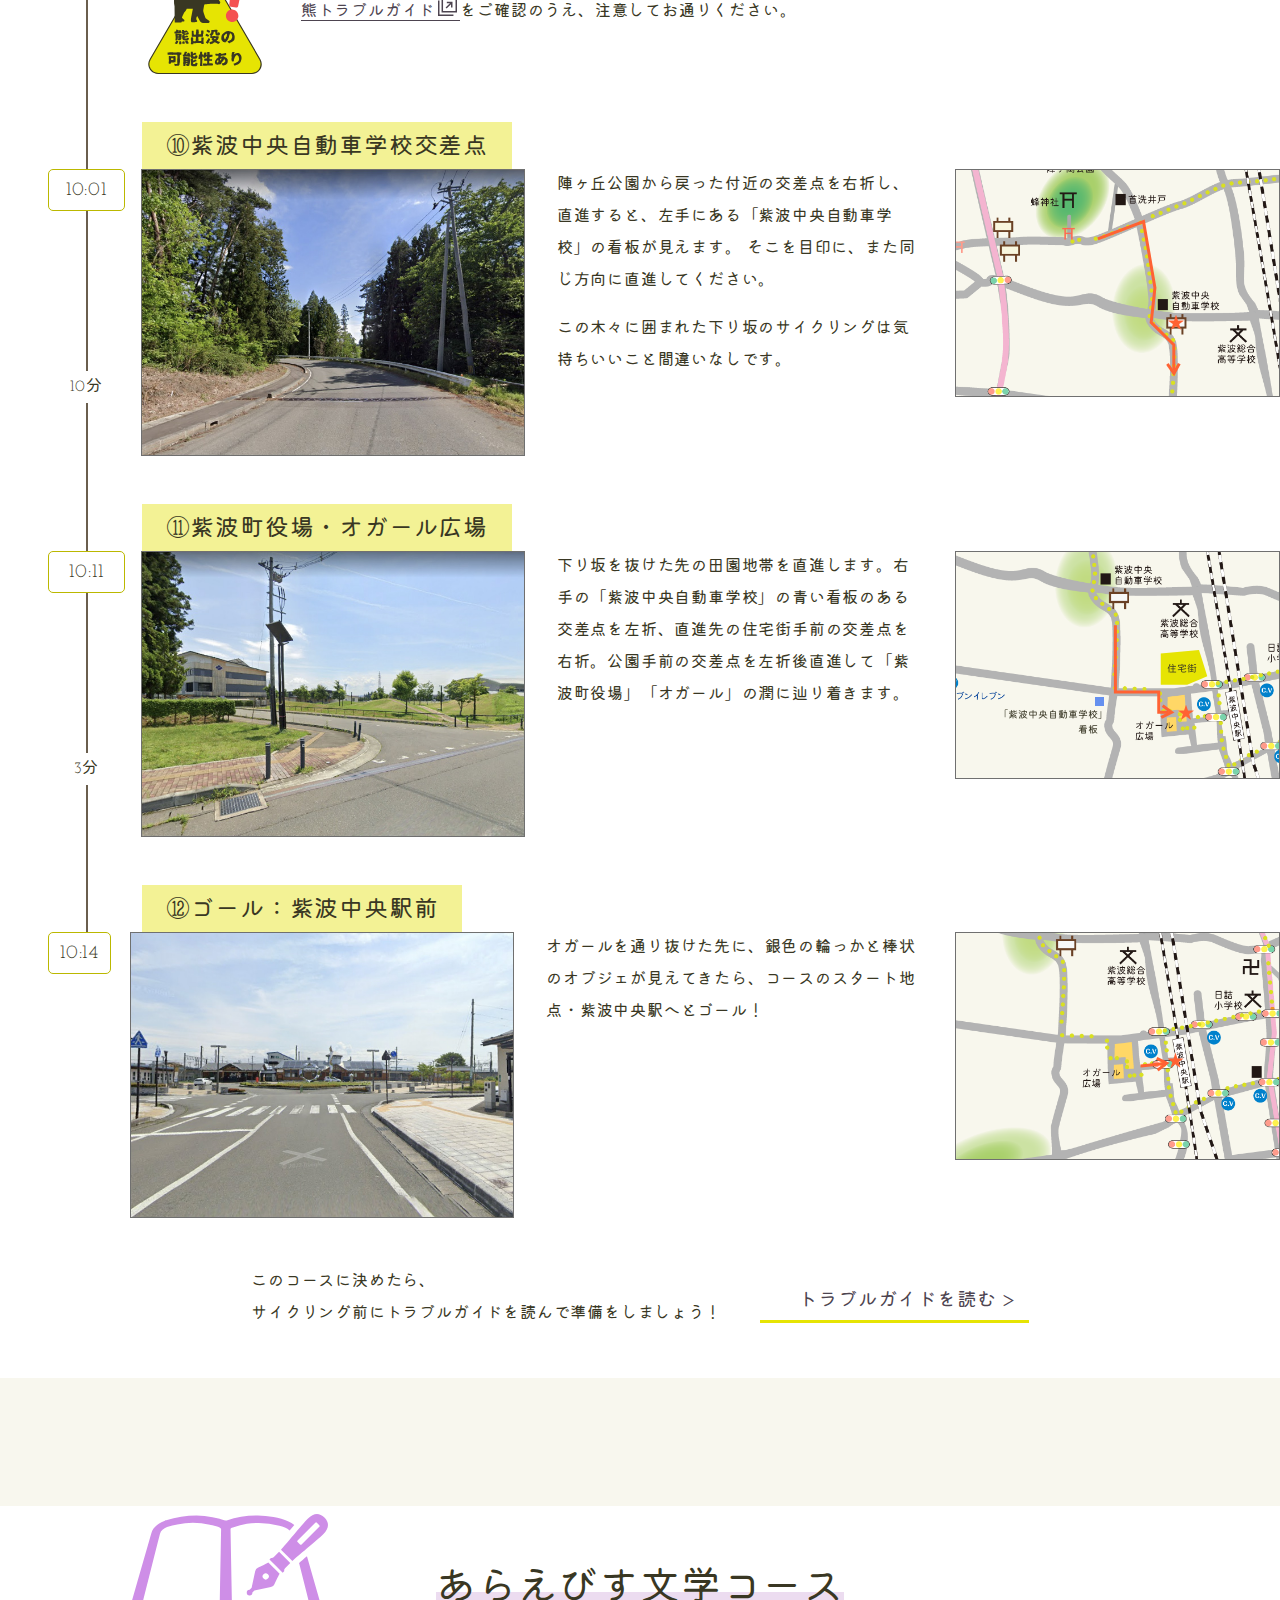
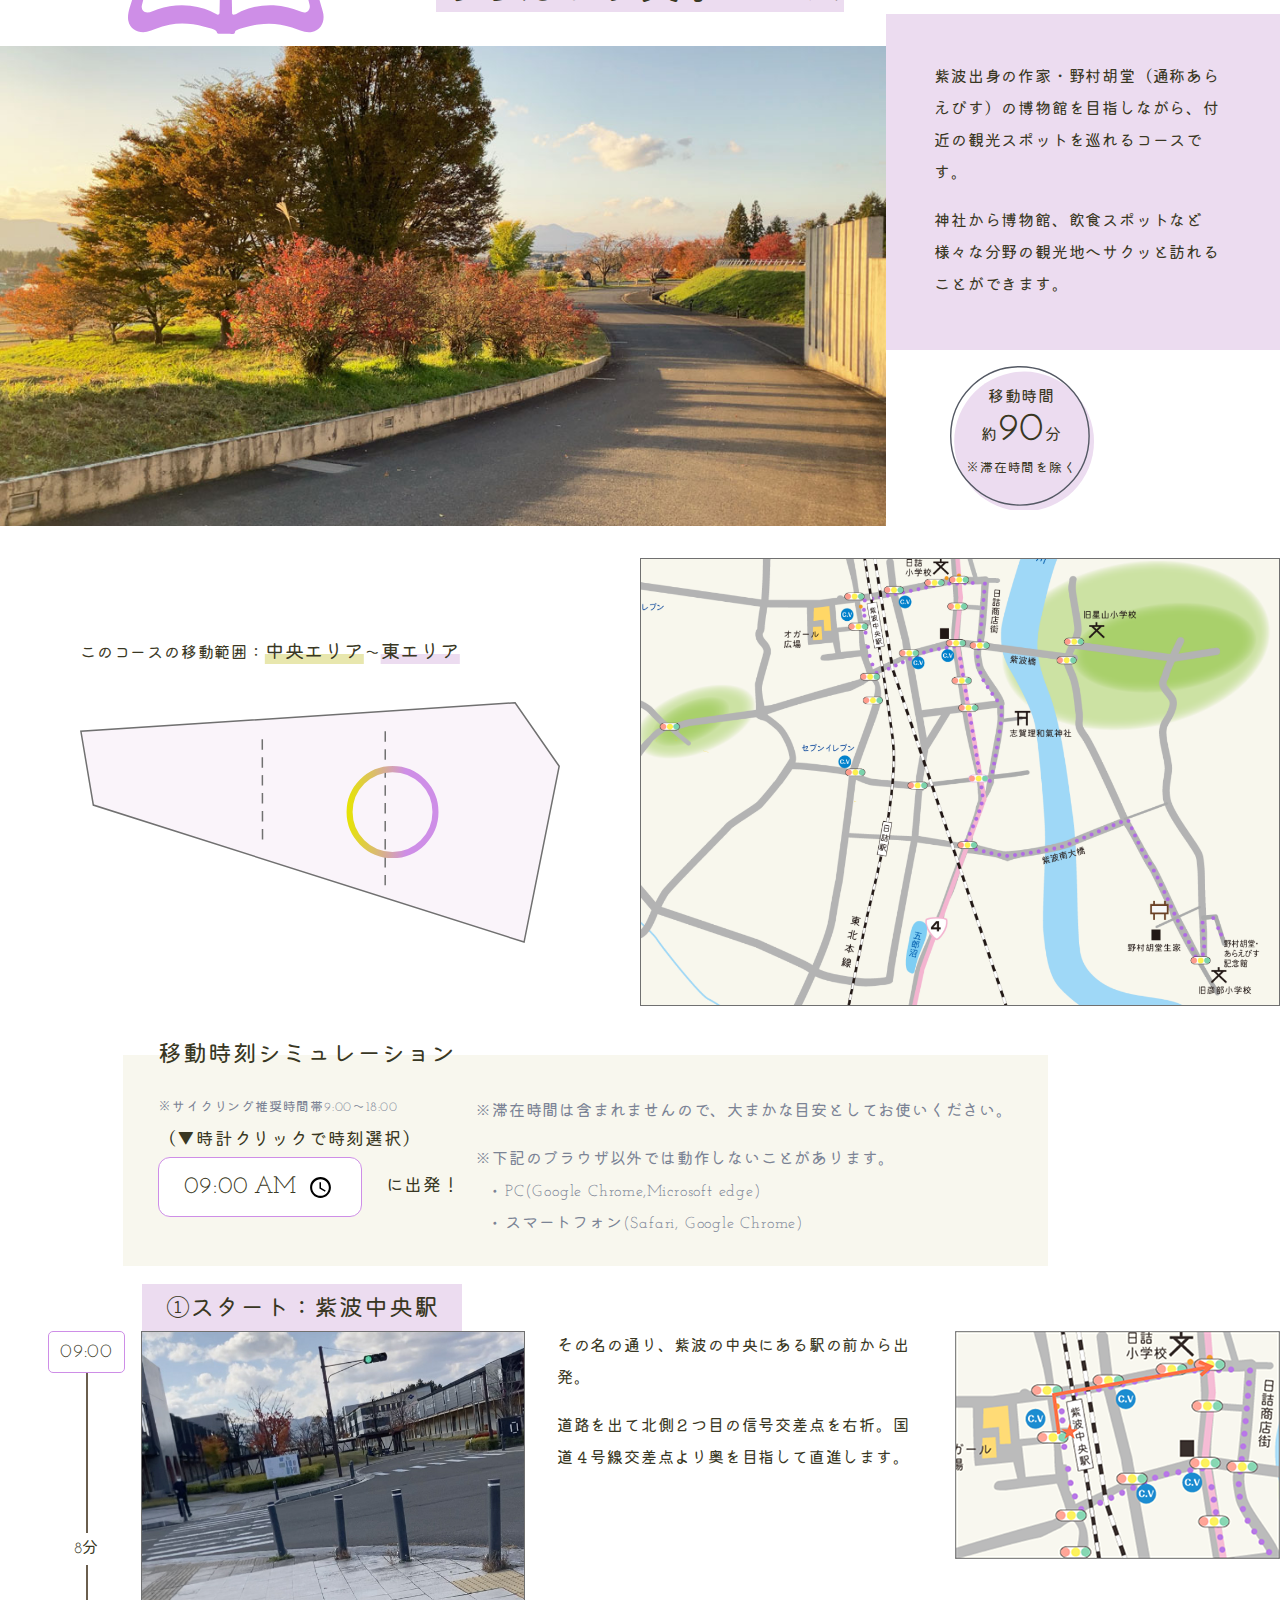
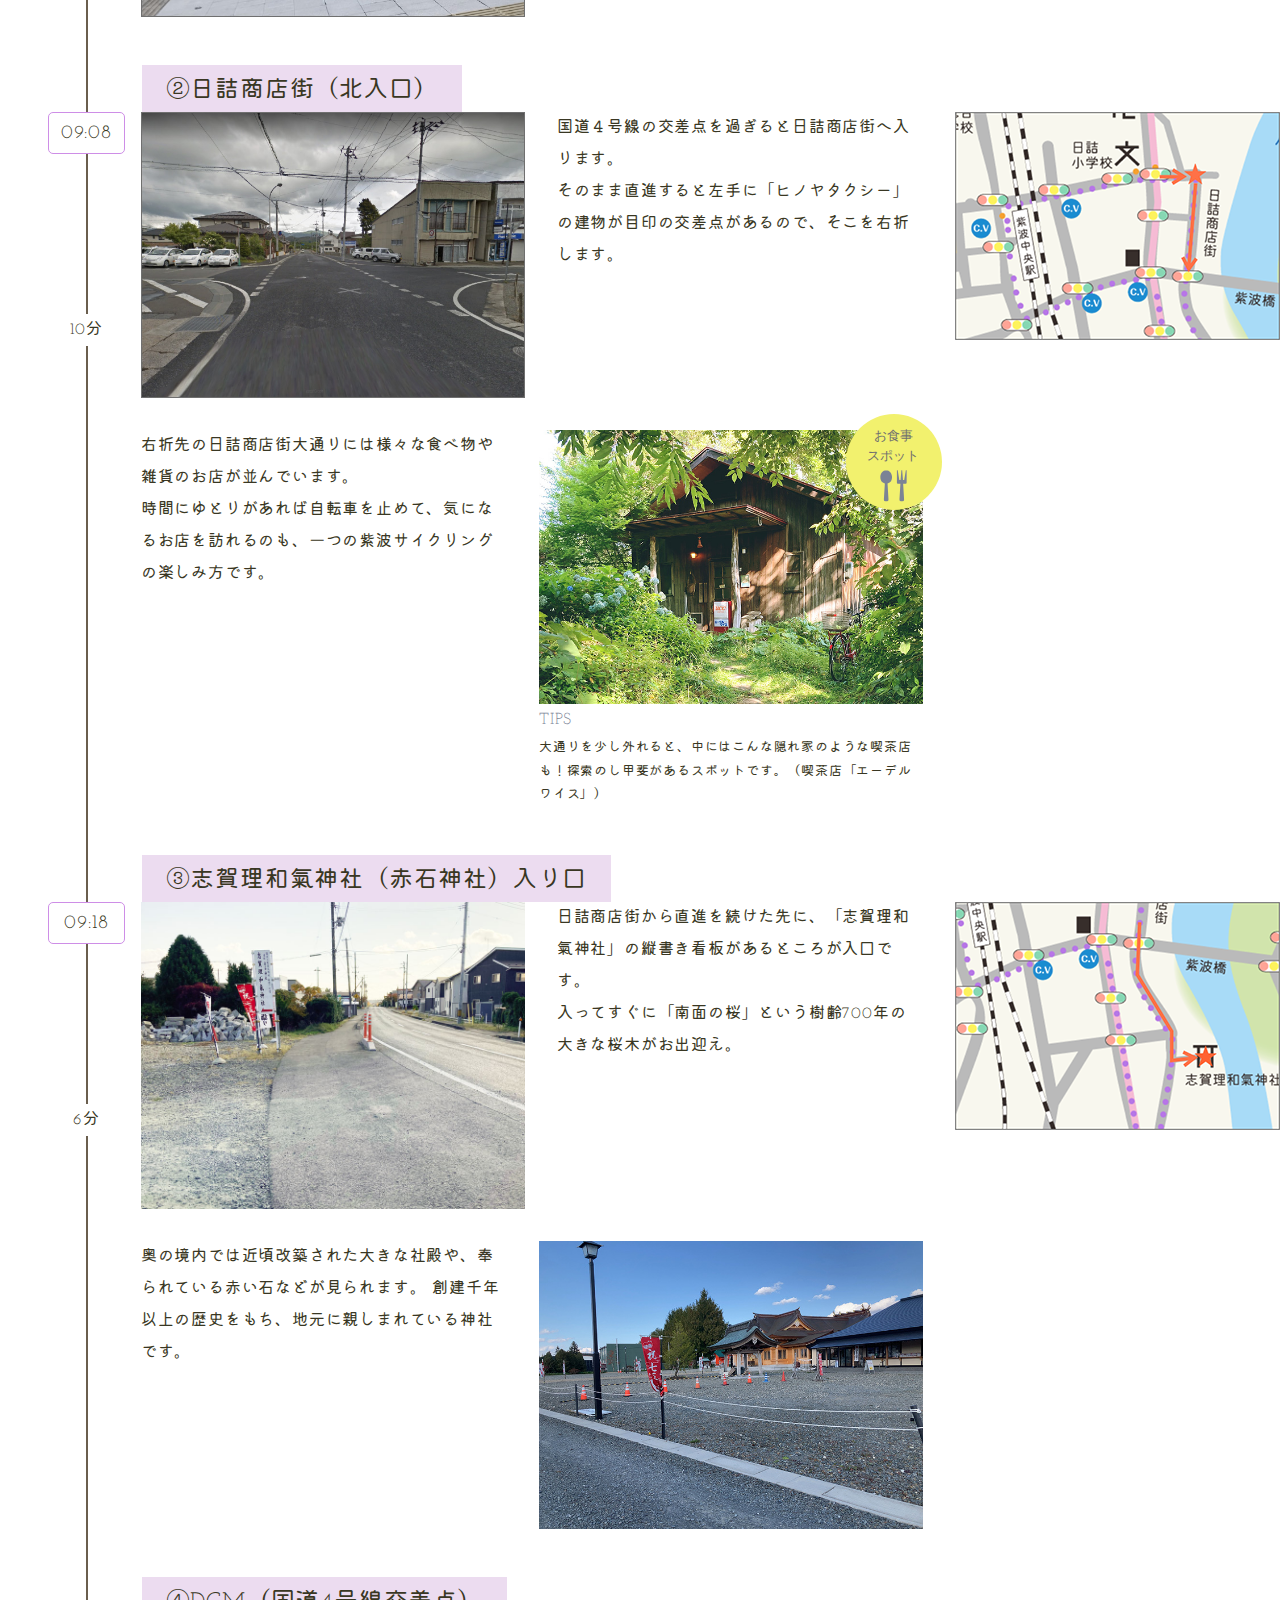
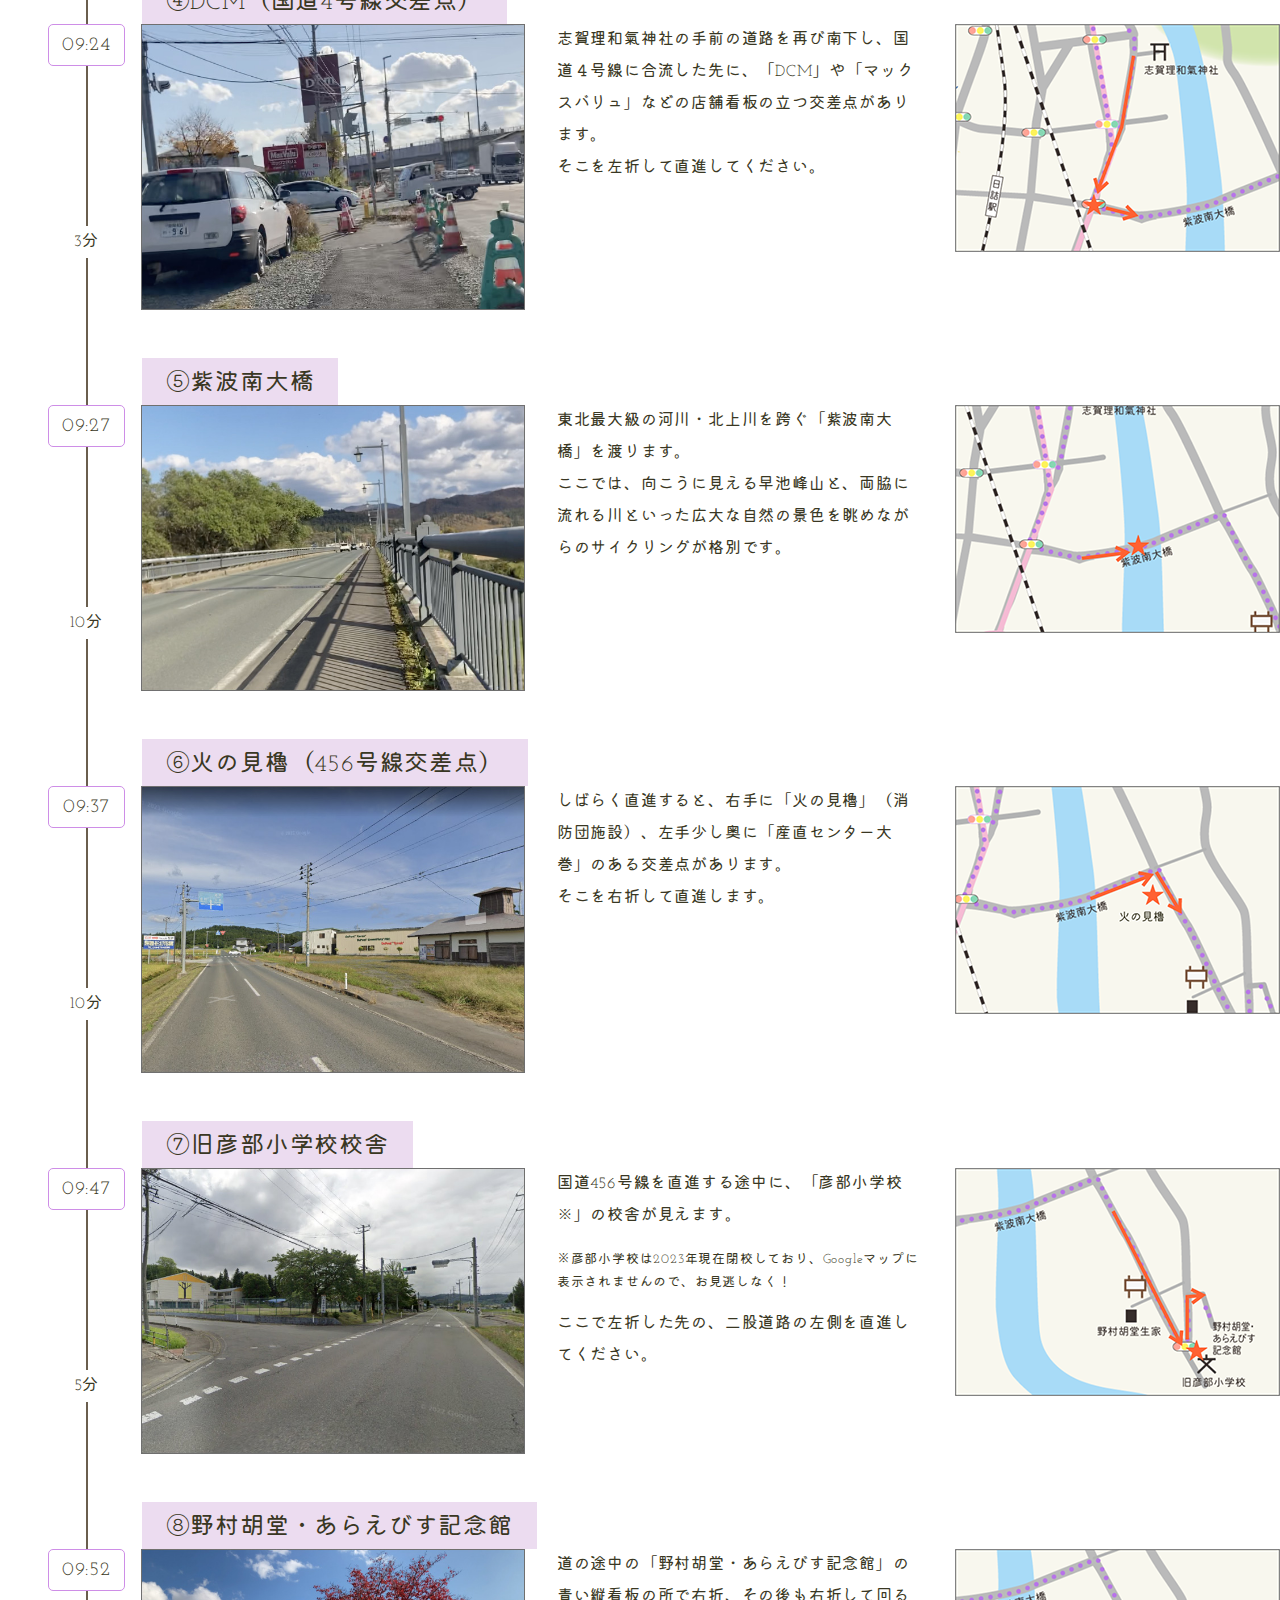
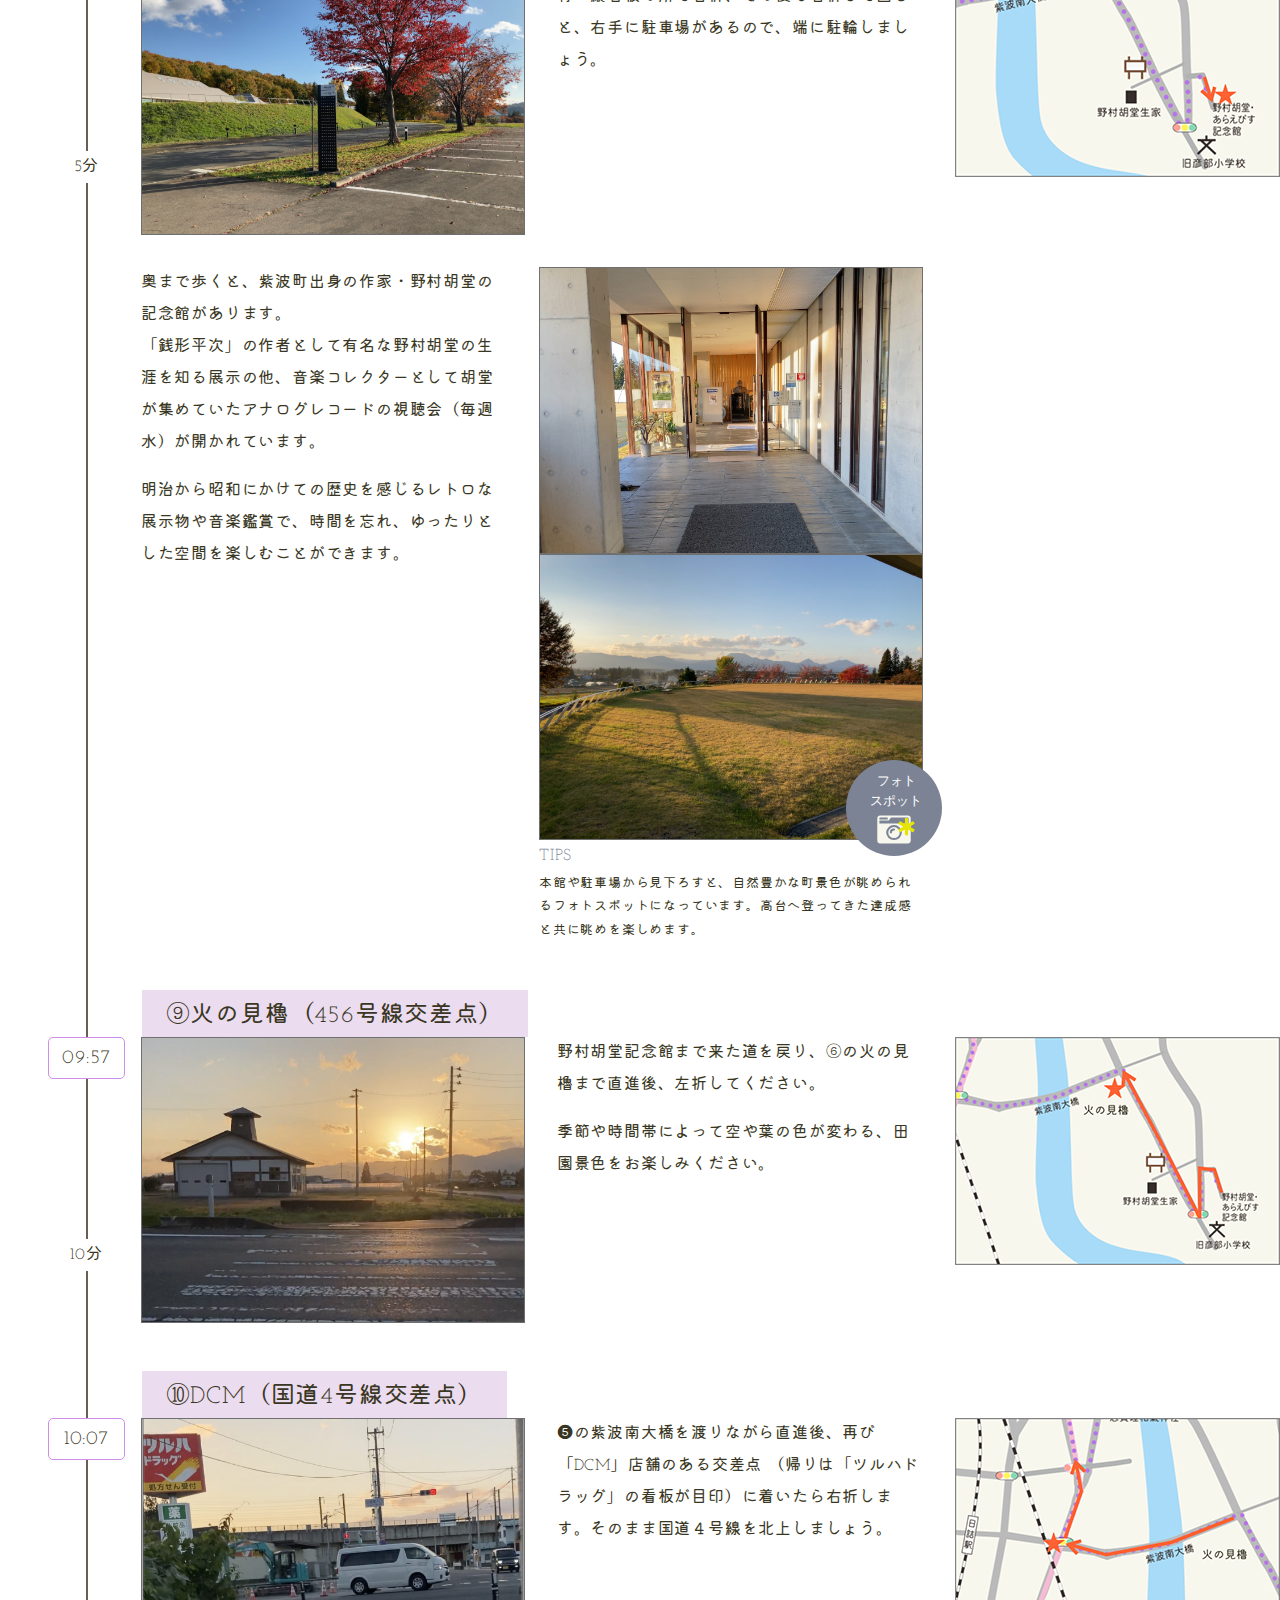
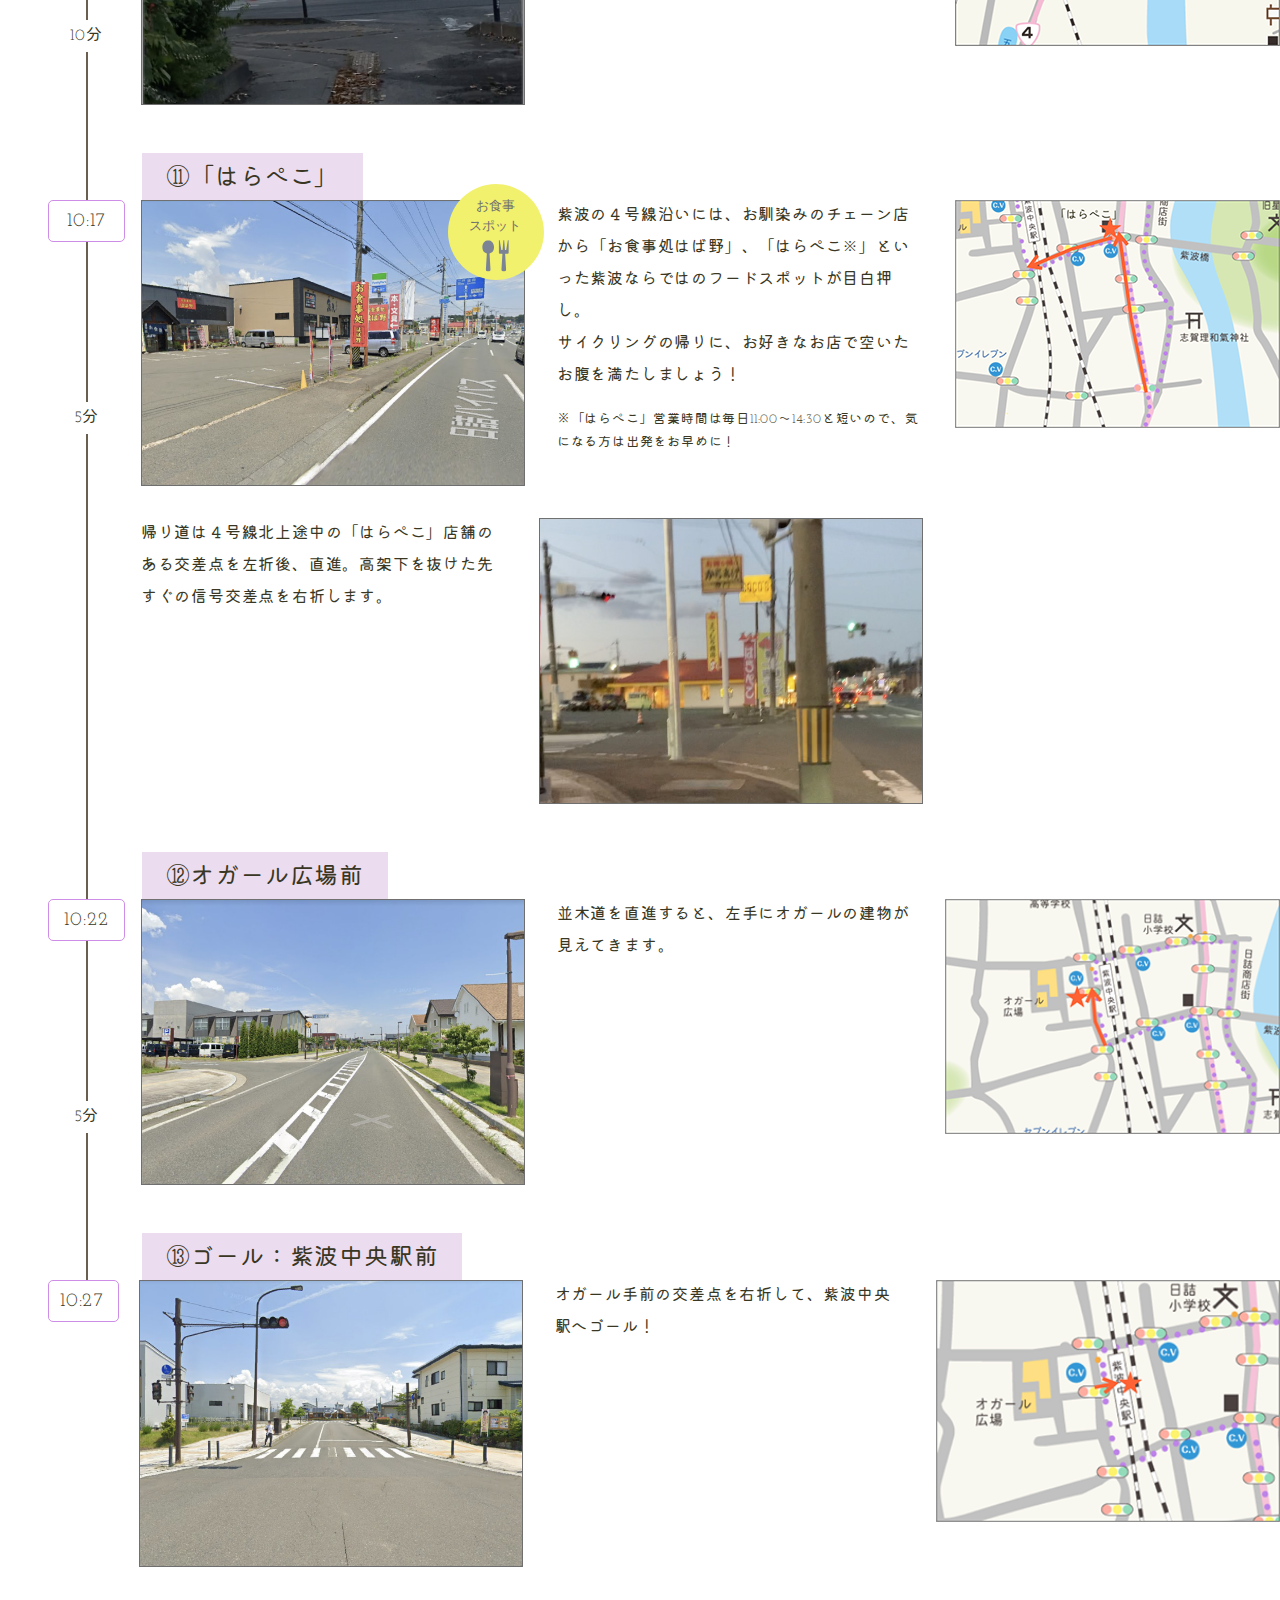
==== commit 2fb65188: "Ver.2.1.5アップロード" ====
--- a/Cmap.html
+++ b/Cmap.html
@@ -11,6 +11,15 @@
     <link href="https://fonts.googleapis.com/css2?family=Josefin+Slab:wght@600&family=Kiwi+Maru:wght@300;400;500&display=swap" rel="stylesheet">
     <title>サイクリングマップ｜S&times;C&times;R - 紫波町&times;サイクリング&times;リフレッシュ</title>
 </head>
+<!-- Google tag (gtag.js) -->
+<script async src="https://www.googletagmanager.com/gtag/js?id=G-H7Q51XE55P"></script>
+<script>
+  window.dataLayer = window.dataLayer || [];
+  function gtag(){dataLayer.push(arguments);}
+  gtag('js', new Date());
+
+  gtag('config', 'G-H7Q51XE55P');
+</script>
 <!-- ここまで設定 -->
 <body>
     <header>
--- a/css/main.css
+++ b/css/main.css
@@ -1232,9 +1232,21 @@
   }
   section.concept::before {
     width: 59%;
-    top: calc(100vh - 17%);
-  }
-
+    top: calc(100vh - 18%);
+  }
+
+  a.totop {
+    right: 10vw;
+    top: 85vh;
+  }
+  .overlap {
+    width: 35%;
+    top: 55vh;
+    left: 10vw;
+  }
+  a.scroll-b {
+    left: 75vw;
+  }
   a.scroll-b p {
     font-size: x-large;
     width: fit-content;
@@ -1244,7 +1256,7 @@
     width: 4em;
   }
   section.concept::after {
-    top: 145vh;
+    top: 139vh;
     height: 100%;
     background-image: url(../img/top/mt-high.svg);
   }
@@ -1268,26 +1280,29 @@
     margin-top: 0;
     top: -30vh;
   }
+  .C3 p {
+    margin-top: 35%;
+  }
   .C4 p {
     margin-top: 30vh;
   }
   section.C-map::before {
     width: 100vw;
     height: 100vh;
+    left: -30vw;
+    top: -66vh;
+  }
+  .T-guide .wid-cont::before {
+    left: 20vw;
+  }
+  .Tg-img::after {
+    left: 28vw;
+  }
+  .access .right-side {
+    right: -22vw;
+  }
+  .acc-map {
     left: -25vw;
-    top: -60vh;
-  }
-  .T-guide .wid-cont::before {
-    left: 13vw;
-  }
-  .Tg-img::after {
-    left: 33vw;
-  }
-  .access .right-side {
-    right: -27vw;
-  }
-  .acc-map {
-    left: -28vw;
   }
   .access iframe {
     height: 50vh;
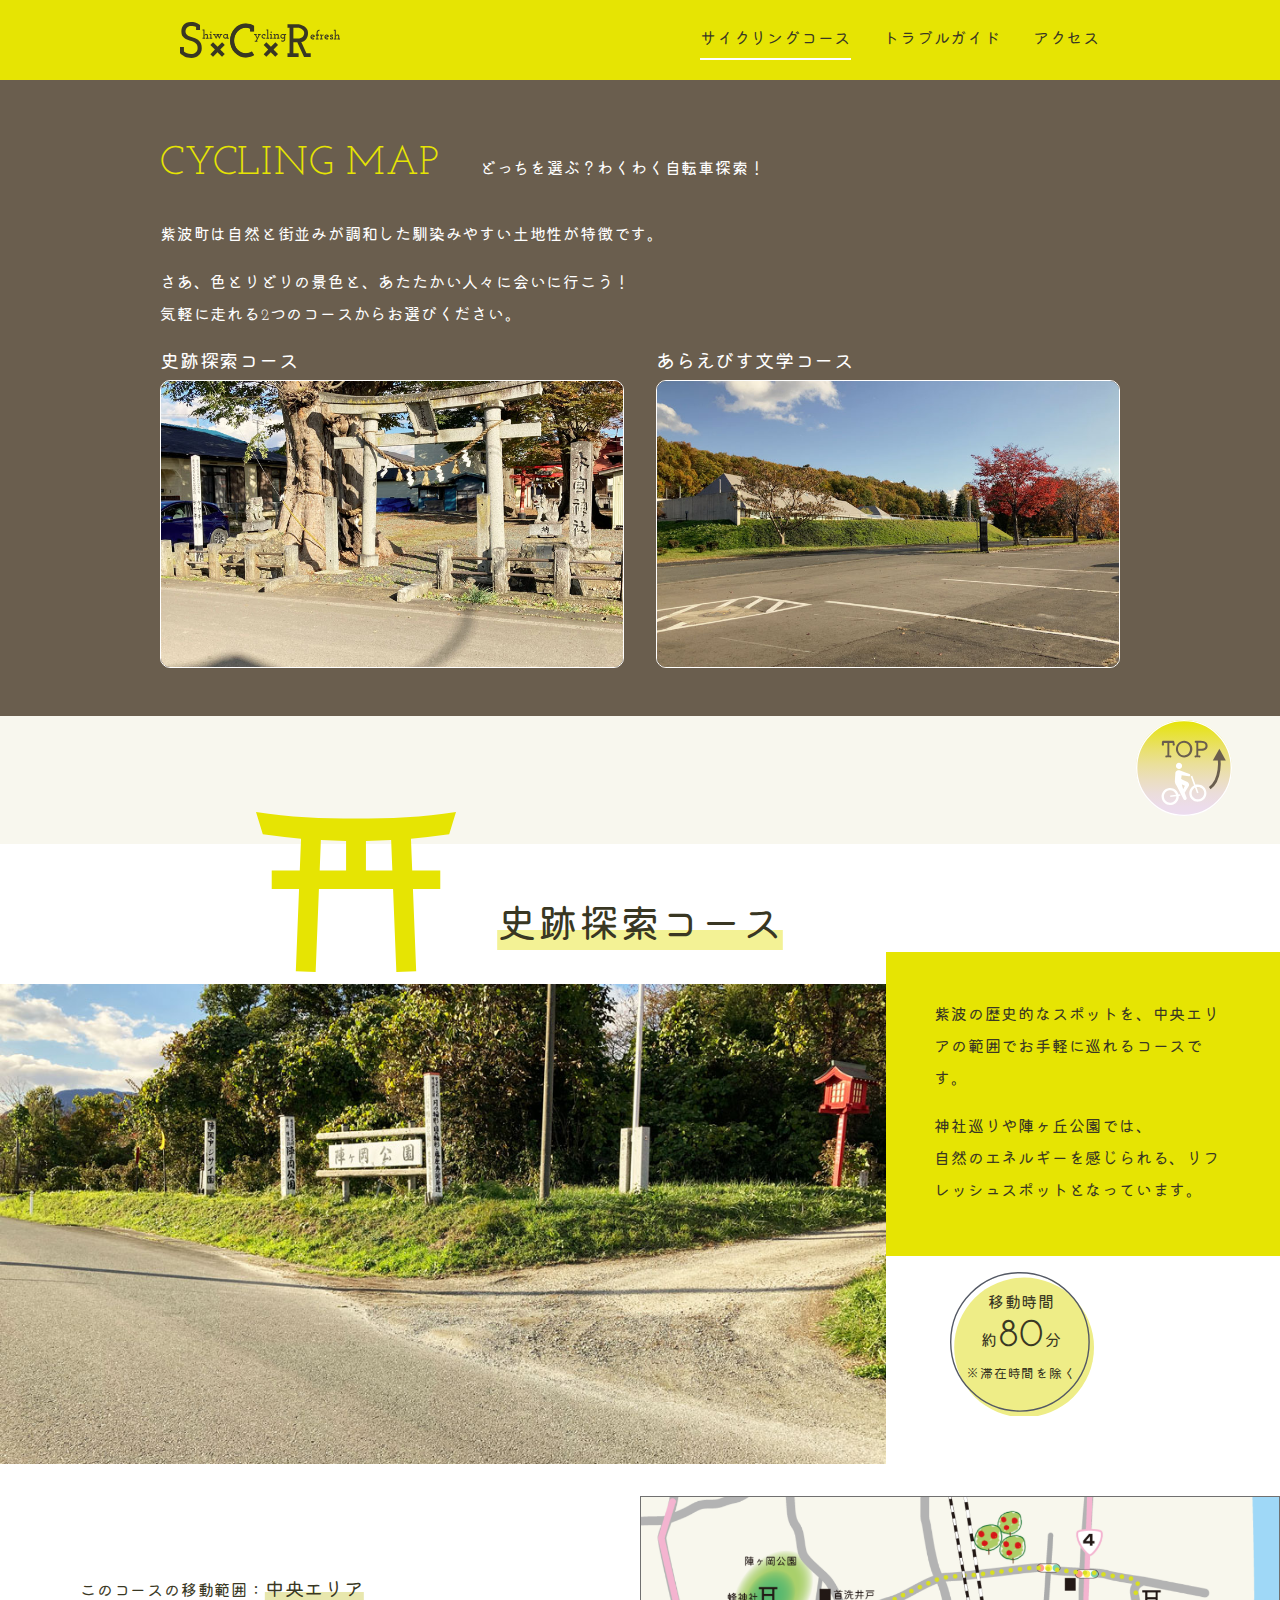
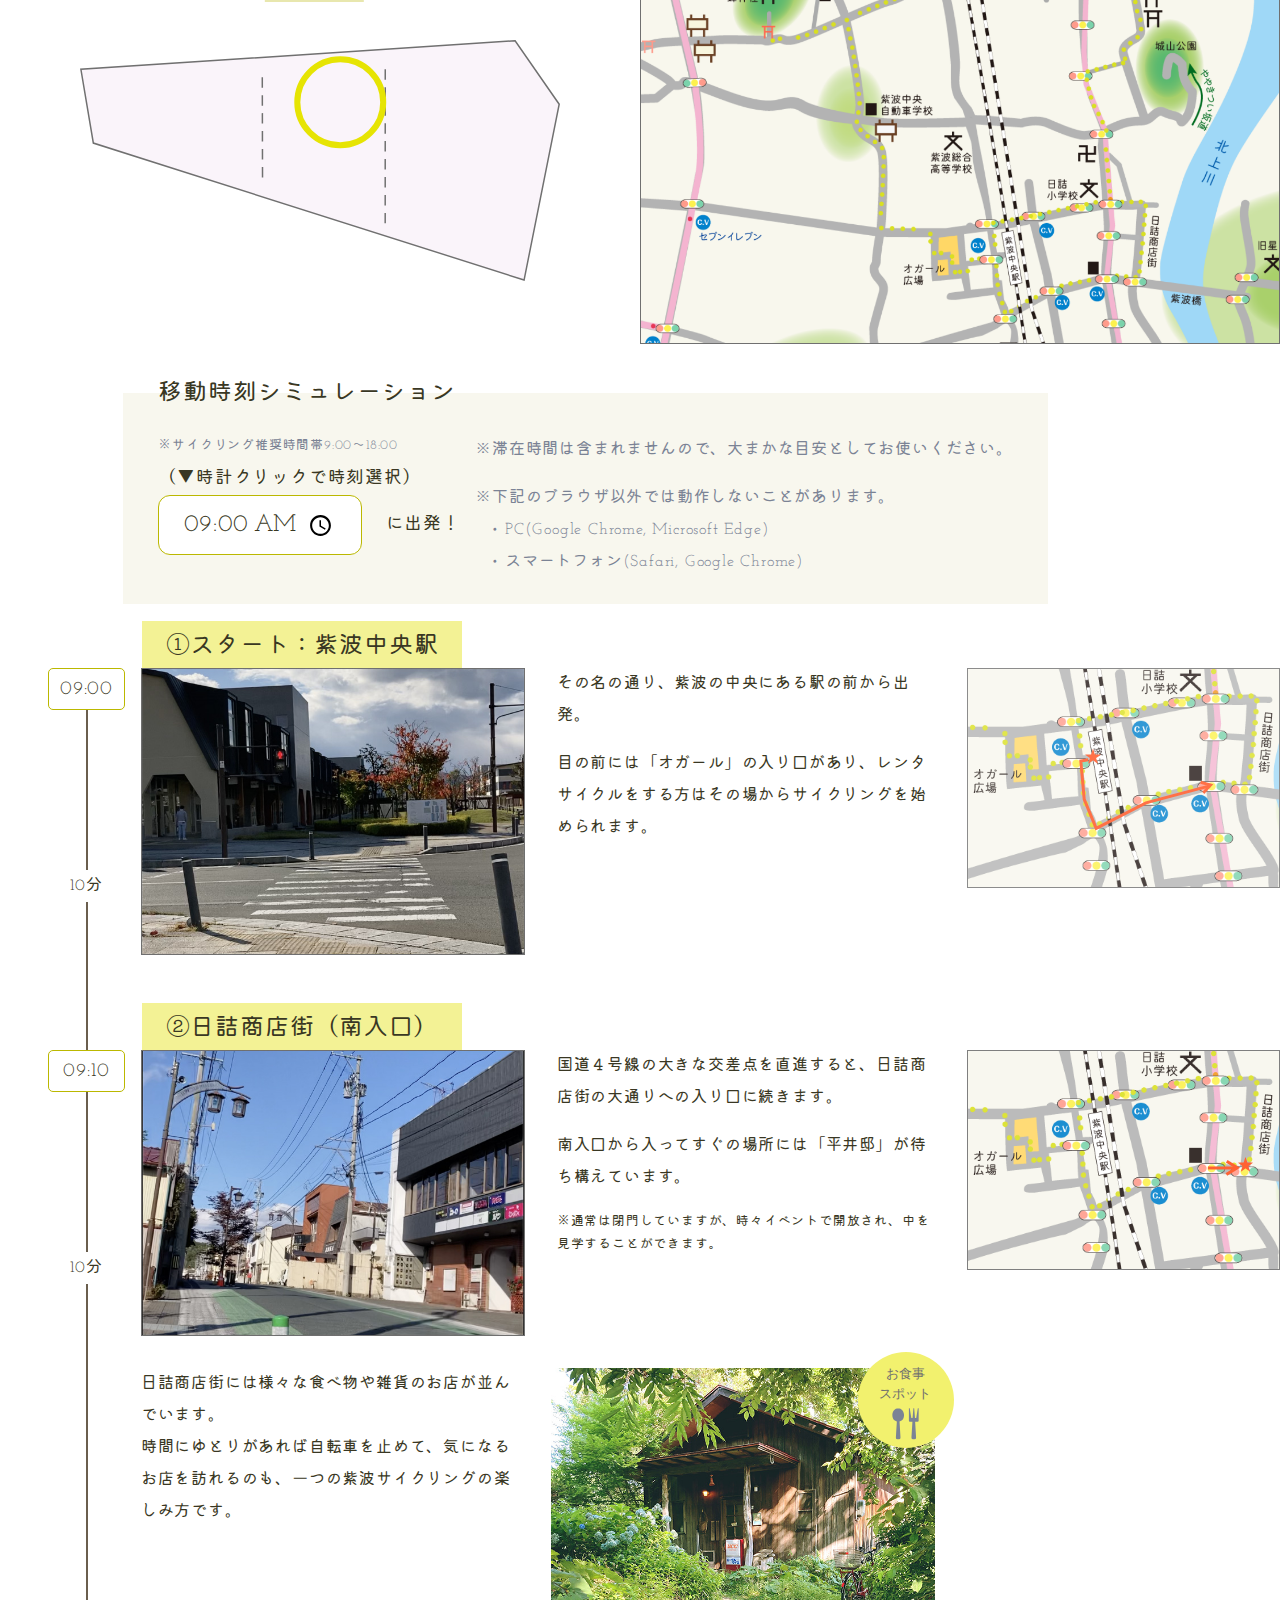
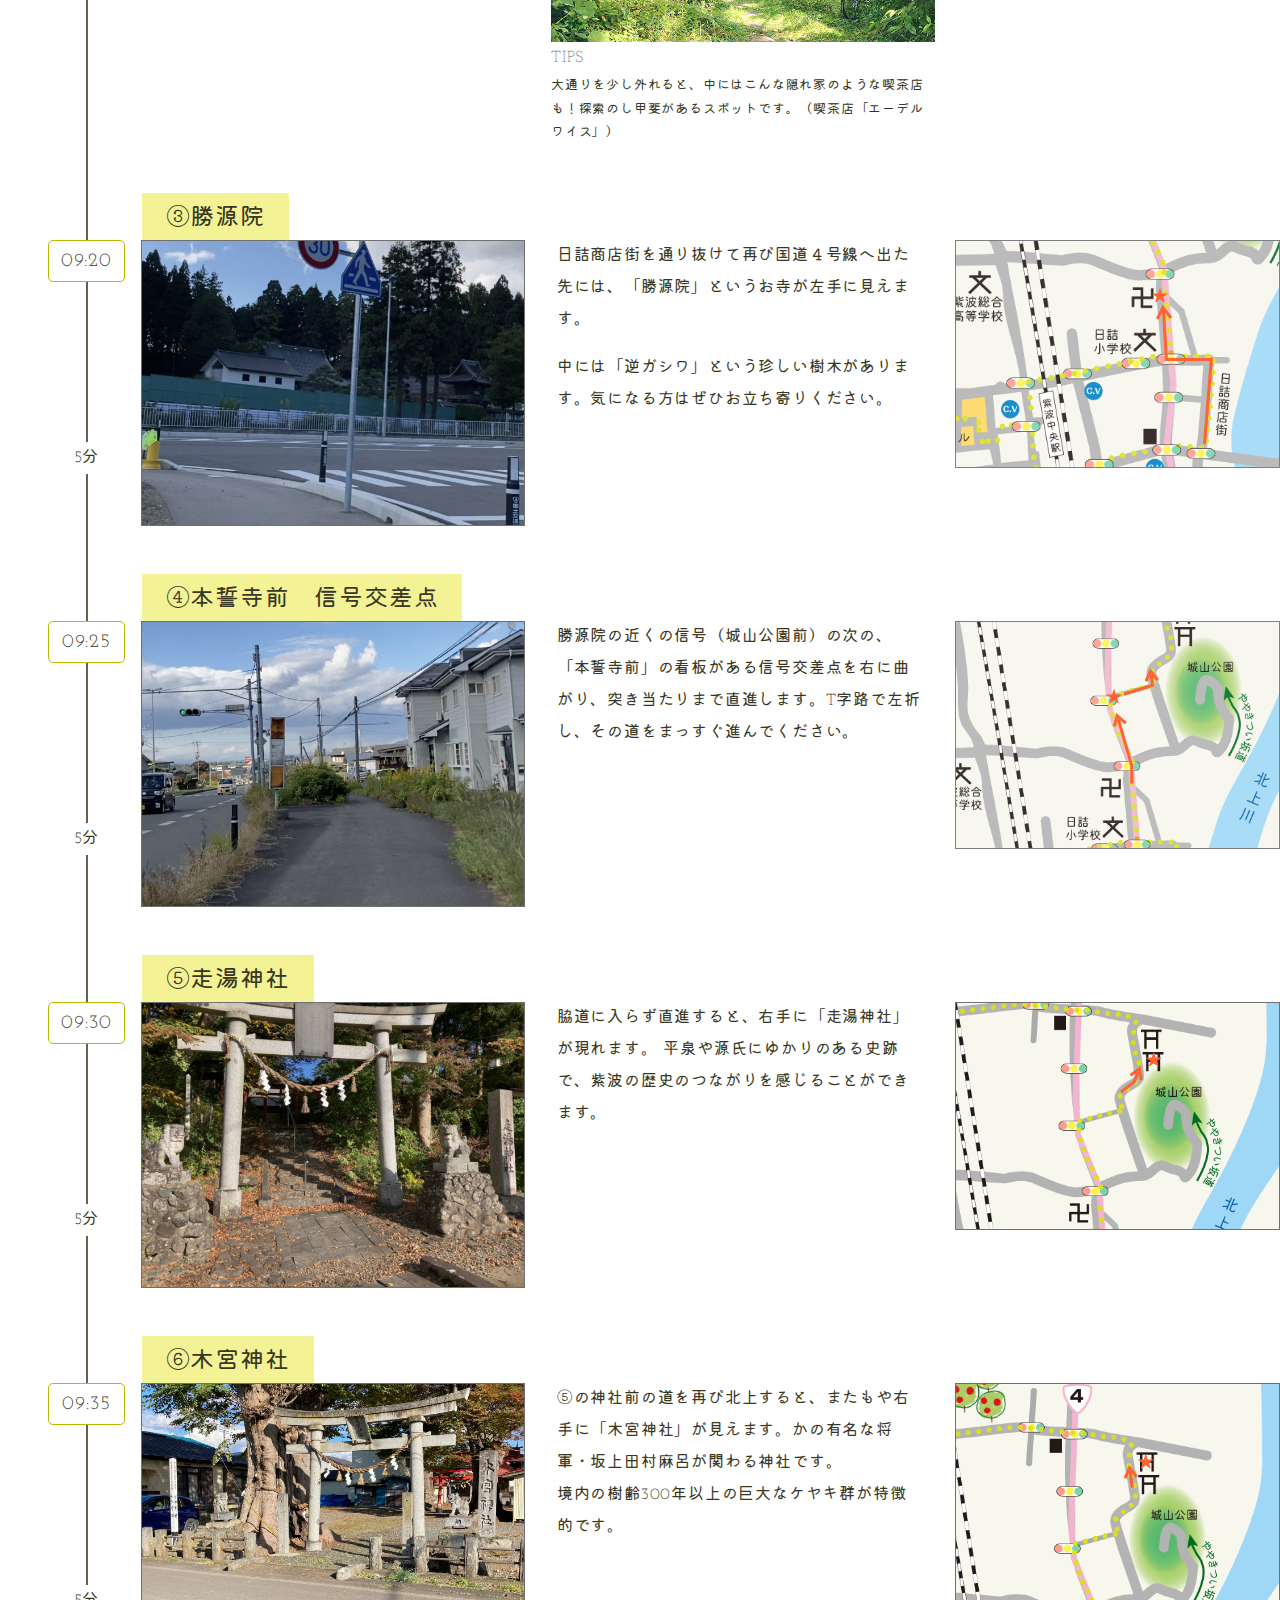
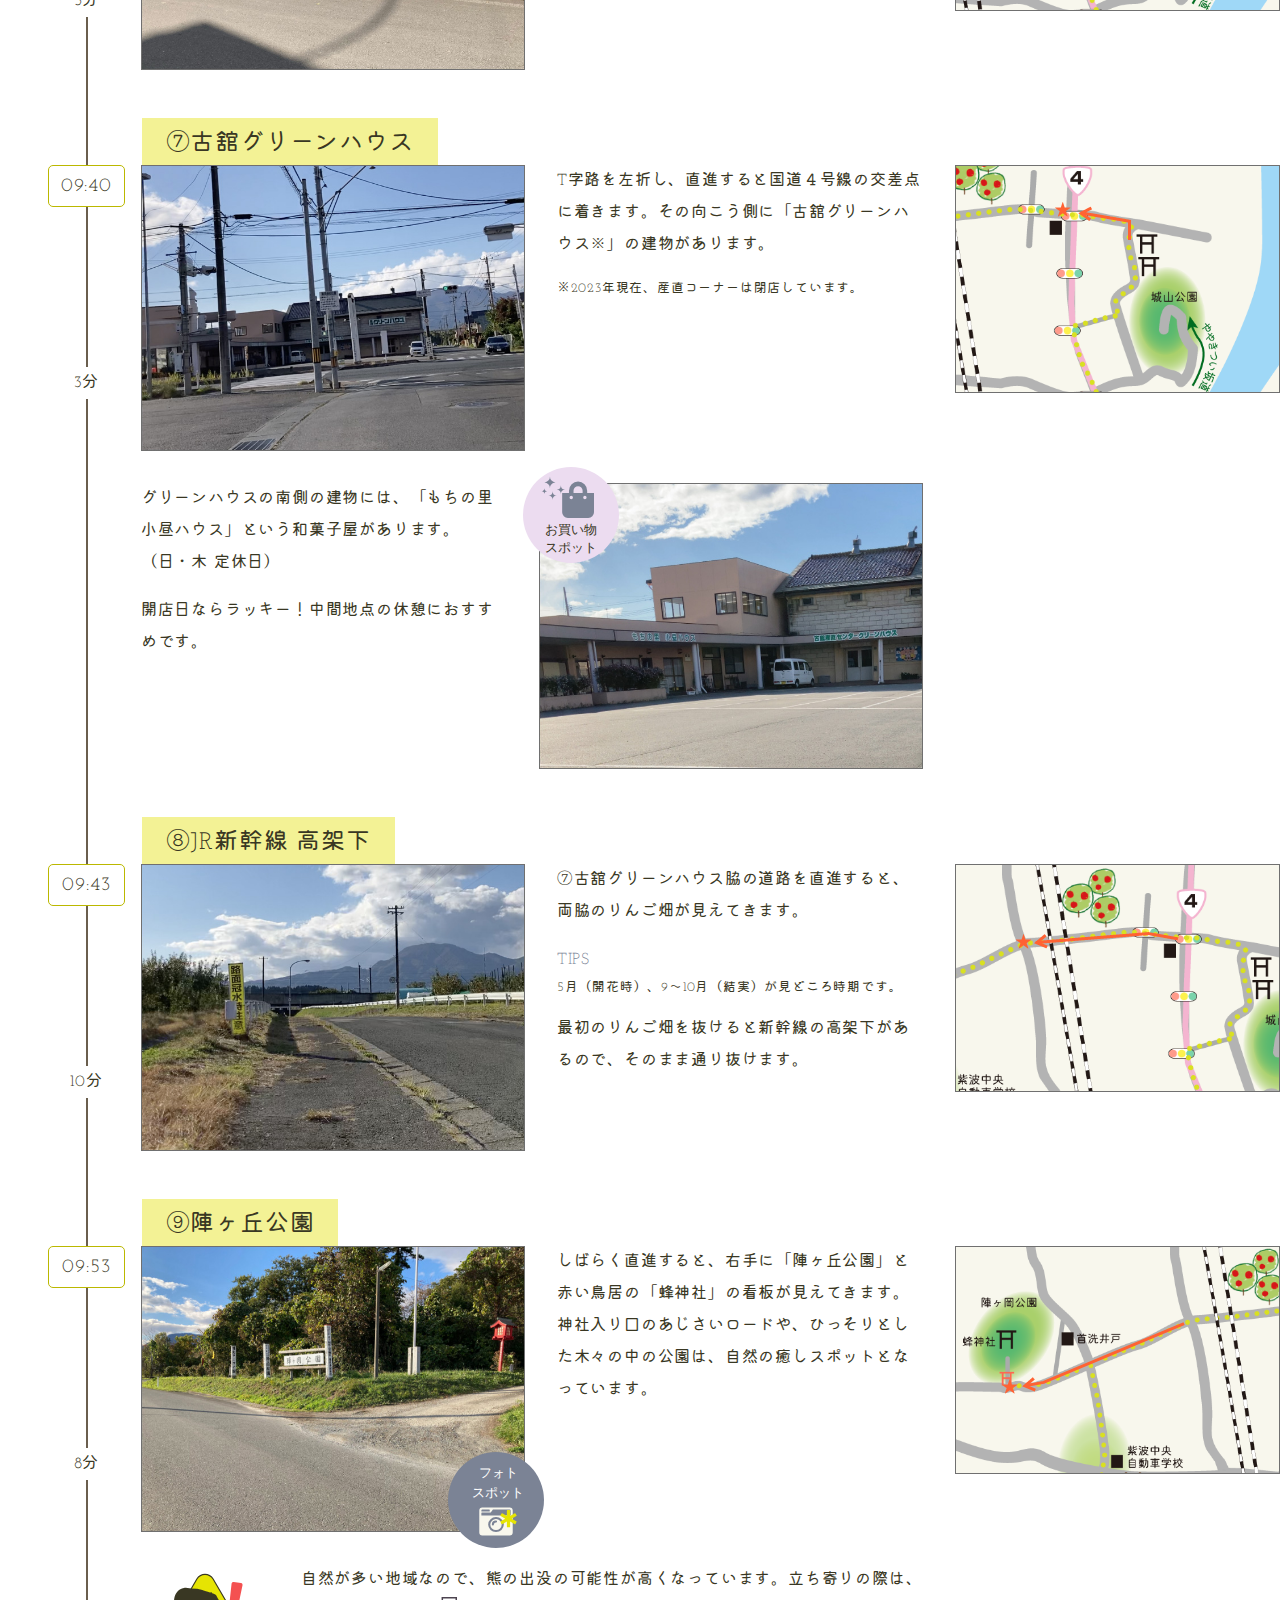
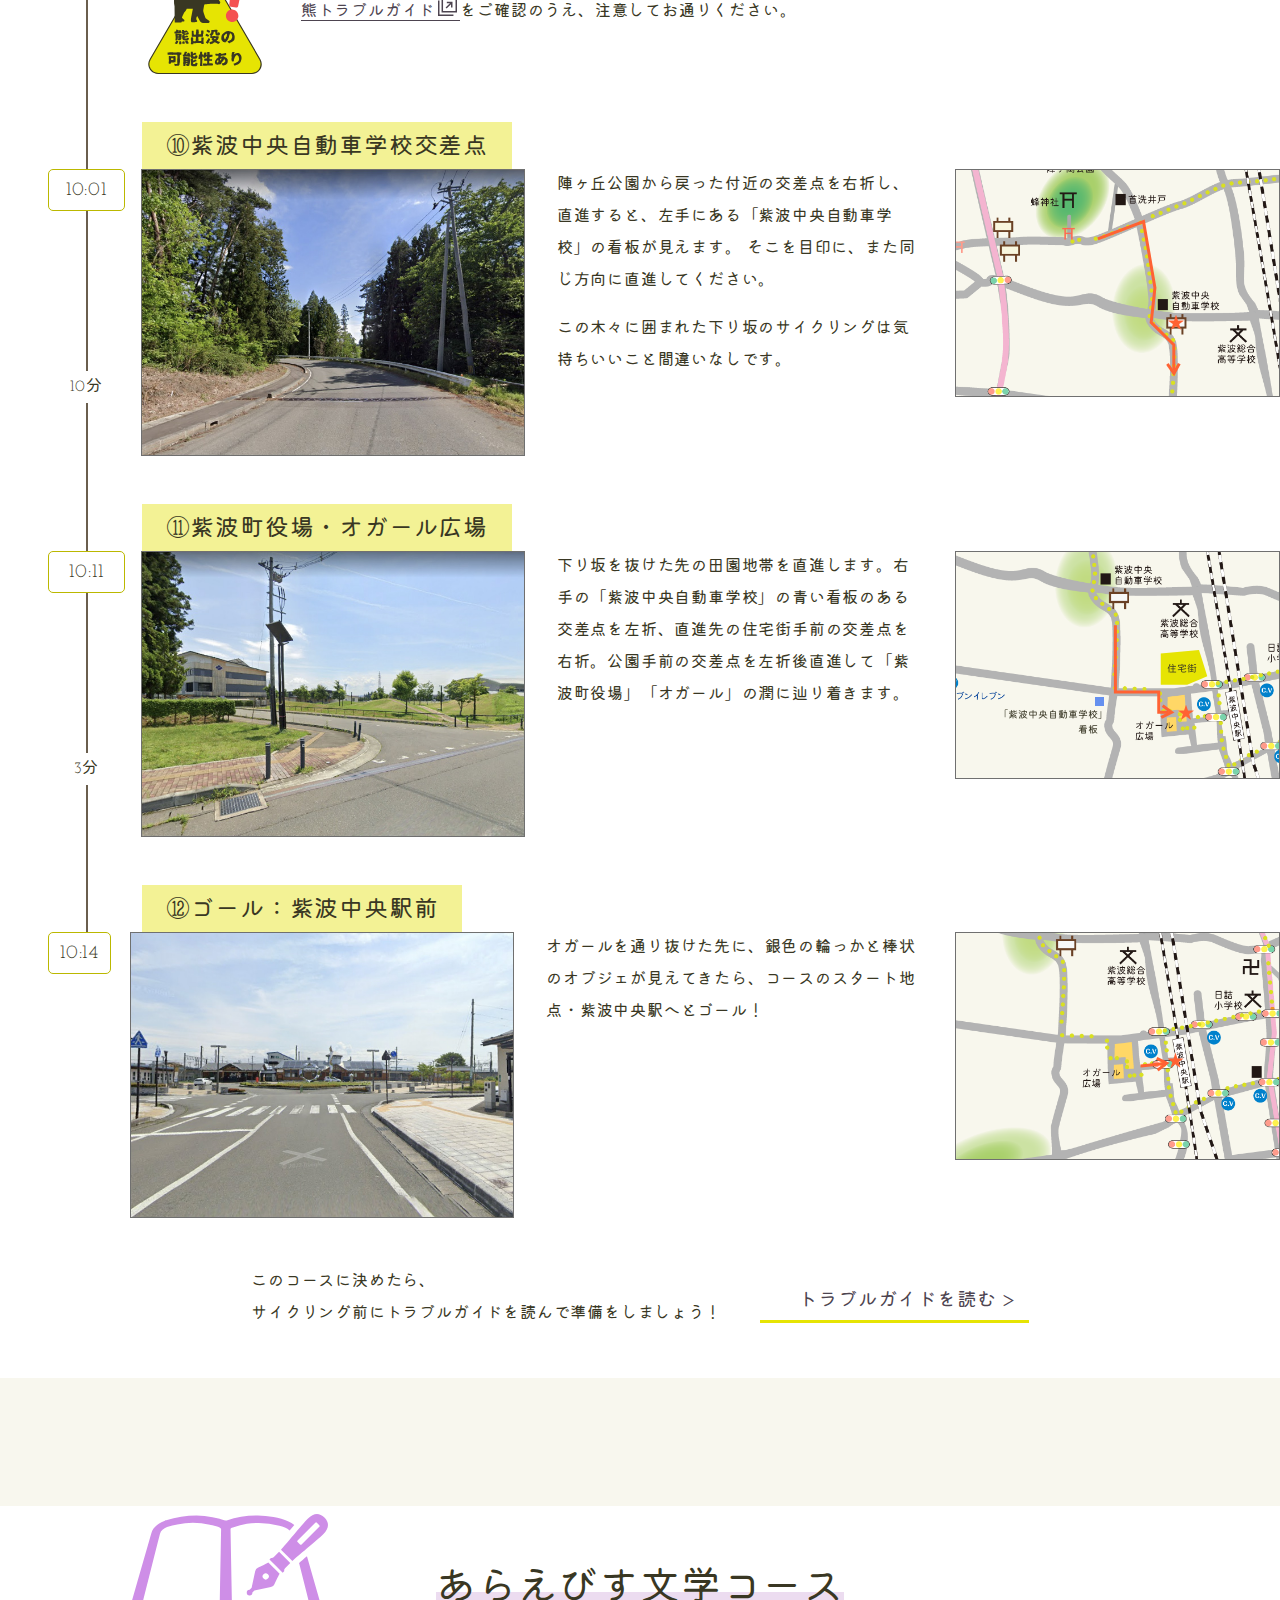
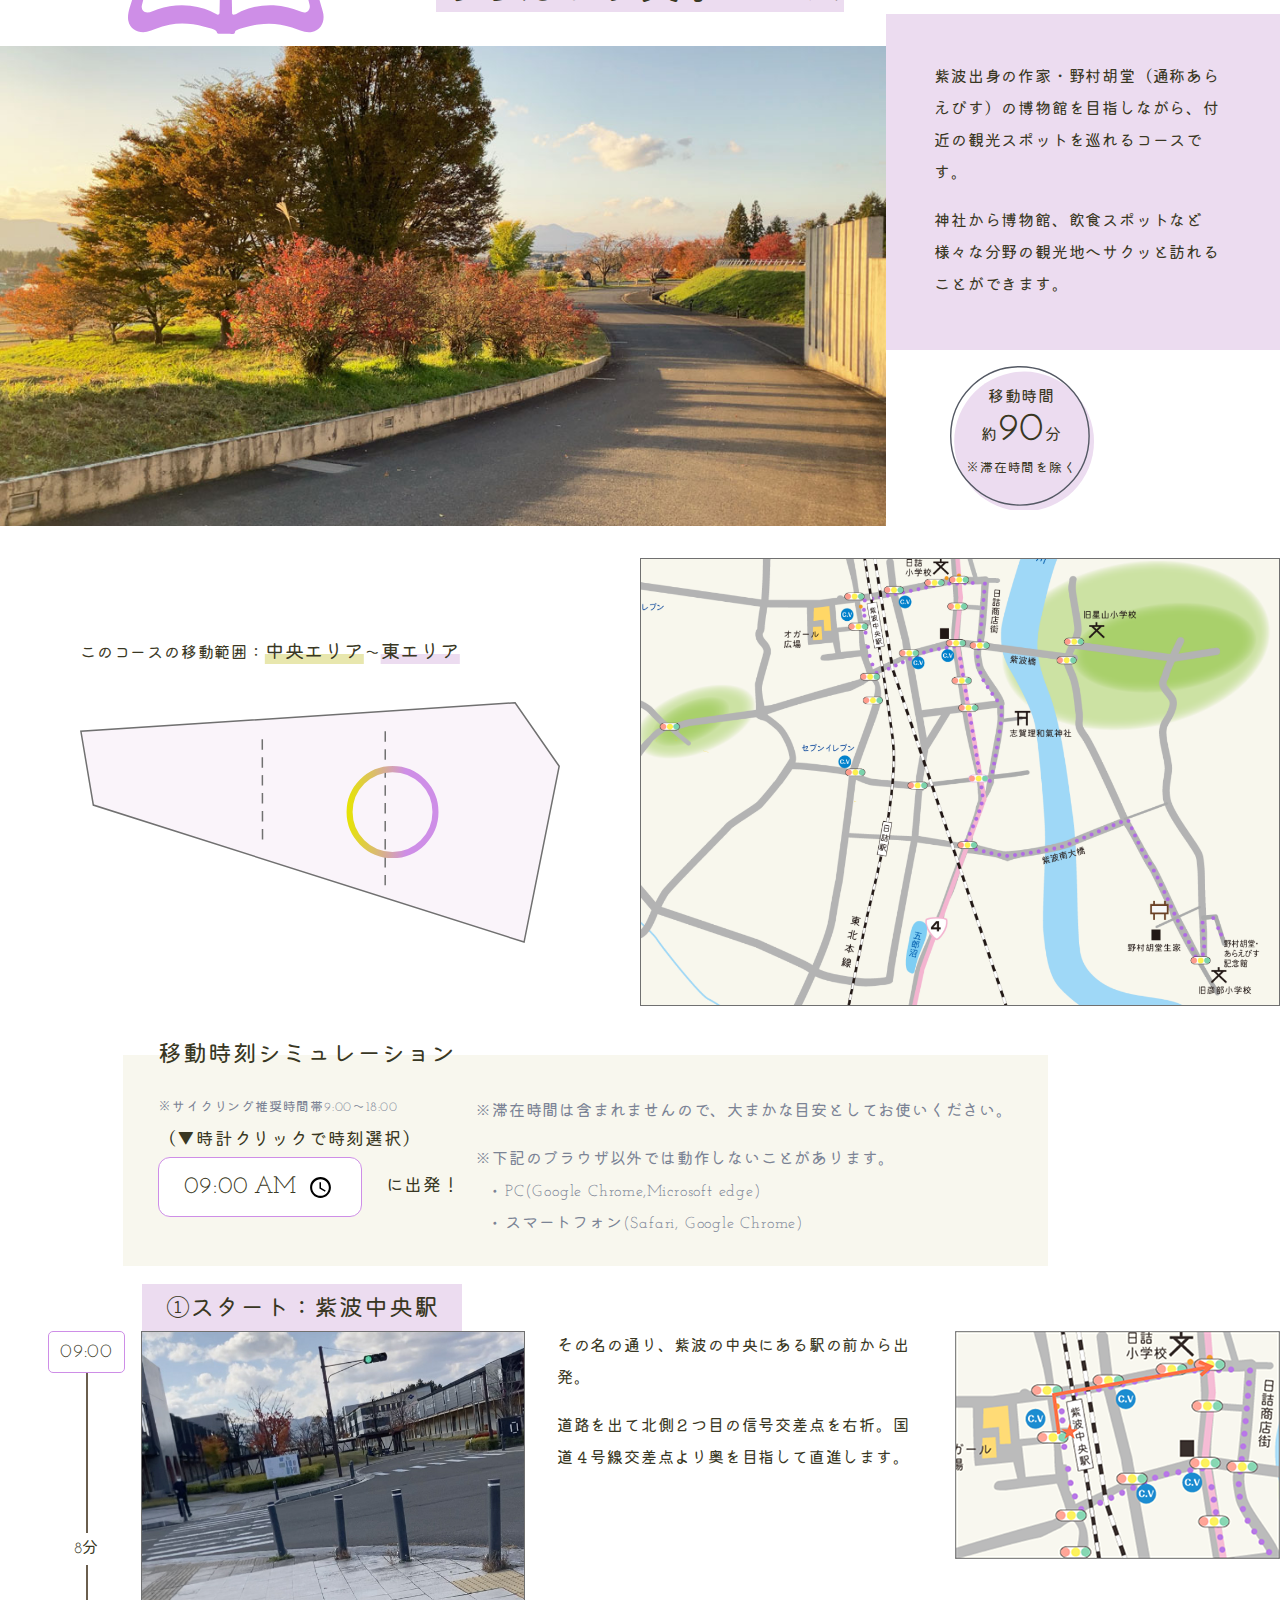
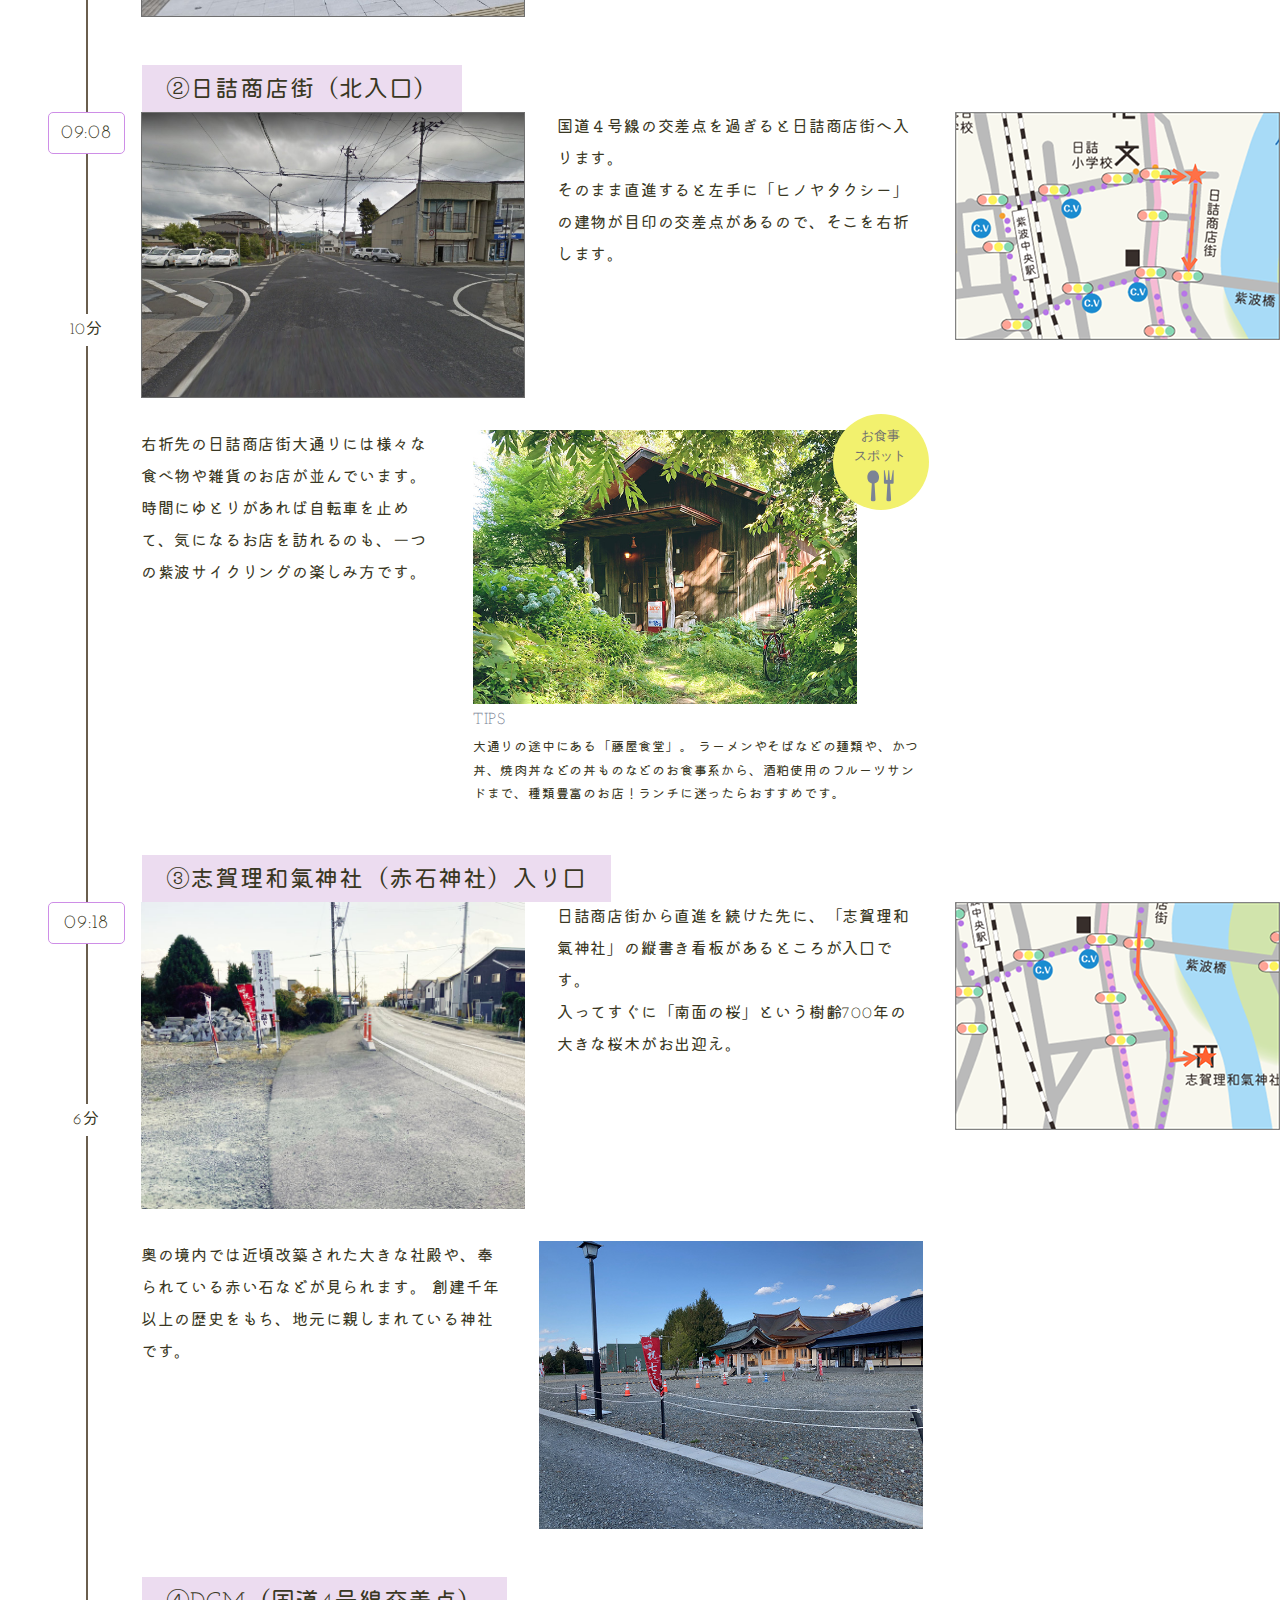
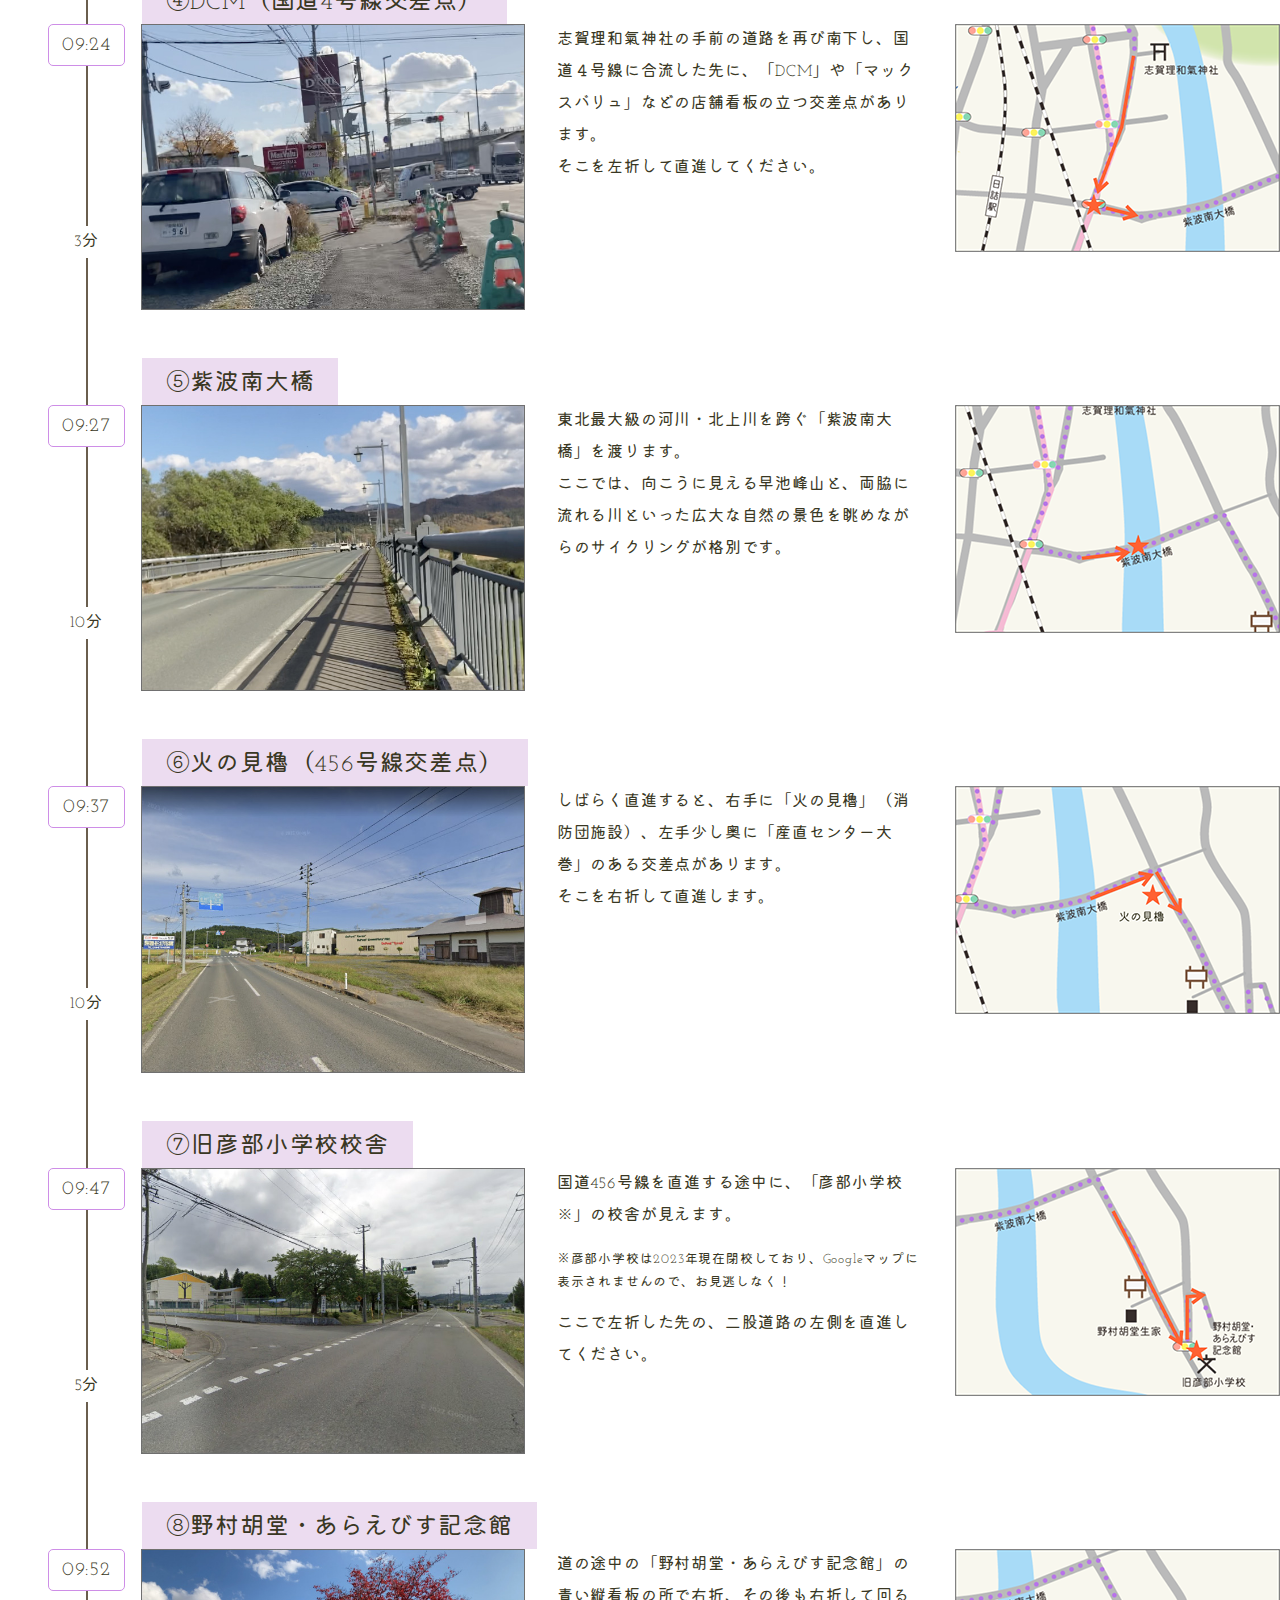
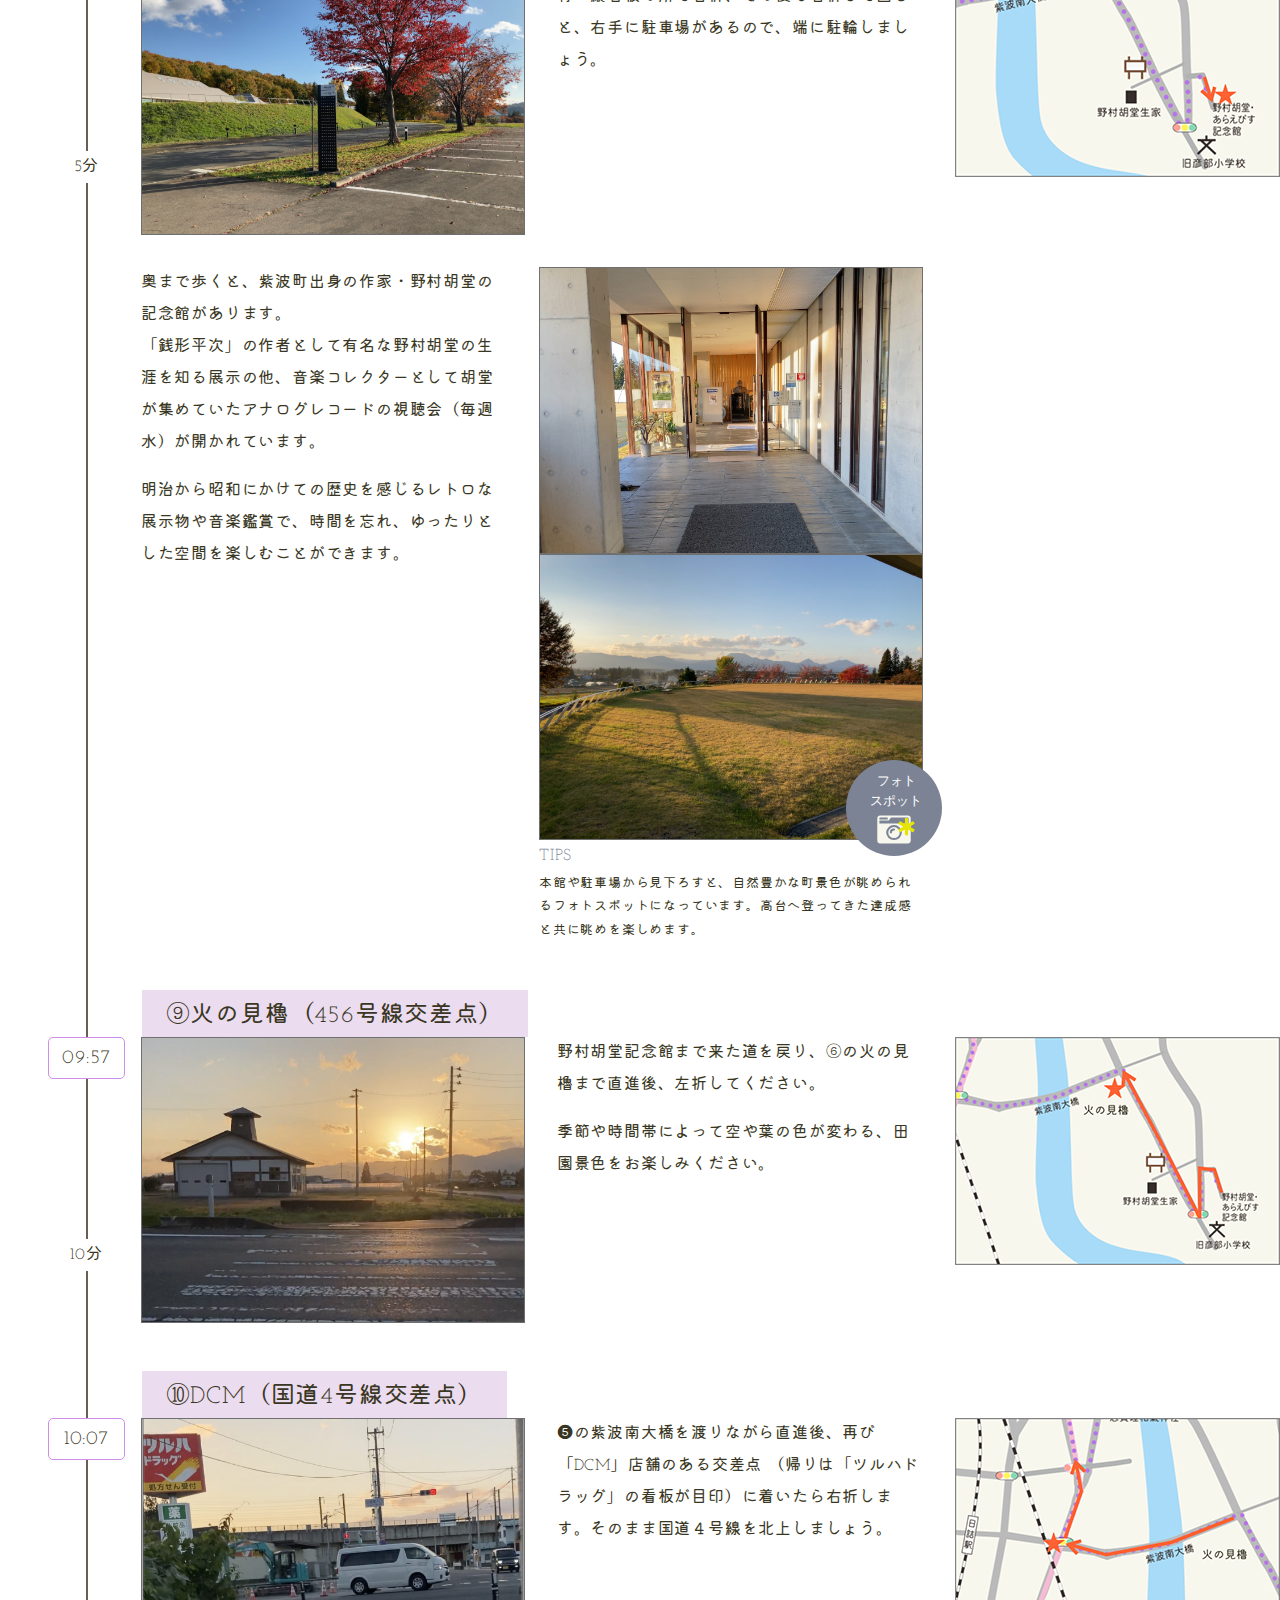
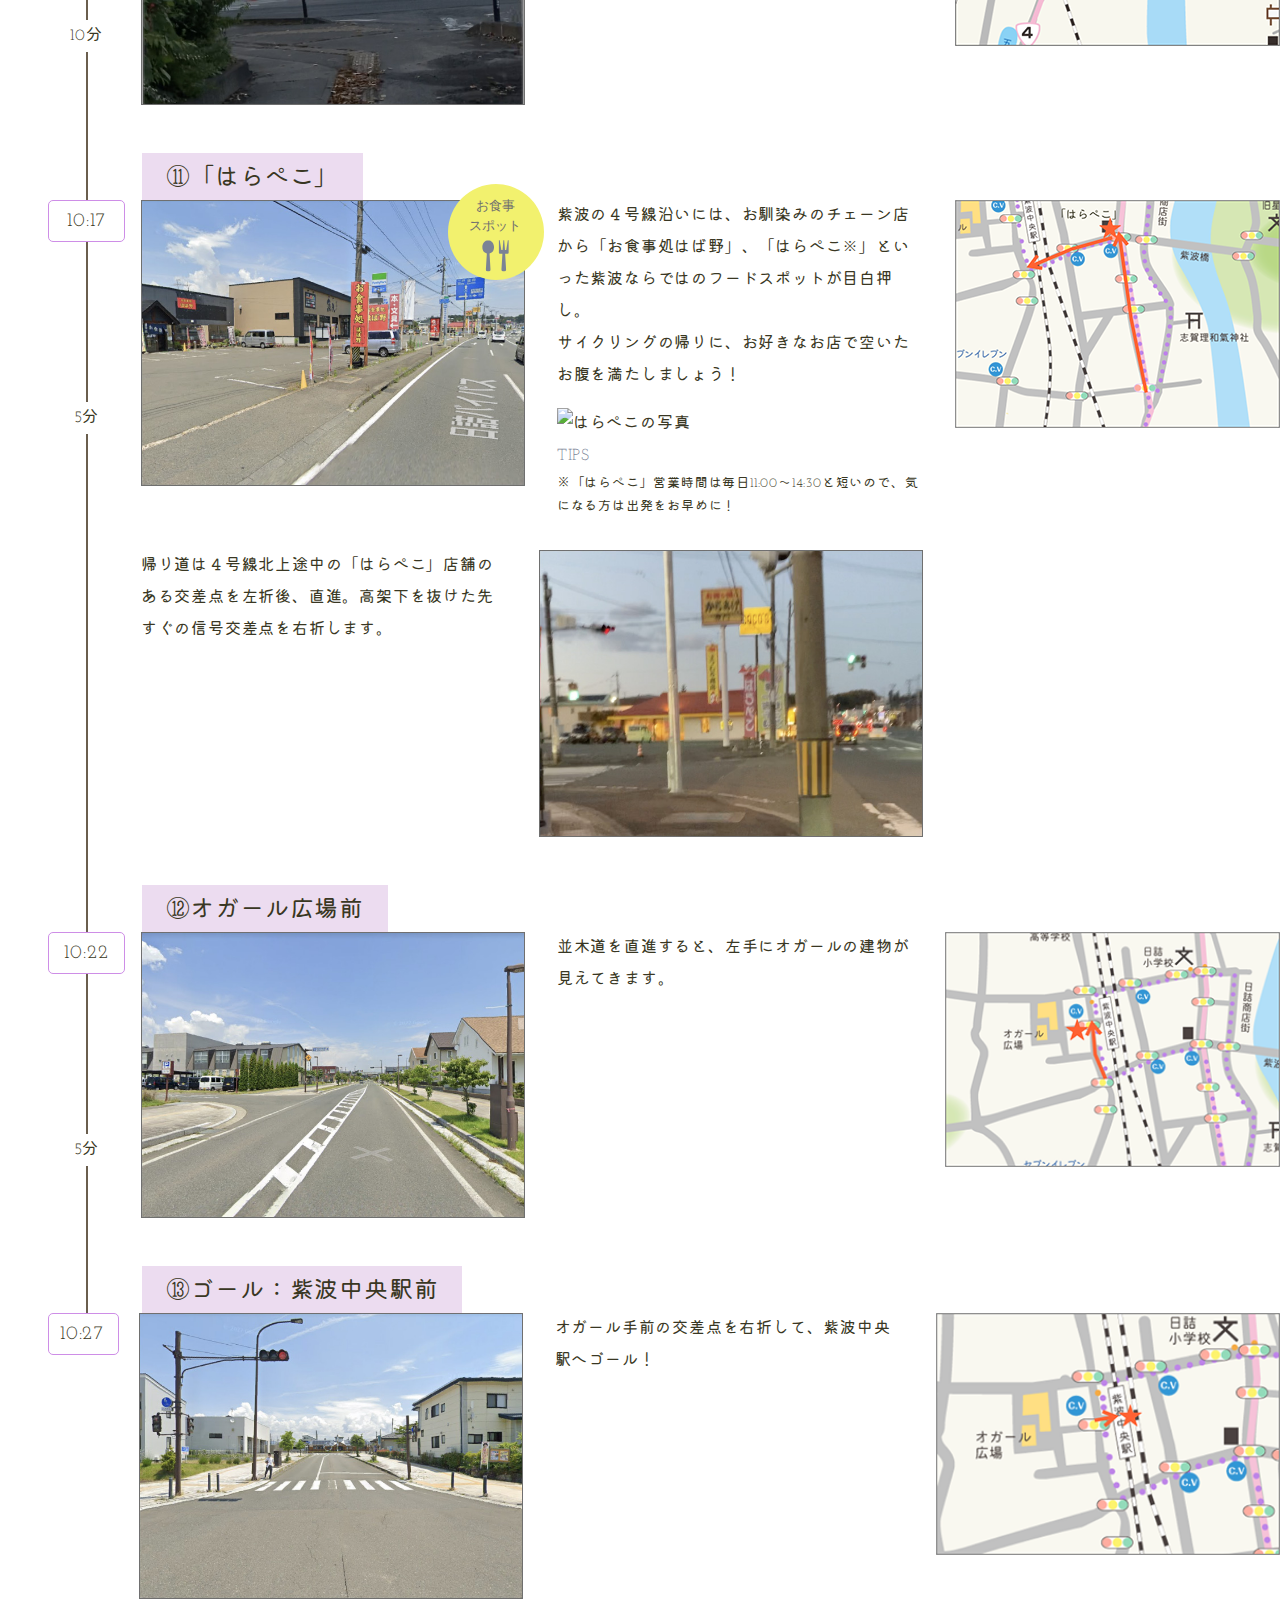
==== commit 4dbf24e2: "V2.1.6アップロード" ====
--- a/Cmap.html
+++ b/Cmap.html
@@ -10,16 +10,16 @@
     <link rel="preconnect" href="https://fonts.gstatic.com" crossorigin>
     <link href="https://fonts.googleapis.com/css2?family=Josefin+Slab:wght@600&family=Kiwi+Maru:wght@300;400;500&display=swap" rel="stylesheet">
     <title>サイクリングマップ｜S&times;C&times;R - 紫波町&times;サイクリング&times;リフレッシュ</title>
+    <!-- Google tag (gtag.js) -->
+    <script async src="https://www.googletagmanager.com/gtag/js?id=G-H7Q51XE55P"></script>
+    <script>
+        window.dataLayer = window.dataLayer || [];
+        function gtag(){dataLayer.push(arguments);}
+        gtag('js', new Date());
+        
+        gtag('config', 'G-H7Q51XE55P');
+    </script>
 </head>
-<!-- Google tag (gtag.js) -->
-<script async src="https://www.googletagmanager.com/gtag/js?id=G-H7Q51XE55P"></script>
-<script>
-  window.dataLayer = window.dataLayer || [];
-  function gtag(){dataLayer.push(arguments);}
-  gtag('js', new Date());
-
-  gtag('config', 'G-H7Q51XE55P');
-</script>
 <!-- ここまで設定 -->
 <body>
     <header>
@@ -62,7 +62,7 @@
                         <img src="img/siseki/kinomiya.jpg" alt="史跡コースマップのサムネイル">
                     </div>
                 </a>
-                <a class="Scourse-B BcolorB" href="#bungaku">
+                <a class="Bcourse-B" href="#bungaku">
                     <div>
                         <p class="C-name">あらえびす文学コース</p>
                         <img src="img/bungaku/kodo5.jpg" alt="史跡コースマップのサムネイル">
@@ -358,7 +358,7 @@
                 </div>
             </div>
         </article>
-
+<!-- ここから文学コース -->
         <article class="bungaku-C" id="bungaku">
             <h2 class="under-text">あらえびす文学コース</h2>
             <div class="container bungaku-about">
@@ -441,7 +441,8 @@
                                 <img src="img/bungaku/photo/2-2.jpg">
                             </div>
                             <p class="tips">TIPS</p>
-                            <p class="small-text">大通りを少し外れると、中にはこんな隠れ家のような喫茶店も！探索のし甲斐があるスポットです。（喫茶店「エーデルワイス」）</p>
+                            <p class="small-text">大通りの途中にある「藤屋食堂」。
+                                ラーメンやそばなどの麺類や、かつ丼、焼肉丼などの丼ものなどのお食事系から、酒粕使用のフルーツサンドまで、種類豊富のお店！ランチに迷ったらおすすめです。</p>
                         </div>
                     </div>
                 </div>
@@ -625,6 +626,8 @@
                             <div class="ex-R">
                                 <p>紫波の４号線沿いには、お馴染みのチェーン店から「お食事処はば野」、「はらぺこ※」といった紫波ならではのフードスポットが目白押し。<br>
                                     サイクリングの帰りに、お好きなお店で空いたお腹を満たしましょう！</p>
+                                <img src="img/bungaku/harapeko.jpg" alt="はらぺこの写真">
+                                <p class="tips">TIPS</p>
                                 <p class="small-text">※「はらぺこ」営業時間は毎日11:00〜14:30と短いので、気になる方は出発をお早めに！</p>
                             </div>
                         </div>
@@ -689,7 +692,11 @@
                     <li>
                         <a href="index.html#access">アクセス</a>
                     </li>
-                </ul>    
+                </ul>
+        </div>
+        <div class="source">
+            <p class="small-text">コースマップ制作元：<a href="http://shiwamirai.blog75.fc2.com/blog-entry-456.html">「ママチャリでのんびり紫波町サイクリングマップ」</a>／一般社団法人地域パートナーシップ支援センター</p>
+            <p>&copy;2023 SatoHaruka</p>
         </div>
     </footer> 
     <script type="text/javascript" src="https://ajax.googleapis.com/ajax/libs/jquery/3.1.0/jquery.min.js"></script>
--- a/css/main.css
+++ b/css/main.css
@@ -164,6 +164,13 @@
   position: relative;
   transition-duration: .3s;
 }
+a.Scourse-B img, a.Bcourse-B img  {
+  border-color: #fff;
+  border-width: 1px;
+  border-style: solid;
+  border-radius: 10px;
+}
+
 a.Scourse-B::before, a.Bcourse-B::before {
   border: solid 2px;
   display: block;
@@ -174,6 +181,7 @@
   opacity: 0;
   width: 100%;
   top: 2em;
+  border-radius: 10px;
 }
 a.Scourse-B::before {
   background-color: #8e8c00;
@@ -191,20 +199,22 @@
 }
 a.Scourse-B::after, a.Bcourse-B::after {
   content: '';
-  background-image: url(../img/top/cycling.svg);
+  background-image: url(../img/top/gogo.svg);
   background-repeat: no-repeat;
   background-size: auto;
-  width: 5em;
-  height: 5em;
+  width: 6em;
+  height: 6em;
   font-size: x-large;
   display: block;
   position: absolute; 
-  transform: scale(-1,1);
   top: 50%;
   left: 40%;
   z-index: 7;
   opacity: 0;
   transition-duration: .3s;
+}
+a.Bcourse-B::after {
+  top: 6em;
 }
 a.Scourse-B:hover::after, a.Bcourse-B:hover::after {
   opacity: 1;
@@ -439,7 +449,7 @@
   background-image: url(../img/top/3tree.svg);
   width: 8em;
   height: 8em;
-  top: 17em;
+  top: 19.5em;
   left: -12em;
 }
 .C3 {
@@ -762,11 +772,17 @@
 footer .container {
   width: fit-content;
   margin: 0 auto;
+  padding-bottom: 2em;
 }
 footer .container ul {
   margin-left: 3em;
   width: 10em;
 }
+div.source {
+  width: fit-content;
+  margin: 0 auto;
+}
+
 
 /* ▼ガイドページ */
 .G-select {
@@ -774,13 +790,16 @@
   width: 100%;
   padding-top: 8em;
 }
-.G-select .wid-cont::before {
-  width: 100%;
-  height: 100%;
+.G-select .wid-cont::before,.G-select .wid-cont::after,.index::before {
   position: absolute;
   display: block;
   content: '';
+  background-repeat: no-repeat;
+}
+.G-select .wid-cont::before {
   z-index: 0;
+  width: 100%;
+  height: 100%;
   top: 0;
   right: 0;
   background: linear-gradient(to right, #7B8395 50%, rgba(0,0,0,0) 60%);
@@ -790,11 +809,7 @@
   z-index: 5;
 }
 .G-select .wid-cont::after {
-  background-repeat: no-repeat;
   background-size: 100%;
-  display: block;
-  content: '';
-  position: absolute;
   background-image: url(../img/guide/bicycle.jpg);
   background-size: cover;
   background-position: center;
@@ -809,6 +824,18 @@
 }
 .G-select h2 {
   color: #E6E403;
+}
+
+.index::before {
+  background-size: 100%;
+  background-image: url(../img/guide/guideQ.svg);
+  background-size: 100%;
+  background-position: center;
+  width: 25vw;
+  height: 25vw;
+  top: -20vw;
+  left: -10em;
+  z-index: -1; 
 }
 .index {
   margin-top: 1em;
@@ -1659,13 +1686,13 @@
     margin-left: 0;
   }
   /* ガイドページ */
-
   .index div {
     width: 100%;
     padding: 2em 2em 1em;
   }
   .index li {
     font-size: medium;
+    width: 90vw;
   }
   article.attention, article.prepare, article.shops{
     width: 100%;
@@ -1685,9 +1712,7 @@
     width: 90vw;
     margin-left: 20px;
   }
-  .index li {
-    width: 90vw;
-  }
+
   .attention .container, .prepare .container {
     display: block;
   }
--- a/css/map.css
+++ b/css/map.css
@@ -20,8 +20,8 @@
     align-items: baseline;
 }
 .course-B a {
-    width: 48%;
-    height: auto;
+    width: 29em;
+    height: 20em;
 }
 .course-B img {
     width: 100%;
@@ -32,9 +32,17 @@
     justify-content: space-between;
     margin-top: 1em;
 }
-a.Scourse-B.BcolorB::before {
-    background-color: #4D4450;
-    border-color: #CE8EE7;
+a.Scourse-B::before {
+    height: 18em;
+}
+a.Bcourse-B::before {
+    width: 29em;
+    height: 18em;
+    top: 23.7em;
+}
+a.Bcourse-B::after {
+    top: 21em;
+    left: 35em;
 }
 
 article {
